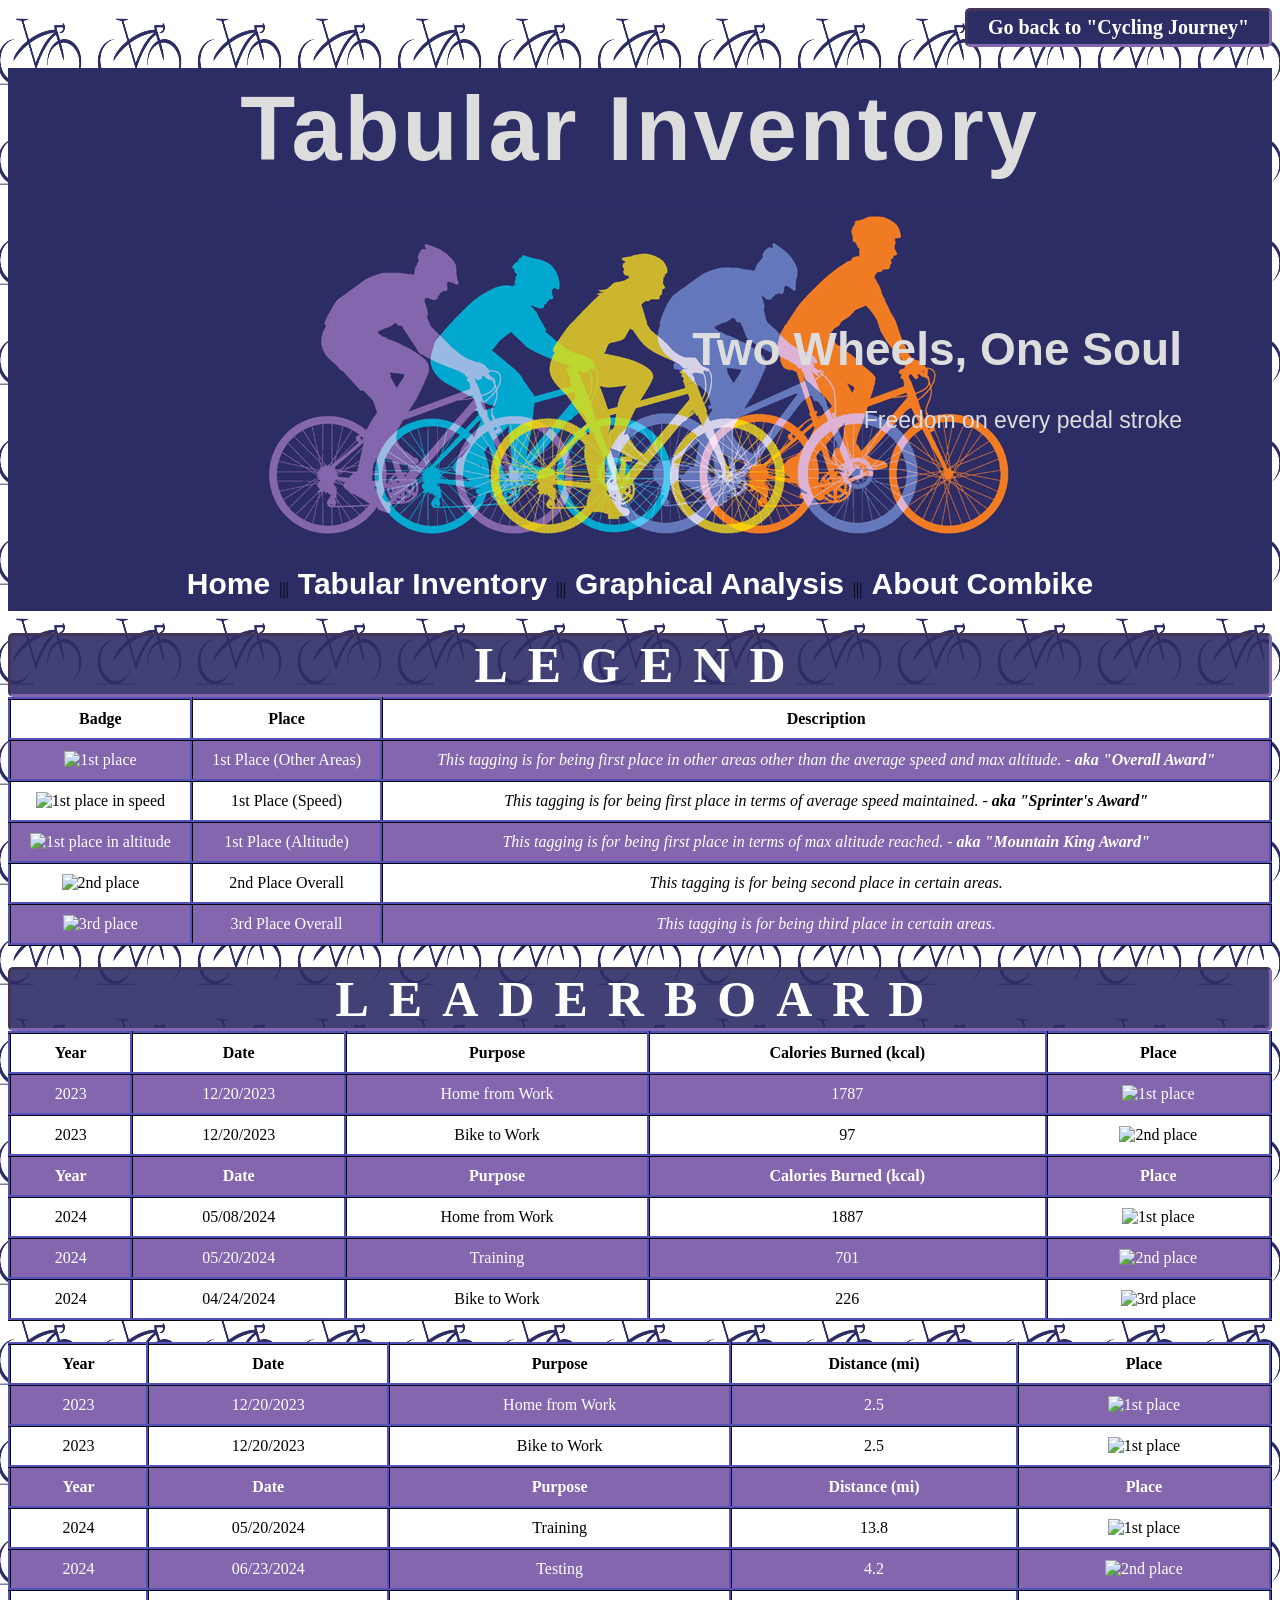
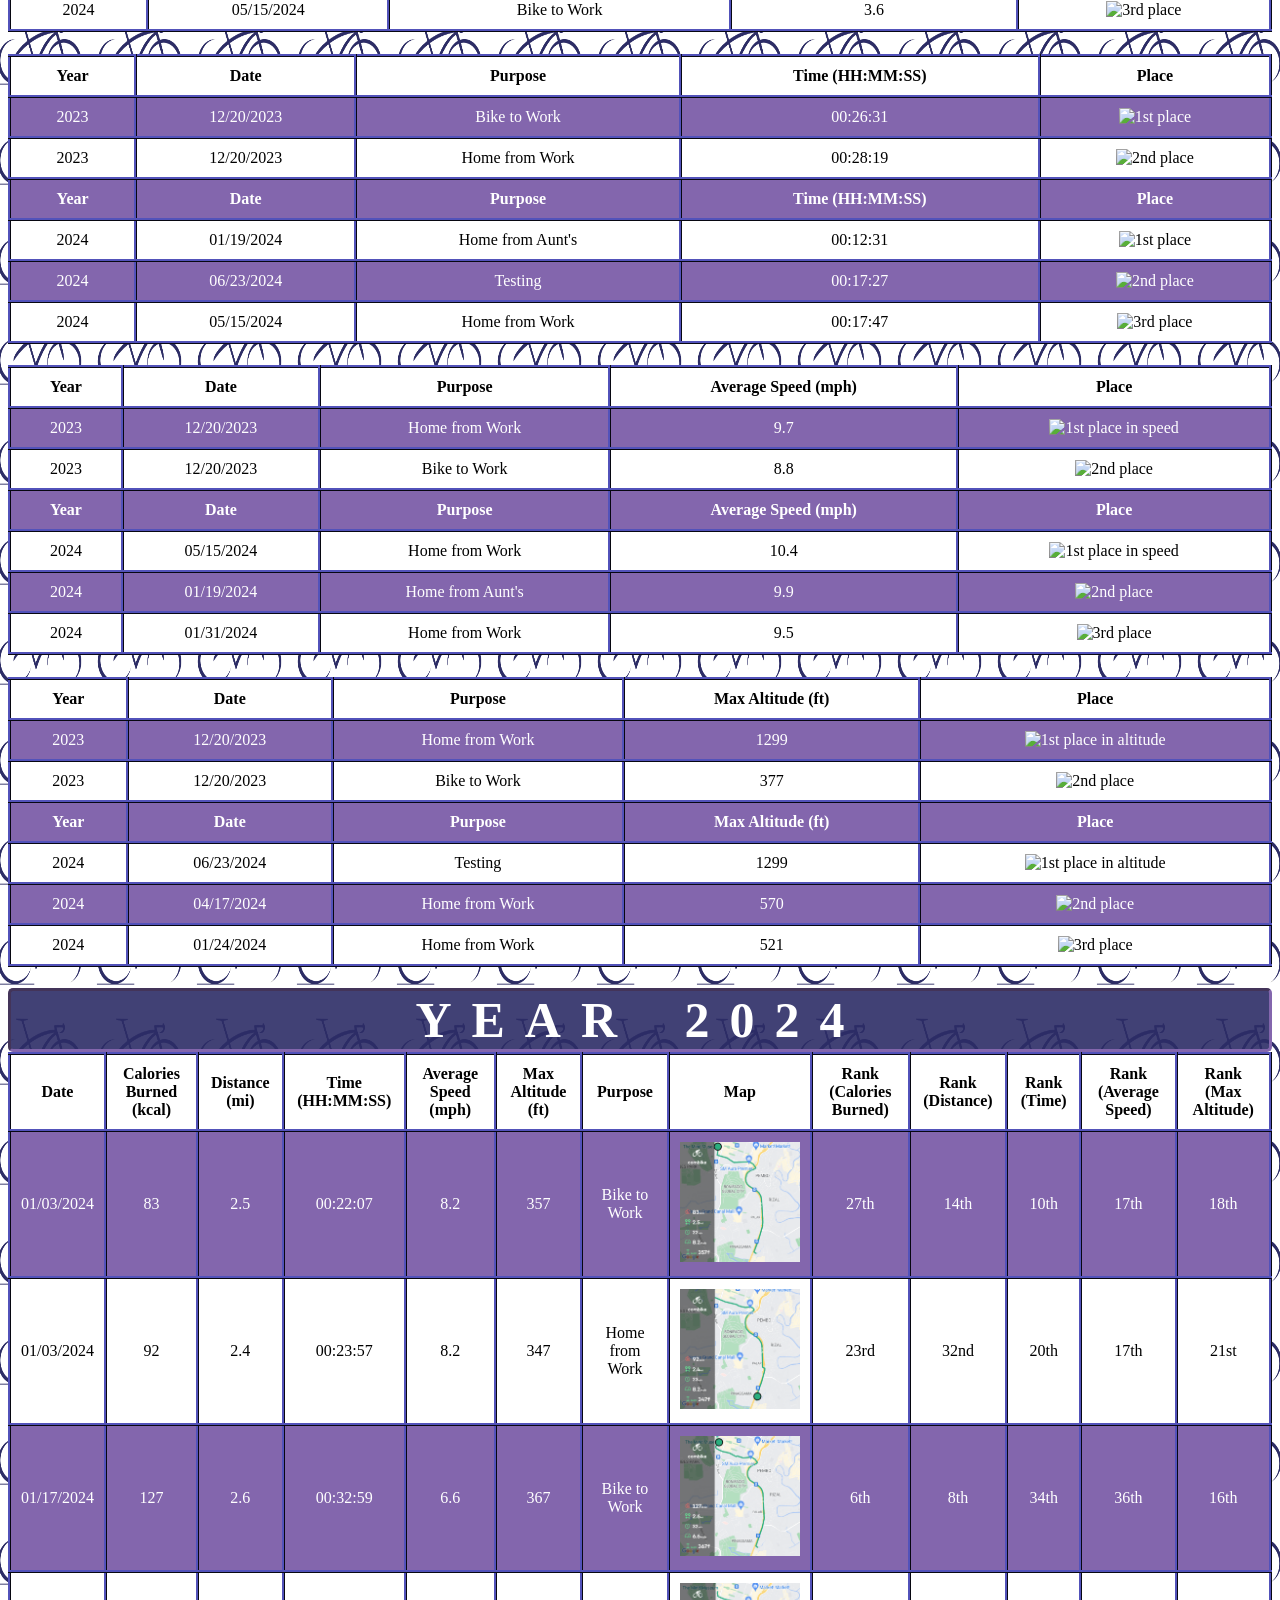
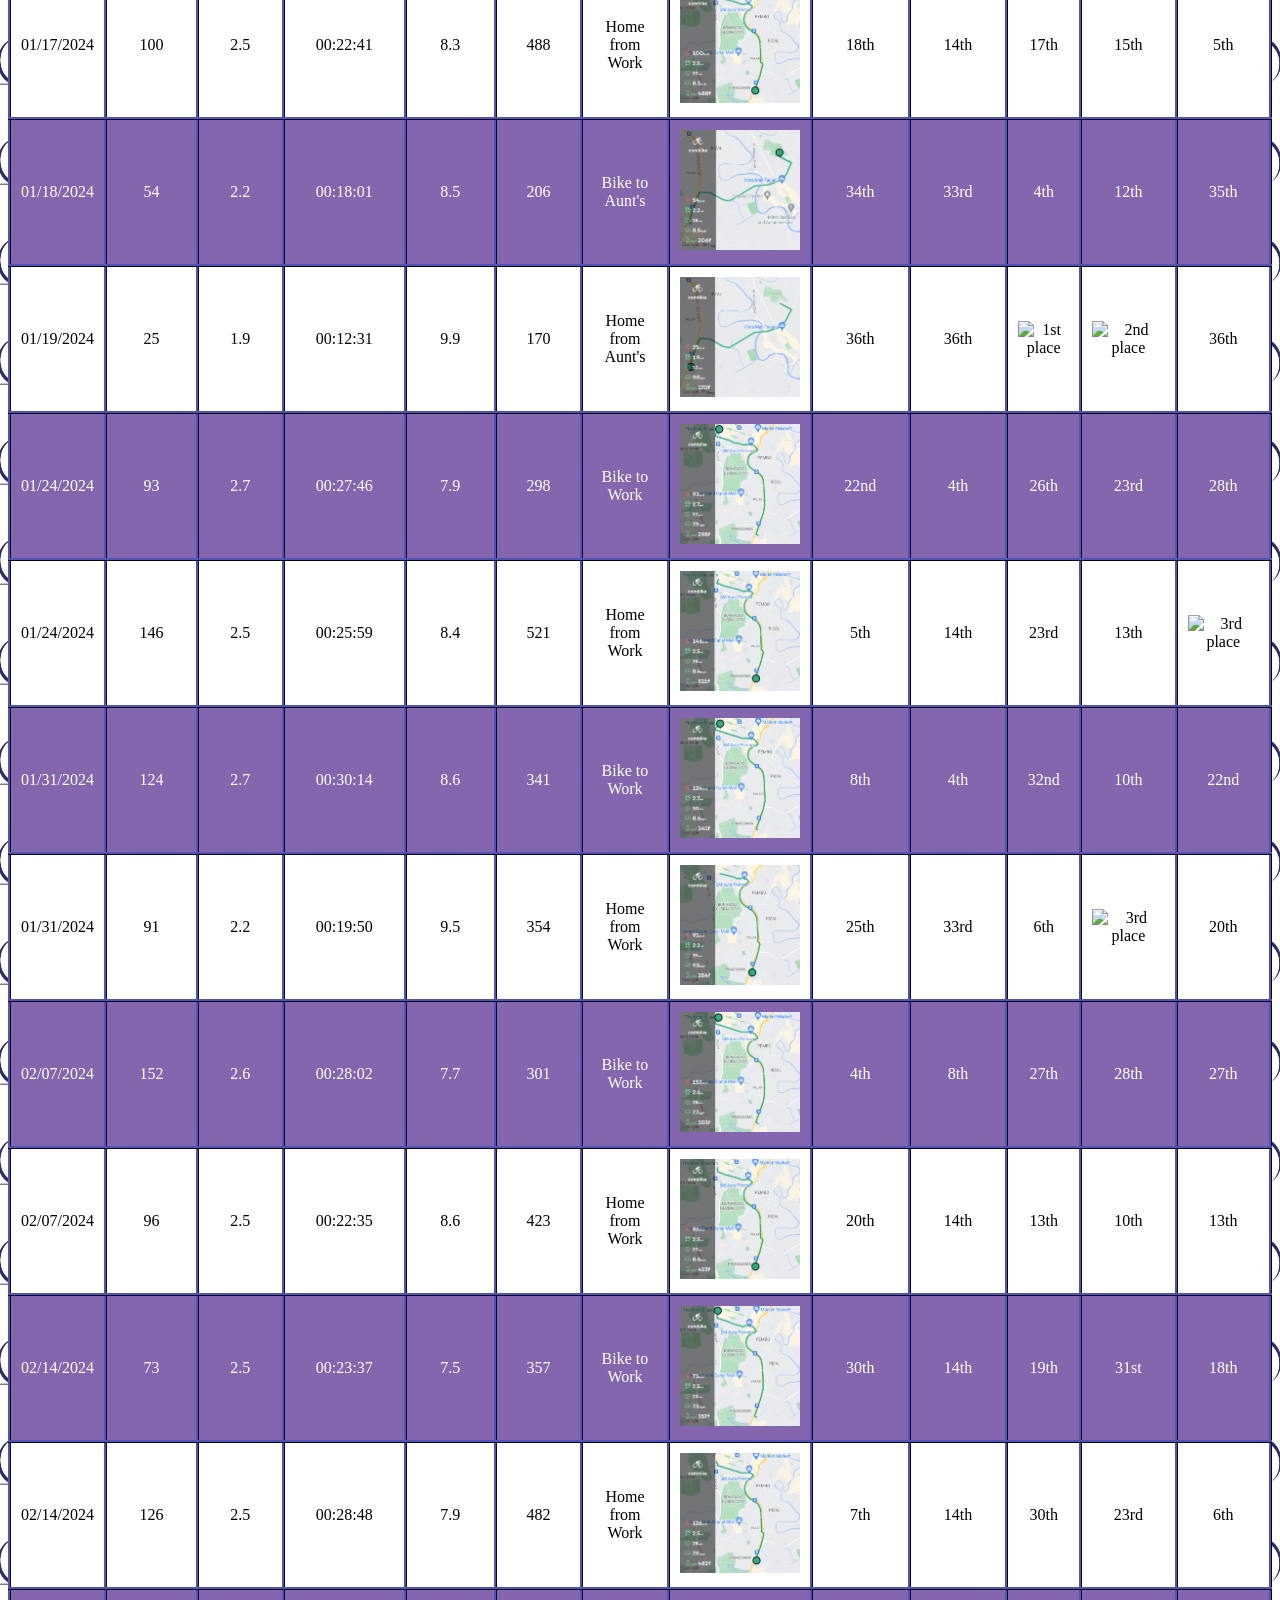
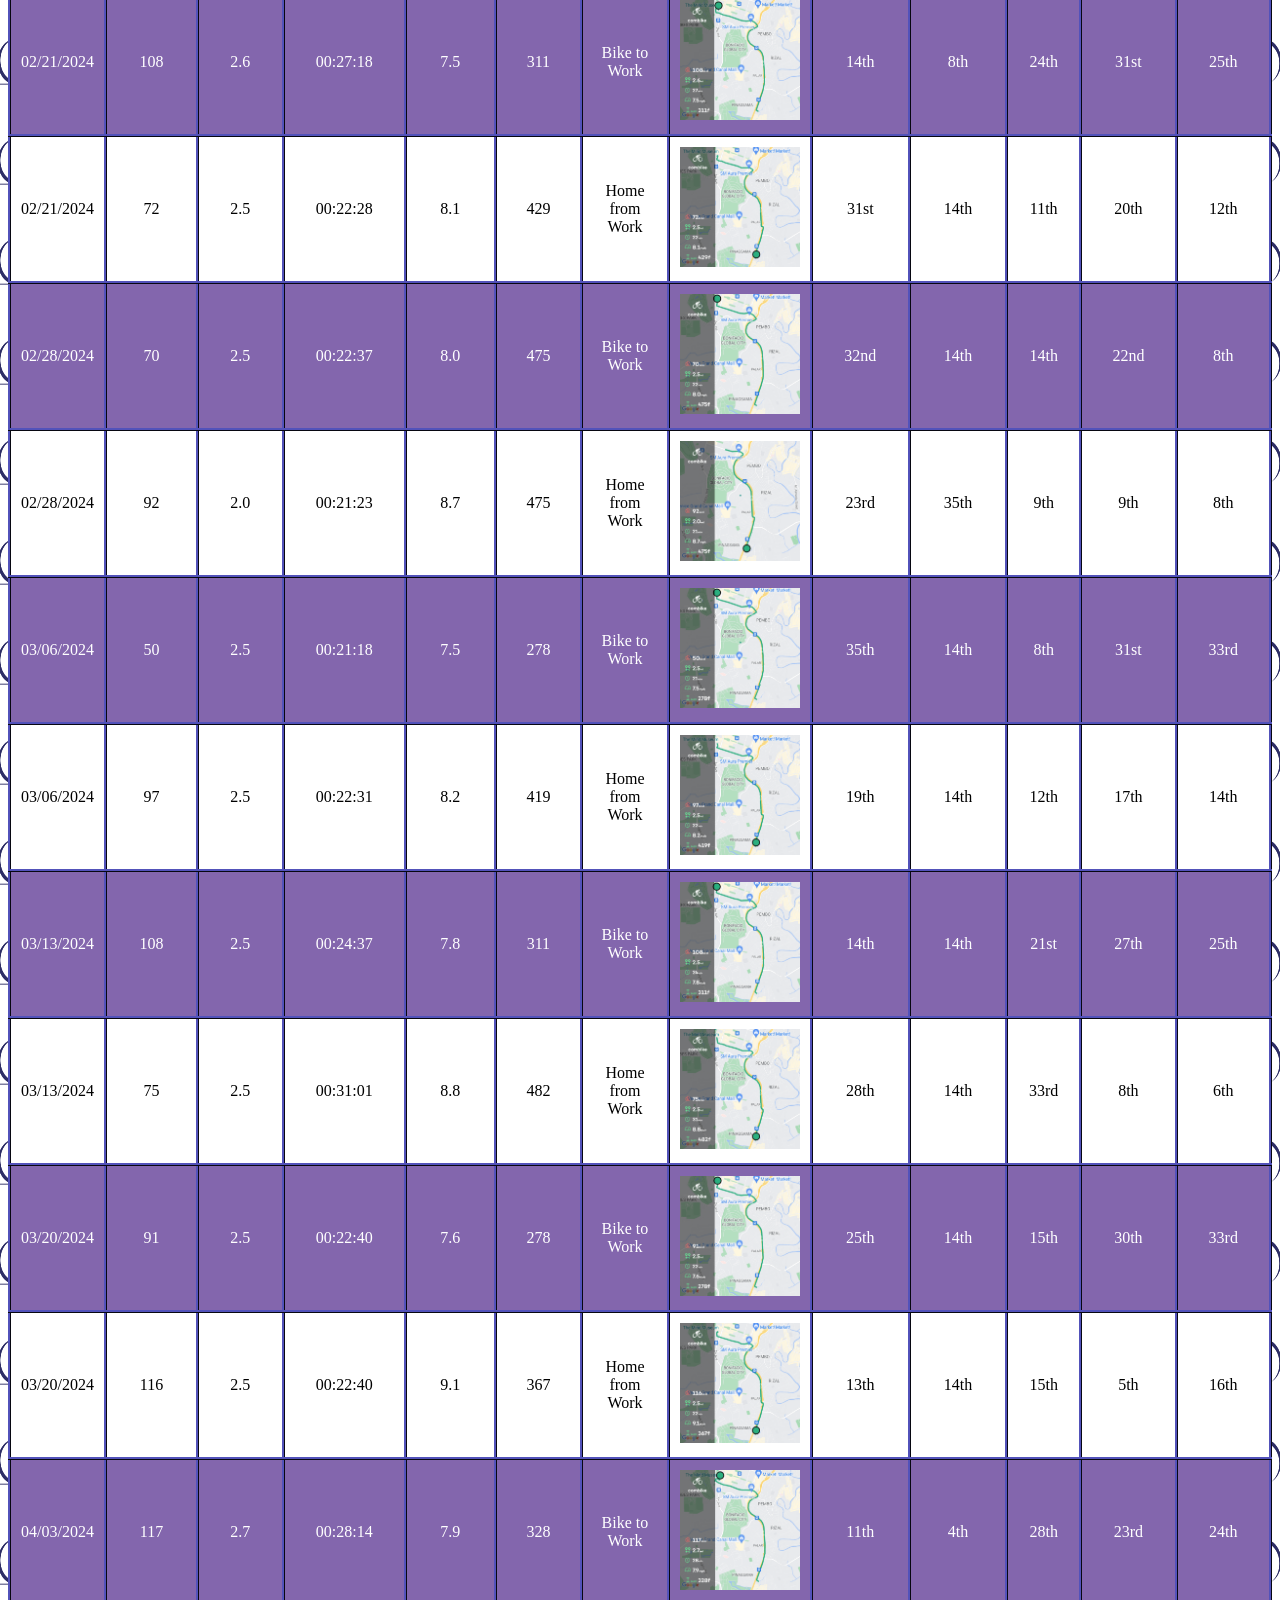
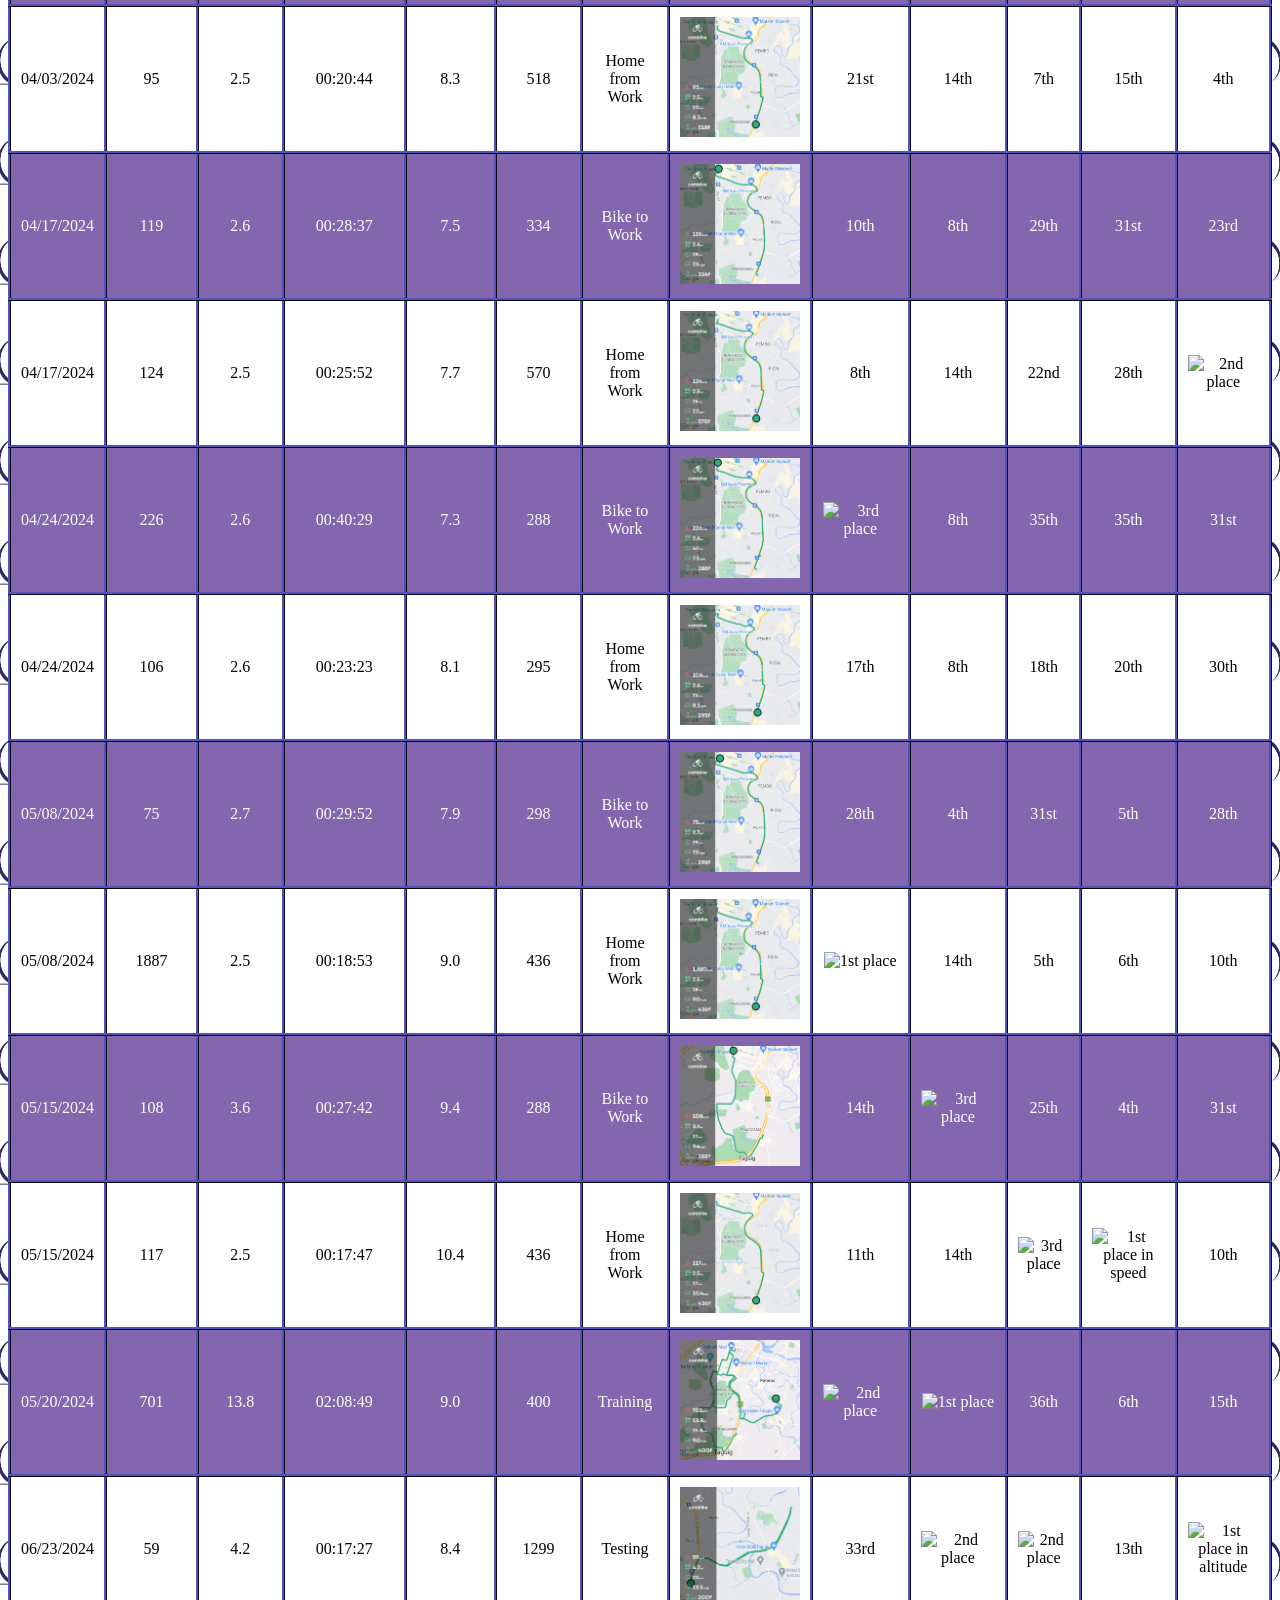
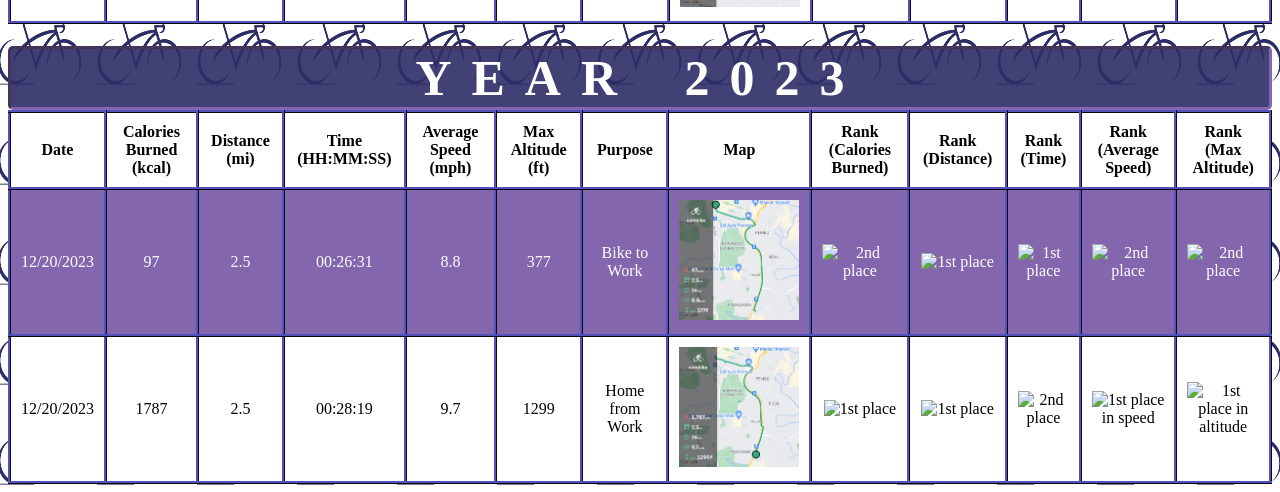
==== index.html @ fabde348 "Update index.html" ====
<!-- Author: Michael John Montano -->
<!-- 1st Sprint Update: N/A-->
<!-- 2nd Sprint Update: N/A-->
<!-- 3rd Sprint Update: N/A-->
<!-- 4th Sprint Update: N/A-->
<!-- 5th Sprint Update: N/A-->
<!-- 6th Sprint Update: N/A-->
<!-- 7th Sprint Update: 06/30/2024 (Deadline: 07/07/2024)-->
  <!-- 07/01/2024 Update: Added columns - Rank (Calories Burned), Rank (Distance), Rank (Time), Rank (Average Speed), Rank (Max Altitude)-->
    <!-- Addition of Legends & Leaderboard Tables-->

<!DOCTYPE html>
<html lang="en">
<head>
    <meta charset="UTF-8">
    <meta name="viewport" content="width=device-width, initial-scale=1.0">
    <title>Records > Combike</title>
    <link rel="stylesheet" type="text/css" href="styles.css">
    <link rel="icon" href="symbol.png" type="image/x-icon">
    <link rel="shortcut icon" href="symbol.png" type="image/x-icon">
    <link rel="stylesheet" href="styles_gallery.css"> <!-- Link your CSS file -->
</head>
<body>
<div class="center-container">
  <a href="https://mjamontano.github.io/Cycling_Journey/" class="home-button">Go back to "Cycling Journey"</a>
</div>
<h1></h1>
<header>
  <div class="banner">
    Tabular Inventory
  </div>
  <div class="content">
    <h1>Two Wheels, One Soul</h1>
    <p>Freedom on every pedal stroke</p>
  </div>
</header>
<div class="full-img" id="fullImgBox">
  <img src="01032024 P1.png" id="fullImg">
  <span onclick="closeFullImg()">Close</span>
</div>
<nav class="menu">
  <ul>
    <li><a href="https://mjamontano.github.io/Combike_Home/">Home</a></li>
    <li>|||</li>
    <li><a href="https://mjamontano.github.io/Combike_Tabular-Inventory/">Tabular Inventory</a></li>
    <li>|||</li>
    <li><a href="#">Graphical Analysis</a></li>
    <li>|||</li>
    <li><a href="https://combike.de/">About Combike</a></li>
  </ul>
</nav>
<h1></h1>
<div class="logo">Legend</div>
<table id="table1">
  <tr>
    <th>Badge</th>
    <th>Place</th>
    <th>Description</th>
  </tr>
  <tr>
    <td><img src="1st.png" alt="1st place"></td>
    <td>1st Place (Other Areas)</td>
    <td style="font-style: italic">This tagging is for being first place in other areas other than the average speed and max altitude. - <b>aka "Overall Award"</b></td>
  </tr>
  <tr>
    <td><img src="1stspeed.png" alt="1st place in speed"></td>
    <td>1st Place (Speed)</td>
    <td style="font-style: italic">This tagging is for being first place in terms of average speed maintained. - <b>aka "Sprinter's Award"</b></td>
  </tr>
  <tr>
    <td><img src="1stalt.png" alt="1st place in altitude"></td>
    <td>1st Place (Altitude)</td>
    <td style="font-style: italic">This tagging is for being first place in terms of max altitude reached. - <b>aka "Mountain King Award"</b></td>
  </tr>
  <tr>
    <td><img src="2nd.png" alt="2nd place"></td>
    <td>2nd Place Overall</td>
    <td style="font-style: italic">This tagging is for being second place in certain areas.</td>
  </tr>
  <tr>
    <td><img src="3rd.png" alt="3rd place"></td>
    <td>3rd Place Overall</td>
    <td style="font-style: italic">This tagging is for being third place in certain areas.</td>
    </tr>
</table>
<h1></h1>
<div class="logo">Leaderboard</div>
<table id="table2">
  <tr>
    <th>Year</th>
    <th>Date</th>
    <th>Purpose</th>
    <th>Calories Burned (kcal)</th>
    <th>Place</th>
  </tr>
  <tr>
    <td>2023</td>
    <td>12/20/2023</td>
    <td>Home from Work</td>
    <td>1787</td>
    <td><img src="1st.png" alt="1st place"></td>
  </tr>
  <tr>
    <td>2023</td>
    <td>12/20/2023</td>
    <td>Bike to Work</td>
    <td>97</td>
    <td><img src="2nd.png" alt="2nd place"></td>
  </tr>
  <tr>
    <th>Year</th>
    <th>Date</th>
    <th>Purpose</th>
    <th>Calories Burned (kcal)</th>
    <th>Place</th>
  <tr>
    <td>2024</td>
    <td>05/08/2024</td>
    <td>Home from Work</td>
    <td>1887</td>
    <td><img src="1st.png" alt="1st place"></td>
  </tr>
  <tr>
    <td>2024</td>
    <td>05/20/2024</td>
    <td>Training</td>
    <td>701</td>
    <td><img src="2nd.png" alt="2nd place"></td>
  </tr>
  <tr>
    <td>2024</td>
    <td>04/24/2024</td>
    <td>Bike to Work</td>
    <td>226</td>
    <td><img src="3rd.png" alt="3rd place"></td>
  </tr>
</table>
<h1></h1>
<table id="table3">
  <tr>
    <th>Year</th>
    <th>Date</th>
    <th>Purpose</th>
    <th>Distance (mi)</th>
    <th>Place</th>
  </tr>
  <tr>
    <td>2023</td>
    <td>12/20/2023</td>
    <td>Home from Work</td>
    <td>2.5</td>
    <td><img src="1st.png" alt="1st place"></td>
  </tr>
  <tr>
    <td>2023</td>
    <td>12/20/2023</td>
    <td>Bike to Work</td>
    <td>2.5</td>
    <td><img src="1st.png" alt="1st place"></td>
  </tr>
  <tr>
    <th>Year</th>
    <th>Date</th>
    <th>Purpose</th>
    <th>Distance (mi)</th>
    <th>Place</th>
  </tr>
  <tr>
    <td>2024</td>
    <td>05/20/2024</td>
    <td>Training</td>
    <td>13.8</td>
    <td><img src="1st.png" alt="1st place"></td>
  </tr>
  <tr>
    <td>2024</td>
    <td>06/23/2024</td>
    <td>Testing</td>
    <td>4.2</td>
    <td><img src="2nd.png" alt="2nd place"></td>
  </tr>
  <tr>
    <td>2024</td>
    <td>05/15/2024</td>
    <td>Bike to Work</td>
    <td>3.6</td>
    <td><img src="3rd.png" alt="3rd place"></td>
  </tr>
</table>
<h1></h1>
<table id="table4">
  <tr>
    <th>Year</th>
    <th>Date</th>
    <th>Purpose</th>
    <th>Time (HH:MM:SS)</th>
    <th>Place</th>
  </tr>
  <tr>
    <td>2023</td>
    <td>12/20/2023</td>
    <td>Bike to Work</td>
    <td>00:26:31</td>
    <td><img src="1st.png" alt="1st place"></td>
  </tr>
  <tr>
    <td>2023</td>
    <td>12/20/2023</td>
    <td>Home from Work</td>
    <td>00:28:19</td>
    <td><img src="2nd.png" alt="2nd place"></td>
  </tr>
  <tr>
    <th>Year</th>
    <th>Date</th>
    <th>Purpose</th>
    <th>Time (HH:MM:SS)</th>
    <th>Place</th>
  </tr>
  <tr>
    <td>2024</td>
    <td>01/19/2024</td>
    <td>Home from Aunt's</td>
    <td>00:12:31</td>
    <td><img src="1st.png" alt="1st place"></td>
  </tr>
  <tr>
    <td>2024</td>
    <td>06/23/2024</td>
    <td>Testing</td>
    <td>00:17:27</td>
    <td><img src="2nd.png" alt="2nd place"></td>
  </tr>
  <tr>
    <td>2024</td>
    <td>05/15/2024</td>
    <td>Home from Work</td>
    <td>00:17:47</td>
    <td><img src="3rd.png" alt="3rd place"></td>
  </tr>
</table>
<h1></h1>
<table id="table5">
  <tr>
    <th>Year</th>
    <th>Date</th>
    <th>Purpose</th>
    <th>Average Speed (mph)</th>
    <th>Place</th>
  </tr>
  <tr>
    <td>2023</td>
    <td>12/20/2023</td>
    <td>Home from Work</td>
    <td>9.7</td>
    <td><img src="1stspeed.png" alt="1st place in speed"></td>
  </tr>
  <tr>
    <td>2023</td>
    <td>12/20/2023</td>
    <td>Bike to Work</td>
    <td>8.8</td>
    <td><img src="2nd.png" alt="2nd place"></td>
  </tr>
  <tr>
    <th>Year</th>
    <th>Date</th>
    <th>Purpose</th>
    <th>Average Speed (mph)</th>
    <th>Place</th>
  </tr>
  <tr>
    <td>2024</td>
    <td>05/15/2024</td>
    <td>Home from Work</td>
    <td>10.4</td>
    <td><img src="1stspeed.png" alt="1st place in speed"></td>
  </tr>
  <tr>
    <td>2024</td>
    <td>01/19/2024</td>
    <td>Home from Aunt's</td>
    <td>9.9</td>
    <td><img src="2nd.png" alt="2nd place"></td>
  </tr>
  <tr>
    <td>2024</td>
    <td>01/31/2024</td>
    <td>Home from Work</td>
    <td>9.5</td>
    <td><img src="3rd.png" alt="3rd place"></td>
  </tr>
</table>
<h1></h1>
<table id="table6">
  <tr>
    <th>Year</th>
    <th>Date</th>
    <th>Purpose</th>
    <th>Max Altitude (ft)</th>
    <th>Place</th>
  </tr>
  <tr>
    <td>2023</td>
    <td>12/20/2023</td>
    <td>Home from Work</td>
    <td>1299</td>
    <td><img src="1stalt.png" alt="1st place in altitude"></td>
  </tr>
  <tr>
    <td>2023</td>
    <td>12/20/2023</td>
    <td>Bike to Work</td>
    <td>377</td>
    <td><img src="2nd.png" alt="2nd place"></td>
  </tr> 
  <tr>
    <th>Year</th>
    <th>Date</th>
    <th>Purpose</th>
    <th>Max Altitude (ft)</th>
    <th>Place</th>
  </tr>
  <tr>
    <td>2024</td>
    <td>06/23/2024</td>
    <td>Testing</td>
    <td>1299</td>
    <td><img src="1stalt.png" alt="1st place in altitude"></td>
  </tr>
  <tr>
    <td>2024</td>
    <td>04/17/2024</td>
    <td>Home from Work</td>
    <td>570</td>
    <td><img src="2nd.png" alt="2nd place"></td>
  </tr>
  <tr>
    <td>2024</td>
    <td>01/24/2024</td>
    <td>Home from Work</td>
    <td>521</td>
    <td><img src="3rd.png" alt="3rd place"></td>
  </tr>
</table>
<h1></h1>
<div class="logo">Year 2024</div>
<table id="table7">
  <tr>
      <th>Date</th>
      <th>Calories Burned (kcal)</th>
      <th>Distance (mi)</th>
      <th>Time (HH:MM:SS)</th>
      <th>Average Speed (mph)</th>
      <th>Max Altitude (ft)</th>
      <th>Purpose</th>
      <th>Map</th>
      <th>Rank (Calories Burned)</th>
      <th>Rank (Distance)</th>
      <th>Rank (Time)</th>
      <th>Rank (Average Speed)</th>
      <th>Rank (Max Altitude)</th>
  </tr>
  <tr>
      <td>01/03/2024</td>
      <td>83</td>
      <td>2.5</td>
      <td>00:22:07</td>
      <td>8.2</td>
      <td>357</td>
      <td>Bike to Work</td>
      <td><div class="gallery"><img src="01032024 P1.png" onclick="openFullImg(this.src)" alt="01032024 P1"></div></td>
      <td>27th</td>
      <td>14th</td>
      <td>10th</td>
      <td>17th</td>
      <td>18th</td>
  </tr>
  <tr>
    <td>01/03/2024</td>
    <td>92</td>
    <td>2.4</td>
    <td>00:23:57</td>
    <td>8.2</td>
    <td>347</td>
    <td>Home from Work</td>
    <td><div class="gallery"><img src="01032024 P2.png" onclick="openFullImg(this.src)" alt="01032024 P2"></div></td>
    <td>23rd</td>
    <td>32nd</td>
    <td>20th</td>
    <td>17th</td>
    <td>21st</td>
  </tr>
<tr>
  <td>01/17/2024</td>
  <td>127</td>
  <td>2.6</td>
  <td>00:32:59</td>
  <td>6.6</td>
  <td>367</td>
  <td>Bike to Work</td>
  <td><div class="gallery"><img src="01172024 P1.png" onclick="openFullImg(this.src)" alt="01172024 P1"></div></td>
  <td>6th</td>
  <td>8th</td>
  <td>34th</td>
  <td>36th</td>
  <td>16th</td>
</tr>
<tr>
  <td>01/17/2024</td>
  <td>100</td>
  <td>2.5</td>
  <td>00:22:41</td>
  <td>8.3</td>
  <td>488</td>
  <td>Home from Work</td>
  <td><div class="gallery"><img src="01172024 P2.png" onclick="openFullImg(this.src)" alt="01172024 P2"></div></td>
  <td>18th</td>
  <td>14th</td>
  <td>17th</td>
  <td>15th</td>
  <td>5th</td>
</tr>
<tr>
  <td>01/18/2024</td>
  <td>54</td>
  <td>2.2</td>
  <td>00:18:01</td>
  <td>8.5</td>
  <td>206</td>
  <td>Bike to Aunt's</td>
  <td><div class="gallery"><img src="01182024.png" onclick="openFullImg(this.src)" alt="01182024"></div></td>
  <td>34th</td>
  <td>33rd</td>
  <td>4th</td>
  <td>12th</td>
  <td>35th</td>
</tr>
<tr>
  <td>01/19/2024</td>
  <td>25</td>
  <td>1.9</td>
  <td>00:12:31</td>
  <td>9.9</td>
  <td>170</td>
  <td>Home from Aunt's</td>
  <td><div class="gallery"><img src="01192024.png" onclick="openFullImg(this.src)" alt="01192024"></div></td>
  <td>36th</td>
  <td>36th</td>
  <td><img src="1st.png" alt="1st place"></td>
  <td><img src="2nd.png" alt="2nd place"></td>
  <td>36th</td>
</tr>
<tr>
  <td>01/24/2024</td>
  <td>93</td>
  <td>2.7</td>
  <td>00:27:46</td>
  <td>7.9</td>
  <td>298</td>
  <td>Bike to Work</td>
  <td><div class="gallery"><img src="01242024 P1.png" onclick="openFullImg(this.src)" alt="01242024 P1"></div></td>
  <td>22nd</td>
  <td>4th</td>
  <td>26th</td>
  <td>23rd</td>
  <td>28th</td>
</tr>
<tr>
  <td>01/24/2024</td>
  <td>146</td>
  <td>2.5</td>
  <td>00:25:59</td>
  <td>8.4</td>
  <td>521</td>
  <td>Home from Work</td>
  <td><div class="gallery"><img src="01242024 P2.png" onclick="openFullImg(this.src)" alt="01242024 P2"></div></td>
  <td>5th</td>
  <td>14th</td>
  <td>23rd</td>
  <td>13th</td>
  <td><img src="3rd.png" alt="3rd place"></td>
</tr>
<tr>
  <td>01/31/2024</td>
  <td>124</td>
  <td>2.7</td>
  <td>00:30:14</td>
  <td>8.6</td>
  <td>341</td>
  <td>Bike to Work</td>
  <td><div class="gallery"><img src="01312024 P1.png" onclick="openFullImg(this.src)" alt="01312024 P1"></div></td>
  <td>8th</td>
  <td>4th</td>
  <td>32nd</td>
  <td>10th</td>
  <td>22nd</td>
</tr>
<tr>
  <td>01/31/2024</td>
  <td>91</td>
  <td>2.2</td>
  <td>00:19:50</td>
  <td>9.5</td>
  <td>354</td>
  <td>Home from Work</td>
  <td><div class="gallery"><img src="01312024 P2.png" onclick="openFullImg(this.src)" alt="01312024 P2"></div></td>
  <td>25th</td>
  <td>33rd</td>
  <td>6th</td>
  <td><img src="3rd.png" alt="3rd place"></td>
  <td>20th</td>
</tr>
<tr>
  <td>02/07/2024</td>
  <td>152</td>
  <td>2.6</td>
  <td>00:28:02</td>
  <td>7.7</td>
  <td>301</td>
  <td>Bike to Work</td>
  <td><div class="gallery"><img src="02072024 P1.png" onclick="openFullImg(this.src)" alt="02072024 P1"></div></td>
  <td>4th</td>
  <td>8th</td>
  <td>27th</td>
  <td>28th</td>
  <td>27th</td>
</tr>
<tr>
  <td>02/07/2024</td>
  <td>96</td>
  <td>2.5</td>
  <td>00:22:35</td>
  <td>8.6</td>
  <td>423</td>
  <td>Home from Work</td>
  <td><div class="gallery"><img src="02072024 P2.png" onclick="openFullImg(this.src)" alt="02072024 P2"></div></td>
  <td>20th</td>
  <td>14th</td>
  <td>13th</td>
  <td>10th</td>
  <td>13th</td>
</tr>
<tr>
  <td>02/14/2024</td>
  <td>73</td>
  <td>2.5</td>
  <td>00:23:37</td>
  <td>7.5</td>
  <td>357</td>
  <td>Bike to Work</td>
  <td><div class="gallery"><img src="02142024 P1.png" onclick="openFullImg(this.src)" alt="02142024 P1"></div></td>
  <td>30th</td>
  <td>14th</td>
  <td>19th</td>
  <td>31st</td>
  <td>18th</td>
</tr>
<tr>
  <td>02/14/2024</td>
  <td>126</td>
  <td>2.5</td>
  <td>00:28:48</td>
  <td>7.9</td>
  <td>482</td>
  <td>Home from Work</td>
  <td><div class="gallery"><img src="02142024 P2.png" onclick="openFullImg(this.src)" alt="02142024 P2"></div></td>
  <td>7th</td>
  <td>14th</td>
  <td>30th</td>
  <td>23rd</td>
  <td>6th</td>
</tr>
<tr>
  <td>02/21/2024</td>
  <td>108</td>
  <td>2.6</td>
  <td>00:27:18</td>
  <td>7.5</td>
  <td>311</td>
  <td>Bike to Work</td>
  <td><div class="gallery"><img src="02212024 P1.png" onclick="openFullImg(this.src)" alt="02212024 P1"></div></td>
  <td>14th</td>
  <td>8th</td>
  <td>24th</td>
  <td>31st</td>
  <td>25th</td>
</tr>
<tr>
  <td>02/21/2024</td>
  <td>72</td>
  <td>2.5</td>
  <td>00:22:28</td>
  <td>8.1</td>
  <td>429</td>
  <td>Home from Work</td>
  <td><div class="gallery"><img src="02212024 P2.png" onclick="openFullImg(this.src)" alt="02212024 P2"></div></td>
  <td>31st</td>
  <td>14th</td>
  <td>11th</td>
  <td>20th</td>
  <td>12th</td>
</tr>
<tr>
  <td>02/28/2024</td>
  <td>70</td>
  <td>2.5</td>
  <td>00:22:37</td>
  <td>8.0</td>
  <td>475</td>
  <td>Bike to Work</td>
  <td><div class="gallery"><img src="02282024 P1.png" onclick="openFullImg(this.src)" alt="02282024 P1"></div></td>
  <td>32nd</td>
  <td>14th</td>
  <td>14th</td>
  <td>22nd</td>
  <td>8th</td>
</tr>
<tr>
  <td>02/28/2024</td>
  <td>92</td>
  <td>2.0</td>
  <td>00:21:23</td>
  <td>8.7</td>
  <td>475</td>
  <td>Home from Work</td>
  <td><div class="gallery"><img src="02282024 P2.png" onclick="openFullImg(this.src)" alt="02282024 P2"></div></td>
  <td>23rd</td>
  <td>35th</td>
  <td>9th</td>
  <td>9th</td>
  <td>8th</td>
</tr>
<tr>
  <td>03/06/2024</td>
  <td>50</td>
  <td>2.5</td>
  <td>00:21:18</td>
  <td>7.5</td>
  <td>278</td>
  <td>Bike to Work</td>
  <td><div class="gallery"><img src="03062024 P1.png" onclick="openFullImg(this.src)" alt="03062024 P1"></div></td>
  <td>35th</td>
  <td>14th</td>
  <td>8th</td>
  <td>31st</td>
  <td>33rd</td>
</tr>
<tr>
  <td>03/06/2024</td>
  <td>97</td>
  <td>2.5</td>
  <td>00:22:31</td>
  <td>8.2</td>
  <td>419</td>
  <td>Home from Work</td>
  <td><div class="gallery"><img src="03062024 P2.png" onclick="openFullImg(this.src)" alt="03062024 P2"></div></td>
  <td>19th</td>
  <td>14th</td>
  <td>12th</td>
  <td>17th</td>
  <td>14th</td>
</tr>
<tr>
  <td>03/13/2024</td>
  <td>108</td>
  <td>2.5</td>
  <td>00:24:37</td>
  <td>7.8</td>
  <td>311</td>
  <td>Bike to Work</td>
  <td><div class="gallery"><img src="03132024 P1.png" onclick="openFullImg(this.src)" alt="03132024 P1"></div></td>
  <td>14th</td>
  <td>14th</td>
  <td>21st</td>
  <td>27th</td>
  <td>25th</td>
</tr>
<tr>
  <td>03/13/2024</td>
  <td>75</td>
  <td>2.5</td>
  <td>00:31:01</td>
  <td>8.8</td>
  <td>482</td>
  <td>Home from Work</td>
  <td><div class="gallery"><img src="03132024 P2.png" onclick="openFullImg(this.src)" alt="03132024 P2"></div></td>
  <td>28th</td>
  <td>14th</td>
  <td>33rd</td>
  <td>8th</td>
  <td>6th</td>
</tr>
<tr>
  <td>03/20/2024</td>
  <td>91</td>
  <td>2.5</td>
  <td>00:22:40</td>
  <td>7.6</td>
  <td>278</td>
  <td>Bike to Work</td>
  <td><div class="gallery"><img src="03202024 P1.png" onclick="openFullImg(this.src)" alt="03202024 P1"></div></td>
  <td>25th</td>
  <td>14th</td>
  <td>15th</td>
  <td>30th</td>
  <td>33rd</td>
</tr>
<tr>
  <td>03/20/2024</td>
  <td>116</td>
  <td>2.5</td>
  <td>00:22:40</td>
  <td>9.1</td>
  <td>367</td>
  <td>Home from Work</td>
  <td><div class="gallery"><img src="03202024 P2.png" onclick="openFullImg(this.src)" alt="03202024 P2"></div></td>
  <td>13th</td>
  <td>14th</td>
  <td>15th</td>
  <td>5th</td>
  <td>16th</td>
</tr>
<tr>
  <td>04/03/2024</td>
  <td>117</td>
  <td>2.7</td>
  <td>00:28:14</td>
  <td>7.9</td>
  <td>328</td>
  <td>Bike to Work</td>
  <td><div class="gallery"><img src="04032024 P1.png" onclick="openFullImg(this.src)" alt="04032024 P1"></div></td>
  <td>11th</td>
  <td>4th</td>
  <td>28th</td>
  <td>23rd</td>
  <td>24th</td>
</tr>
<tr>
  <td>04/03/2024</td>
  <td>95</td>
  <td>2.5</td>
  <td>00:20:44</td>
  <td>8.3</td>
  <td>518</td>
  <td>Home from Work</td>
  <td><div class="gallery"><img src="04032024 P2.png" onclick="openFullImg(this.src)" alt="04032024 P2"></div></td>
  <td>21st</td>
  <td>14th</td>
  <td>7th</td>
  <td>15th</td>
  <td>4th</td>
</tr>
<tr>
  <td>04/17/2024</td>
  <td>119</td>
  <td>2.6</td>
  <td>00:28:37</td>
  <td>7.5</td>
  <td>334</td>
  <td>Bike to Work</td>
  <td><div class="gallery"><img src="04172024 P1.png" onclick="openFullImg(this.src)" alt="04172024 P1"></div></td>
  <td>10th</td>
  <td>8th</td>
  <td>29th</td>
  <td>31st</td>
  <td>23rd</td>
</tr>
<tr>
  <td>04/17/2024</td>
  <td>124</td>
  <td>2.5</td>
  <td>00:25:52</td>
  <td>7.7</td>
  <td>570</td>
  <td>Home from Work</td>
  <td><div class="gallery"><img src="04172024 P2.png" onclick="openFullImg(this.src)" alt="04172024 P2"></div></td>
  <td>8th</td>
  <td>14th</td>
  <td>22nd</td>
  <td>28th</td>
  <td><img src="2nd.png" alt="2nd place"></td>
</tr>
<tr>
  <td>04/24/2024</td>
  <td>226</td>
  <td>2.6</td>
  <td>00:40:29</td>
  <td>7.3</td>
  <td>288</td>
  <td>Bike to Work</td>
  <td><div class="gallery"><img src="04242024 P1.png" onclick="openFullImg(this.src)" alt="04242024 P1"></div></td>
  <td><img src="3rd.png" alt="3rd place"></td>
  <td>8th</td>
  <td>35th</td>
  <td>35th</td>
  <td>31st</td>
</tr>
<tr>
  <td>04/24/2024</td>
  <td>106</td>
  <td>2.6</td>
  <td>00:23:23</td>
  <td>8.1</td>
  <td>295</td>
  <td>Home from Work</td>
  <td><div class="gallery"><img src="04242024 P2.png" onclick="openFullImg(this.src)" alt="04242024 P2"></div></td>
  <td>17th</td>
  <td>8th</td>
  <td>18th</td>
  <td>20th</td>
  <td>30th</td>
</tr>
<tr>
  <td>05/08/2024</td>
  <td>75</td>
  <td>2.7</td>
  <td>00:29:52</td>
  <td>7.9</td>
  <td>298</td>
  <td>Bike to Work</td>
  <td><div class="gallery"><img src="05082024 P1.png" onclick="openFullImg(this.src)" alt="05082024 P1"></div></td>
  <td>28th</td>
  <td>4th</td>
  <td>31st</td>
  <td>5th</td>
  <td>28th</td>
</tr>
<tr>
  <td>05/08/2024</td>
  <td>1887</td>
  <td>2.5</td>
  <td>00:18:53</td>
  <td>9.0</td>
  <td>436</td>
  <td>Home from Work</td>
  <td><div class="gallery"><img src="05082024 P2.png" onclick="openFullImg(this.src)" alt="05082024 P2"></div></td>
  <td><img src="1st.png" alt="1st place"></td>
  <td>14th</td>
  <td>5th</td>
  <td>6th</td>
  <td>10th</td>
</tr>
<tr>
  <td>05/15/2024</td>
  <td>108</td>
  <td>3.6</td>
  <td>00:27:42</td>
  <td>9.4</td>
  <td>288</td>
  <td>Bike to Work</td>
  <td><div class="gallery"><img src="05152024 P1.png" onclick="openFullImg(this.src)" alt="05152024 P1"></div></td>
  <td>14th</td>
  <td><img src="3rd.png" alt="3rd place"></td>
  <td>25th</td>
  <td>4th</td>
  <td>31st</td>
</tr>
<tr>
  <td>05/15/2024</td>
  <td>117</td>
  <td>2.5</td>
  <td>00:17:47</td>
  <td>10.4</td>
  <td>436</td>
  <td>Home from Work</td>
  <td><div class="gallery"><img src="05152024 P2.png" onclick="openFullImg(this.src)" alt="05152024 P2"></div></td>
  <td>11th</td>
  <td>14th</td>
  <td><img src="3rd.png" alt="3rd place"></td>
  <td><img src="1stspeed.png" alt="1st place in speed"></td>
  <td>10th</td>
</tr>
<tr>
  <td>05/20/2024</td>
  <td>701</td>
  <td>13.8</td>
  <td>02:08:49</td>
  <td>9.0</td>
  <td>400</td>
  <td>Training</td>
  <td><div class="gallery"><img src="05202024.png" onclick="openFullImg(this.src)" alt="05202024"></div></td>
  <td><img src="2nd.png" alt="2nd place"></td>
  <td><img src="1st.png" alt="1st place"></td>
  <td>36th</td>
  <td>6th</td>
  <td>15th</td>
</tr>
<tr>
  <td>06/23/2024</td>
  <td>59</td>
  <td>4.2</td>
  <td>00:17:27</td>
  <td>8.4</td>
  <td>1299</td>
  <td>Testing</td>
  <td><div class="gallery"><img src="06232024.png" onclick="openFullImg(this.src)" alt="06232024"></div></td>
  <td>33rd</td>
  <td><img src="2nd.png" alt="2nd place"></td>
  <td><img src="2nd.png" alt="2nd place"></td>
  <td>13th</td>
  <td><img src="1stalt.png" alt="1st place in altitude"></td>
</tr>
</table>

<h1></h1>
<div class="logo">
  Year 2023
</div>
<table id="table8">
  <tr>
      <th>Date</th>
      <th>Calories Burned (kcal)</th>
      <th>Distance (mi)</th>
      <th>Time (HH:MM:SS)</th>
      <th>Average Speed (mph)</th>
      <th>Max Altitude (ft)</th>
      <th>Purpose</th>
      <th>Map</th>
      <th>Rank (Calories Burned)</th>
      <th>Rank (Distance)</th>
      <th>Rank (Time)</th>
      <th>Rank (Average Speed)</th>
      <th>Rank (Max Altitude)</th>
  </tr>
  <tr>
      <td>12/20/2023</td>
      <td>97</td>
      <td>2.5</td>
      <td>00:26:31</td>
      <td>8.8</td>
      <td>377</td>
      <td>Bike to Work</td>
      <td><div class="gallery"><img src="12202023 P1.png" onclick="openFullImg(this.src)" alt="12202023 P1"></div></td>
      <td><img src="2nd.png" alt="2nd place"></td>
      <td><img src="1st.png" alt="1st place"></td>
      <td><img src="1st.png" alt="1st place"></td>
      <td><img src="2nd.png" alt="2nd place"></td>
      <td><img src="2nd.png" alt="2nd place"></td>
  </tr>
  <tr>
    <td>12/20/2023</td>
    <td>1787</td>
    <td>2.5</td>
    <td>00:28:19</td>
    <td>9.7</td>
    <td>1299</td>
    <td>Home from Work</td>
    <td><div class="gallery"><img src="12202023 P2.png" onclick="openFullImg(this.src)" alt="12202023 P2"></div></td>
    <td><img src="1st.png" alt="1st place"></td>
    <td><img src="1st.png" alt="1st place"></td>
    <td><img src="2nd.png" alt="2nd place"></td>
    <td><img src="1stspeed.png" alt="1st place in speed"></td>
    <td><img src="1stalt.png" alt="1st place in altitude"></td>
</tr>
</table>

<script>
  var fullImgBox = document.getElementById("fullImgBox");
  var fullImg = document.getElementById("fullImg");
  
  function openFullImg(pic){
    fullImgBox.style.display = "flex";
    fullImg.src = pic;
  }

  function closeFullImg(){
    fullImgBox.style.display = "none";
  }
</script>
</body>
</html>
---- styles.css ----
<style>
  /* Basic CSS Reset */
  * {
    margin: 0;
    padding: 0;
    box-sizing: border-box;
  }

    /* Header styles */
  header {
    background-color: #2d2d66;
    color: #ddd;
    padding: 10px 0;
    text-align: center;
  }

  .banner {
    font-family: Arial, Helvetica, sans-serif;
    font-size: 90px;
    font-weight: bold;
    letter-spacing: 3px;
    margin-bottom: 20px;
  }

    /* Logo styling */
  .logo {
    background-color: rgba(45, 45, 102, 0.90); /* Background color of the logo */
    border: inset #8366ad; /* Border color */
    border-radius: 5px; /* Rounded corners */
    color: #fff; /* Change the color as needed */
    font-size: 50px;
    font-weight: bold;
    letter-spacing: 20px;
    text-align: center;
    text-transform: uppercase;
    word-spacing: 15px;
  }


  /* Body styles */
  body {
    background-image: url('logo.png');
    background-repeat: repeat;
    background-size: 100px 100px;
    background-position: center;
  }

  /* Content styles */
  .content {
    background-image: url('banner.png');
    background-repeat: no-repeat;
    background-position: center;
    font-size: 23px;
    padding: 90px;
    text-align: right;
    color: #ddd; /* Set text color for better readability */
    font-family: Arial, Helvetica, sans-serif; /* Set your preferred font stack */
    background-color: #2d2d66;
}

  /* Responsive styles */
  @media (max-width: 768px) {
    .banner {
      font-size: 20px;
    }
  }

/* Style for the gallery container */
.gallery {
  height: auto; /* Maintain the aspect ratio */
  width: 120px; /* Set the desired width */
}

.gallery img {
  width: 100%; /* Make sure the image fills its container */
  cursor: pointer;
}

.gallery img:hover{
  transform: scale(0.8) rotate(-15deg);
  border-radius: 20px;
  box-shadow: 0 32px 75px rgba(68,77,136,0.2);
  border-color: #2d2d66;
  border-width: 5px;
}

.gallery:hover .overlay {
  opacity: 1; /* Show overlay on hover */
}

.full-img{
  width: 100%;
  height: 100%;
  background: rgba(131, 102, 173, 0.25);
  position: fixed;
  top: 0;
  left: 0;
  display: none;
  align-items: center;
  justify-content: center;
  z-index: 100;
}

.full-img img{
  width: 100%;
  max-width: 500px;
  border: solid 5px;
  border-color:#8366ad;
}

.full-img span{
  font-family: Arial, Helvetica, sans-serif;
  position: absolute;
  top: 5%;
  right: 5%;
  font-size: 30px;
  font-weight: bold;
  color: white;
  cursor: pointer;
  border-radius: 15px; 
  background-color: #2d2d66;
  border: solid 5px;
  border-color:#8366ad;
}

/* Style for the home button */
.home-button {
  display: inline-block;
  background-color: #2d2d66;
  color: white;
  text-decoration: none;
  padding: 5px 20px;
  border-radius: 5px;
  font-size: 20px;
  font-weight: bold;
  border: solid;
  cursor: pointer;
  transition: background-color 0.3s ease;
  border: inset #8366ad;
}

.home-button:hover {
  background-color: #2d2d66; /* Darker shade of the primary color on hover */
}

.center-container {
  text-align: right;
}

table {
  border-collapse: collapse;
  width: 100%;
}
  
table1, table2, table3, th, td {
  border: inset #2d2d66;
}

th, td, h2, h3 {
  text-align: center;
  padding: 10px;
}

tr:nth-child(even) {
  background-color: #8366ad;
  color: white;
}

tr:nth-child(odd) {
  background-color: white;
}

.menu {
  background-color: #2d2d66;
}

.menu ul {
  list-style-type: square;
  padding: 5px;
  margin-top: 0;
  margin-bottom: 0;
  text-align: center;
}

.menu ul li {
  display: inline-block;
}

.menu ul li a {
  display: block;
  padding: 5px 5px;
  color: #fff;
  text-decoration: none;
  font-family: Arial, Helvetica, sans-serif;
  font-size: 30px;
  font-weight: bold;
}

.menu ul li a:hover {
  background-color: #8366ad;
}

</style>
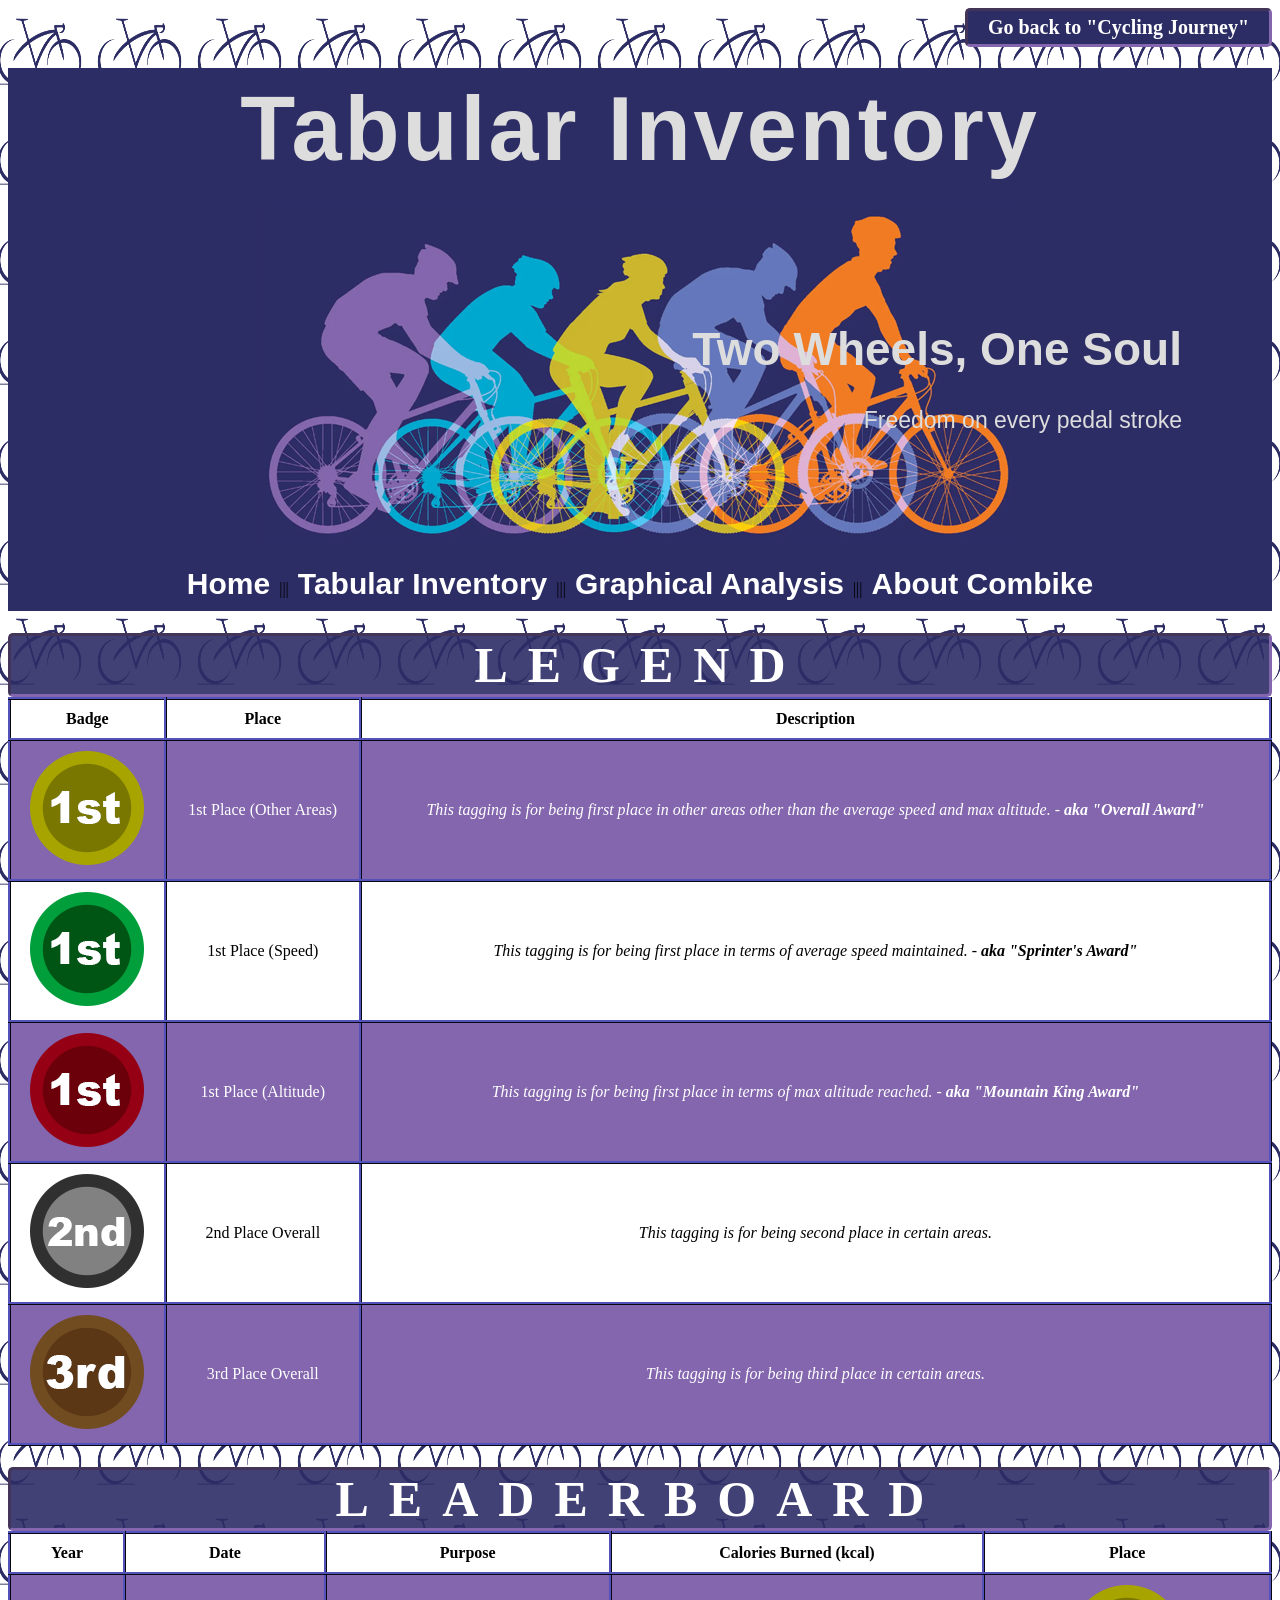
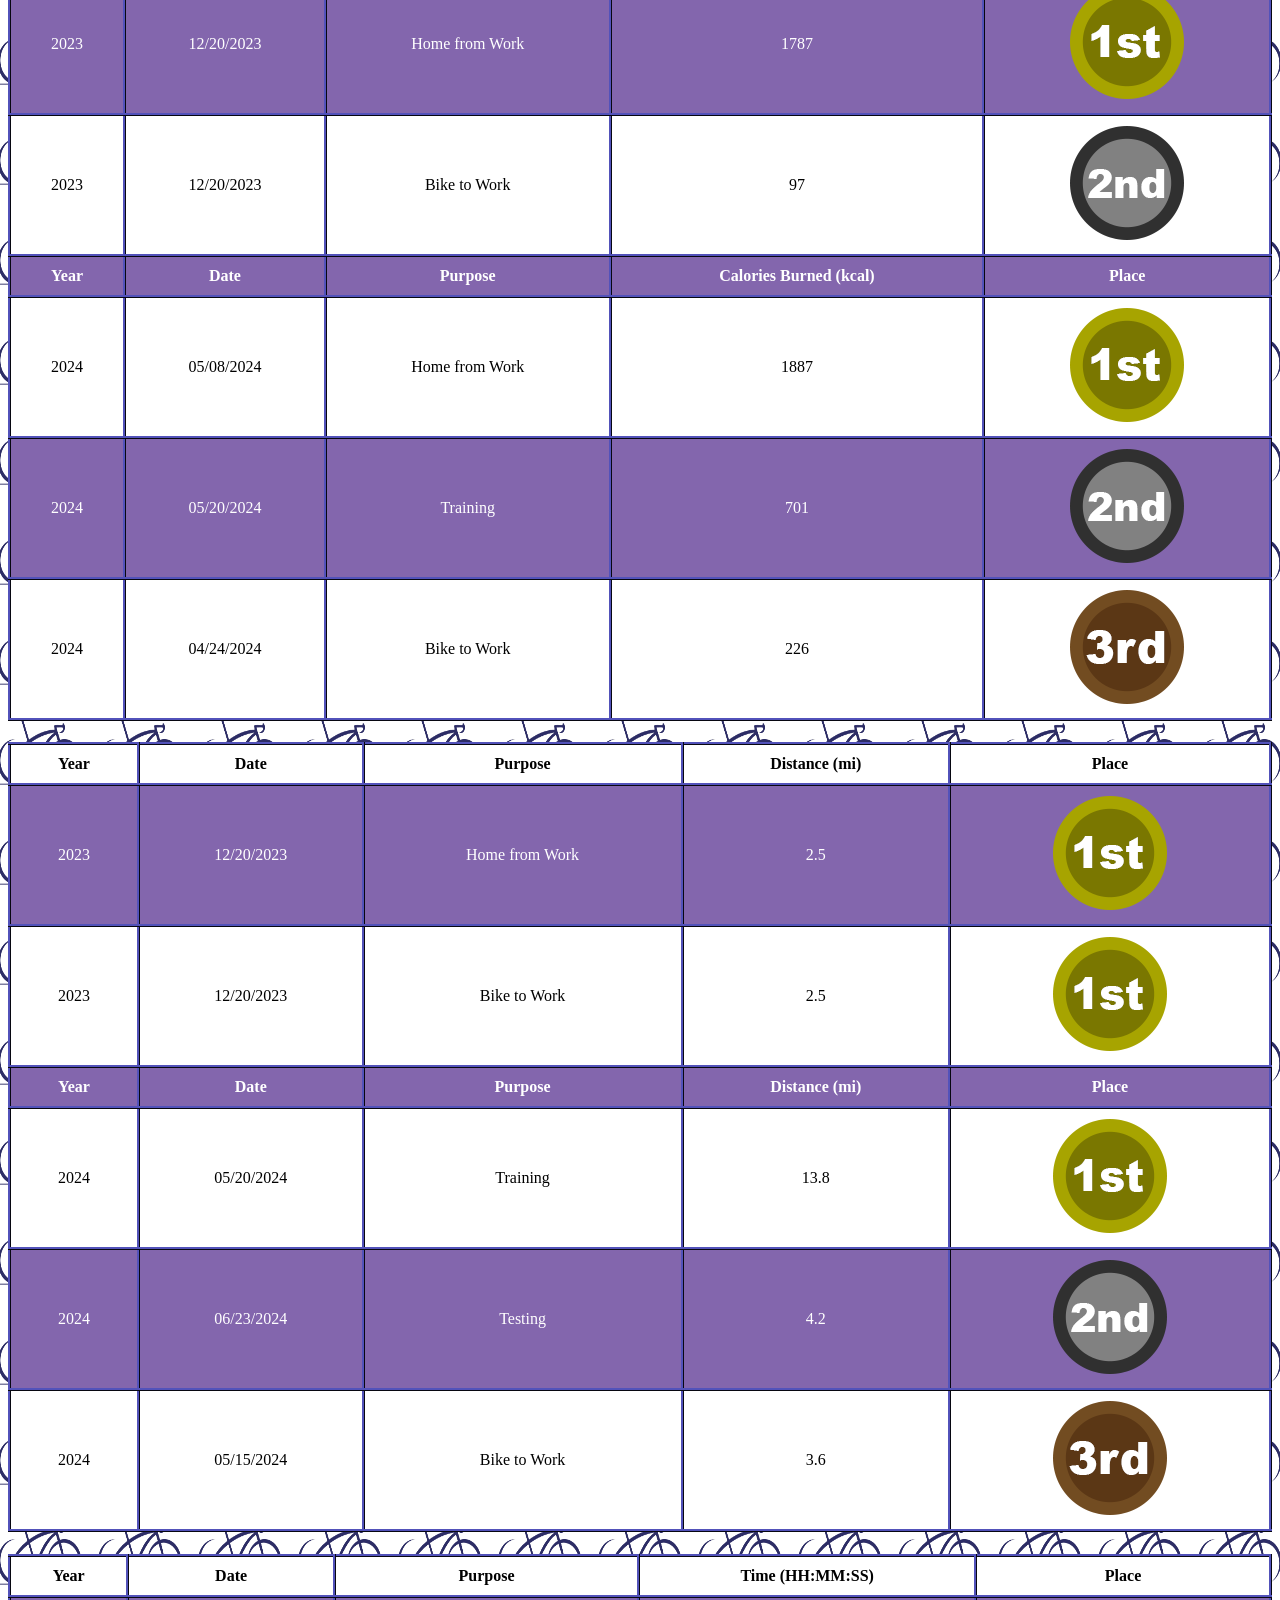
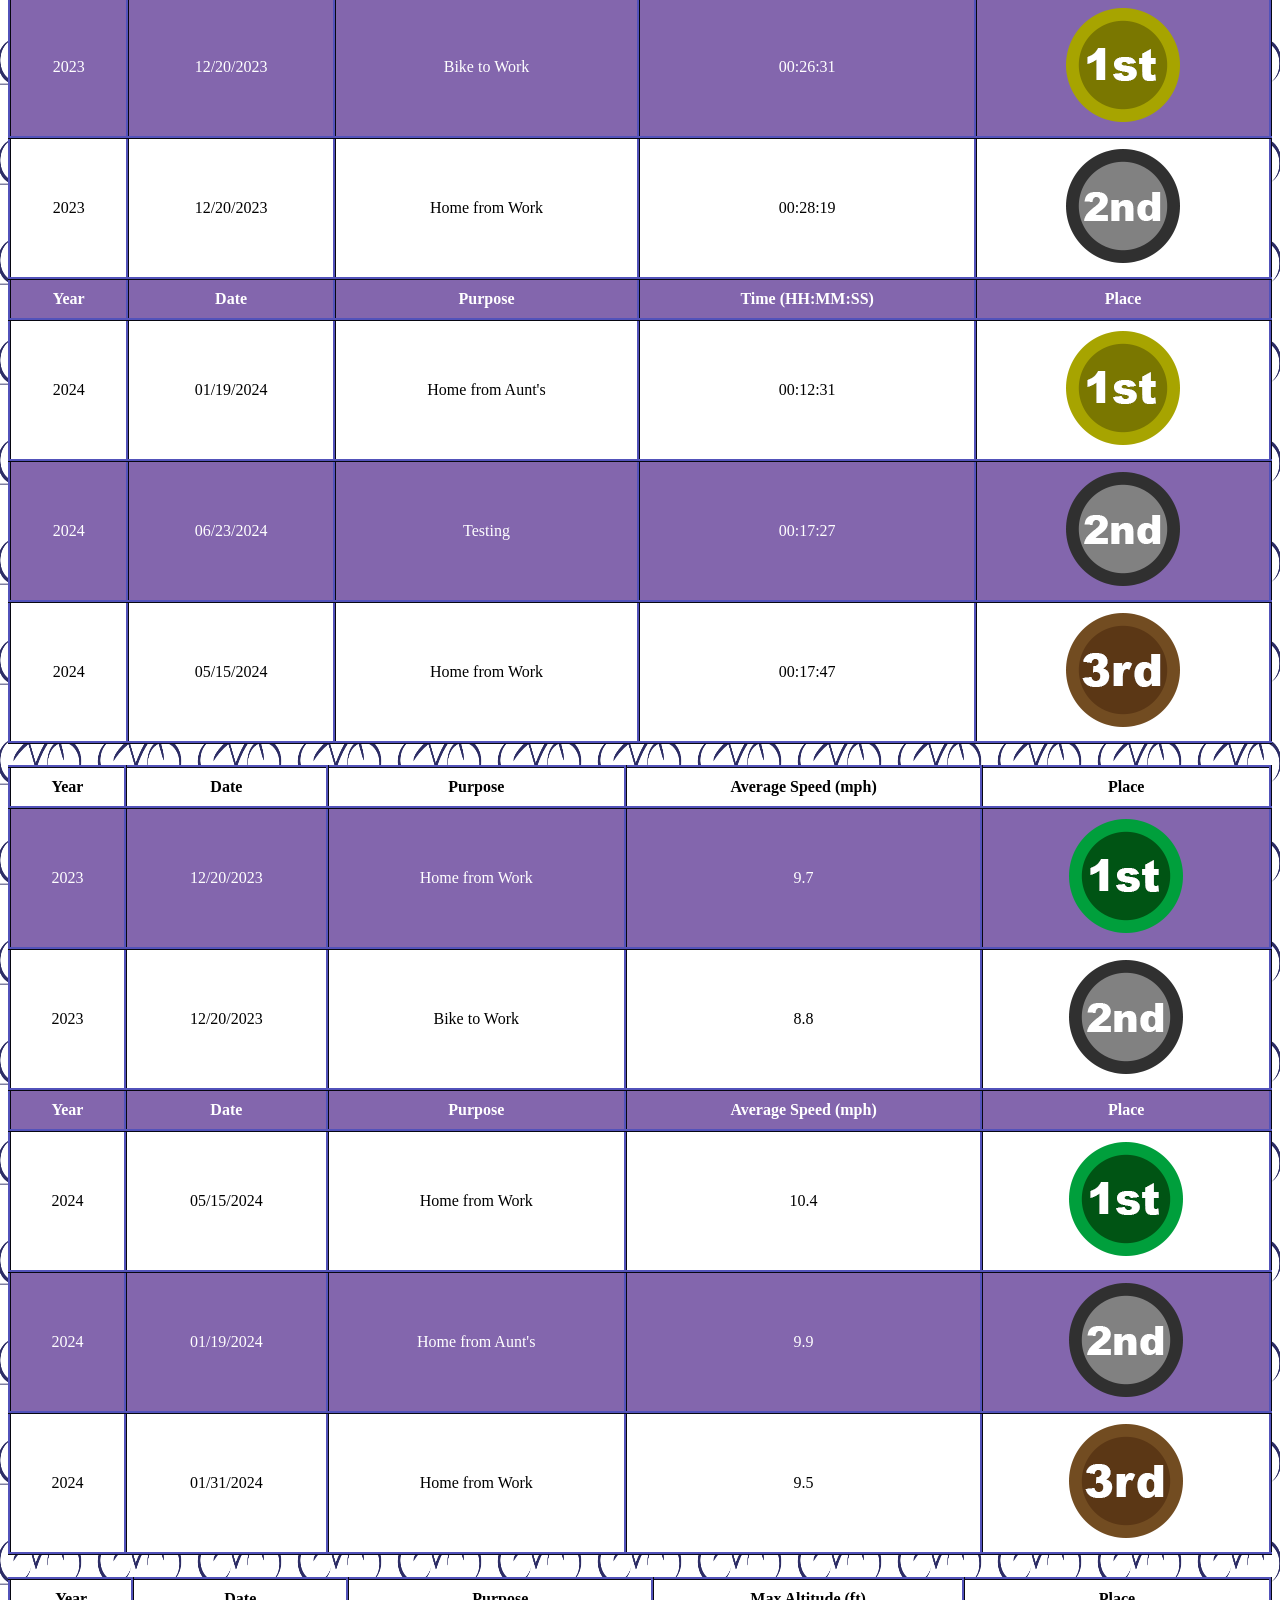
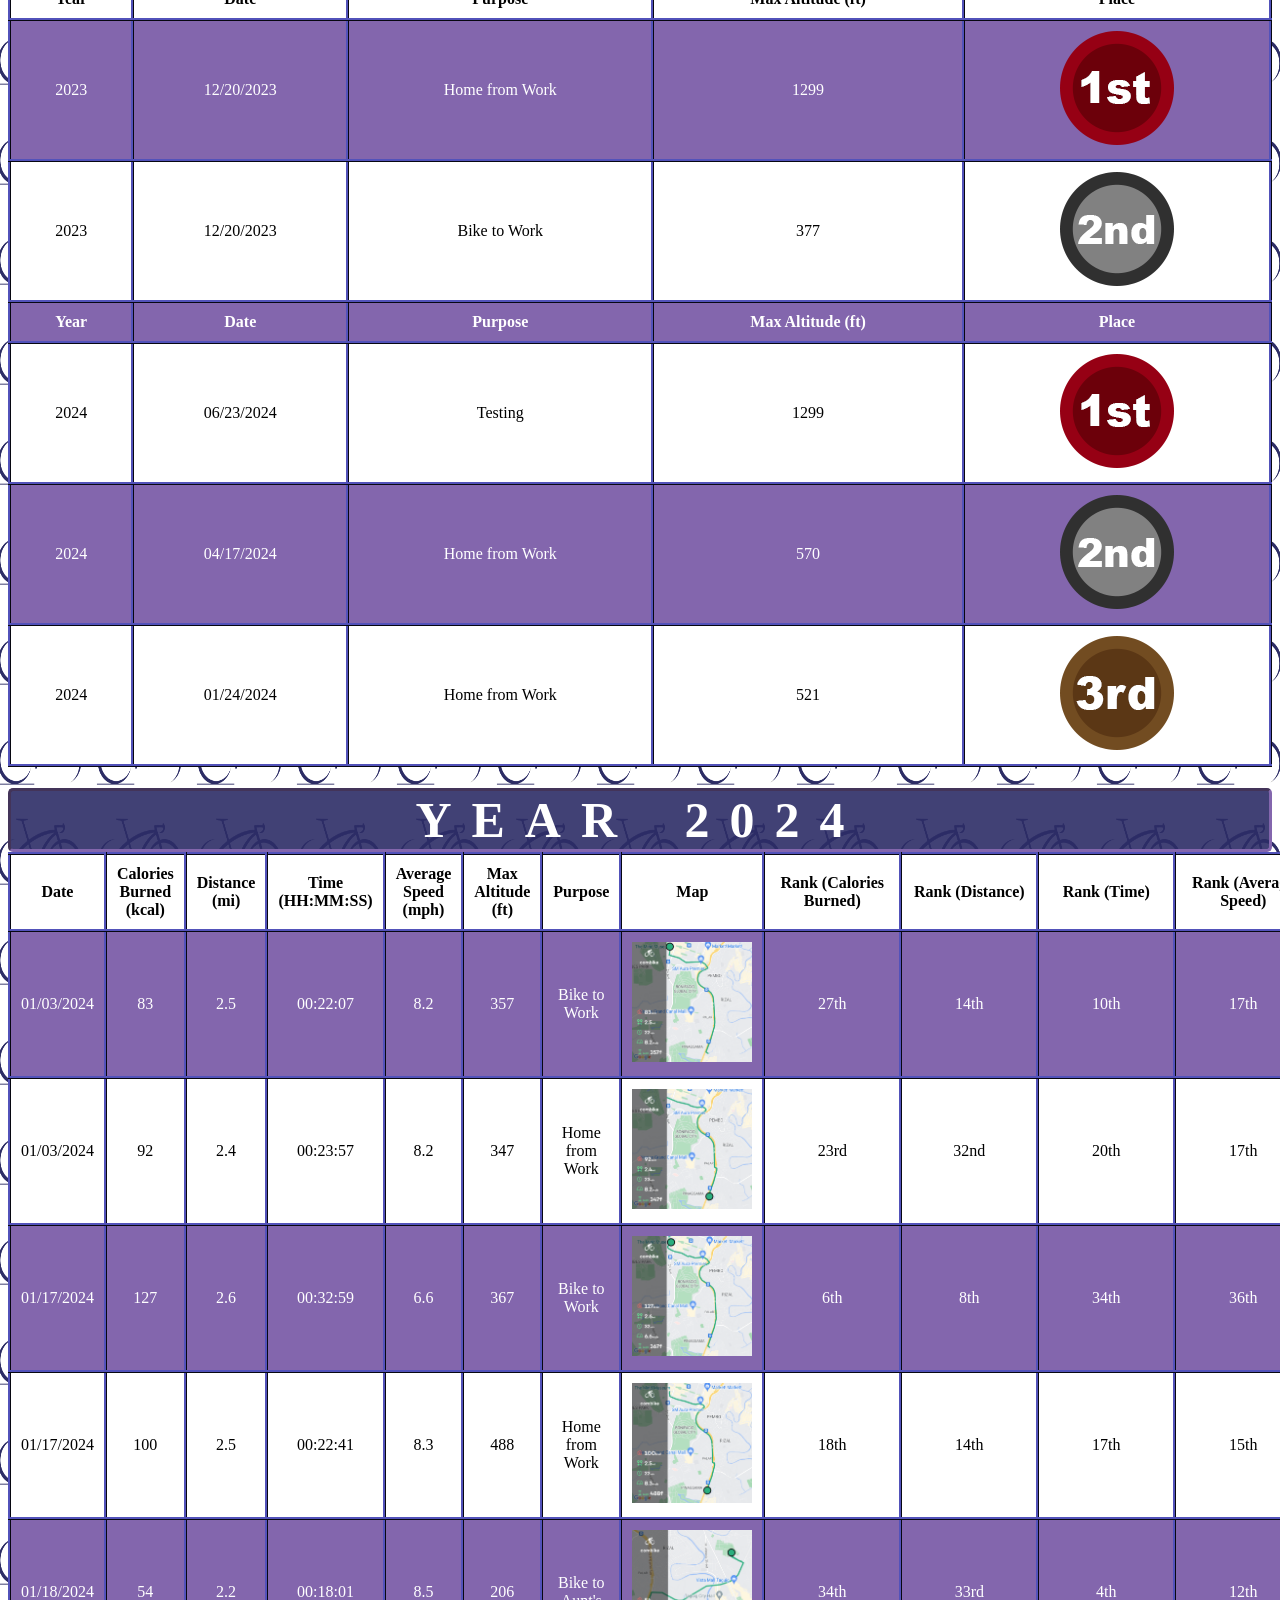
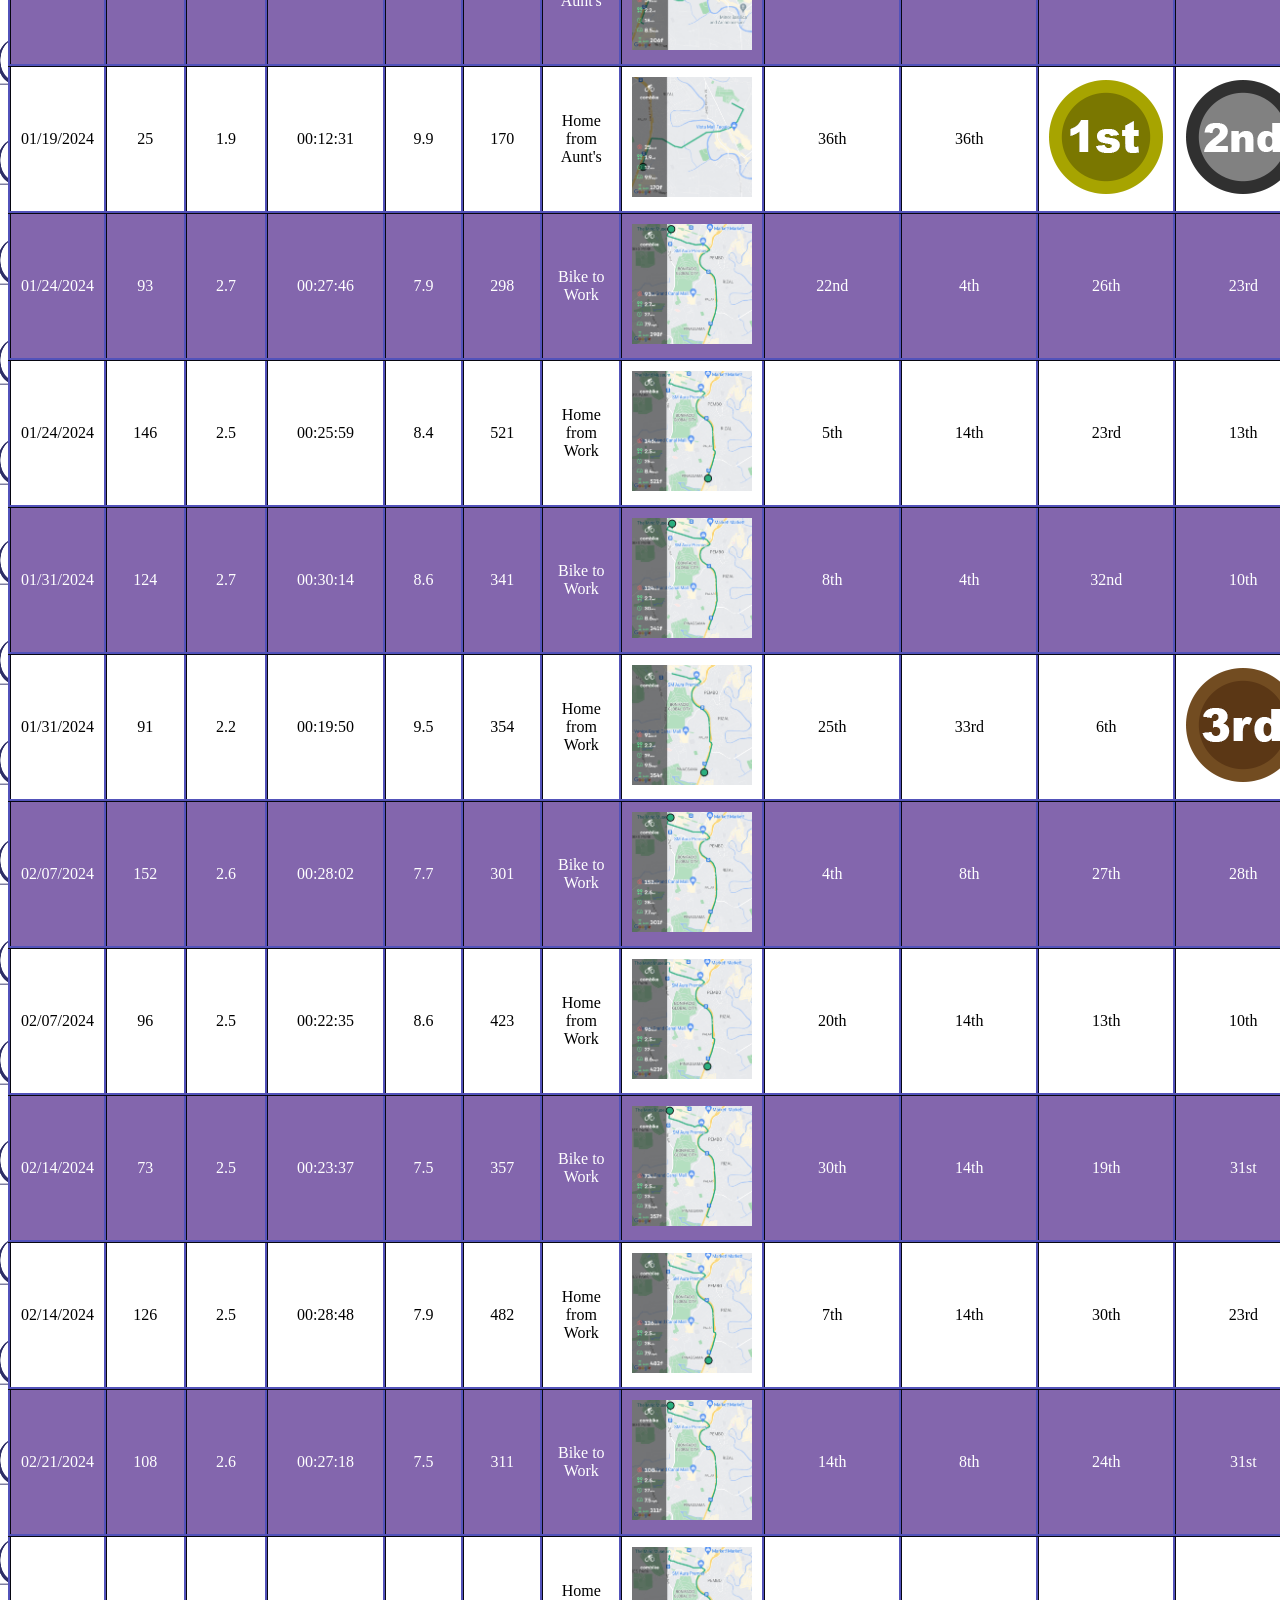
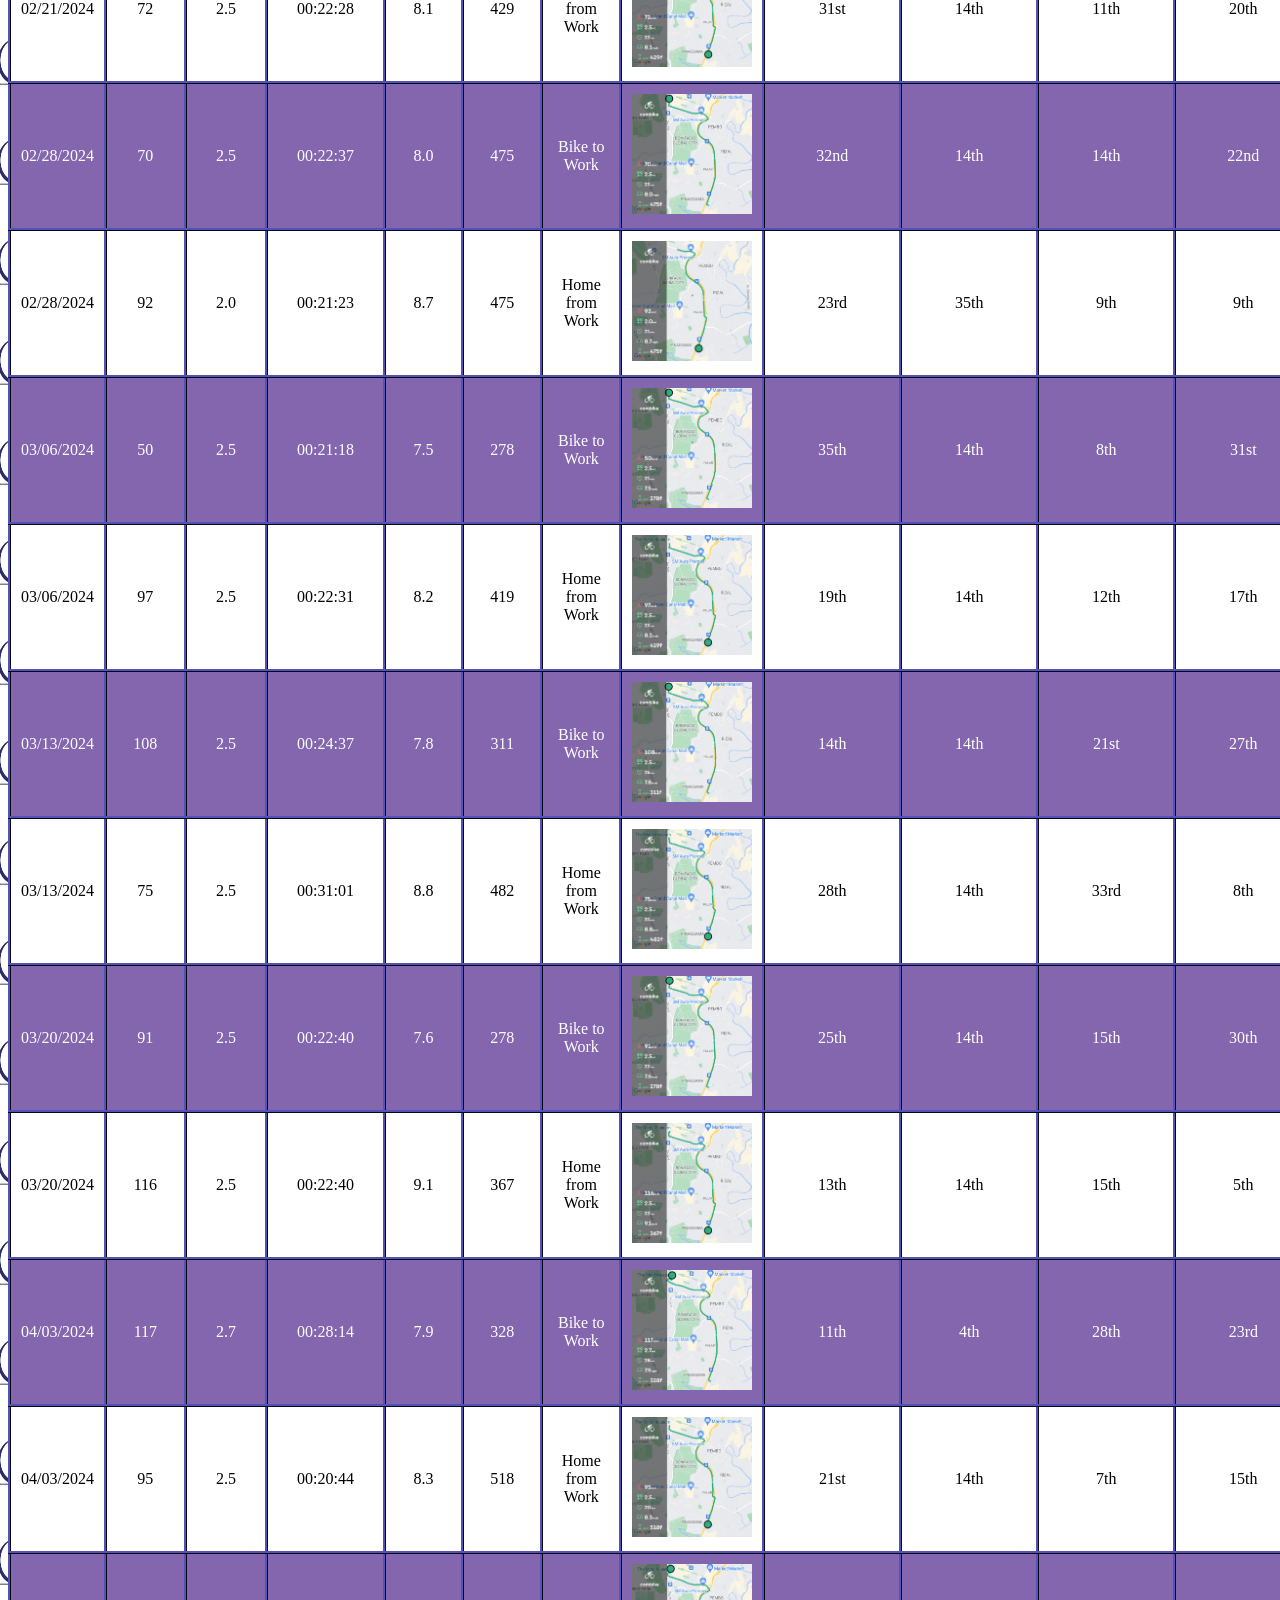
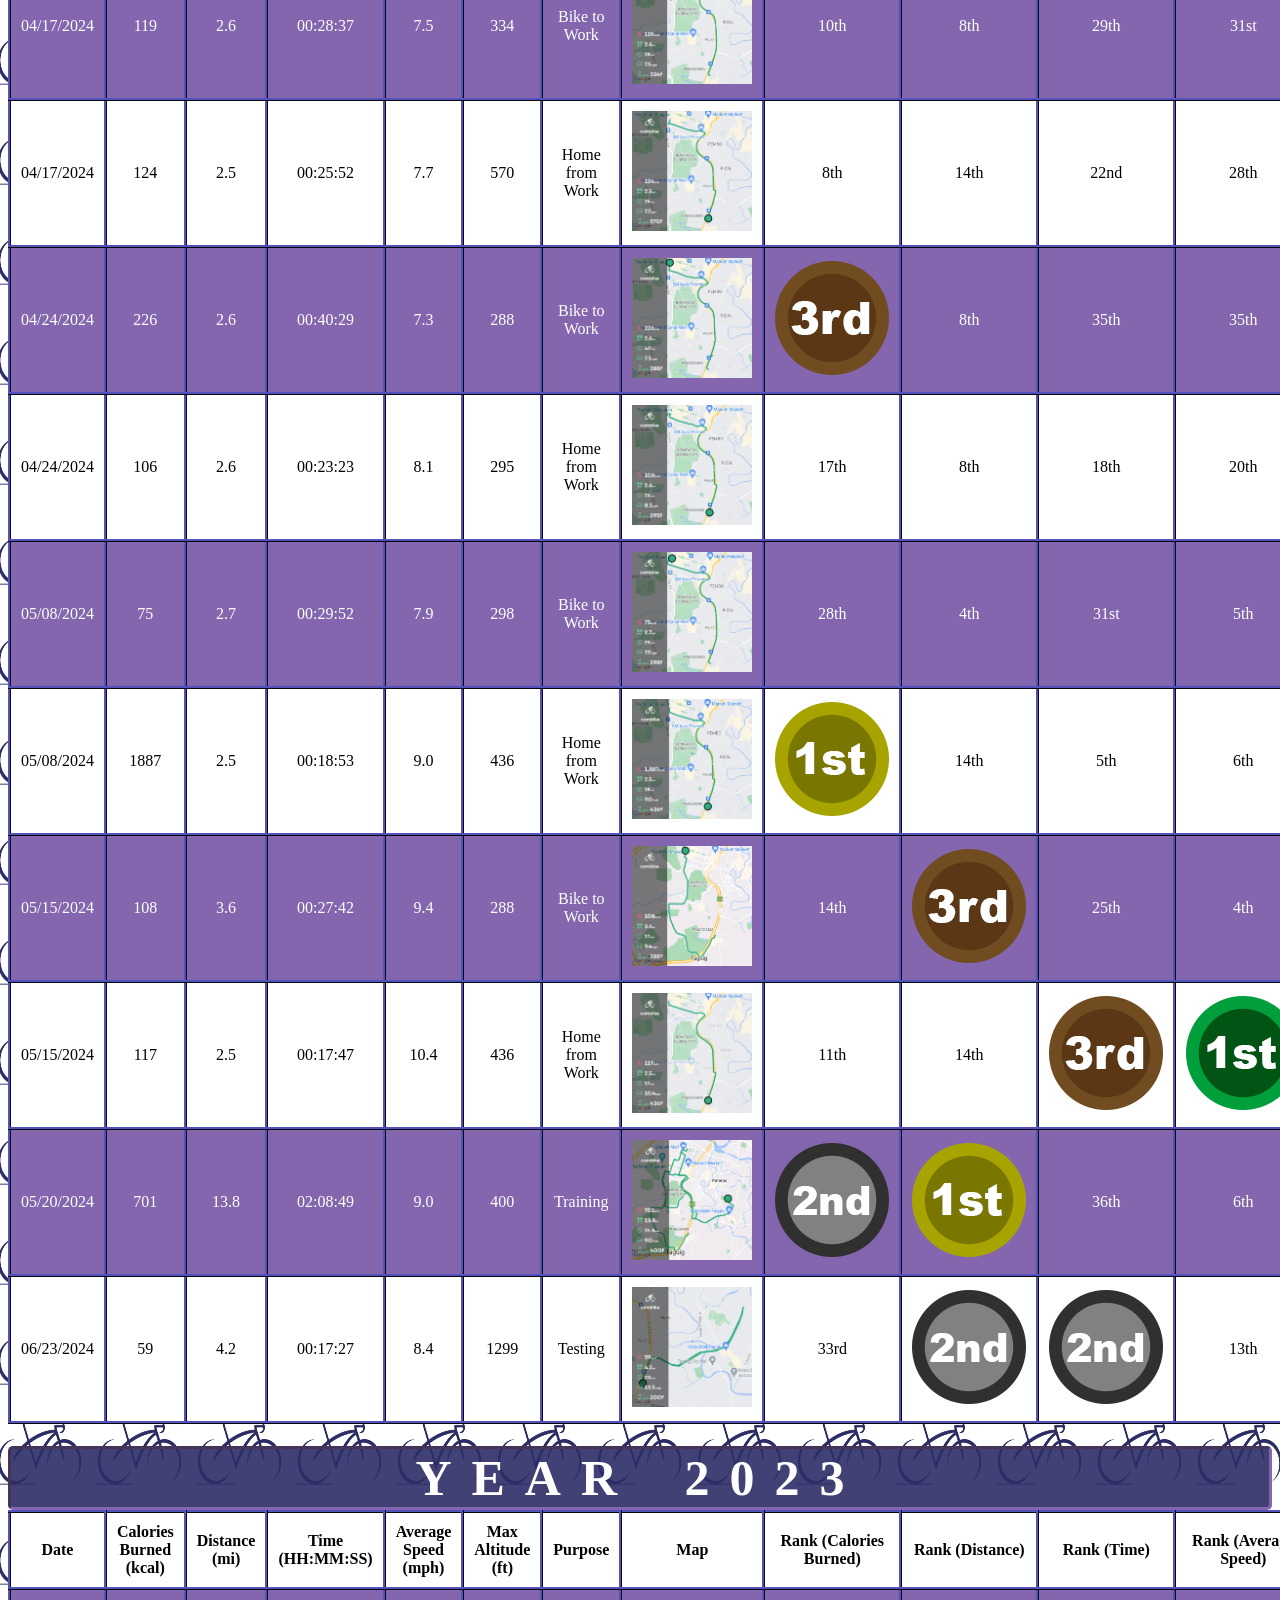
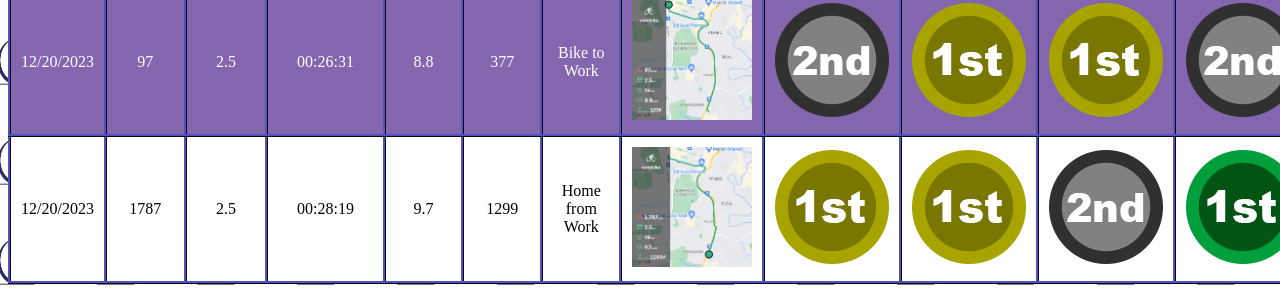
==== commit a29e5c4c: "Update index.html" ====
--- a/index.html
+++ b/index.html
@@ -8,6 +8,7 @@
 <!-- 7th Sprint Update: 06/30/2024 (Deadline: 07/07/2024)-->
   <!-- 07/01/2024 Update: Added columns - Rank (Calories Burned), Rank (Distance), Rank (Time), Rank (Average Speed), Rank (Max Altitude)-->
     <!-- Addition of Legends & Leaderboard Tables-->
+    <!-- Adding href to Graphical Analysis menu-->
 
 <!DOCTYPE html>
 <html lang="en">
@@ -44,7 +45,7 @@
     <li>|||</li>
     <li><a href="https://mjamontano.github.io/Combike_Tabular-Inventory/">Tabular Inventory</a></li>
     <li>|||</li>
-    <li><a href="#">Graphical Analysis</a></li>
+    <li><a href="https://mjamontano.github.io/Combike_Graphical-Analysis/">Graphical Analysis</a></li>
     <li>|||</li>
     <li><a href="https://combike.de/">About Combike</a></li>
   </ul>
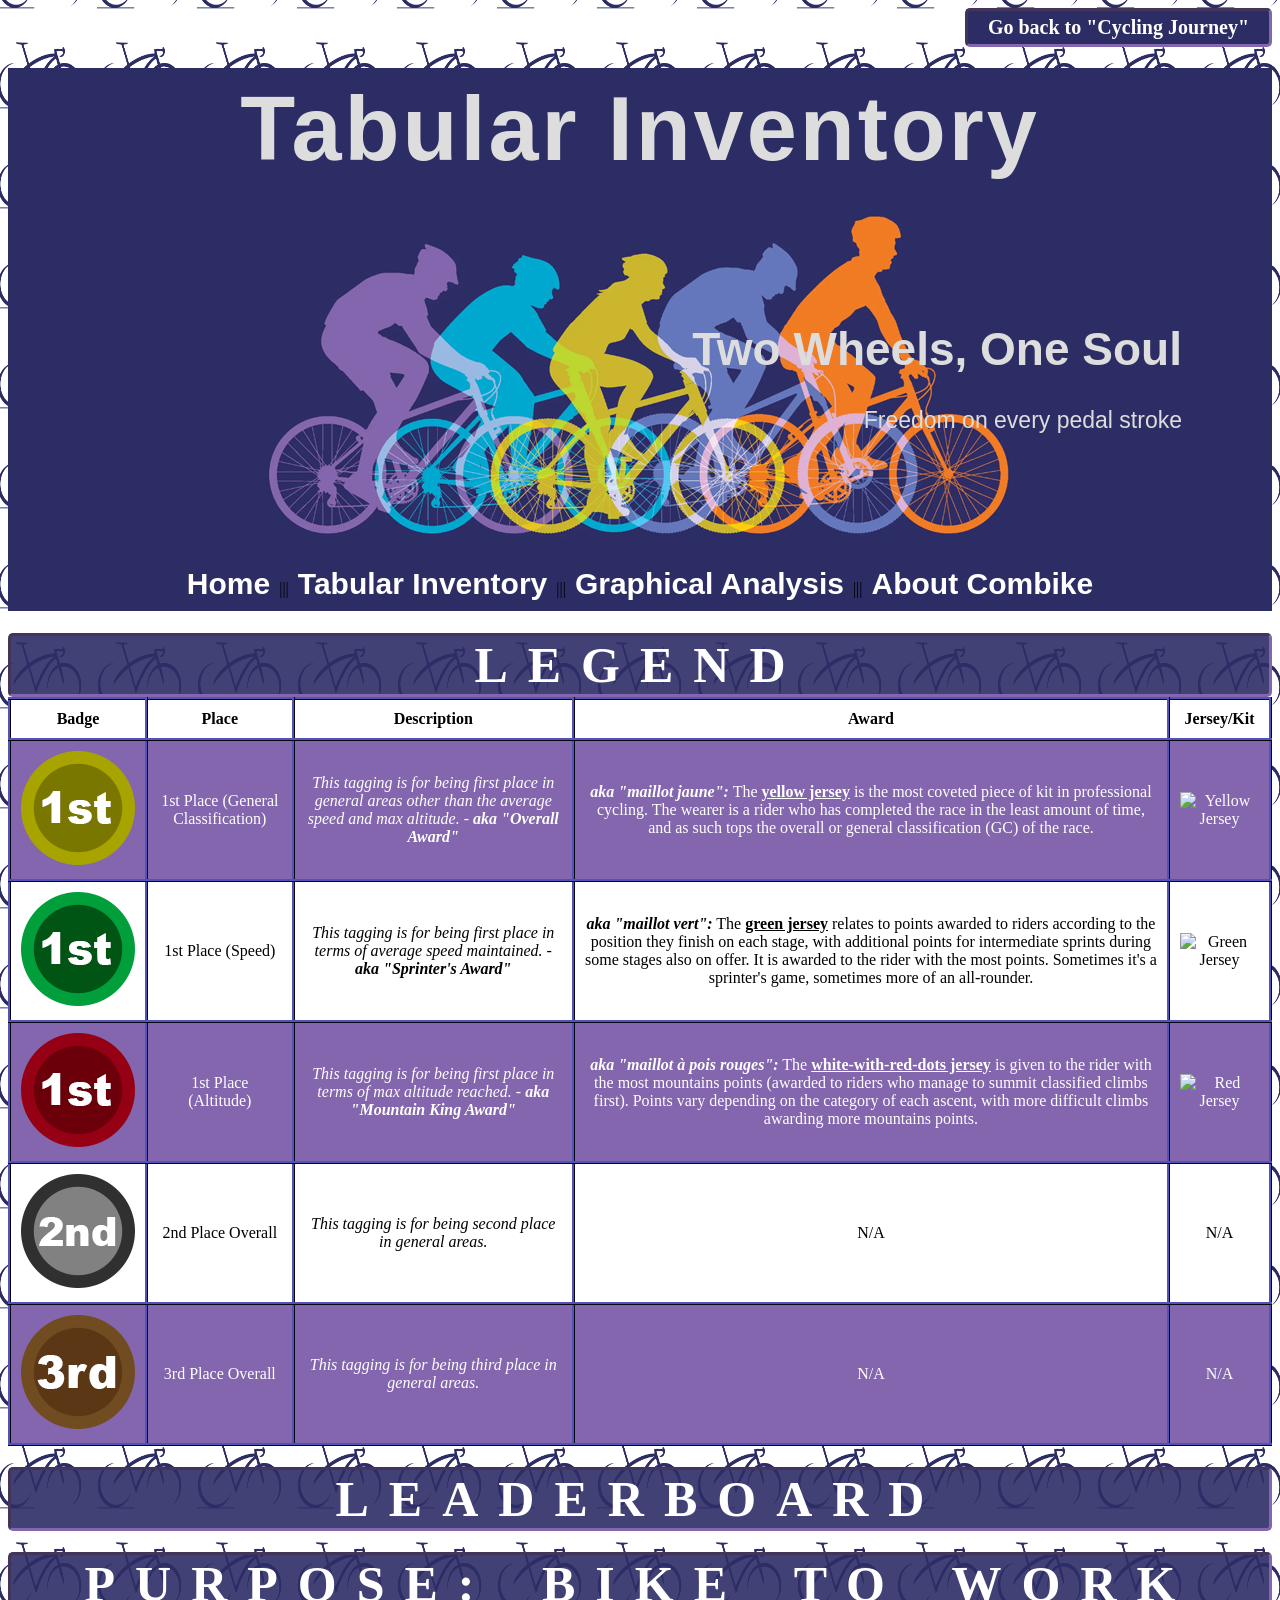
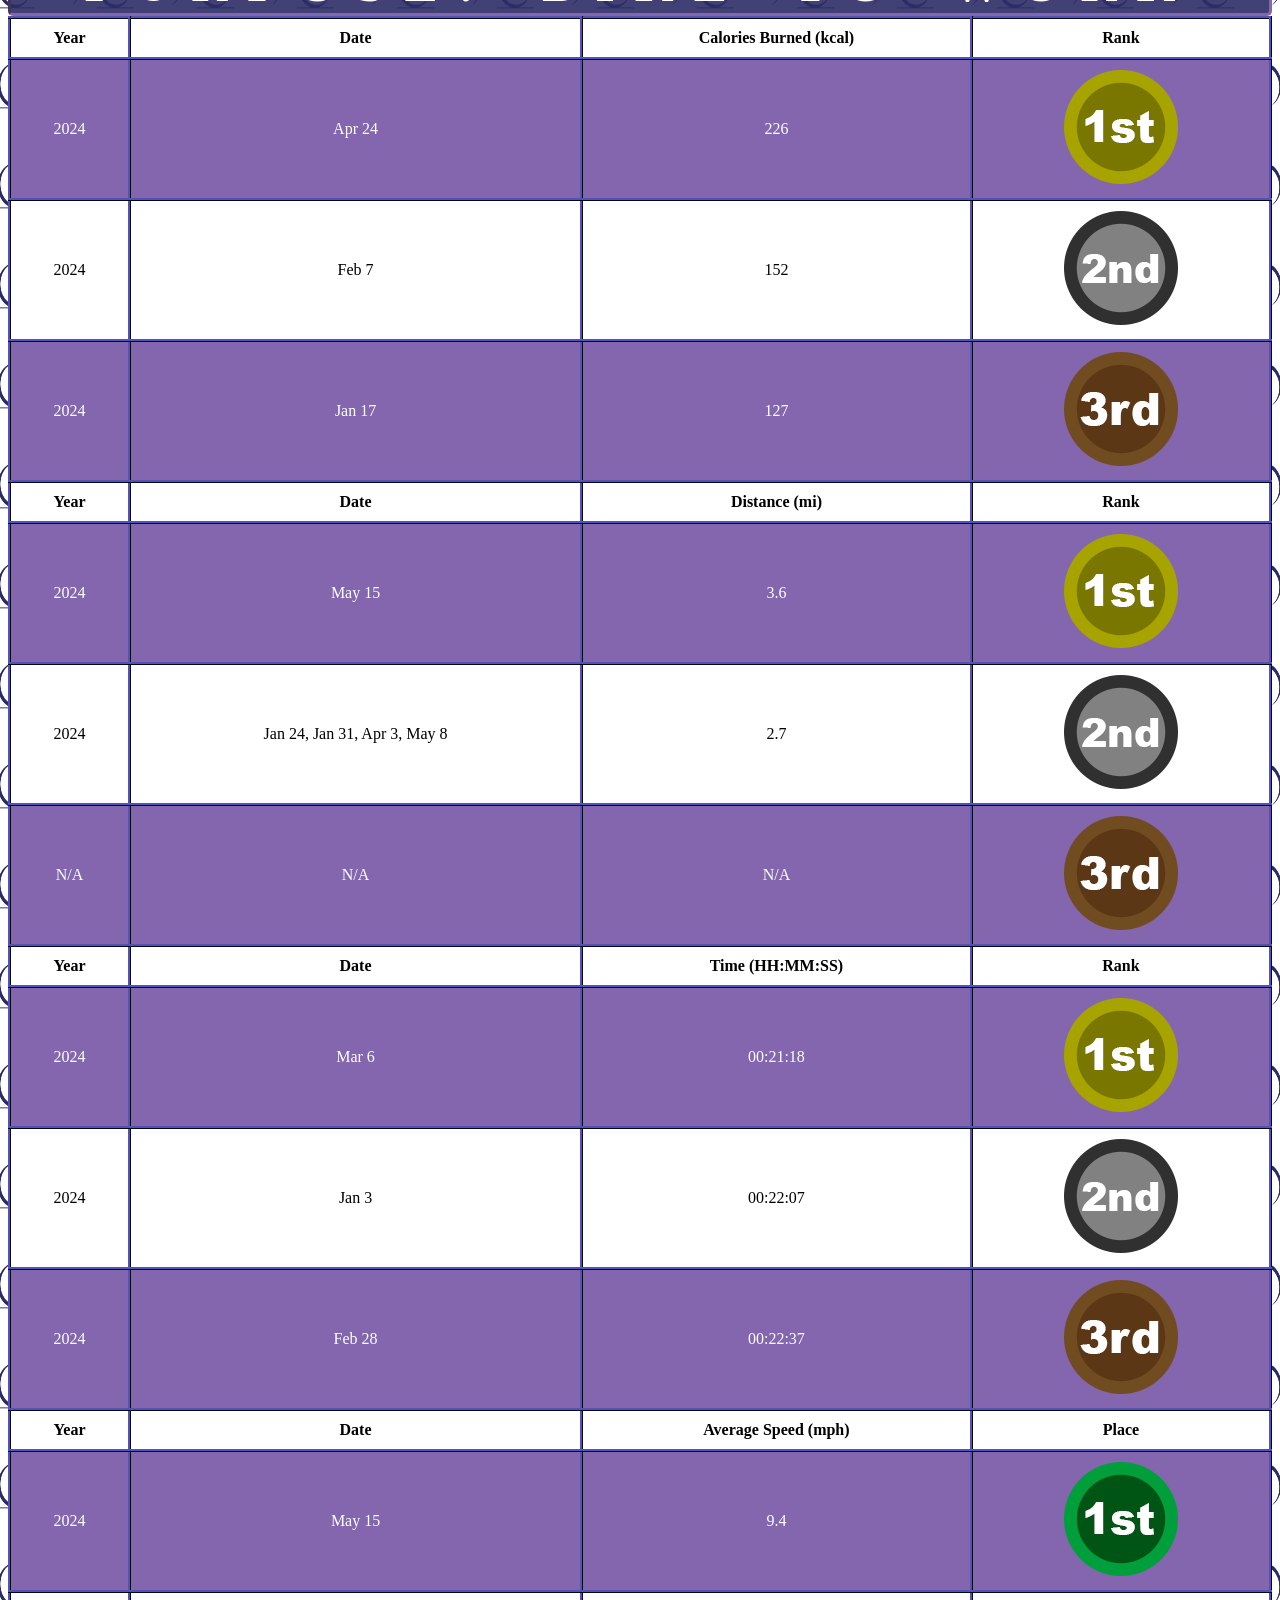
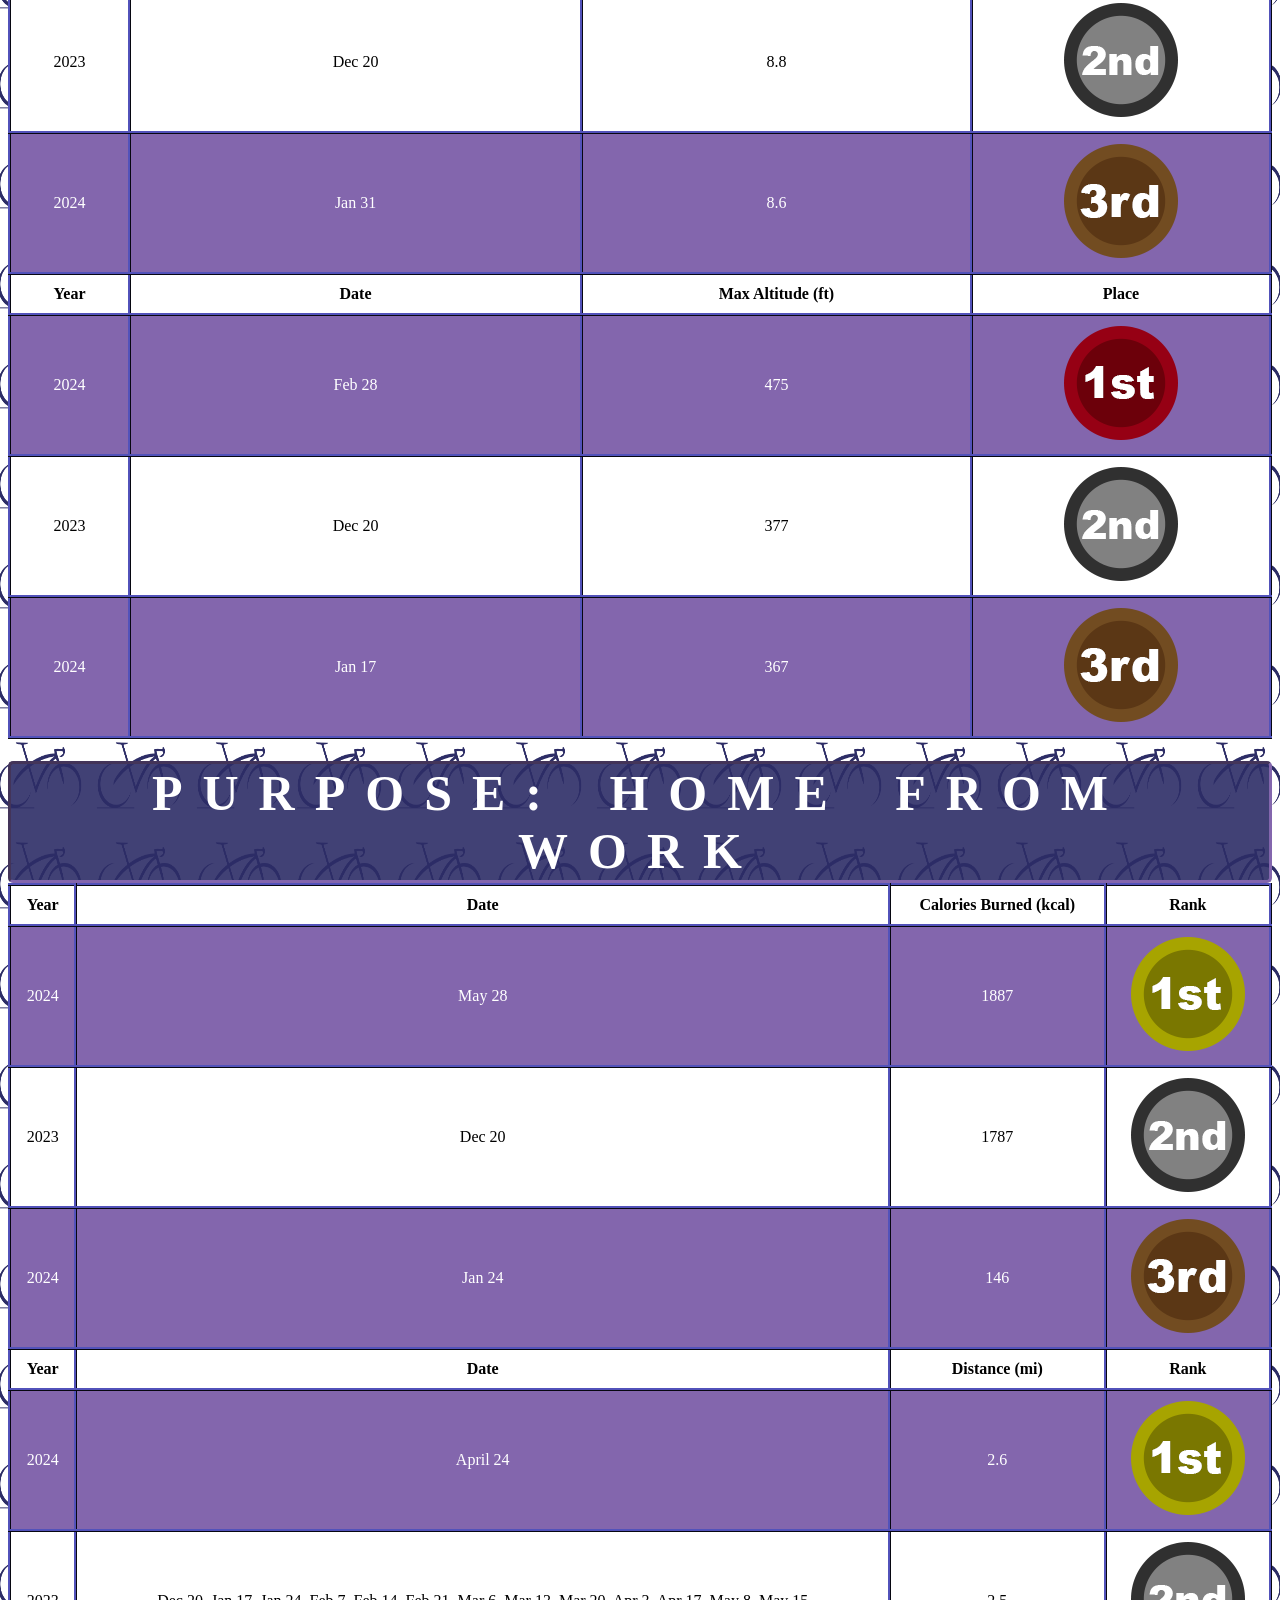
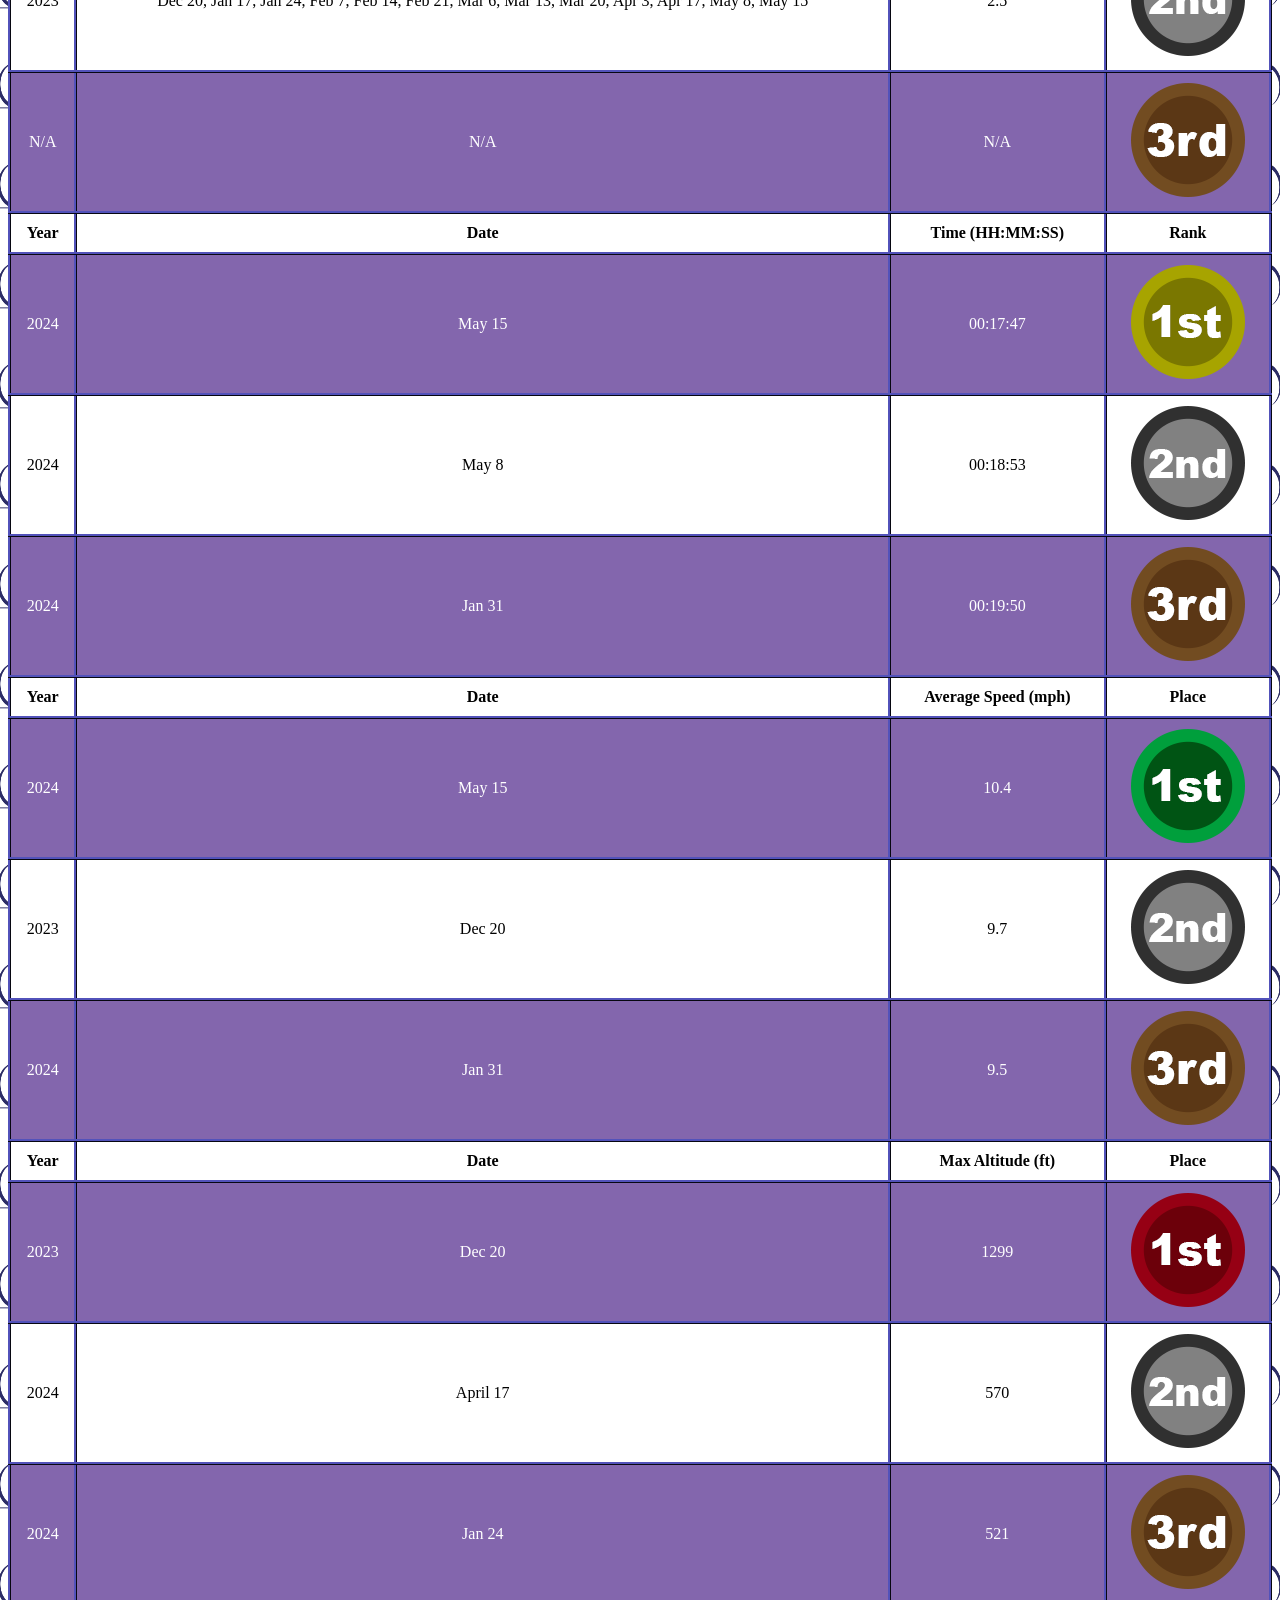
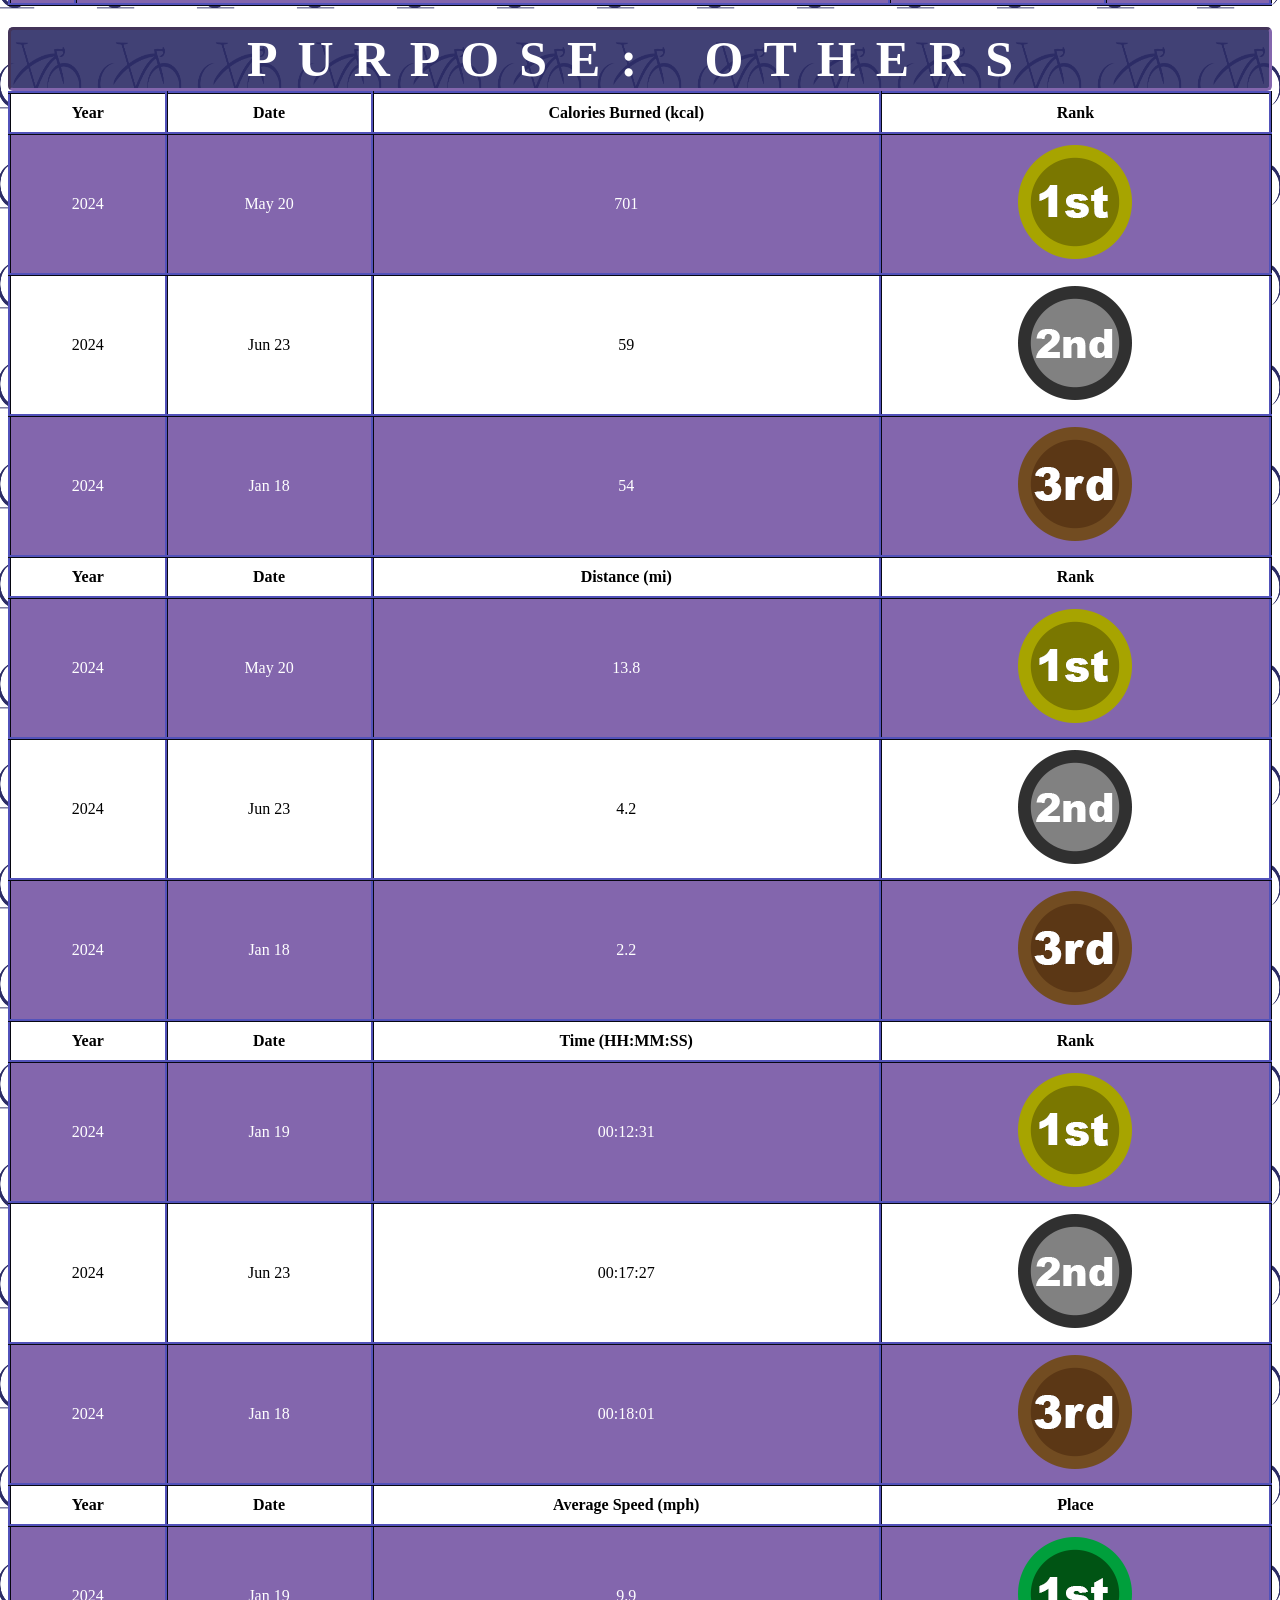
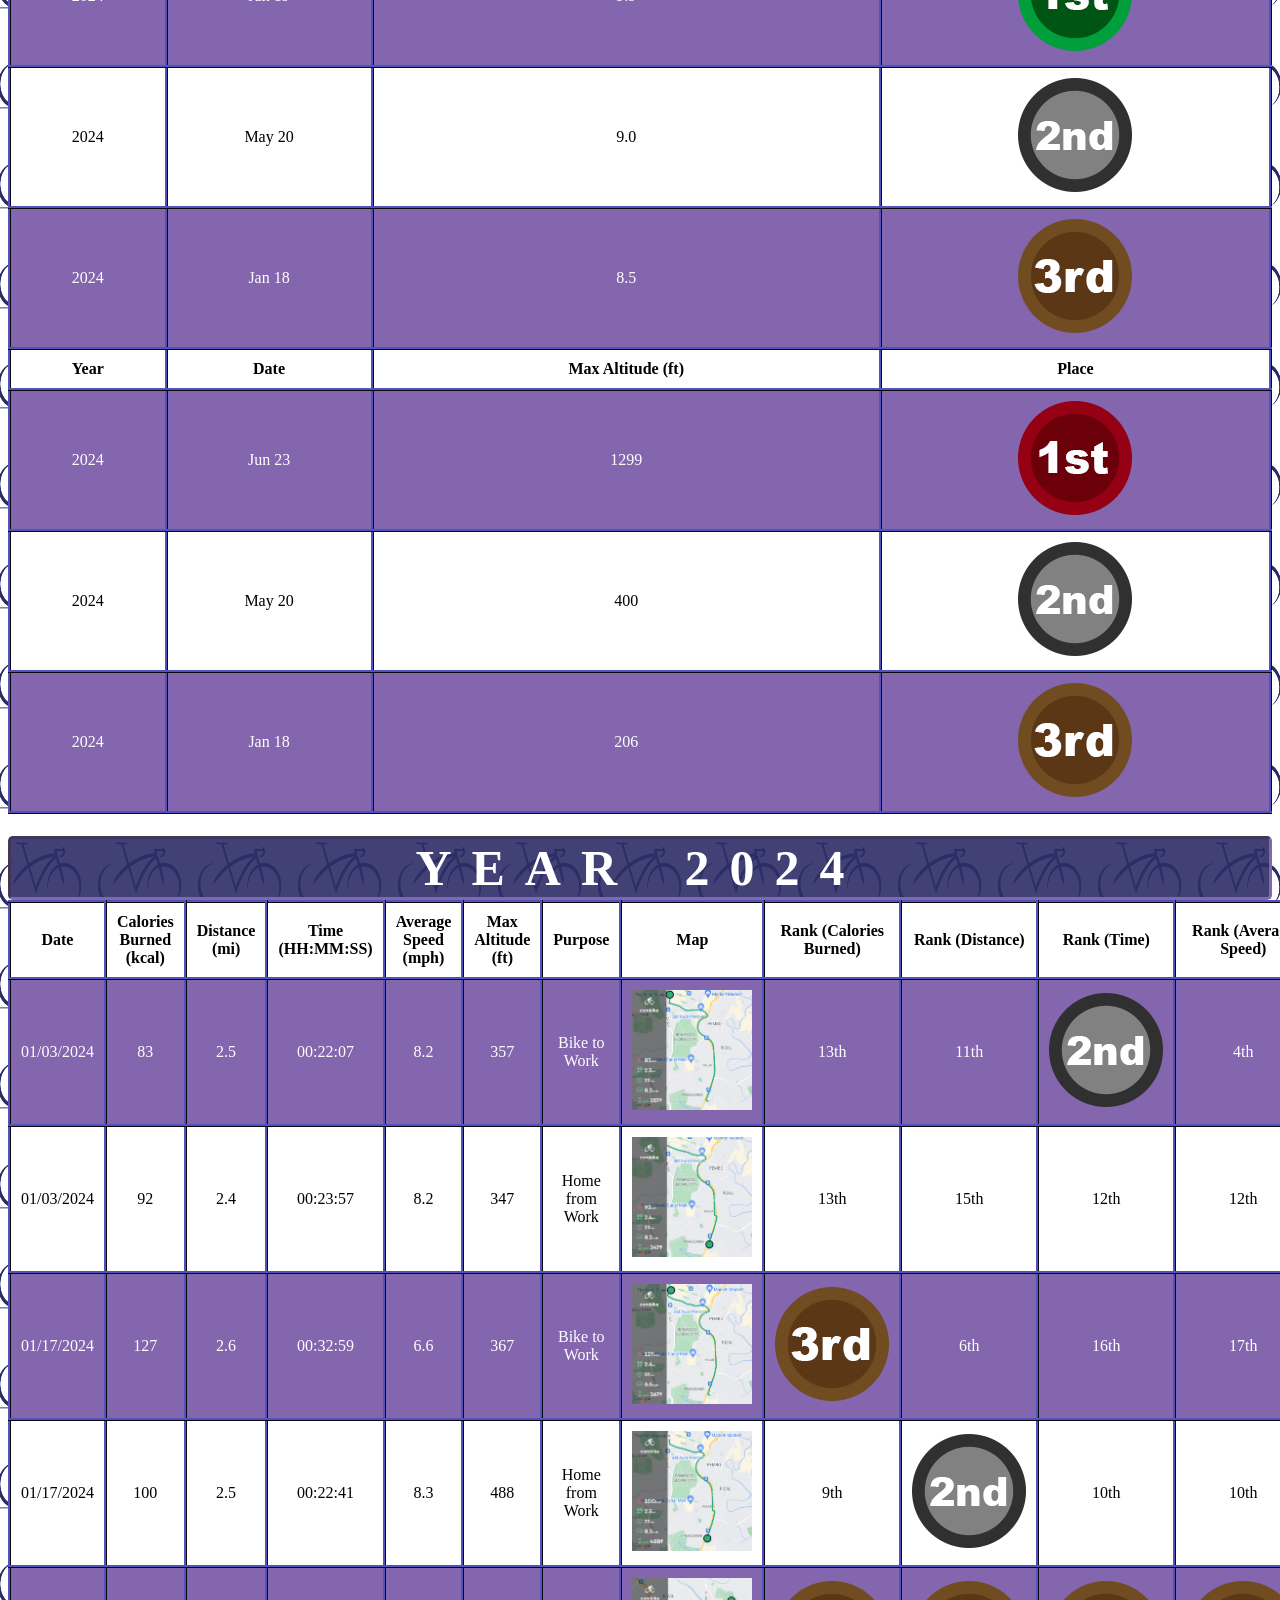
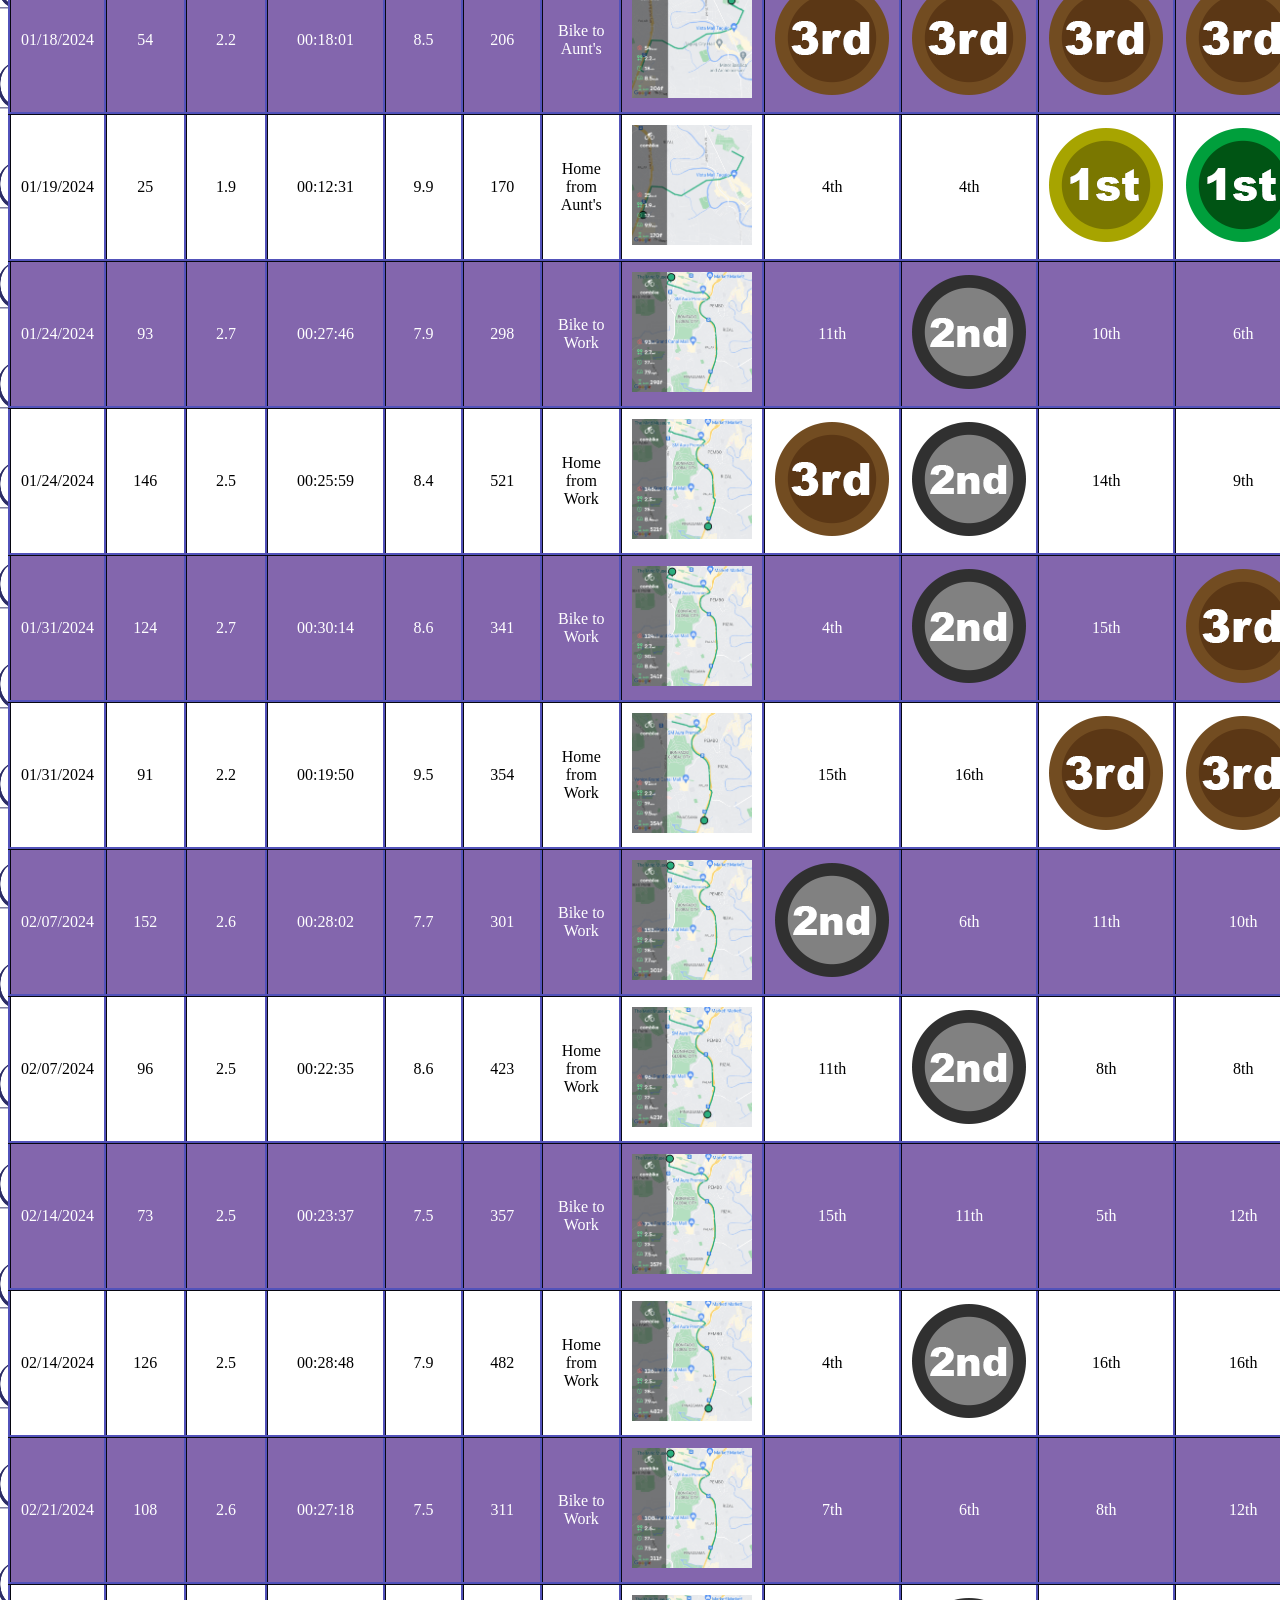
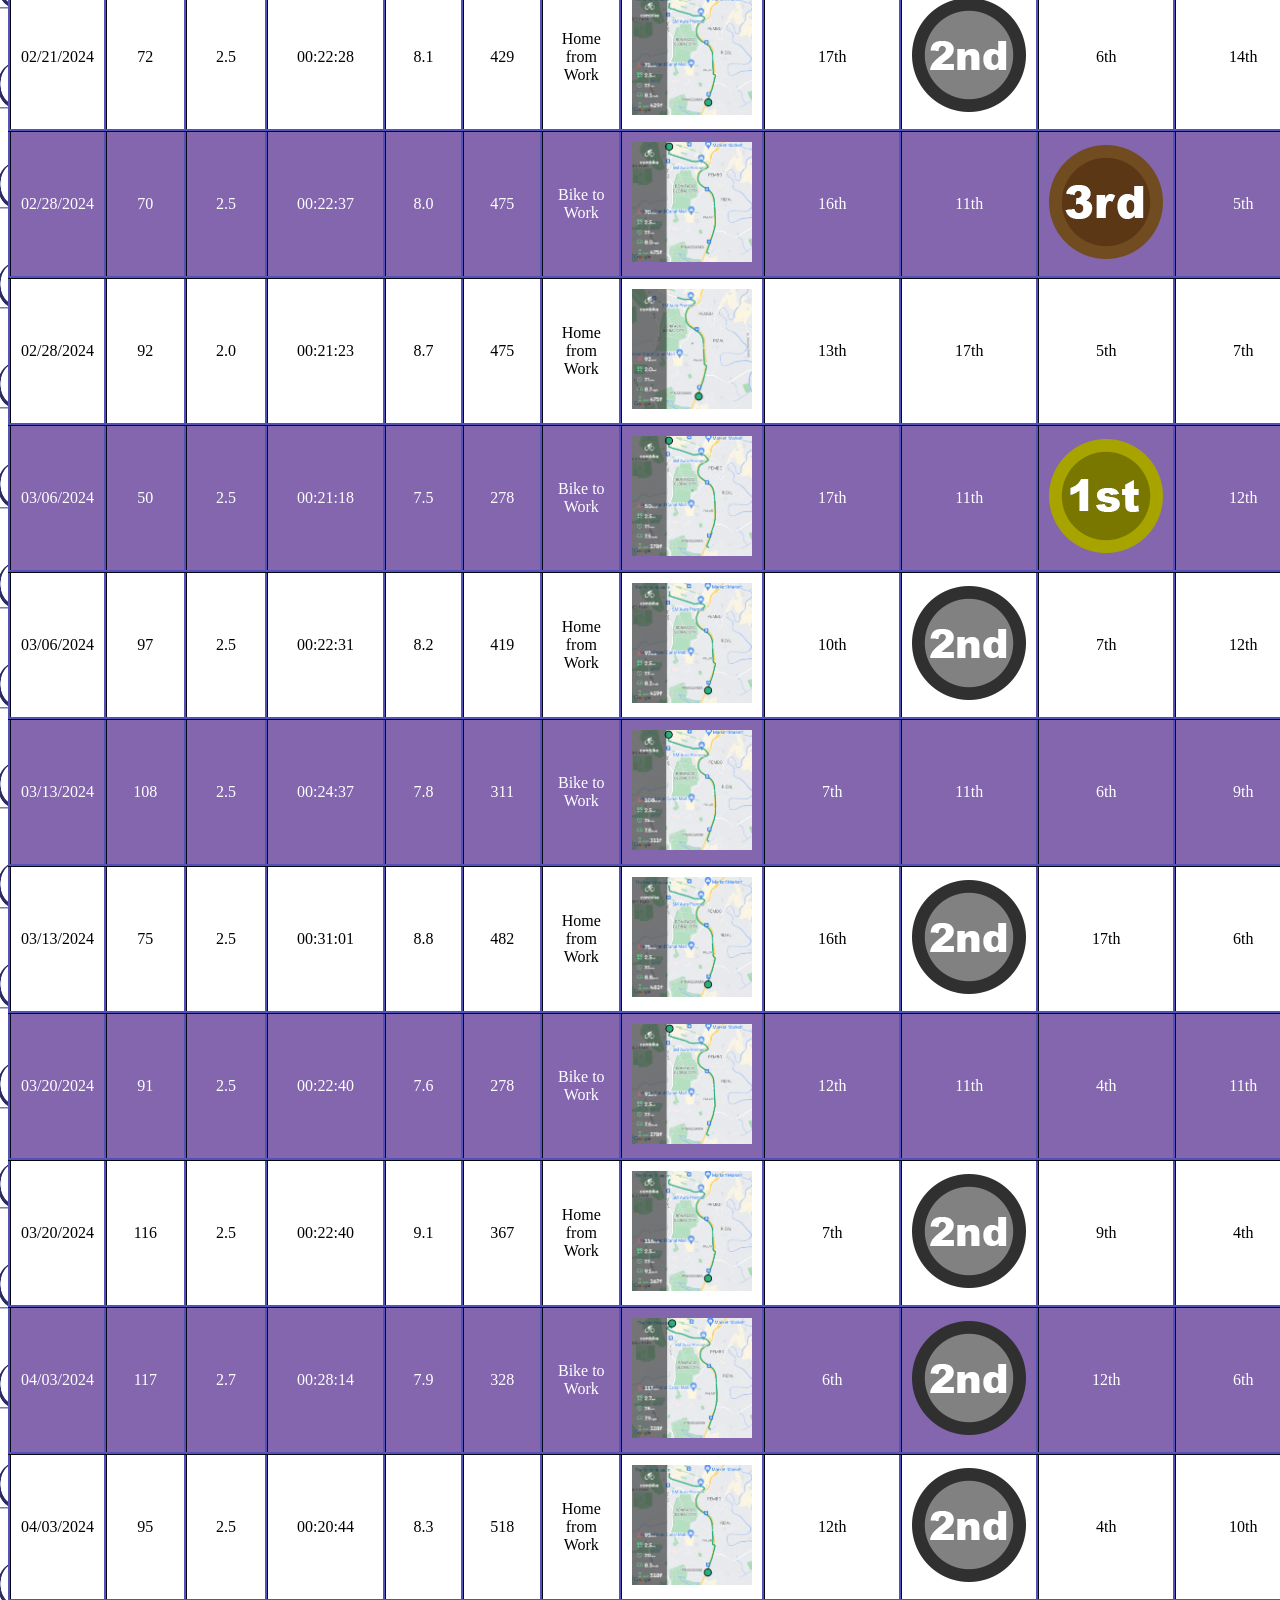
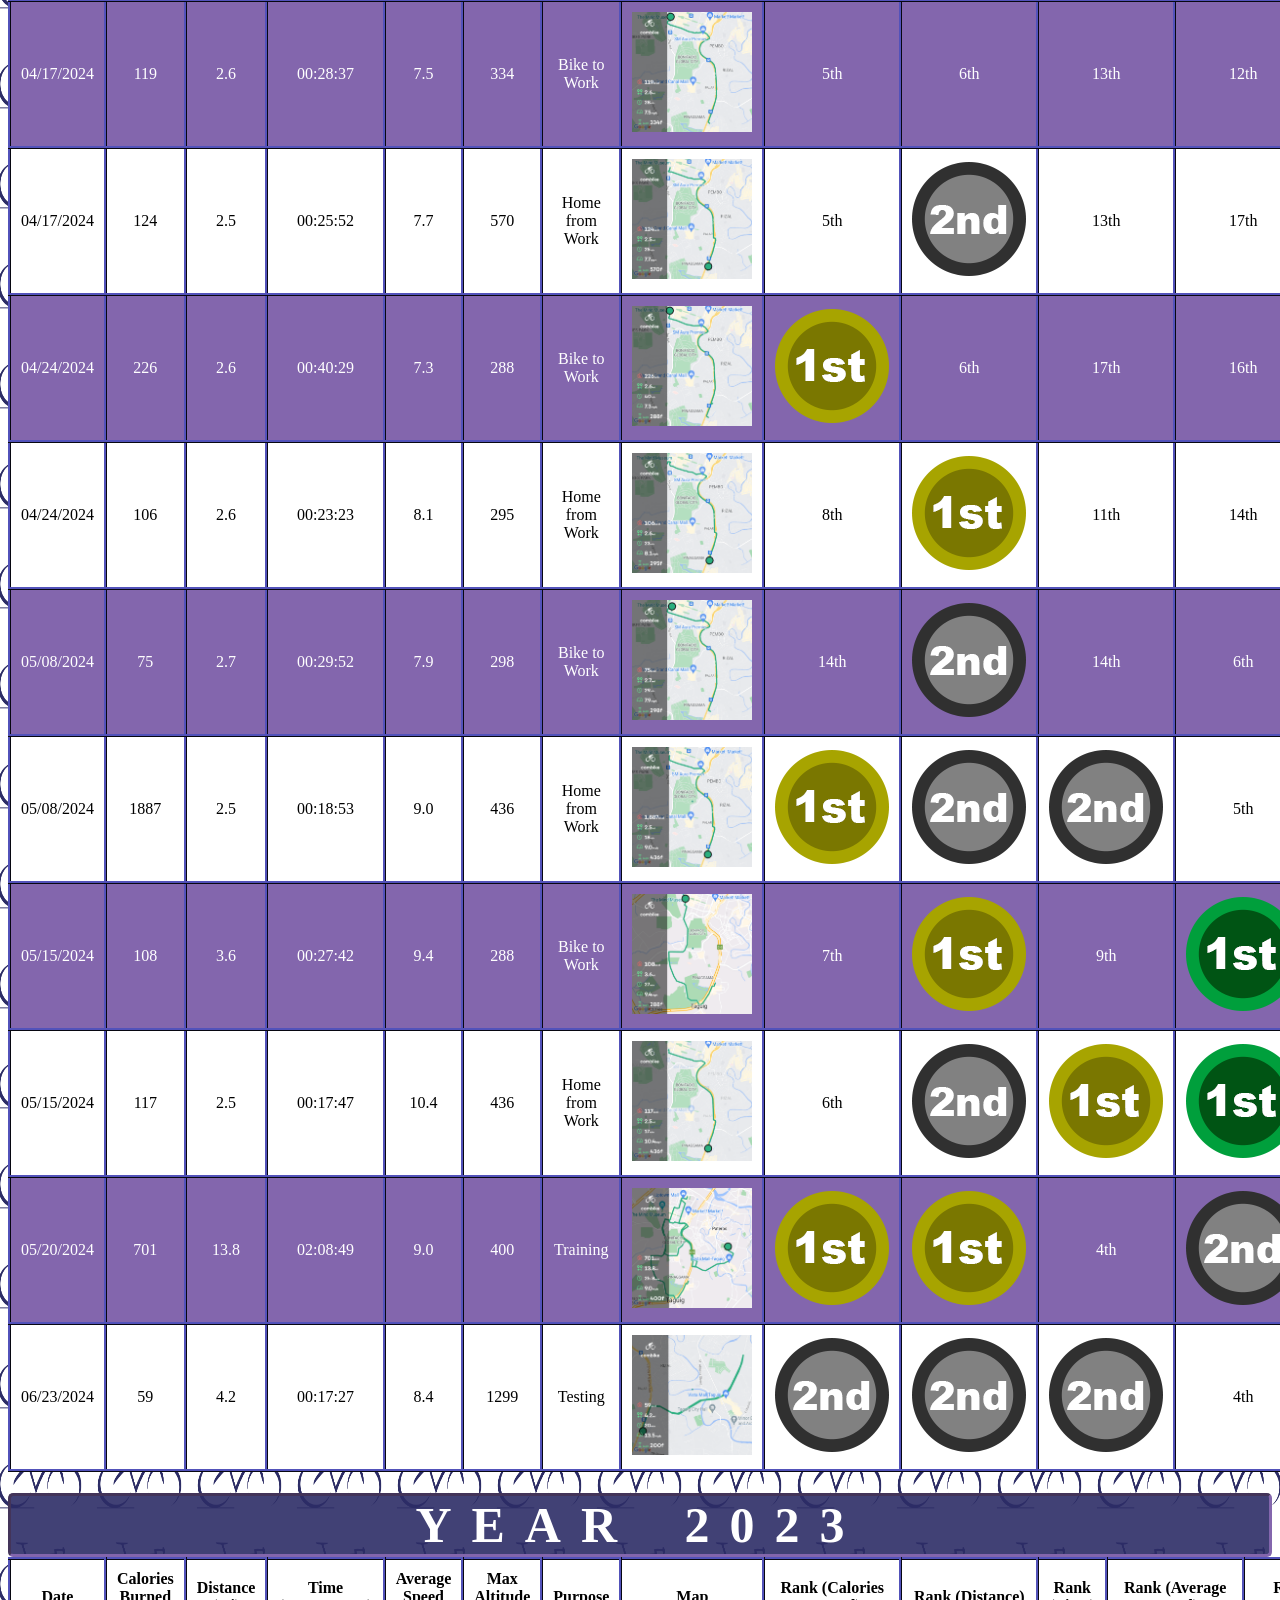
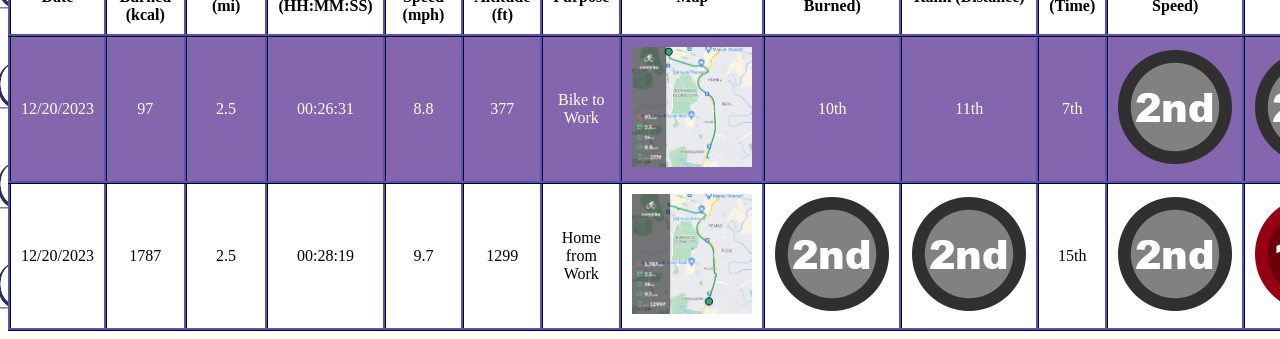
==== commit 3b48503b: "Update index.html" ====
--- a/index.html
+++ b/index.html
@@ -9,6 +9,9 @@
   <!-- 07/01/2024 Update: Added columns - Rank (Calories Burned), Rank (Distance), Rank (Time), Rank (Average Speed), Rank (Max Altitude)-->
     <!-- Addition of Legends & Leaderboard Tables-->
     <!-- Adding href to Graphical Analysis menu-->
+<!-- 8th Sprint Update: 07/09/2024 (Deadline: 07/21/2024)-->
+  <!-- Editing the Leaderboard and Rankings, separating by purpose.-->
+  <!-- Adding Jersey/Kit in Legend-->
 
 <!DOCTYPE html>
 <html lang="en">
@@ -57,296 +60,422 @@
     <th>Badge</th>
     <th>Place</th>
     <th>Description</th>
+    <th>Award</th>
+    <th>Jersey/Kit</th>
   </tr>
   <tr>
     <td><img src="1st.png" alt="1st place"></td>
-    <td>1st Place (Other Areas)</td>
-    <td style="font-style: italic">This tagging is for being first place in other areas other than the average speed and max altitude. - <b>aka "Overall Award"</b></td>
+    <td>1st Place (General Classification)</td>
+    <td style="font-style: italic">This tagging is for being first place in general areas other than the average speed and max altitude. - <b>aka "Overall Award"</b></td>
+    <td><b style="font-style: italic">aka "maillot jaune":</b> The <b style="text-decoration: underline">yellow jersey</b> is the most coveted piece of kit in professional cycling. The wearer is a rider who has completed the race in the least amount of time, and as such tops the overall or general classification (GC) of the race.</td>
+    <td><img src="yellow_jersey.png" alt="Yellow Jersey"></td>
   </tr>
   <tr>
     <td><img src="1stspeed.png" alt="1st place in speed"></td>
     <td>1st Place (Speed)</td>
     <td style="font-style: italic">This tagging is for being first place in terms of average speed maintained. - <b>aka "Sprinter's Award"</b></td>
+    <td><b style="font-style: italic">aka "maillot vert":</b> The <b style="text-decoration: underline">green jersey</b> relates to points awarded to riders according to the position they finish on each stage, with additional points for intermediate sprints during some stages also on offer. It is awarded to the rider with the most points. Sometimes it's a sprinter's game, sometimes more of an all-rounder.</td>
+    <td><img src="green_jersey.png" alt="Green Jersey"></td>
   </tr>
   <tr>
     <td><img src="1stalt.png" alt="1st place in altitude"></td>
     <td>1st Place (Altitude)</td>
     <td style="font-style: italic">This tagging is for being first place in terms of max altitude reached. - <b>aka "Mountain King Award"</b></td>
+    <td><b style="font-style: italic">aka "maillot à pois rouges":</b> The <b style="text-decoration: underline">white-with-red-dots jersey</b> is given to the rider with the most mountains points (awarded to riders who manage to summit classified climbs first). Points vary depending on the category of each ascent, with more difficult climbs awarding more mountains points.</td>
+    <td><img src="red_jersey.png" alt="Red Jersey"></td>
   </tr>
   <tr>
     <td><img src="2nd.png" alt="2nd place"></td>
     <td>2nd Place Overall</td>
-    <td style="font-style: italic">This tagging is for being second place in certain areas.</td>
+    <td style="font-style: italic">This tagging is for being second place in general areas.</td>
+    <td>N/A</td>
+    <td>N/A</td>
   </tr>
   <tr>
     <td><img src="3rd.png" alt="3rd place"></td>
     <td>3rd Place Overall</td>
-    <td style="font-style: italic">This tagging is for being third place in certain areas.</td>
+    <td style="font-style: italic">This tagging is for being third place in general areas.</td>
+    <td>N/A</td>
+    <td>N/A</td>
     </tr>
 </table>
 <h1></h1>
 <div class="logo">Leaderboard</div>
+<h1></h1>
+<div class="logo">Purpose: Bike to Work</div>
 <table id="table2">
   <tr>
     <th>Year</th>
     <th>Date</th>
-    <th>Purpose</th>
     <th>Calories Burned (kcal)</th>
+    <th>Rank</th>
+  </tr>
+  <tr>
+    <td>2024</td>
+    <td>Apr 24</td>
+    <td>226</td>
+    <td><img src="1st.png" alt="1st place"></td>
+  </tr>
+  <tr>
+    <td>2024</td>
+    <td>Feb 7</td>
+    <td>152</td>
+    <td><img src="2nd.png" alt="2nd place"></td>
+  </tr>
+  <tr>
+    <td>2024</td>
+    <td>Jan 17</td>
+    <td>127</td>
+    <td><img src="3rd.png" alt="3rd place"></td>
+  </tr>
+  <tr>
+    <th>Year</th>
+    <th>Date</th>
+    <th>Distance (mi)</th>
+    <th>Rank</th>
+  </tr>
+  <tr>
+    <td>2024</td>
+    <td>May 15</td>
+    <td>3.6</td>
+    <td><img src="1st.png" alt="1st place"></td>
+  </tr>
+  <tr>
+    <td>2024</td>
+    <td>Jan 24, Jan 31, Apr 3, May 8</td>
+    <td>2.7</td>
+    <td><img src="2nd.png" alt="2nd place"></td>
+  </tr>
+  <tr>
+    <td>N/A</td>
+    <td>N/A</td>
+    <td>N/A</td>
+    <td><img src="3rd.png" alt="3rd place"></td>
+  </tr>
+  <tr>
+    <th>Year</th>
+    <th>Date</th>
+    <th>Time (HH:MM:SS)</th>
+    <th>Rank</th>
+  </tr>
+  <tr>
+    <td>2024</td>
+    <td>Mar 6</td>
+    <td>00:21:18</td>
+    <td><img src="1st.png" alt="1st place"></td>
+  </tr>
+  <tr>
+    <td>2024</td>
+    <td>Jan 3</td>
+    <td>00:22:07</td>
+    <td><img src="2nd.png" alt="2nd place"></td>
+  </tr>
+  <tr>
+    <td>2024</td>
+    <td>Feb 28</td>
+    <td>00:22:37</td>
+    <td><img src="3rd.png" alt="3rd place"></td>
+  </tr>
+  <tr>
+    <th>Year</th>
+    <th>Date</th>
+    <th>Average Speed (mph)</th>
     <th>Place</th>
   </tr>
   <tr>
+    <td>2024</td>
+    <td>May 15</td>
+    <td>9.4</td>
+    <td><img src="1stspeed.png" alt="1st place in speed"></td>
+  </tr>
+  <tr>
     <td>2023</td>
-    <td>12/20/2023</td>
-    <td>Home from Work</td>
-    <td>1787</td>
-    <td><img src="1st.png" alt="1st place"></td>
+    <td>Dec 20</td>
+    <td>8.8</td>
+    <td><img src="2nd.png" alt="2nd place"></td>
+  </tr>
+  <tr>
+    <td>2024</td>
+    <td>Jan 31</td>
+    <td>8.6</td>
+    <td><img src="3rd.png" alt="3rd place"></td>
+  </tr>
+  <tr>
+    <th>Year</th>
+    <th>Date</th>
+    <th>Max Altitude (ft)</th>
+    <th>Place</th>
+  </tr>
+  <tr>
+    <td>2024</td>
+    <td>Feb 28</td>
+    <td>475</td>
+    <td><img src="1stalt.png" alt="1st place in altitude"></td>
   </tr>
   <tr>
     <td>2023</td>
-    <td>12/20/2023</td>
-    <td>Bike to Work</td>
-    <td>97</td>
-    <td><img src="2nd.png" alt="2nd place"></td>
-  </tr>
-  <tr>
-    <th>Year</th>
-    <th>Date</th>
-    <th>Purpose</th>
+    <td>Dec 20</td>
+    <td>377</td>
+    <td><img src="2nd.png" alt="2nd place"></td>
+  </tr> 
+  <tr>
+    <td>2024</td>
+    <td>Jan 17</td>
+    <td>367</td>
+    <td><img src="3rd.png" alt="3rd place"></td>
+  </tr> 
+</table>
+<h1></h1>
+<div class="logo">Purpose: Home from Work</div>
+<table id="table3">
+  <tr>
+    <th>Year</th>
+    <th>Date</th>
     <th>Calories Burned (kcal)</th>
-    <th>Place</th>
-  <tr>
-    <td>2024</td>
-    <td>05/08/2024</td>
-    <td>Home from Work</td>
+    <th>Rank</th>
+  </tr>
+  <tr>
+    <td>2024</td>
+    <td>May 28</td>
     <td>1887</td>
     <td><img src="1st.png" alt="1st place"></td>
   </tr>
   <tr>
-    <td>2024</td>
-    <td>05/20/2024</td>
-    <td>Training</td>
-    <td>701</td>
-    <td><img src="2nd.png" alt="2nd place"></td>
-  </tr>
-  <tr>
-    <td>2024</td>
-    <td>04/24/2024</td>
-    <td>Bike to Work</td>
-    <td>226</td>
-    <td><img src="3rd.png" alt="3rd place"></td>
-  </tr>
+    <td>2023</td>
+    <td>Dec 20</td>
+    <td>1787</td>
+    <td><img src="2nd.png" alt="2nd place"></td>
+  </tr>
+  <tr>
+    <td>2024</td>
+    <td>Jan 24</td>
+    <td>146</td>
+    <td><img src="3rd.png" alt="3rd place"></td>
+  </tr>
+  <tr>
+    <th>Year</th>
+    <th>Date</th>
+    <th>Distance (mi)</th>
+    <th>Rank</th>
+  </tr>
+  <tr>
+    <td>2024</td>
+    <td>April 24</td>
+    <td>2.6</td>
+    <td><img src="1st.png" alt="1st place"></td>
+  </tr>
+  <tr>
+    <td>2023</td>
+    <td>Dec 20, Jan 17, Jan 24, Feb 7, Feb 14, Feb 21, Mar 6, Mar 13, Mar 20, Apr 3, Apr 17, May 8, May 15</td>
+    <td>2.5</td>
+    <td><img src="2nd.png" alt="2nd place"></td>
+  </tr>
+  <tr>
+    <td>N/A</td>
+    <td>N/A</td>
+    <td>N/A</td>
+    <td><img src="3rd.png" alt="3rd place"></td>
+  </tr>
+  <tr>
+    <th>Year</th>
+    <th>Date</th>
+    <th>Time (HH:MM:SS)</th>
+    <th>Rank</th>
+  </tr>
+  <tr>
+    <td>2024</td>
+    <td>May 15</td>
+    <td>00:17:47</td>
+    <td><img src="1st.png" alt="1st place"></td>
+  </tr>
+  <tr>
+    <td>2024</td>
+    <td>May 8</td>
+    <td>00:18:53</td>
+    <td><img src="2nd.png" alt="2nd place"></td>
+  </tr>
+  <tr>
+    <td>2024</td>
+    <td>Jan 31</td>
+    <td>00:19:50</td>
+    <td><img src="3rd.png" alt="3rd place"></td>
+  </tr>
+  <tr>
+    <th>Year</th>
+    <th>Date</th>
+    <th>Average Speed (mph)</th>
+    <th>Place</th>
+  </tr>
+  <tr>
+    <td>2024</td>
+    <td>May 15</td>
+    <td>10.4</td>
+    <td><img src="1stspeed.png" alt="1st place in speed"></td>
+  </tr>
+  <tr>
+    <td>2023</td>
+    <td>Dec 20</td>
+    <td>9.7</td>
+    <td><img src="2nd.png" alt="2nd place"></td>
+  </tr>
+  <tr>
+    <td>2024</td>
+    <td>Jan 31</td>
+    <td>9.5</td>
+    <td><img src="3rd.png" alt="3rd place"></td>
+  </tr>
+  <tr>
+    <th>Year</th>
+    <th>Date</th>
+    <th>Max Altitude (ft)</th>
+    <th>Place</th>
+  </tr>
+  <tr>
+    <td>2023</td>
+    <td>Dec 20</td>
+    <td>1299</td>
+    <td><img src="1stalt.png" alt="1st place in altitude"></td>
+  </tr>
+  <tr>
+    <td>2024</td>
+    <td>April 17</td>
+    <td>570</td>
+    <td><img src="2nd.png" alt="2nd place"></td>
+  </tr> 
+  <tr>
+    <td>2024</td>
+    <td>Jan 24</td>
+    <td>521</td>
+    <td><img src="3rd.png" alt="3rd place"></td>
+  </tr> 
 </table>
 <h1></h1>
-<table id="table3">
-  <tr>
-    <th>Year</th>
-    <th>Date</th>
-    <th>Purpose</th>
+<div class="logo">Purpose: Others</div>
+<table id="table4">
+  <tr>
+    <th>Year</th>
+    <th>Date</th>
+    <th>Calories Burned (kcal)</th>
+    <th>Rank</th>
+  </tr>
+  <tr>
+    <td>2024</td>
+    <td>May 20</td>
+    <td>701</td>
+    <td><img src="1st.png" alt="1st place"></td>
+  </tr>
+  <tr>
+    <td>2024</td>
+    <td>Jun 23</td>
+    <td>59</td>
+    <td><img src="2nd.png" alt="2nd place"></td>
+  </tr>
+  <tr>
+    <td>2024</td>
+    <td>Jan 18</td>
+    <td>54</td>
+    <td><img src="3rd.png" alt="3rd place"></td>
+  </tr>
+  <tr>
+    <th>Year</th>
+    <th>Date</th>
     <th>Distance (mi)</th>
-    <th>Place</th>
-  </tr>
-  <tr>
-    <td>2023</td>
-    <td>12/20/2023</td>
-    <td>Home from Work</td>
-    <td>2.5</td>
-    <td><img src="1st.png" alt="1st place"></td>
-  </tr>
-  <tr>
-    <td>2023</td>
-    <td>12/20/2023</td>
-    <td>Bike to Work</td>
-    <td>2.5</td>
-    <td><img src="1st.png" alt="1st place"></td>
-  </tr>
-  <tr>
-    <th>Year</th>
-    <th>Date</th>
-    <th>Purpose</th>
-    <th>Distance (mi)</th>
-    <th>Place</th>
-  </tr>
-  <tr>
-    <td>2024</td>
-    <td>05/20/2024</td>
-    <td>Training</td>
+    <th>Rank</th>
+  </tr>
+  <tr>
+    <td>2024</td>
+    <td>May 20</td>
     <td>13.8</td>
     <td><img src="1st.png" alt="1st place"></td>
   </tr>
   <tr>
     <td>2024</td>
-    <td>06/23/2024</td>
-    <td>Testing</td>
+    <td>Jun 23</td>
     <td>4.2</td>
     <td><img src="2nd.png" alt="2nd place"></td>
   </tr>
   <tr>
     <td>2024</td>
-    <td>05/15/2024</td>
-    <td>Bike to Work</td>
-    <td>3.6</td>
-    <td><img src="3rd.png" alt="3rd place"></td>
-  </tr>
-</table>
-<h1></h1>
-<table id="table4">
-  <tr>
-    <th>Year</th>
-    <th>Date</th>
-    <th>Purpose</th>
+    <td>Jan 18</td>
+    <td>2.2</td>
+    <td><img src="3rd.png" alt="3rd place"></td>
+  </tr>
+  <tr>
+    <th>Year</th>
+    <th>Date</th>
     <th>Time (HH:MM:SS)</th>
-    <th>Place</th>
-  </tr>
-  <tr>
-    <td>2023</td>
-    <td>12/20/2023</td>
-    <td>Bike to Work</td>
-    <td>00:26:31</td>
-    <td><img src="1st.png" alt="1st place"></td>
-  </tr>
-  <tr>
-    <td>2023</td>
-    <td>12/20/2023</td>
-    <td>Home from Work</td>
-    <td>00:28:19</td>
-    <td><img src="2nd.png" alt="2nd place"></td>
-  </tr>
-  <tr>
-    <th>Year</th>
-    <th>Date</th>
-    <th>Purpose</th>
-    <th>Time (HH:MM:SS)</th>
-    <th>Place</th>
-  </tr>
-  <tr>
-    <td>2024</td>
-    <td>01/19/2024</td>
-    <td>Home from Aunt's</td>
+    <th>Rank</th>
+  </tr>
+  <tr>
+    <td>2024</td>
+    <td>Jan 19</td>
     <td>00:12:31</td>
     <td><img src="1st.png" alt="1st place"></td>
   </tr>
   <tr>
     <td>2024</td>
-    <td>06/23/2024</td>
-    <td>Testing</td>
+    <td>Jun 23</td>
     <td>00:17:27</td>
     <td><img src="2nd.png" alt="2nd place"></td>
   </tr>
   <tr>
     <td>2024</td>
-    <td>05/15/2024</td>
-    <td>Home from Work</td>
-    <td>00:17:47</td>
-    <td><img src="3rd.png" alt="3rd place"></td>
-  </tr>
-</table>
-<h1></h1>
-<table id="table5">
-  <tr>
-    <th>Year</th>
-    <th>Date</th>
-    <th>Purpose</th>
+    <td>Jan 18</td>
+    <td>00:18:01</td>
+    <td><img src="3rd.png" alt="3rd place"></td>
+  </tr>
+  <tr>
+    <th>Year</th>
+    <th>Date</th>
     <th>Average Speed (mph)</th>
     <th>Place</th>
   </tr>
   <tr>
-    <td>2023</td>
-    <td>12/20/2023</td>
-    <td>Home from Work</td>
-    <td>9.7</td>
+    <td>2024</td>
+    <td>Jan 19</td>
+    <td>9.9</td>
     <td><img src="1stspeed.png" alt="1st place in speed"></td>
   </tr>
   <tr>
-    <td>2023</td>
-    <td>12/20/2023</td>
-    <td>Bike to Work</td>
-    <td>8.8</td>
-    <td><img src="2nd.png" alt="2nd place"></td>
-  </tr>
-  <tr>
-    <th>Year</th>
-    <th>Date</th>
-    <th>Purpose</th>
-    <th>Average Speed (mph)</th>
-    <th>Place</th>
-  </tr>
-  <tr>
-    <td>2024</td>
-    <td>05/15/2024</td>
-    <td>Home from Work</td>
-    <td>10.4</td>
-    <td><img src="1stspeed.png" alt="1st place in speed"></td>
-  </tr>
-  <tr>
-    <td>2024</td>
-    <td>01/19/2024</td>
-    <td>Home from Aunt's</td>
-    <td>9.9</td>
-    <td><img src="2nd.png" alt="2nd place"></td>
-  </tr>
-  <tr>
-    <td>2024</td>
-    <td>01/31/2024</td>
-    <td>Home from Work</td>
-    <td>9.5</td>
-    <td><img src="3rd.png" alt="3rd place"></td>
-  </tr>
-</table>
-<h1></h1>
-<table id="table6">
-  <tr>
-    <th>Year</th>
-    <th>Date</th>
-    <th>Purpose</th>
+    <td>2024</td>
+    <td>May 20</td>
+    <td>9.0</td>
+    <td><img src="2nd.png" alt="2nd place"></td>
+  </tr>
+  <tr>
+    <td>2024</td>
+    <td>Jan 18</td>
+    <td>8.5</td>
+    <td><img src="3rd.png" alt="3rd place"></td>
+  </tr>
+  <tr>
+    <th>Year</th>
+    <th>Date</th>
     <th>Max Altitude (ft)</th>
     <th>Place</th>
   </tr>
   <tr>
-    <td>2023</td>
-    <td>12/20/2023</td>
-    <td>Home from Work</td>
+    <td>2024</td>
+    <td>Jun 23</td>
     <td>1299</td>
     <td><img src="1stalt.png" alt="1st place in altitude"></td>
   </tr>
   <tr>
-    <td>2023</td>
-    <td>12/20/2023</td>
-    <td>Bike to Work</td>
-    <td>377</td>
+    <td>2024</td>
+    <td>May 20</td>
+    <td>400</td>
     <td><img src="2nd.png" alt="2nd place"></td>
   </tr> 
   <tr>
-    <th>Year</th>
-    <th>Date</th>
-    <th>Purpose</th>
-    <th>Max Altitude (ft)</th>
-    <th>Place</th>
-  </tr>
-  <tr>
-    <td>2024</td>
-    <td>06/23/2024</td>
-    <td>Testing</td>
-    <td>1299</td>
-    <td><img src="1stalt.png" alt="1st place in altitude"></td>
-  </tr>
-  <tr>
-    <td>2024</td>
-    <td>04/17/2024</td>
-    <td>Home from Work</td>
-    <td>570</td>
-    <td><img src="2nd.png" alt="2nd place"></td>
-  </tr>
-  <tr>
-    <td>2024</td>
-    <td>01/24/2024</td>
-    <td>Home from Work</td>
-    <td>521</td>
-    <td><img src="3rd.png" alt="3rd place"></td>
-  </tr>
+    <td>2024</td>
+    <td>Jan 18</td>
+    <td>206</td>
+    <td><img src="3rd.png" alt="3rd place"></td>
+  </tr> 
 </table>
 <h1></h1>
 <div class="logo">Year 2024</div>
-<table id="table7">
+<table id="table5">
   <tr>
       <th>Date</th>
       <th>Calories Burned (kcal)</th>
@@ -371,11 +500,11 @@
       <td>357</td>
       <td>Bike to Work</td>
       <td><div class="gallery"><img src="01032024 P1.png" onclick="openFullImg(this.src)" alt="01032024 P1"></div></td>
-      <td>27th</td>
-      <td>14th</td>
-      <td>10th</td>
-      <td>17th</td>
-      <td>18th</td>
+      <td>13th</td>
+      <td>11th</td>
+      <td><img src="2nd.png" alt="2nd place"></td>
+      <td>4th</td>
+      <td>4th</td>
   </tr>
   <tr>
     <td>01/03/2024</td>
@@ -386,11 +515,11 @@
     <td>347</td>
     <td>Home from Work</td>
     <td><div class="gallery"><img src="01032024 P2.png" onclick="openFullImg(this.src)" alt="01032024 P2"></div></td>
-    <td>23rd</td>
-    <td>32nd</td>
-    <td>20th</td>
-    <td>17th</td>
-    <td>21st</td>
+    <td>13th</td>
+    <td>15th</td>
+    <td>12th</td>
+    <td>12th</td>
+    <td>16th</td>
   </tr>
 <tr>
   <td>01/17/2024</td>
@@ -401,11 +530,11 @@
   <td>367</td>
   <td>Bike to Work</td>
   <td><div class="gallery"><img src="01172024 P1.png" onclick="openFullImg(this.src)" alt="01172024 P1"></div></td>
-  <td>6th</td>
-  <td>8th</td>
-  <td>34th</td>
-  <td>36th</td>
+  <td><img src="3rd.png" alt="3rd place"></td>
+  <td>6th</td>
   <td>16th</td>
+  <td>17th</td>
+  <td><img src="3rd.png" alt="3rd place"></td>
 </tr>
 <tr>
   <td>01/17/2024</td>
@@ -416,10 +545,10 @@
   <td>488</td>
   <td>Home from Work</td>
   <td><div class="gallery"><img src="01172024 P2.png" onclick="openFullImg(this.src)" alt="01172024 P2"></div></td>
-  <td>18th</td>
-  <td>14th</td>
-  <td>17th</td>
-  <td>15th</td>
+  <td>9th</td>
+  <td><img src="2nd.png" alt="2nd place"></td>
+  <td>10th</td>
+  <td>10th</td>
   <td>5th</td>
 </tr>
 <tr>
@@ -431,11 +560,11 @@
   <td>206</td>
   <td>Bike to Aunt's</td>
   <td><div class="gallery"><img src="01182024.png" onclick="openFullImg(this.src)" alt="01182024"></div></td>
-  <td>34th</td>
-  <td>33rd</td>
-  <td>4th</td>
-  <td>12th</td>
-  <td>35th</td>
+  <td><img src="3rd.png" alt="3rd place"></td>
+  <td><img src="3rd.png" alt="3rd place"></td>
+  <td><img src="3rd.png" alt="3rd place"></td>
+  <td><img src="3rd.png" alt="3rd place"></td>
+  <td><img src="3rd.png" alt="3rd place"></td>
 </tr>
 <tr>
   <td>01/19/2024</td>
@@ -446,11 +575,11 @@
   <td>170</td>
   <td>Home from Aunt's</td>
   <td><div class="gallery"><img src="01192024.png" onclick="openFullImg(this.src)" alt="01192024"></div></td>
-  <td>36th</td>
-  <td>36th</td>
+  <td>4th</td>
+  <td>4th</td>
   <td><img src="1st.png" alt="1st place"></td>
-  <td><img src="2nd.png" alt="2nd place"></td>
-  <td>36th</td>
+  <td><img src="1stspeed.png" alt="1st place in speed"></td>
+  <td>4th</td>
 </tr>
 <tr>
   <td>01/24/2024</td>
@@ -461,11 +590,11 @@
   <td>298</td>
   <td>Bike to Work</td>
   <td><div class="gallery"><img src="01242024 P1.png" onclick="openFullImg(this.src)" alt="01242024 P1"></div></td>
-  <td>22nd</td>
-  <td>4th</td>
-  <td>26th</td>
-  <td>23rd</td>
-  <td>28th</td>
+  <td>11th</td>
+  <td><img src="2nd.png" alt="2nd place"></td>
+  <td>10th</td>
+  <td>6th</td>
+  <td>12th</td>
 </tr>
 <tr>
   <td>01/24/2024</td>
@@ -476,10 +605,10 @@
   <td>521</td>
   <td>Home from Work</td>
   <td><div class="gallery"><img src="01242024 P2.png" onclick="openFullImg(this.src)" alt="01242024 P2"></div></td>
-  <td>5th</td>
+  <td><img src="3rd.png" alt="3rd place"></td>
+  <td><img src="2nd.png" alt="2nd place"></td>
   <td>14th</td>
-  <td>23rd</td>
-  <td>13th</td>
+  <td>9th</td>
   <td><img src="3rd.png" alt="3rd place"></td>
 </tr>
 <tr>
@@ -491,11 +620,11 @@
   <td>341</td>
   <td>Bike to Work</td>
   <td><div class="gallery"><img src="01312024 P1.png" onclick="openFullImg(this.src)" alt="01312024 P1"></div></td>
-  <td>8th</td>
   <td>4th</td>
-  <td>32nd</td>
-  <td>10th</td>
-  <td>22nd</td>
+  <td><img src="2nd.png" alt="2nd place"></td>
+  <td>15th</td>
+  <td><img src="3rd.png" alt="3rd place"></td>
+  <td>6th</td>
 </tr>
 <tr>
   <td>01/31/2024</td>
@@ -506,11 +635,11 @@
   <td>354</td>
   <td>Home from Work</td>
   <td><div class="gallery"><img src="01312024 P2.png" onclick="openFullImg(this.src)" alt="01312024 P2"></div></td>
-  <td>25th</td>
-  <td>33rd</td>
-  <td>6th</td>
-  <td><img src="3rd.png" alt="3rd place"></td>
-  <td>20th</td>
+  <td>15th</td>
+  <td>16th</td>
+  <td><img src="3rd.png" alt="3rd place"></td>
+  <td><img src="3rd.png" alt="3rd place"></td>
+  <td>15th</td>
 </tr>
 <tr>
   <td>02/07/2024</td>
@@ -521,11 +650,11 @@
   <td>301</td>
   <td>Bike to Work</td>
   <td><div class="gallery"><img src="02072024 P1.png" onclick="openFullImg(this.src)" alt="02072024 P1"></div></td>
-  <td>4th</td>
-  <td>8th</td>
-  <td>27th</td>
-  <td>28th</td>
-  <td>27th</td>
+  <td><img src="2nd.png" alt="2nd place"></td>
+  <td>6th</td>
+  <td>11th</td>
+  <td>10th</td>
+  <td>11th</td>
 </tr>
 <tr>
   <td>02/07/2024</td>
@@ -536,11 +665,11 @@
   <td>423</td>
   <td>Home from Work</td>
   <td><div class="gallery"><img src="02072024 P2.png" onclick="openFullImg(this.src)" alt="02072024 P2"></div></td>
-  <td>20th</td>
-  <td>14th</td>
-  <td>13th</td>
-  <td>10th</td>
-  <td>13th</td>
+  <td>11th</td>
+  <td><img src="2nd.png" alt="2nd place"></td>
+  <td>8th</td>
+  <td>8th</td>
+  <td>12th</td>
 </tr>
 <tr>
   <td>02/14/2024</td>
@@ -551,11 +680,11 @@
   <td>357</td>
   <td>Bike to Work</td>
   <td><div class="gallery"><img src="02142024 P1.png" onclick="openFullImg(this.src)" alt="02142024 P1"></div></td>
-  <td>30th</td>
-  <td>14th</td>
-  <td>19th</td>
-  <td>31st</td>
-  <td>18th</td>
+  <td>15th</td>
+  <td>11th</td>
+  <td>5th</td>
+  <td>12th</td>
+  <td>4th</td>
 </tr>
 <tr>
   <td>02/14/2024</td>
@@ -566,10 +695,10 @@
   <td>482</td>
   <td>Home from Work</td>
   <td><div class="gallery"><img src="02142024 P2.png" onclick="openFullImg(this.src)" alt="02142024 P2"></div></td>
-  <td>7th</td>
-  <td>14th</td>
-  <td>30th</td>
-  <td>23rd</td>
+  <td>4th</td>
+  <td><img src="2nd.png" alt="2nd place"></td>
+  <td>16th</td>
+  <td>16th</td>
   <td>6th</td>
 </tr>
 <tr>
@@ -581,11 +710,11 @@
   <td>311</td>
   <td>Bike to Work</td>
   <td><div class="gallery"><img src="02212024 P1.png" onclick="openFullImg(this.src)" alt="02212024 P1"></div></td>
-  <td>14th</td>
+  <td>7th</td>
+  <td>6th</td>
   <td>8th</td>
-  <td>24th</td>
-  <td>31st</td>
-  <td>25th</td>
+  <td>12th</td>
+  <td>9th</td>
 </tr>
 <tr>
   <td>02/21/2024</td>
@@ -596,11 +725,11 @@
   <td>429</td>
   <td>Home from Work</td>
   <td><div class="gallery"><img src="02212024 P2.png" onclick="openFullImg(this.src)" alt="02212024 P2"></div></td>
-  <td>31st</td>
+  <td>17th</td>
+  <td><img src="2nd.png" alt="2nd place"></td>
+  <td>6th</td>
   <td>14th</td>
   <td>11th</td>
-  <td>20th</td>
-  <td>12th</td>
 </tr>
 <tr>
   <td>02/28/2024</td>
@@ -611,11 +740,11 @@
   <td>475</td>
   <td>Bike to Work</td>
   <td><div class="gallery"><img src="02282024 P1.png" onclick="openFullImg(this.src)" alt="02282024 P1"></div></td>
-  <td>32nd</td>
-  <td>14th</td>
-  <td>14th</td>
-  <td>22nd</td>
-  <td>8th</td>
+  <td>16th</td>
+  <td>11th</td>
+  <td><img src="3rd.png" alt="3rd place"></td>
+  <td>5th</td>
+  <td><img src="1stalt.png" alt="1st place in altitude"></td>
 </tr>
 <tr>
   <td>02/28/2024</td>
@@ -626,10 +755,10 @@
   <td>475</td>
   <td>Home from Work</td>
   <td><div class="gallery"><img src="02282024 P2.png" onclick="openFullImg(this.src)" alt="02282024 P2"></div></td>
-  <td>23rd</td>
-  <td>35th</td>
-  <td>9th</td>
-  <td>9th</td>
+  <td>13th</td>
+  <td>17th</td>
+  <td>5th</td>
+  <td>7th</td>
   <td>8th</td>
 </tr>
 <tr>
@@ -641,11 +770,11 @@
   <td>278</td>
   <td>Bike to Work</td>
   <td><div class="gallery"><img src="03062024 P1.png" onclick="openFullImg(this.src)" alt="03062024 P1"></div></td>
-  <td>35th</td>
-  <td>14th</td>
-  <td>8th</td>
-  <td>31st</td>
-  <td>33rd</td>
+  <td>17th</td>
+  <td>11th</td>
+  <td><img src="1st.png" alt="1st place"></td>
+  <td>12th</td>
+  <td>16th</td>
 </tr>
 <tr>
   <td>03/06/2024</td>
@@ -656,11 +785,11 @@
   <td>419</td>
   <td>Home from Work</td>
   <td><div class="gallery"><img src="03062024 P2.png" onclick="openFullImg(this.src)" alt="03062024 P2"></div></td>
-  <td>19th</td>
-  <td>14th</td>
+  <td>10th</td>
+  <td><img src="2nd.png" alt="2nd place"></td>
+  <td>7th</td>
   <td>12th</td>
-  <td>17th</td>
-  <td>14th</td>
+  <td>13th</td>
 </tr>
 <tr>
   <td>03/13/2024</td>
@@ -671,11 +800,11 @@
   <td>311</td>
   <td>Bike to Work</td>
   <td><div class="gallery"><img src="03132024 P1.png" onclick="openFullImg(this.src)" alt="03132024 P1"></div></td>
-  <td>14th</td>
-  <td>14th</td>
-  <td>21st</td>
-  <td>27th</td>
-  <td>25th</td>
+  <td>7th</td>
+  <td>11th</td>
+  <td>6th</td>
+  <td>9th</td>
+  <td>9th</td>
 </tr>
 <tr>
   <td>03/13/2024</td>
@@ -686,10 +815,10 @@
   <td>482</td>
   <td>Home from Work</td>
   <td><div class="gallery"><img src="03132024 P2.png" onclick="openFullImg(this.src)" alt="03132024 P2"></div></td>
-  <td>28th</td>
-  <td>14th</td>
-  <td>33rd</td>
-  <td>8th</td>
+  <td>16th</td>
+  <td><img src="2nd.png" alt="2nd place"></td>
+  <td>17th</td>
+  <td>6th</td>
   <td>6th</td>
 </tr>
 <tr>
@@ -701,11 +830,11 @@
   <td>278</td>
   <td>Bike to Work</td>
   <td><div class="gallery"><img src="03202024 P1.png" onclick="openFullImg(this.src)" alt="03202024 P1"></div></td>
-  <td>25th</td>
-  <td>14th</td>
-  <td>15th</td>
-  <td>30th</td>
-  <td>33rd</td>
+  <td>12th</td>
+  <td>11th</td>
+  <td>4th</td>
+  <td>11th</td>
+  <td>16th</td>
 </tr>
 <tr>
   <td>03/20/2024</td>
@@ -716,11 +845,11 @@
   <td>367</td>
   <td>Home from Work</td>
   <td><div class="gallery"><img src="03202024 P2.png" onclick="openFullImg(this.src)" alt="03202024 P2"></div></td>
-  <td>13th</td>
+  <td>7th</td>
+  <td><img src="2nd.png" alt="2nd place"></td>
+  <td>9th</td>
+  <td>4th</td>
   <td>14th</td>
-  <td>15th</td>
-  <td>5th</td>
-  <td>16th</td>
 </tr>
 <tr>
   <td>04/03/2024</td>
@@ -731,11 +860,11 @@
   <td>328</td>
   <td>Bike to Work</td>
   <td><div class="gallery"><img src="04032024 P1.png" onclick="openFullImg(this.src)" alt="04032024 P1"></div></td>
-  <td>11th</td>
-  <td>4th</td>
-  <td>28th</td>
-  <td>23rd</td>
-  <td>24th</td>
+  <td>6th</td>
+  <td><img src="2nd.png" alt="2nd place"></td>
+  <td>12th</td>
+  <td>6th</td>
+  <td>8th</td>
 </tr>
 <tr>
   <td>04/03/2024</td>
@@ -746,10 +875,10 @@
   <td>518</td>
   <td>Home from Work</td>
   <td><div class="gallery"><img src="04032024 P2.png" onclick="openFullImg(this.src)" alt="04032024 P2"></div></td>
-  <td>21st</td>
-  <td>14th</td>
-  <td>7th</td>
-  <td>15th</td>
+  <td>12th</td>
+  <td><img src="2nd.png" alt="2nd place"></td>
+  <td>4th</td>
+  <td>10th</td>
   <td>4th</td>
 </tr>
 <tr>
@@ -761,11 +890,11 @@
   <td>334</td>
   <td>Bike to Work</td>
   <td><div class="gallery"><img src="04172024 P1.png" onclick="openFullImg(this.src)" alt="04172024 P1"></div></td>
-  <td>10th</td>
-  <td>8th</td>
-  <td>29th</td>
-  <td>31st</td>
-  <td>23rd</td>
+  <td>5th</td>
+  <td>6th</td>
+  <td>13th</td>
+  <td>12th</td>
+  <td>7th</td>
 </tr>
 <tr>
   <td>04/17/2024</td>
@@ -776,10 +905,10 @@
   <td>570</td>
   <td>Home from Work</td>
   <td><div class="gallery"><img src="04172024 P2.png" onclick="openFullImg(this.src)" alt="04172024 P2"></div></td>
-  <td>8th</td>
-  <td>14th</td>
-  <td>22nd</td>
-  <td>28th</td>
+  <td>5th</td>
+  <td><img src="2nd.png" alt="2nd place"></td>
+  <td>13th</td>
+  <td>17th</td>
   <td><img src="2nd.png" alt="2nd place"></td>
 </tr>
 <tr>
@@ -791,11 +920,11 @@
   <td>288</td>
   <td>Bike to Work</td>
   <td><div class="gallery"><img src="04242024 P1.png" onclick="openFullImg(this.src)" alt="04242024 P1"></div></td>
-  <td><img src="3rd.png" alt="3rd place"></td>
-  <td>8th</td>
-  <td>35th</td>
-  <td>35th</td>
-  <td>31st</td>
+  <td><img src="1st.png" alt="1st place"></td>
+  <td>6th</td>
+  <td>17th</td>
+  <td>16th</td>
+  <td>14th</td>
 </tr>
 <tr>
   <td>04/24/2024</td>
@@ -806,11 +935,11 @@
   <td>295</td>
   <td>Home from Work</td>
   <td><div class="gallery"><img src="04242024 P2.png" onclick="openFullImg(this.src)" alt="04242024 P2"></div></td>
+  <td>8th</td>
+  <td><img src="1st.png" alt="1st place"></td>
+  <td>11th</td>
+  <td>14th</td>
   <td>17th</td>
-  <td>8th</td>
-  <td>18th</td>
-  <td>20th</td>
-  <td>30th</td>
 </tr>
 <tr>
   <td>05/08/2024</td>
@@ -821,11 +950,11 @@
   <td>298</td>
   <td>Bike to Work</td>
   <td><div class="gallery"><img src="05082024 P1.png" onclick="openFullImg(this.src)" alt="05082024 P1"></div></td>
-  <td>28th</td>
-  <td>4th</td>
-  <td>31st</td>
-  <td>5th</td>
-  <td>28th</td>
+  <td>14th</td>
+  <td><img src="2nd.png" alt="2nd place"></td>
+  <td>14th</td>
+  <td>6th</td>
+  <td>12th</td>
 </tr>
 <tr>
   <td>05/08/2024</td>
@@ -837,10 +966,10 @@
   <td>Home from Work</td>
   <td><div class="gallery"><img src="05082024 P2.png" onclick="openFullImg(this.src)" alt="05082024 P2"></div></td>
   <td><img src="1st.png" alt="1st place"></td>
-  <td>14th</td>
+  <td><img src="2nd.png" alt="2nd place"></td>
+  <td><img src="2nd.png" alt="2nd place"></td>
   <td>5th</td>
-  <td>6th</td>
-  <td>10th</td>
+  <td>9th</td>
 </tr>
 <tr>
   <td>05/15/2024</td>
@@ -851,11 +980,11 @@
   <td>288</td>
   <td>Bike to Work</td>
   <td><div class="gallery"><img src="05152024 P1.png" onclick="openFullImg(this.src)" alt="05152024 P1"></div></td>
+  <td>7th</td>
+  <td><img src="1st.png" alt="1st place"></td>
+  <td>9th</td>
+  <td><img src="1stspeed.png" alt="1st place in speed"></td>
   <td>14th</td>
-  <td><img src="3rd.png" alt="3rd place"></td>
-  <td>25th</td>
-  <td>4th</td>
-  <td>31st</td>
 </tr>
 <tr>
   <td>05/15/2024</td>
@@ -866,11 +995,11 @@
   <td>436</td>
   <td>Home from Work</td>
   <td><div class="gallery"><img src="05152024 P2.png" onclick="openFullImg(this.src)" alt="05152024 P2"></div></td>
-  <td>11th</td>
-  <td>14th</td>
-  <td><img src="3rd.png" alt="3rd place"></td>
+  <td>6th</td>
+  <td><img src="2nd.png" alt="2nd place"></td>
+  <td><img src="1st.png" alt="1st place"></td>
   <td><img src="1stspeed.png" alt="1st place in speed"></td>
-  <td>10th</td>
+  <td>9th</td>
 </tr>
 <tr>
   <td>05/20/2024</td>
@@ -881,11 +1010,11 @@
   <td>400</td>
   <td>Training</td>
   <td><div class="gallery"><img src="05202024.png" onclick="openFullImg(this.src)" alt="05202024"></div></td>
-  <td><img src="2nd.png" alt="2nd place"></td>
   <td><img src="1st.png" alt="1st place"></td>
-  <td>36th</td>
-  <td>6th</td>
-  <td>15th</td>
+  <td><img src="1st.png" alt="1st place"></td>
+  <td>4th</td>
+  <td><img src="2nd.png" alt="2nd place"></td>
+  <td><img src="2nd.png" alt="2nd place"></td>
 </tr>
 <tr>
   <td>06/23/2024</td>
@@ -896,10 +1025,10 @@
   <td>1299</td>
   <td>Testing</td>
   <td><div class="gallery"><img src="06232024.png" onclick="openFullImg(this.src)" alt="06232024"></div></td>
-  <td>33rd</td>
-  <td><img src="2nd.png" alt="2nd place"></td>
-  <td><img src="2nd.png" alt="2nd place"></td>
-  <td>13th</td>
+  <td><img src="2nd.png" alt="2nd place"></td>
+  <td><img src="2nd.png" alt="2nd place"></td>
+  <td><img src="2nd.png" alt="2nd place"></td>
+  <td>4th</td>
   <td><img src="1stalt.png" alt="1st place in altitude"></td>
 </tr>
 </table>
@@ -908,7 +1037,7 @@
 <div class="logo">
   Year 2023
 </div>
-<table id="table8">
+<table id="table6">
   <tr>
       <th>Date</th>
       <th>Calories Burned (kcal)</th>
@@ -933,9 +1062,9 @@
       <td>377</td>
       <td>Bike to Work</td>
       <td><div class="gallery"><img src="12202023 P1.png" onclick="openFullImg(this.src)" alt="12202023 P1"></div></td>
-      <td><img src="2nd.png" alt="2nd place"></td>
-      <td><img src="1st.png" alt="1st place"></td>
-      <td><img src="1st.png" alt="1st place"></td>
+      <td>10th</td>
+      <td>11th</td>
+      <td>7th</td>
       <td><img src="2nd.png" alt="2nd place"></td>
       <td><img src="2nd.png" alt="2nd place"></td>
   </tr>
@@ -948,10 +1077,10 @@
     <td>1299</td>
     <td>Home from Work</td>
     <td><div class="gallery"><img src="12202023 P2.png" onclick="openFullImg(this.src)" alt="12202023 P2"></div></td>
-    <td><img src="1st.png" alt="1st place"></td>
-    <td><img src="1st.png" alt="1st place"></td>
-    <td><img src="2nd.png" alt="2nd place"></td>
-    <td><img src="1stspeed.png" alt="1st place in speed"></td>
+    <td><img src="2nd.png" alt="2nd place"></td>
+    <td><img src="2nd.png" alt="2nd place"></td>
+    <td>15th</td>
+    <td><img src="2nd.png" alt="2nd place"></td>
     <td><img src="1stalt.png" alt="1st place in altitude"></td>
 </tr>
 </table>
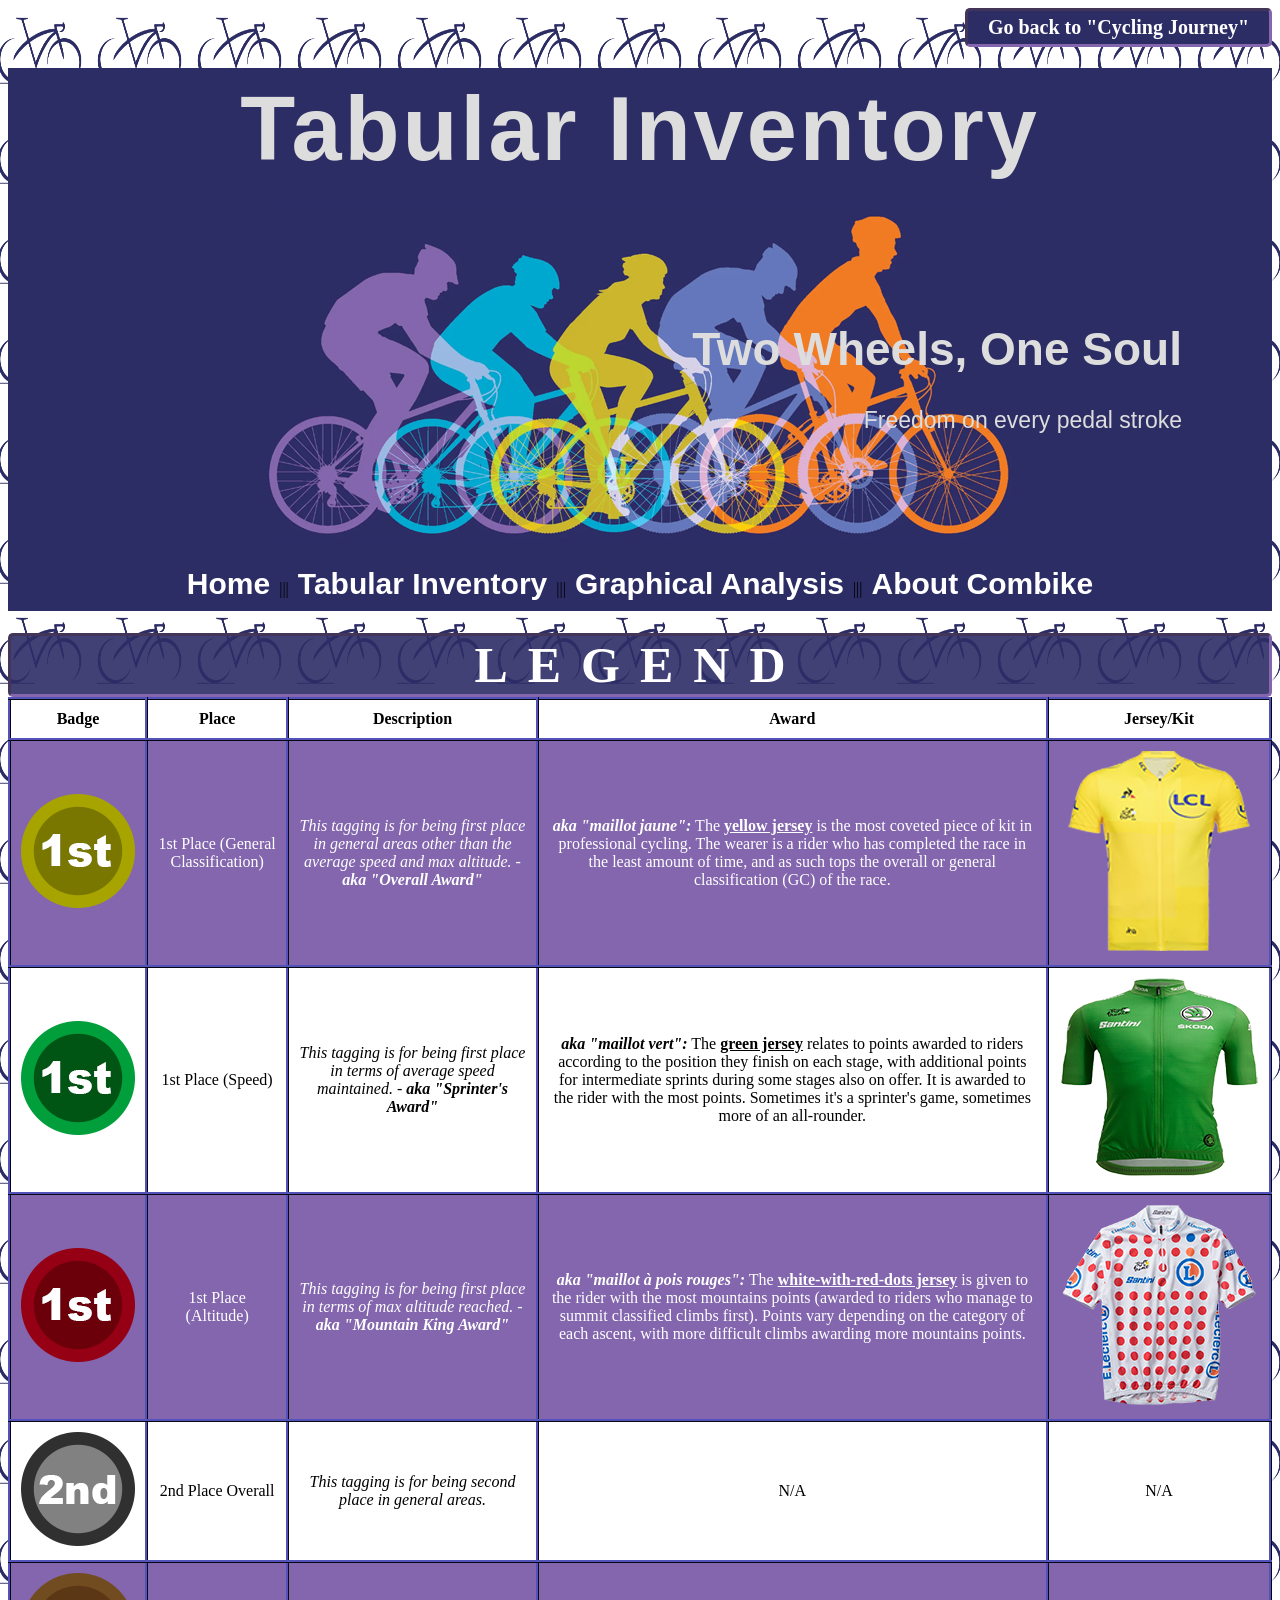
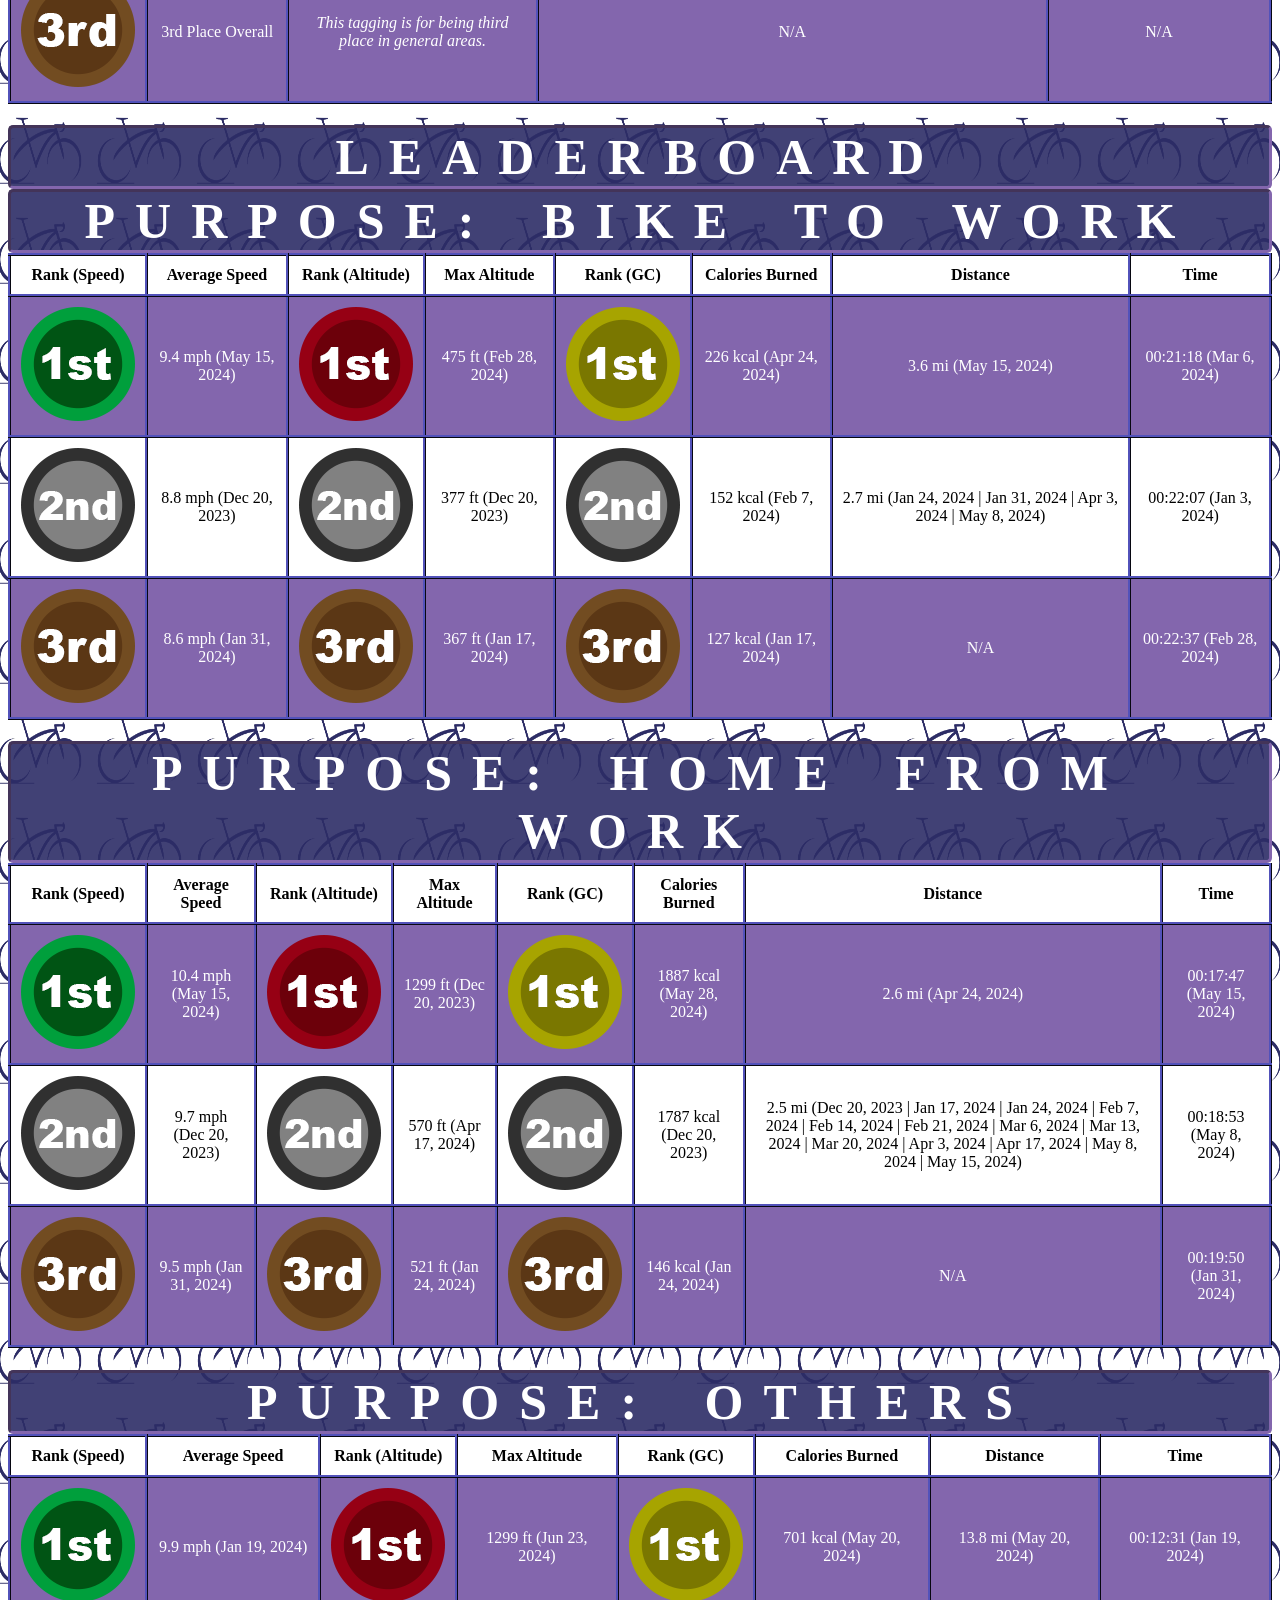
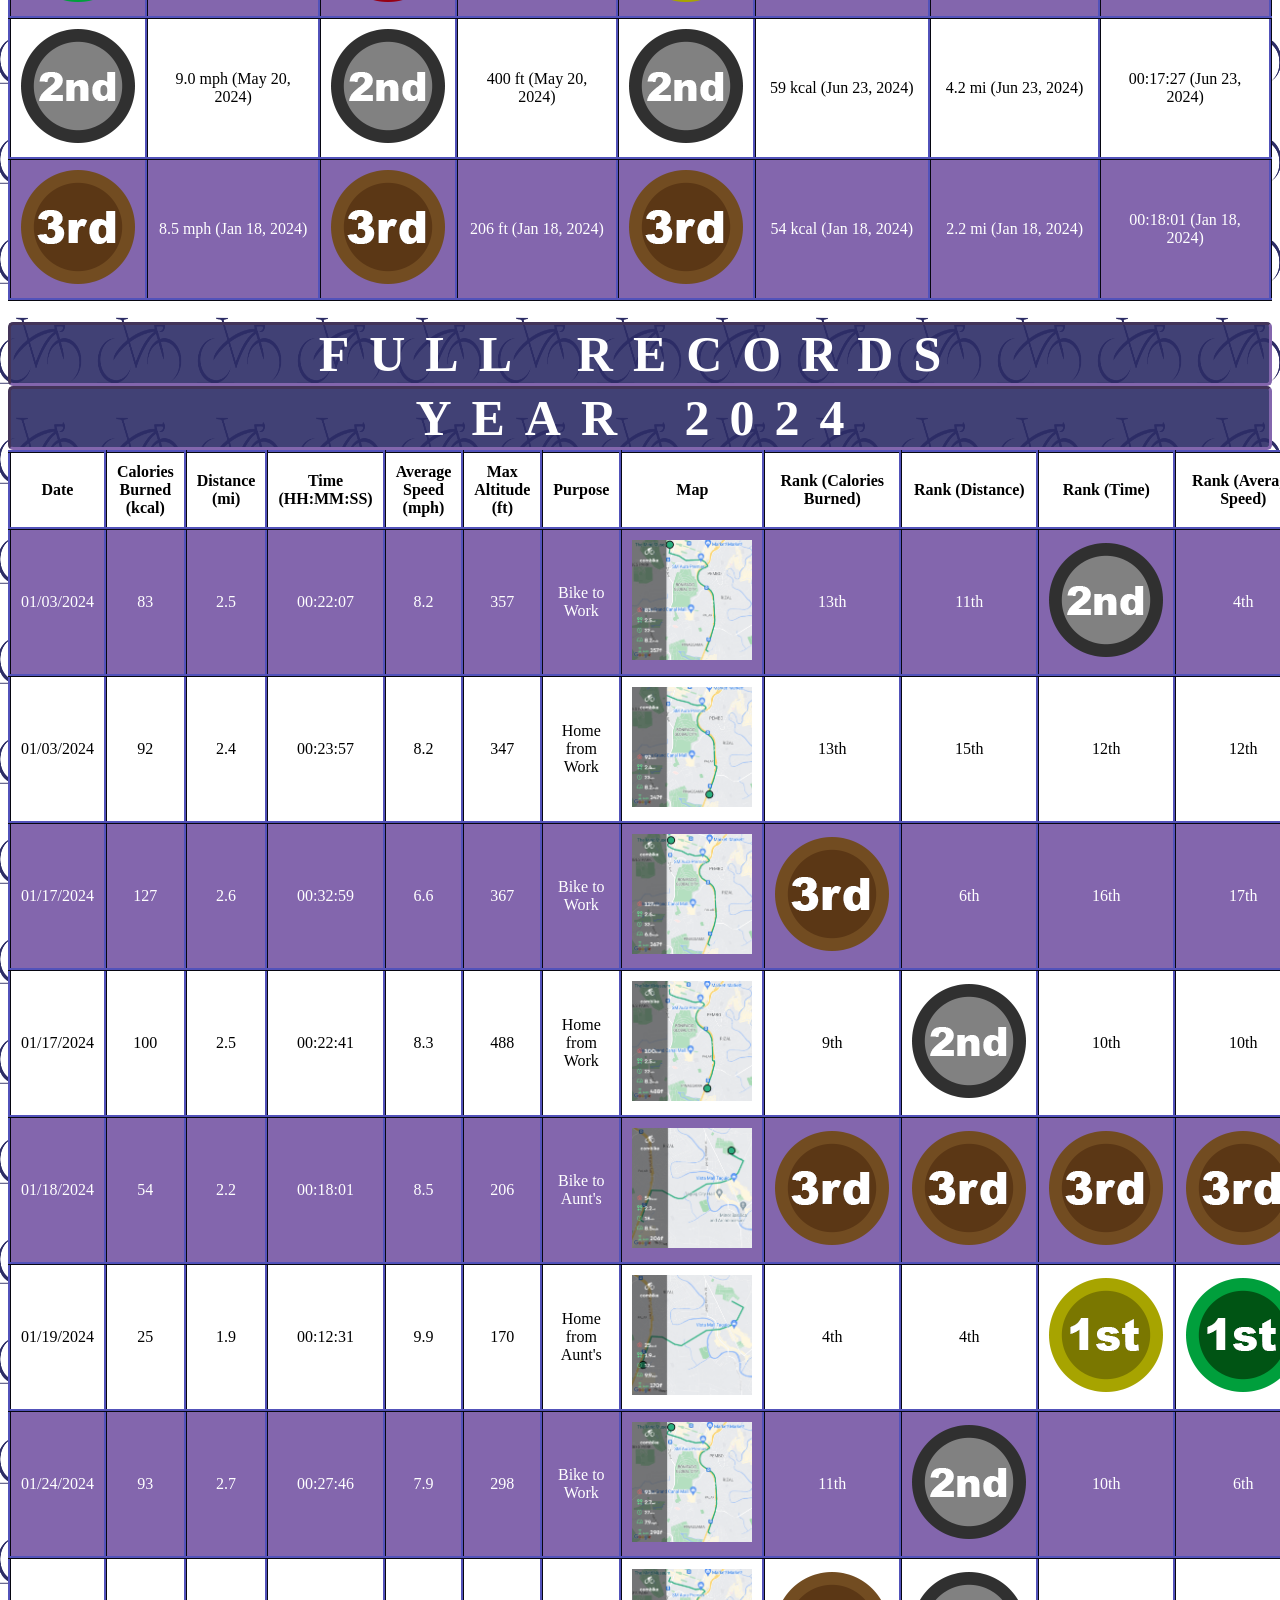
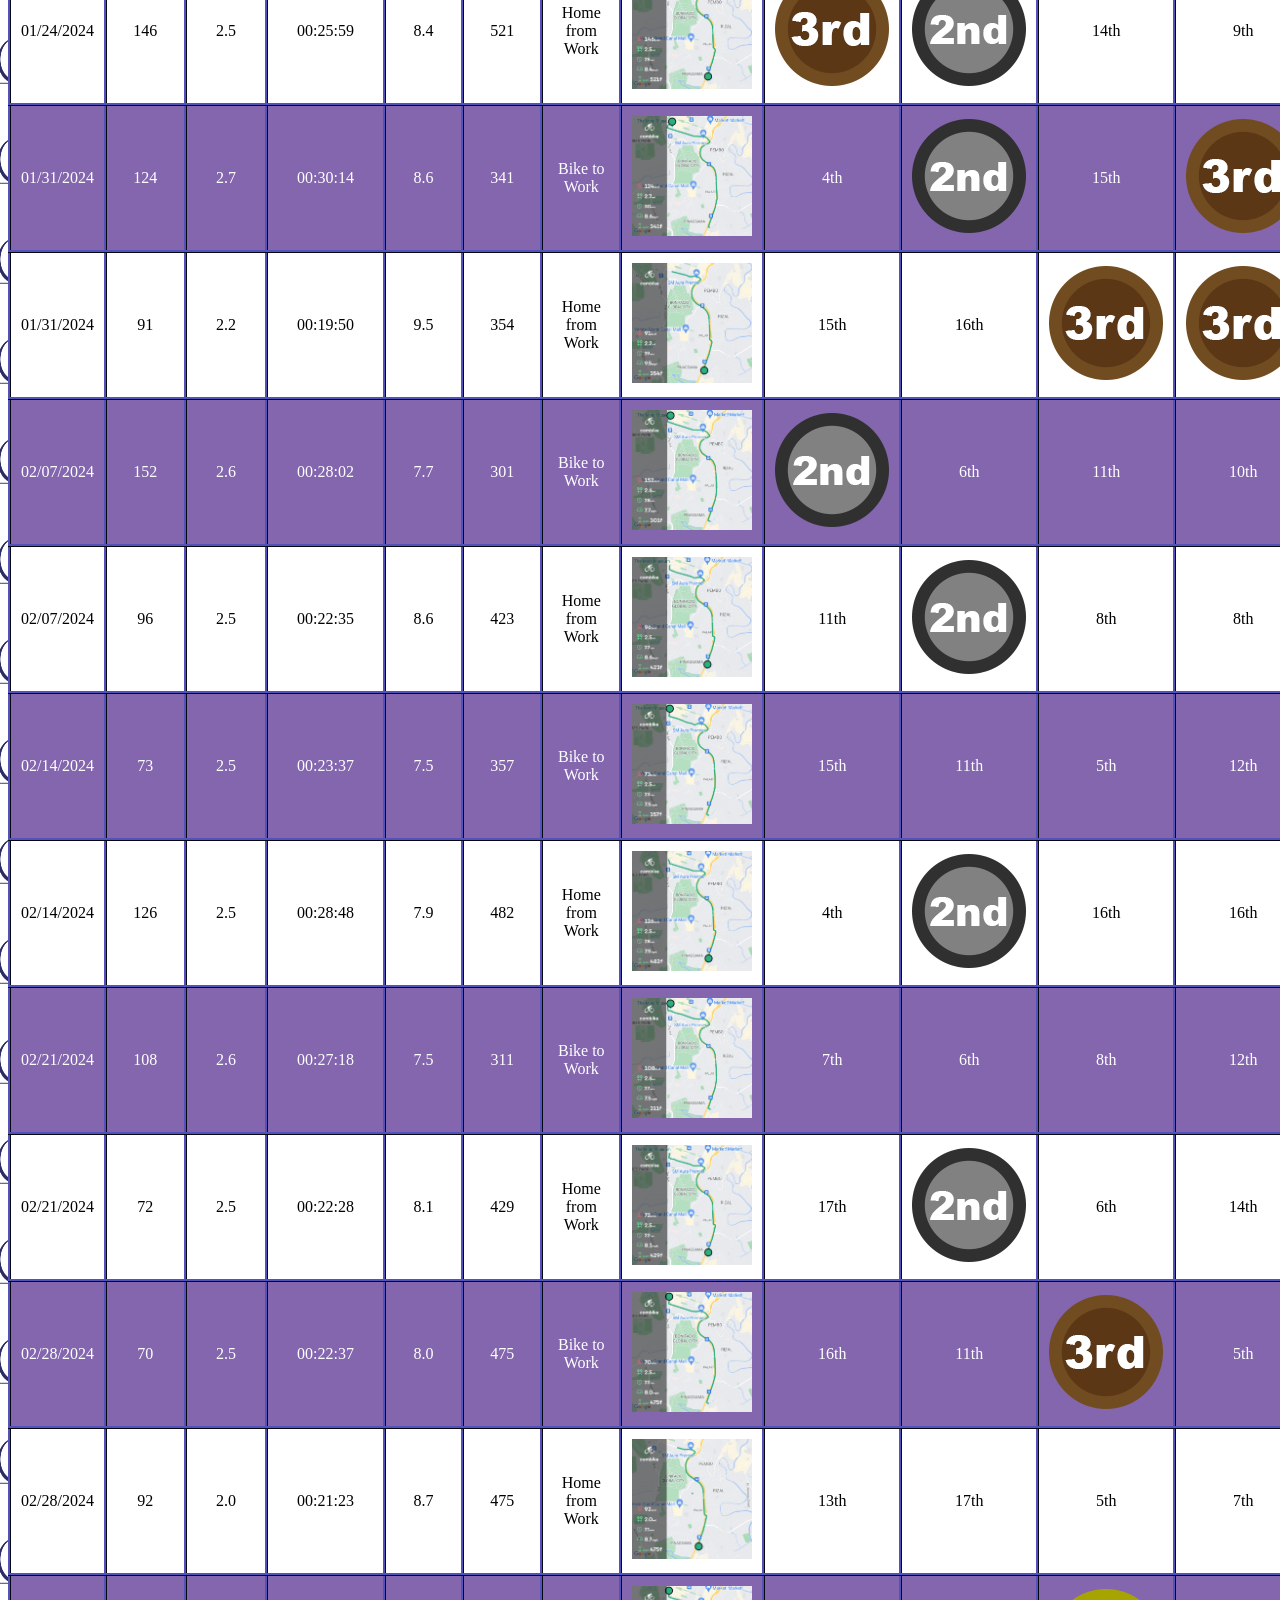
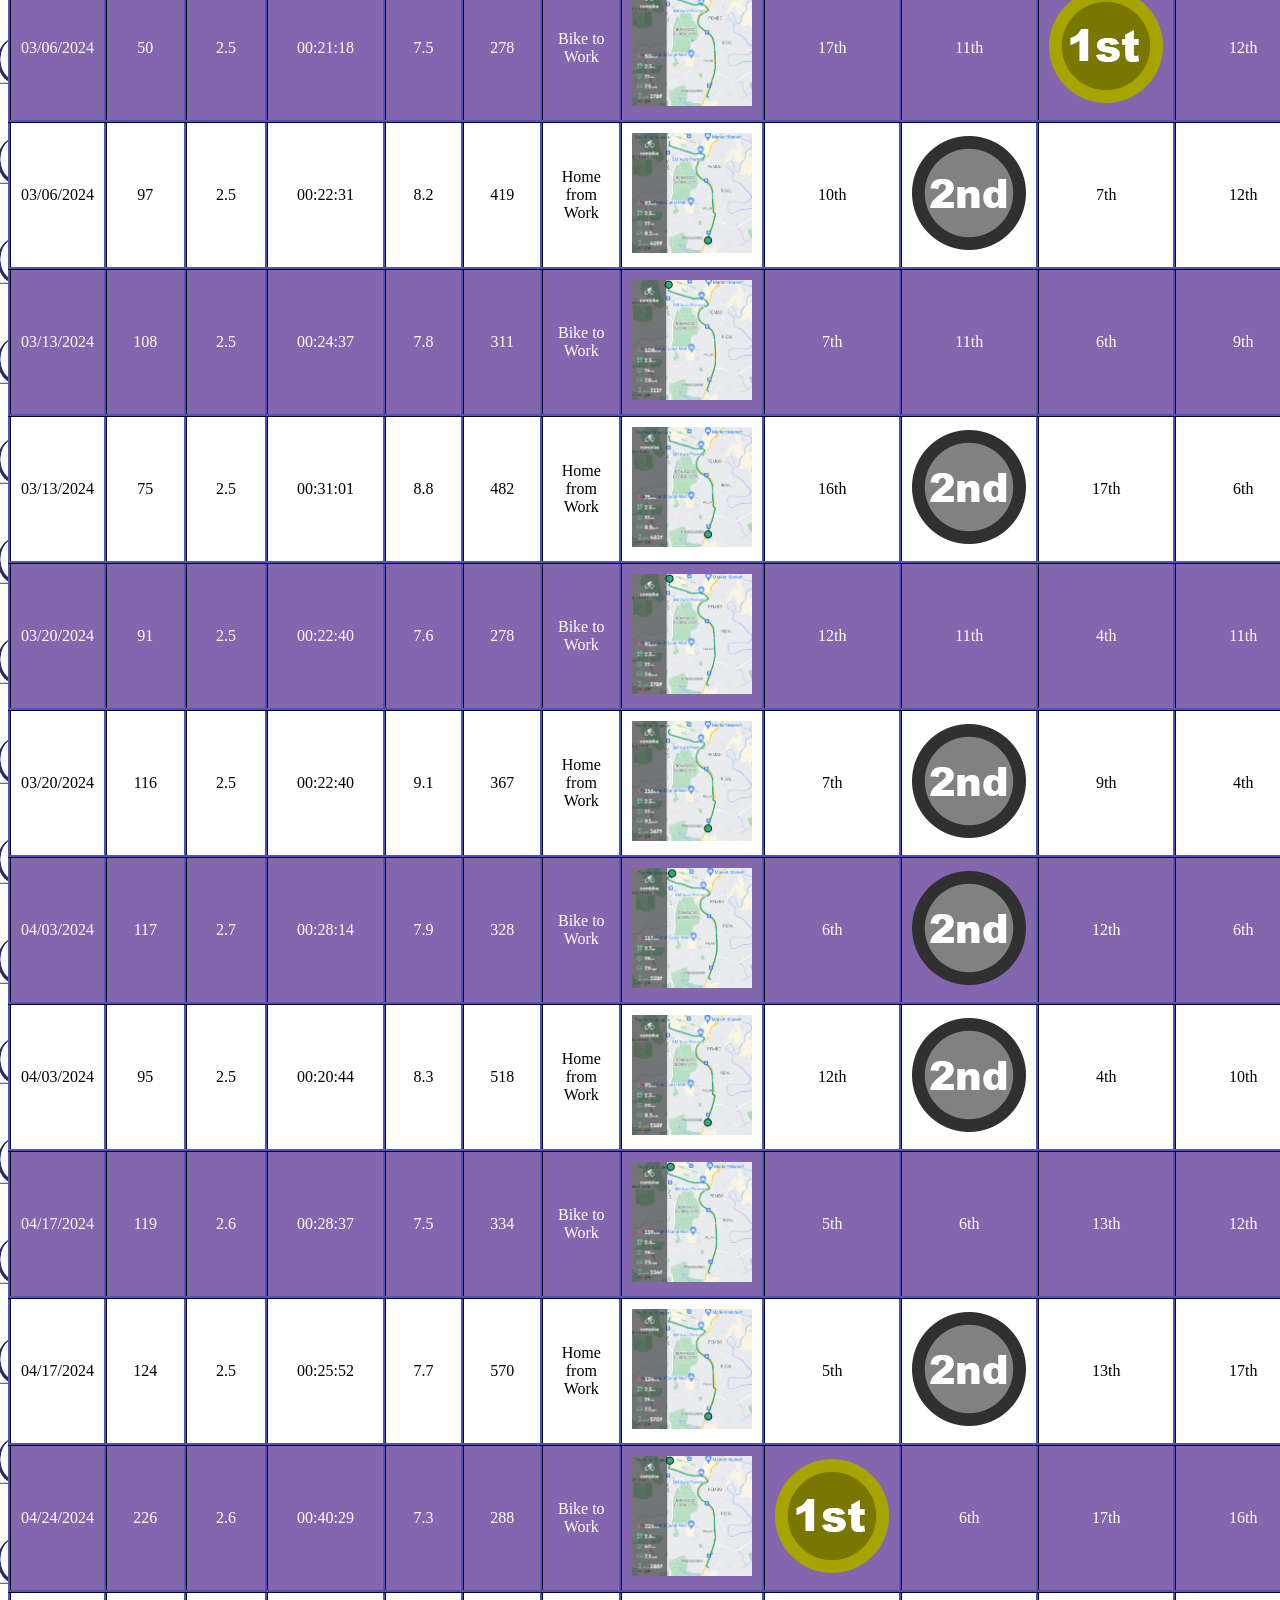
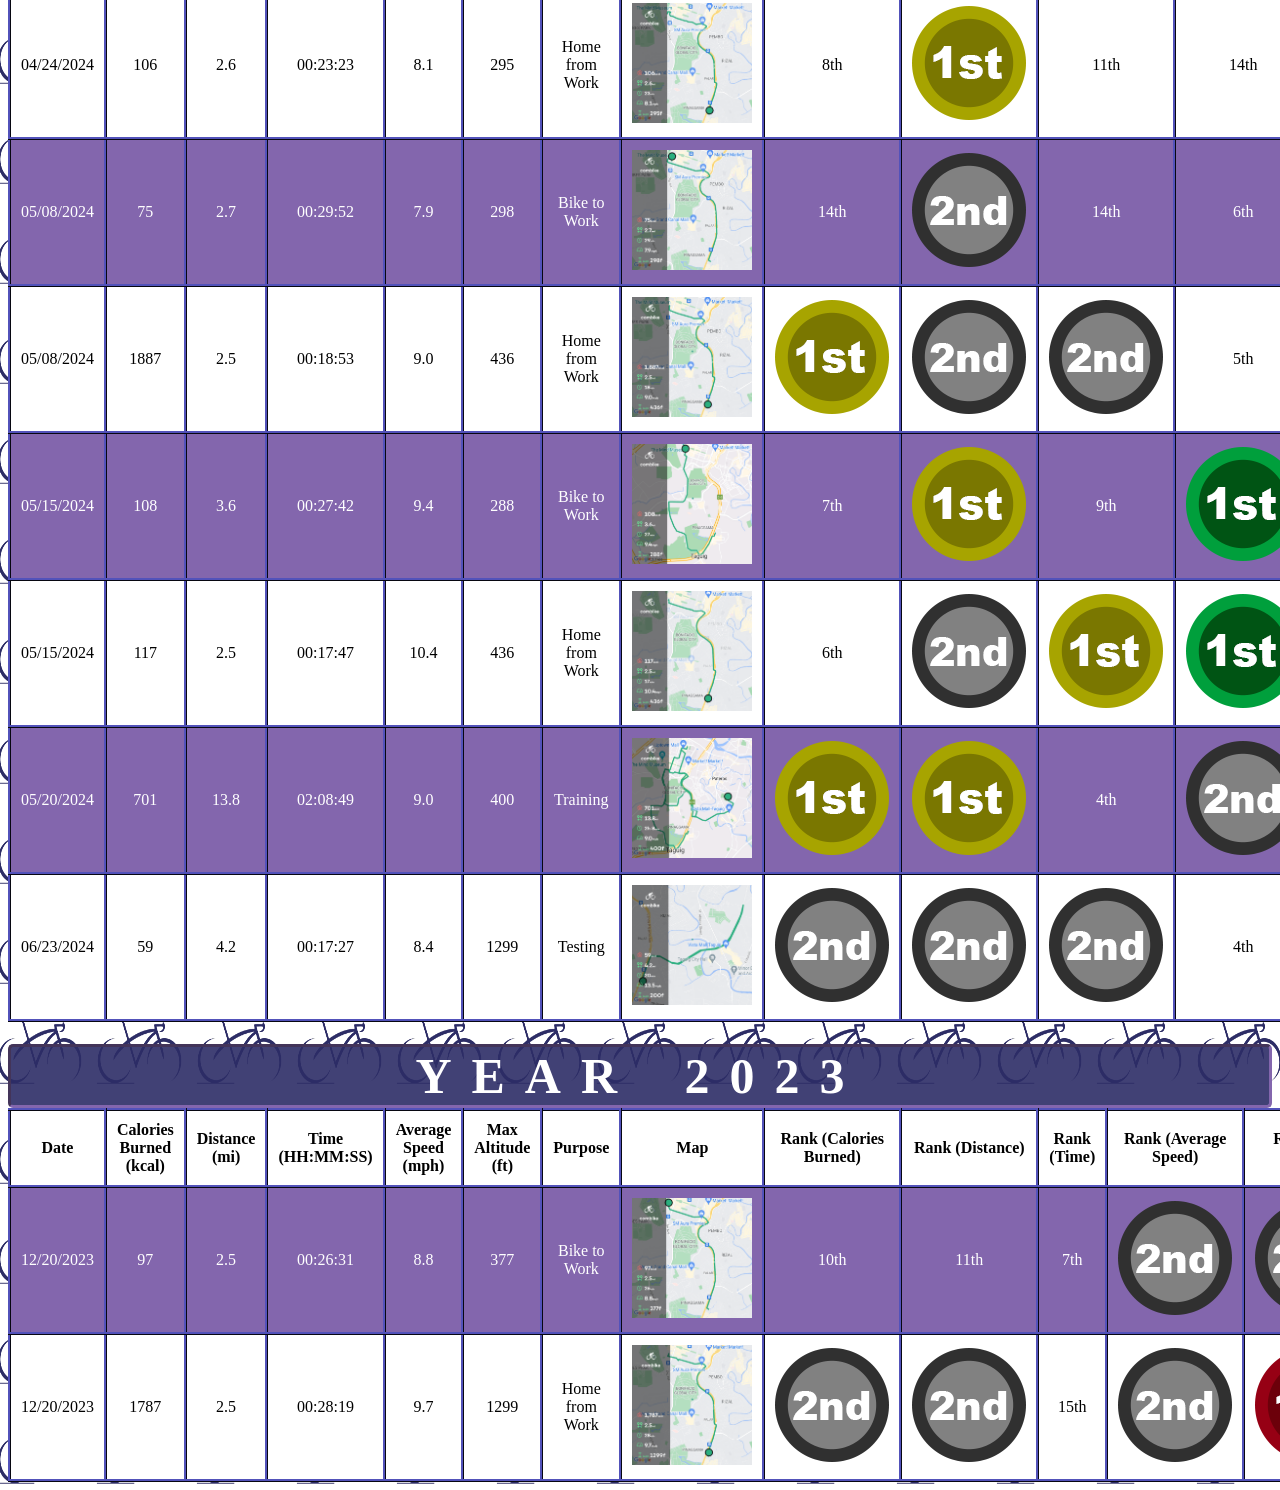
==== commit 898fadbe: "Update index.html" ====
--- a/index.html
+++ b/index.html
@@ -12,6 +12,7 @@
 <!-- 8th Sprint Update: 07/09/2024 (Deadline: 07/21/2024)-->
   <!-- Editing the Leaderboard and Rankings, separating by purpose.-->
   <!-- Adding Jersey/Kit in Legend-->
+  <!-- 07/11/2024 Update: styles.css - Lines 162, 165-166, 170-171; Arranged Leaderboard-->
 
 <!DOCTYPE html>
 <html lang="en">
@@ -101,379 +102,136 @@
 </table>
 <h1></h1>
 <div class="logo">Leaderboard</div>
-<h1></h1>
 <div class="logo">Purpose: Bike to Work</div>
 <table id="table2">
   <tr>
-    <th>Year</th>
-    <th>Date</th>
-    <th>Calories Burned (kcal)</th>
-    <th>Rank</th>
-  </tr>
-  <tr>
-    <td>2024</td>
-    <td>Apr 24</td>
-    <td>226</td>
+    <th>Rank (Speed)</th>
+    <th>Average Speed</th>
+    <th>Rank (Altitude)</th>
+    <th>Max Altitude</th>
+    <th>Rank (GC)</th>
+    <th>Calories Burned</th>
+    <th>Distance</th>
+    <th>Time</th>
+  </tr>
+  <tr>
+    <td><img src="1stspeed.png" alt="1st place in speed"></td>
+    <td>9.4 mph (May 15, 2024)</td>
+    <td><img src="1stalt.png" alt="1st place in altitude"></td>
+    <td>475 ft (Feb 28, 2024)</td>
     <td><img src="1st.png" alt="1st place"></td>
-  </tr>
-  <tr>
-    <td>2024</td>
-    <td>Feb 7</td>
-    <td>152</td>
-    <td><img src="2nd.png" alt="2nd place"></td>
-  </tr>
-  <tr>
-    <td>2024</td>
-    <td>Jan 17</td>
-    <td>127</td>
-    <td><img src="3rd.png" alt="3rd place"></td>
-  </tr>
-  <tr>
-    <th>Year</th>
-    <th>Date</th>
-    <th>Distance (mi)</th>
-    <th>Rank</th>
-  </tr>
-  <tr>
-    <td>2024</td>
-    <td>May 15</td>
-    <td>3.6</td>
-    <td><img src="1st.png" alt="1st place"></td>
-  </tr>
-  <tr>
-    <td>2024</td>
-    <td>Jan 24, Jan 31, Apr 3, May 8</td>
-    <td>2.7</td>
-    <td><img src="2nd.png" alt="2nd place"></td>
-  </tr>
-  <tr>
+    <td>226 kcal (Apr 24, 2024)</td>
+    <td>3.6 mi (May 15, 2024)</td>
+    <td>00:21:18 (Mar 6, 2024)</td>
+  </tr>
+  <tr>
+    <td><img src="2nd.png" alt="2nd place"></td>
+    <td>8.8 mph (Dec 20, 2023)</td>
+    <td><img src="2nd.png" alt="2nd place"></td>
+    <td>377 ft (Dec 20, 2023)</td>
+    <td><img src="2nd.png" alt="2nd place"></td>
+    <td>152 kcal (Feb 7, 2024)</td>
+    <td>2.7 mi (Jan 24, 2024 | Jan 31, 2024 | Apr 3, 2024 | May 8, 2024)</td>
+    <td>00:22:07 (Jan 3, 2024)</td>
+  </tr>
+  <tr>
+    <td><img src="3rd.png" alt="3rd place"></td>
+    <td>8.6 mph (Jan 31, 2024)</td>
+    <td><img src="3rd.png" alt="3rd place"></td>
+    <td>367 ft (Jan 17, 2024)</td>
+    <td><img src="3rd.png" alt="3rd place"></td>
+    <td>127 kcal (Jan 17, 2024)</td>
     <td>N/A</td>
-    <td>N/A</td>
-    <td>N/A</td>
-    <td><img src="3rd.png" alt="3rd place"></td>
-  </tr>
-  <tr>
-    <th>Year</th>
-    <th>Date</th>
-    <th>Time (HH:MM:SS)</th>
-    <th>Rank</th>
-  </tr>
-  <tr>
-    <td>2024</td>
-    <td>Mar 6</td>
-    <td>00:21:18</td>
-    <td><img src="1st.png" alt="1st place"></td>
-  </tr>
-  <tr>
-    <td>2024</td>
-    <td>Jan 3</td>
-    <td>00:22:07</td>
-    <td><img src="2nd.png" alt="2nd place"></td>
-  </tr>
-  <tr>
-    <td>2024</td>
-    <td>Feb 28</td>
-    <td>00:22:37</td>
-    <td><img src="3rd.png" alt="3rd place"></td>
-  </tr>
-  <tr>
-    <th>Year</th>
-    <th>Date</th>
-    <th>Average Speed (mph)</th>
-    <th>Place</th>
-  </tr>
-  <tr>
-    <td>2024</td>
-    <td>May 15</td>
-    <td>9.4</td>
-    <td><img src="1stspeed.png" alt="1st place in speed"></td>
-  </tr>
-  <tr>
-    <td>2023</td>
-    <td>Dec 20</td>
-    <td>8.8</td>
-    <td><img src="2nd.png" alt="2nd place"></td>
-  </tr>
-  <tr>
-    <td>2024</td>
-    <td>Jan 31</td>
-    <td>8.6</td>
-    <td><img src="3rd.png" alt="3rd place"></td>
-  </tr>
-  <tr>
-    <th>Year</th>
-    <th>Date</th>
-    <th>Max Altitude (ft)</th>
-    <th>Place</th>
-  </tr>
-  <tr>
-    <td>2024</td>
-    <td>Feb 28</td>
-    <td>475</td>
-    <td><img src="1stalt.png" alt="1st place in altitude"></td>
-  </tr>
-  <tr>
-    <td>2023</td>
-    <td>Dec 20</td>
-    <td>377</td>
-    <td><img src="2nd.png" alt="2nd place"></td>
-  </tr> 
-  <tr>
-    <td>2024</td>
-    <td>Jan 17</td>
-    <td>367</td>
-    <td><img src="3rd.png" alt="3rd place"></td>
-  </tr> 
+    <td>00:22:37 (Feb 28, 2024)</td>
 </table>
 <h1></h1>
 <div class="logo">Purpose: Home from Work</div>
 <table id="table3">
   <tr>
-    <th>Year</th>
-    <th>Date</th>
-    <th>Calories Burned (kcal)</th>
-    <th>Rank</th>
-  </tr>
-  <tr>
-    <td>2024</td>
-    <td>May 28</td>
-    <td>1887</td>
+    <th>Rank (Speed)</th>
+    <th>Average Speed</th>
+    <th>Rank (Altitude)</th>
+    <th>Max Altitude</th>
+    <th>Rank (GC)</th>
+    <th>Calories Burned</th>
+    <th>Distance</th>
+    <th>Time</th>
+  </tr>
+  <tr>
+    <td><img src="1stspeed.png" alt="1st place in speed"></td>
+    <td>10.4 mph (May 15, 2024)</td>
+    <td><img src="1stalt.png" alt="1st place in altitude"></td>
+    <td>1299 ft (Dec 20, 2023)</td>
     <td><img src="1st.png" alt="1st place"></td>
-  </tr>
-  <tr>
-    <td>2023</td>
-    <td>Dec 20</td>
-    <td>1787</td>
-    <td><img src="2nd.png" alt="2nd place"></td>
-  </tr>
-  <tr>
-    <td>2024</td>
-    <td>Jan 24</td>
-    <td>146</td>
-    <td><img src="3rd.png" alt="3rd place"></td>
-  </tr>
-  <tr>
-    <th>Year</th>
-    <th>Date</th>
-    <th>Distance (mi)</th>
-    <th>Rank</th>
-  </tr>
-  <tr>
-    <td>2024</td>
-    <td>April 24</td>
-    <td>2.6</td>
-    <td><img src="1st.png" alt="1st place"></td>
-  </tr>
-  <tr>
-    <td>2023</td>
-    <td>Dec 20, Jan 17, Jan 24, Feb 7, Feb 14, Feb 21, Mar 6, Mar 13, Mar 20, Apr 3, Apr 17, May 8, May 15</td>
-    <td>2.5</td>
-    <td><img src="2nd.png" alt="2nd place"></td>
-  </tr>
-  <tr>
+    <td>1887 kcal (May 28, 2024)</td>
+    <td>2.6 mi (Apr 24, 2024)</td>
+    <td>00:17:47 (May 15, 2024)</td>
+  </tr>
+  <tr>
+    <td><img src="2nd.png" alt="2nd place"></td>
+    <td>9.7 mph (Dec 20, 2023)</td>
+    <td><img src="2nd.png" alt="2nd place"></td>
+    <td>570 ft (Apr 17, 2024)</td>
+    <td><img src="2nd.png" alt="2nd place"></td>
+    <td>1787 kcal (Dec 20, 2023)</td>
+    <td>2.5 mi (Dec 20, 2023 | Jan 17, 2024 | Jan 24, 2024 | Feb 7, 2024 | Feb 14, 2024 | Feb 21, 2024 | Mar 6, 2024 | Mar 13, 2024 | Mar 20, 2024 | Apr 3, 2024 | Apr 17, 2024 | May 8, 2024 | May 15, 2024)</td>
+    <td>00:18:53 (May 8, 2024)</td>
+  </tr>
+  <tr>
+    <td><img src="3rd.png" alt="3rd place"></td>
+    <td>9.5 mph (Jan 31, 2024)</td>
+    <td><img src="3rd.png" alt="3rd place"></td>
+    <td>521 ft (Jan 24, 2024)</td>
+    <td><img src="3rd.png" alt="3rd place"></td>
+    <td>146 kcal (Jan 24, 2024)</td>
     <td>N/A</td>
-    <td>N/A</td>
-    <td>N/A</td>
-    <td><img src="3rd.png" alt="3rd place"></td>
-  </tr>
-  <tr>
-    <th>Year</th>
-    <th>Date</th>
-    <th>Time (HH:MM:SS)</th>
-    <th>Rank</th>
-  </tr>
-  <tr>
-    <td>2024</td>
-    <td>May 15</td>
-    <td>00:17:47</td>
-    <td><img src="1st.png" alt="1st place"></td>
-  </tr>
-  <tr>
-    <td>2024</td>
-    <td>May 8</td>
-    <td>00:18:53</td>
-    <td><img src="2nd.png" alt="2nd place"></td>
-  </tr>
-  <tr>
-    <td>2024</td>
-    <td>Jan 31</td>
-    <td>00:19:50</td>
-    <td><img src="3rd.png" alt="3rd place"></td>
-  </tr>
-  <tr>
-    <th>Year</th>
-    <th>Date</th>
-    <th>Average Speed (mph)</th>
-    <th>Place</th>
-  </tr>
-  <tr>
-    <td>2024</td>
-    <td>May 15</td>
-    <td>10.4</td>
-    <td><img src="1stspeed.png" alt="1st place in speed"></td>
-  </tr>
-  <tr>
-    <td>2023</td>
-    <td>Dec 20</td>
-    <td>9.7</td>
-    <td><img src="2nd.png" alt="2nd place"></td>
-  </tr>
-  <tr>
-    <td>2024</td>
-    <td>Jan 31</td>
-    <td>9.5</td>
-    <td><img src="3rd.png" alt="3rd place"></td>
-  </tr>
-  <tr>
-    <th>Year</th>
-    <th>Date</th>
-    <th>Max Altitude (ft)</th>
-    <th>Place</th>
-  </tr>
-  <tr>
-    <td>2023</td>
-    <td>Dec 20</td>
-    <td>1299</td>
-    <td><img src="1stalt.png" alt="1st place in altitude"></td>
-  </tr>
-  <tr>
-    <td>2024</td>
-    <td>April 17</td>
-    <td>570</td>
-    <td><img src="2nd.png" alt="2nd place"></td>
-  </tr> 
-  <tr>
-    <td>2024</td>
-    <td>Jan 24</td>
-    <td>521</td>
-    <td><img src="3rd.png" alt="3rd place"></td>
-  </tr> 
+    <td>00:19:50 (Jan 31, 2024)</td>
 </table>
 <h1></h1>
 <div class="logo">Purpose: Others</div>
 <table id="table4">
   <tr>
-    <th>Year</th>
-    <th>Date</th>
-    <th>Calories Burned (kcal)</th>
-    <th>Rank</th>
-  </tr>
-  <tr>
-    <td>2024</td>
-    <td>May 20</td>
-    <td>701</td>
+    <th>Rank (Speed)</th>
+    <th>Average Speed</th>
+    <th>Rank (Altitude)</th>
+    <th>Max Altitude</th>
+    <th>Rank (GC)</th>
+    <th>Calories Burned</th>
+    <th>Distance</th>
+    <th>Time</th>
+  </tr>
+  <tr>
+    <td><img src="1stspeed.png" alt="1st place in speed"></td>
+    <td>9.9 mph (Jan 19, 2024)</td>
+    <td><img src="1stalt.png" alt="1st place in altitude"></td>
+    <td>1299 ft (Jun 23, 2024)</td>
     <td><img src="1st.png" alt="1st place"></td>
-  </tr>
-  <tr>
-    <td>2024</td>
-    <td>Jun 23</td>
-    <td>59</td>
-    <td><img src="2nd.png" alt="2nd place"></td>
-  </tr>
-  <tr>
-    <td>2024</td>
-    <td>Jan 18</td>
-    <td>54</td>
-    <td><img src="3rd.png" alt="3rd place"></td>
-  </tr>
-  <tr>
-    <th>Year</th>
-    <th>Date</th>
-    <th>Distance (mi)</th>
-    <th>Rank</th>
-  </tr>
-  <tr>
-    <td>2024</td>
-    <td>May 20</td>
-    <td>13.8</td>
-    <td><img src="1st.png" alt="1st place"></td>
-  </tr>
-  <tr>
-    <td>2024</td>
-    <td>Jun 23</td>
-    <td>4.2</td>
-    <td><img src="2nd.png" alt="2nd place"></td>
-  </tr>
-  <tr>
-    <td>2024</td>
-    <td>Jan 18</td>
-    <td>2.2</td>
-    <td><img src="3rd.png" alt="3rd place"></td>
-  </tr>
-  <tr>
-    <th>Year</th>
-    <th>Date</th>
-    <th>Time (HH:MM:SS)</th>
-    <th>Rank</th>
-  </tr>
-  <tr>
-    <td>2024</td>
-    <td>Jan 19</td>
-    <td>00:12:31</td>
-    <td><img src="1st.png" alt="1st place"></td>
-  </tr>
-  <tr>
-    <td>2024</td>
-    <td>Jun 23</td>
-    <td>00:17:27</td>
-    <td><img src="2nd.png" alt="2nd place"></td>
-  </tr>
-  <tr>
-    <td>2024</td>
-    <td>Jan 18</td>
-    <td>00:18:01</td>
-    <td><img src="3rd.png" alt="3rd place"></td>
-  </tr>
-  <tr>
-    <th>Year</th>
-    <th>Date</th>
-    <th>Average Speed (mph)</th>
-    <th>Place</th>
-  </tr>
-  <tr>
-    <td>2024</td>
-    <td>Jan 19</td>
-    <td>9.9</td>
-    <td><img src="1stspeed.png" alt="1st place in speed"></td>
-  </tr>
-  <tr>
-    <td>2024</td>
-    <td>May 20</td>
-    <td>9.0</td>
-    <td><img src="2nd.png" alt="2nd place"></td>
-  </tr>
-  <tr>
-    <td>2024</td>
-    <td>Jan 18</td>
-    <td>8.5</td>
-    <td><img src="3rd.png" alt="3rd place"></td>
-  </tr>
-  <tr>
-    <th>Year</th>
-    <th>Date</th>
-    <th>Max Altitude (ft)</th>
-    <th>Place</th>
-  </tr>
-  <tr>
-    <td>2024</td>
-    <td>Jun 23</td>
-    <td>1299</td>
-    <td><img src="1stalt.png" alt="1st place in altitude"></td>
-  </tr>
-  <tr>
-    <td>2024</td>
-    <td>May 20</td>
-    <td>400</td>
-    <td><img src="2nd.png" alt="2nd place"></td>
-  </tr> 
-  <tr>
-    <td>2024</td>
-    <td>Jan 18</td>
-    <td>206</td>
-    <td><img src="3rd.png" alt="3rd place"></td>
-  </tr> 
+    <td>701 kcal (May 20, 2024)</td>
+    <td>13.8 mi (May 20, 2024)</td>
+    <td>00:12:31 (Jan 19, 2024)</td>
+  </tr>
+  <tr>
+    <td><img src="2nd.png" alt="2nd place"></td>
+    <td>9.0 mph (May 20, 2024)</td>
+    <td><img src="2nd.png" alt="2nd place"></td>
+    <td>400 ft (May 20, 2024)</td>
+    <td><img src="2nd.png" alt="2nd place"></td>
+    <td>59 kcal (Jun 23, 2024)</td>
+    <td>4.2 mi (Jun 23, 2024)</td>
+    <td>00:17:27 (Jun 23, 2024)</td>
+  </tr>
+  <tr>
+    <td><img src="3rd.png" alt="3rd place"></td>
+    <td>8.5 mph (Jan 18, 2024)</td>
+    <td><img src="3rd.png" alt="3rd place"></td>
+    <td>206 ft (Jan 18, 2024)</td>
+    <td><img src="3rd.png" alt="3rd place"></td>
+    <td>54 kcal (Jan 18, 2024)</td>
+    <td>2.2 mi (Jan 18, 2024)</td>
+    <td>00:18:01 (Jan 18, 2024)</td>
 </table>
 <h1></h1>
+<div class="logo">Full Records</div>
 <div class="logo">Year 2024</div>
 <table id="table5">
   <tr>
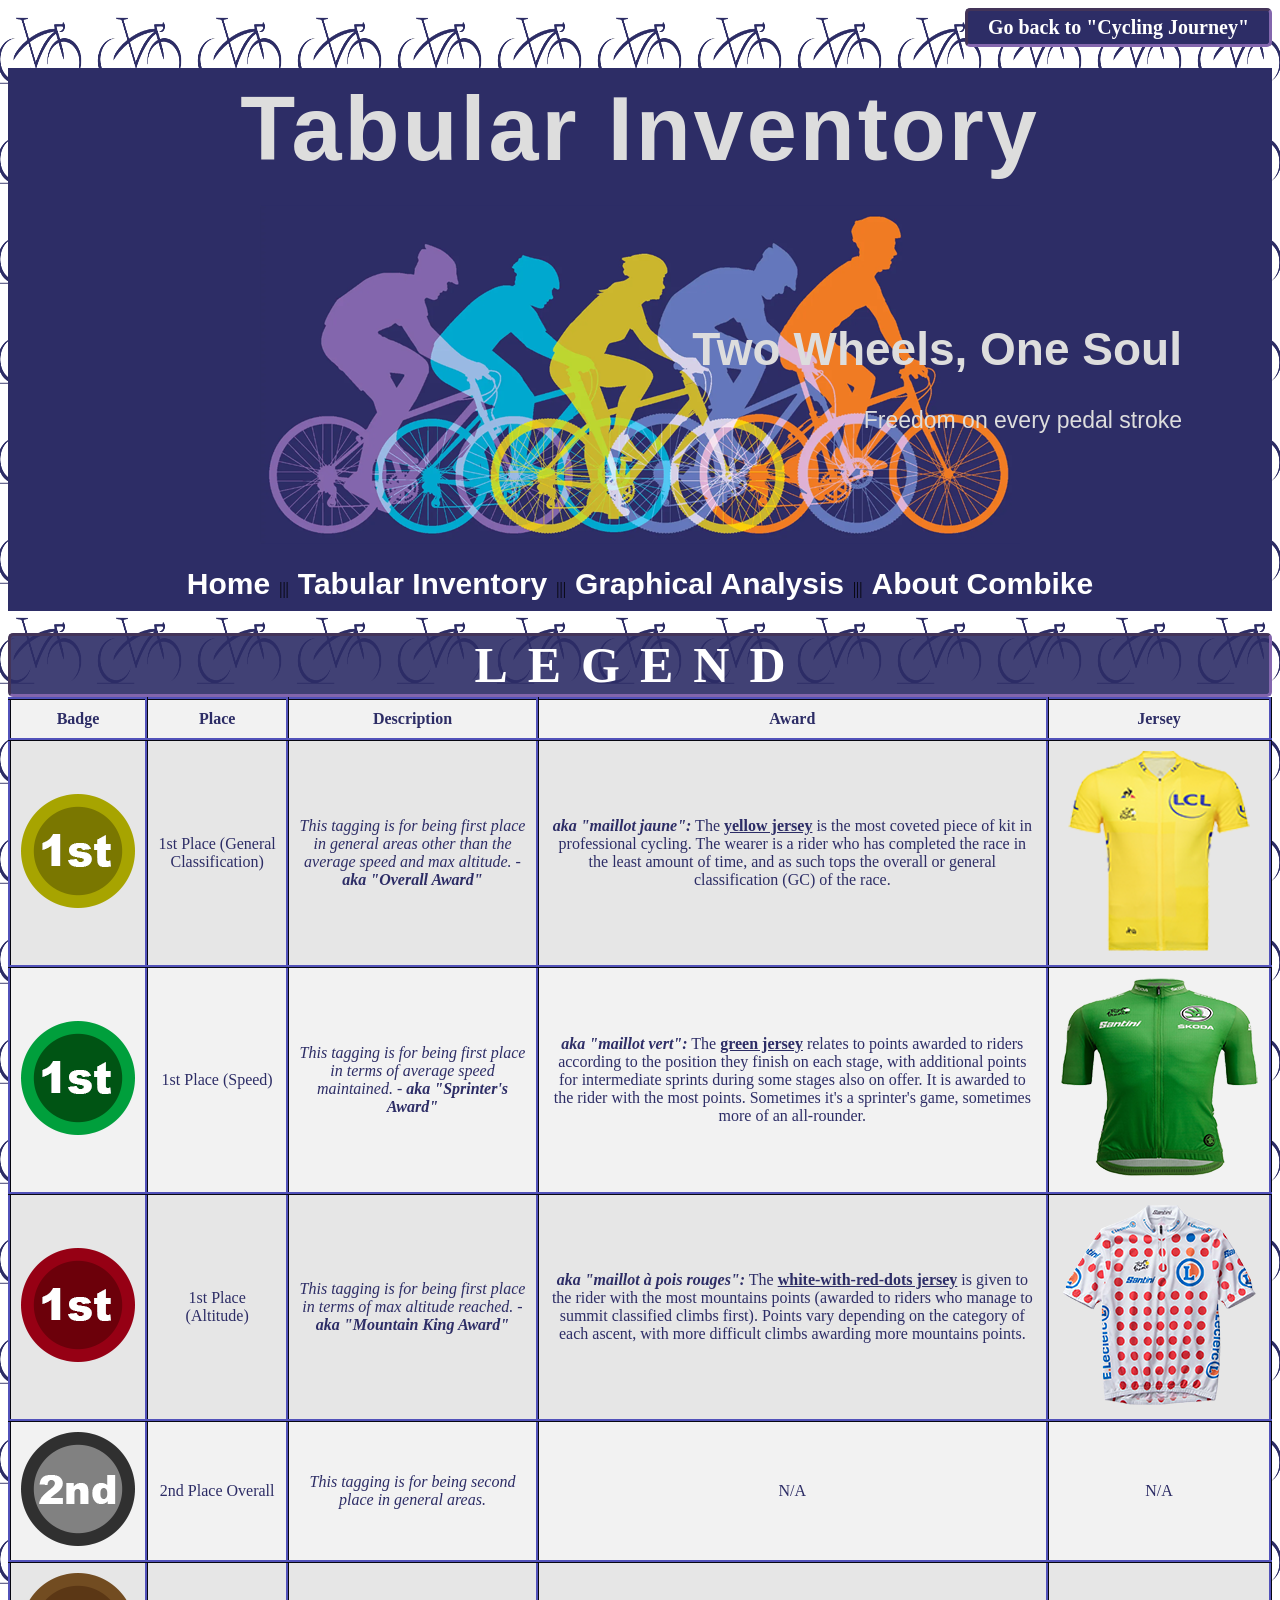
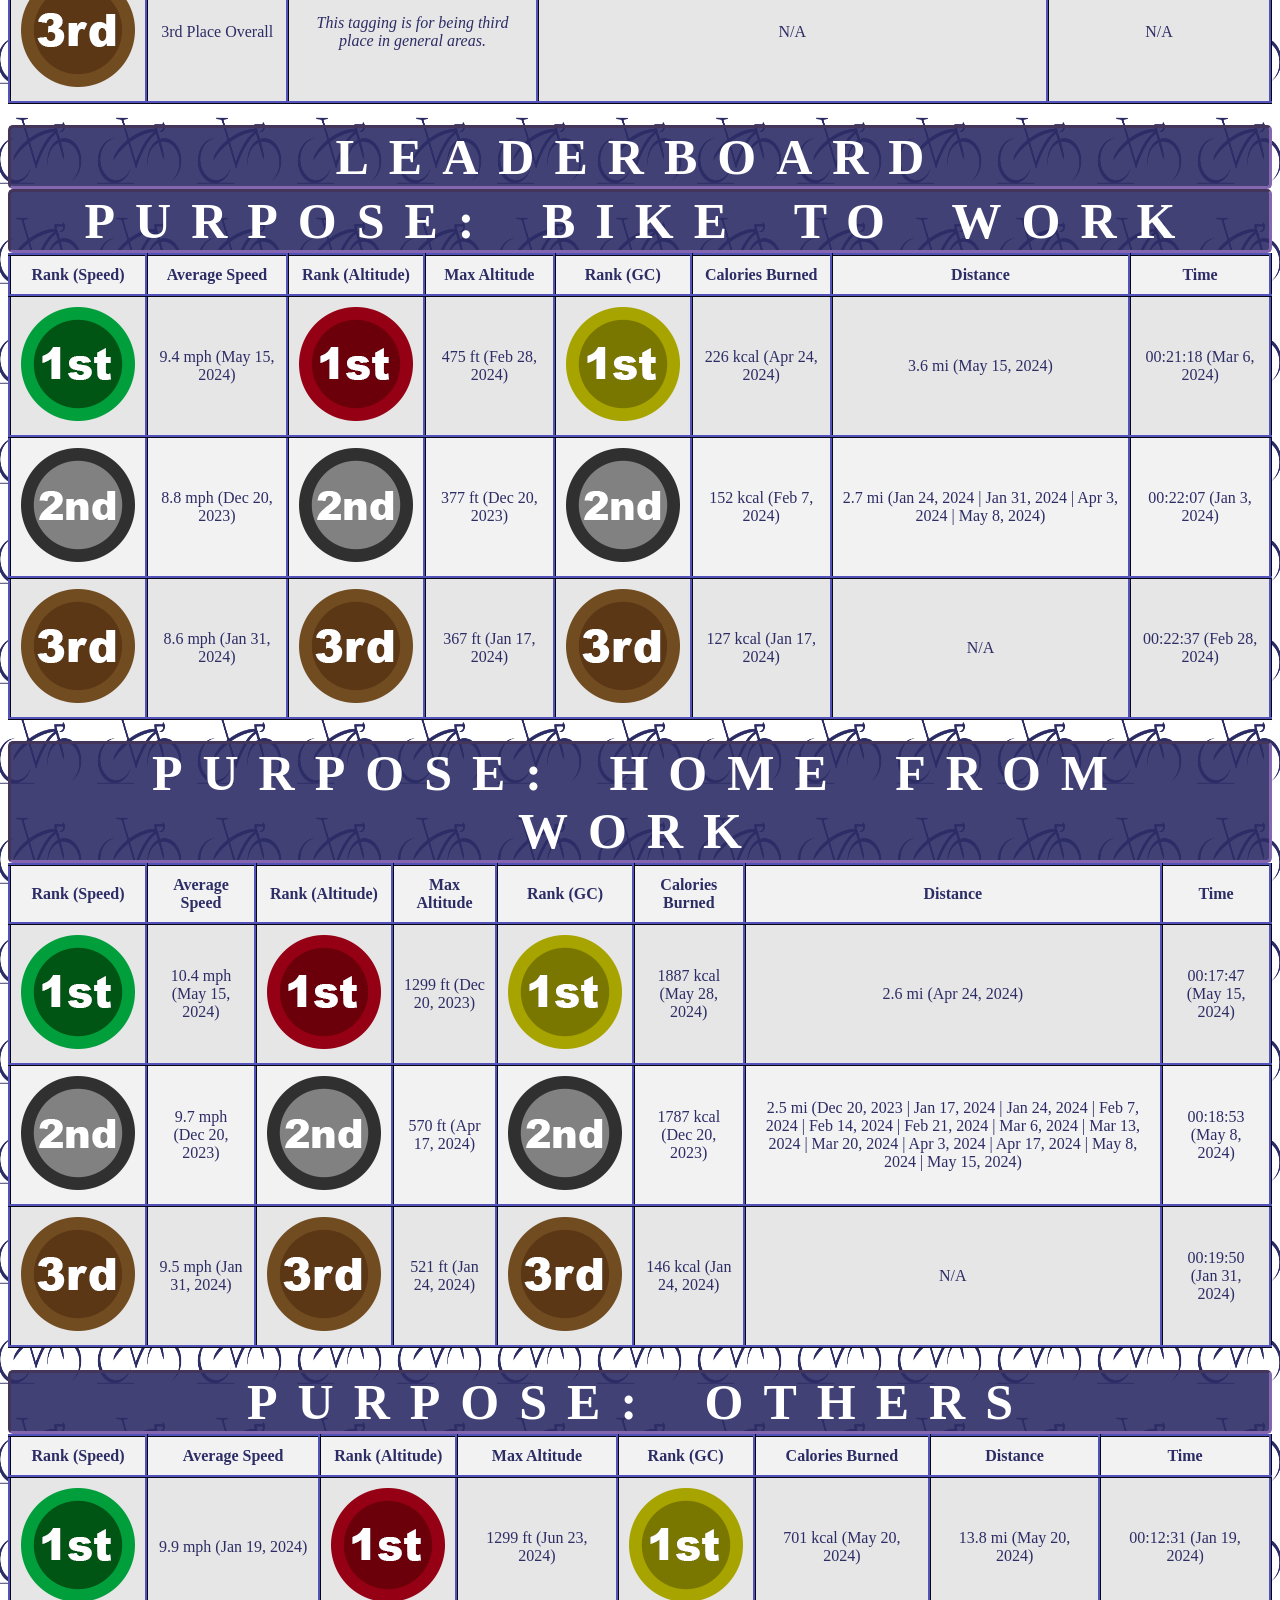
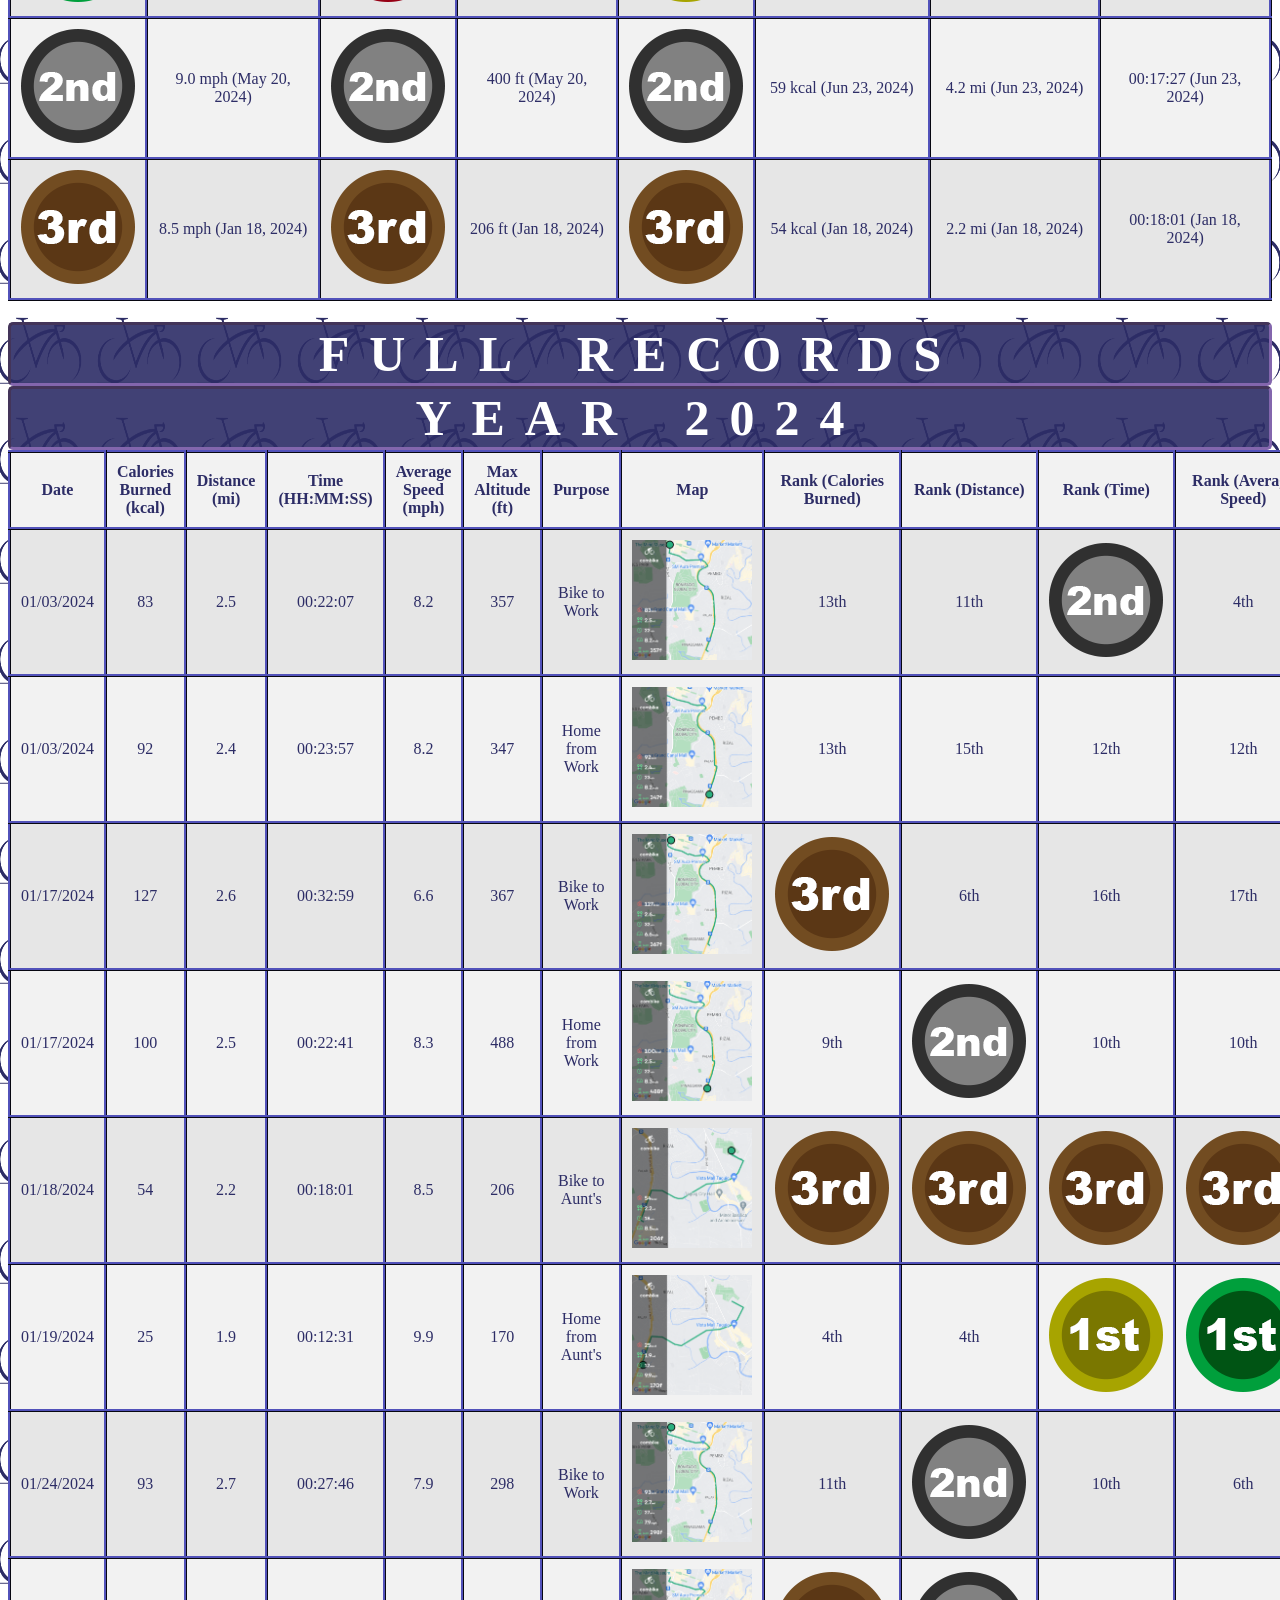
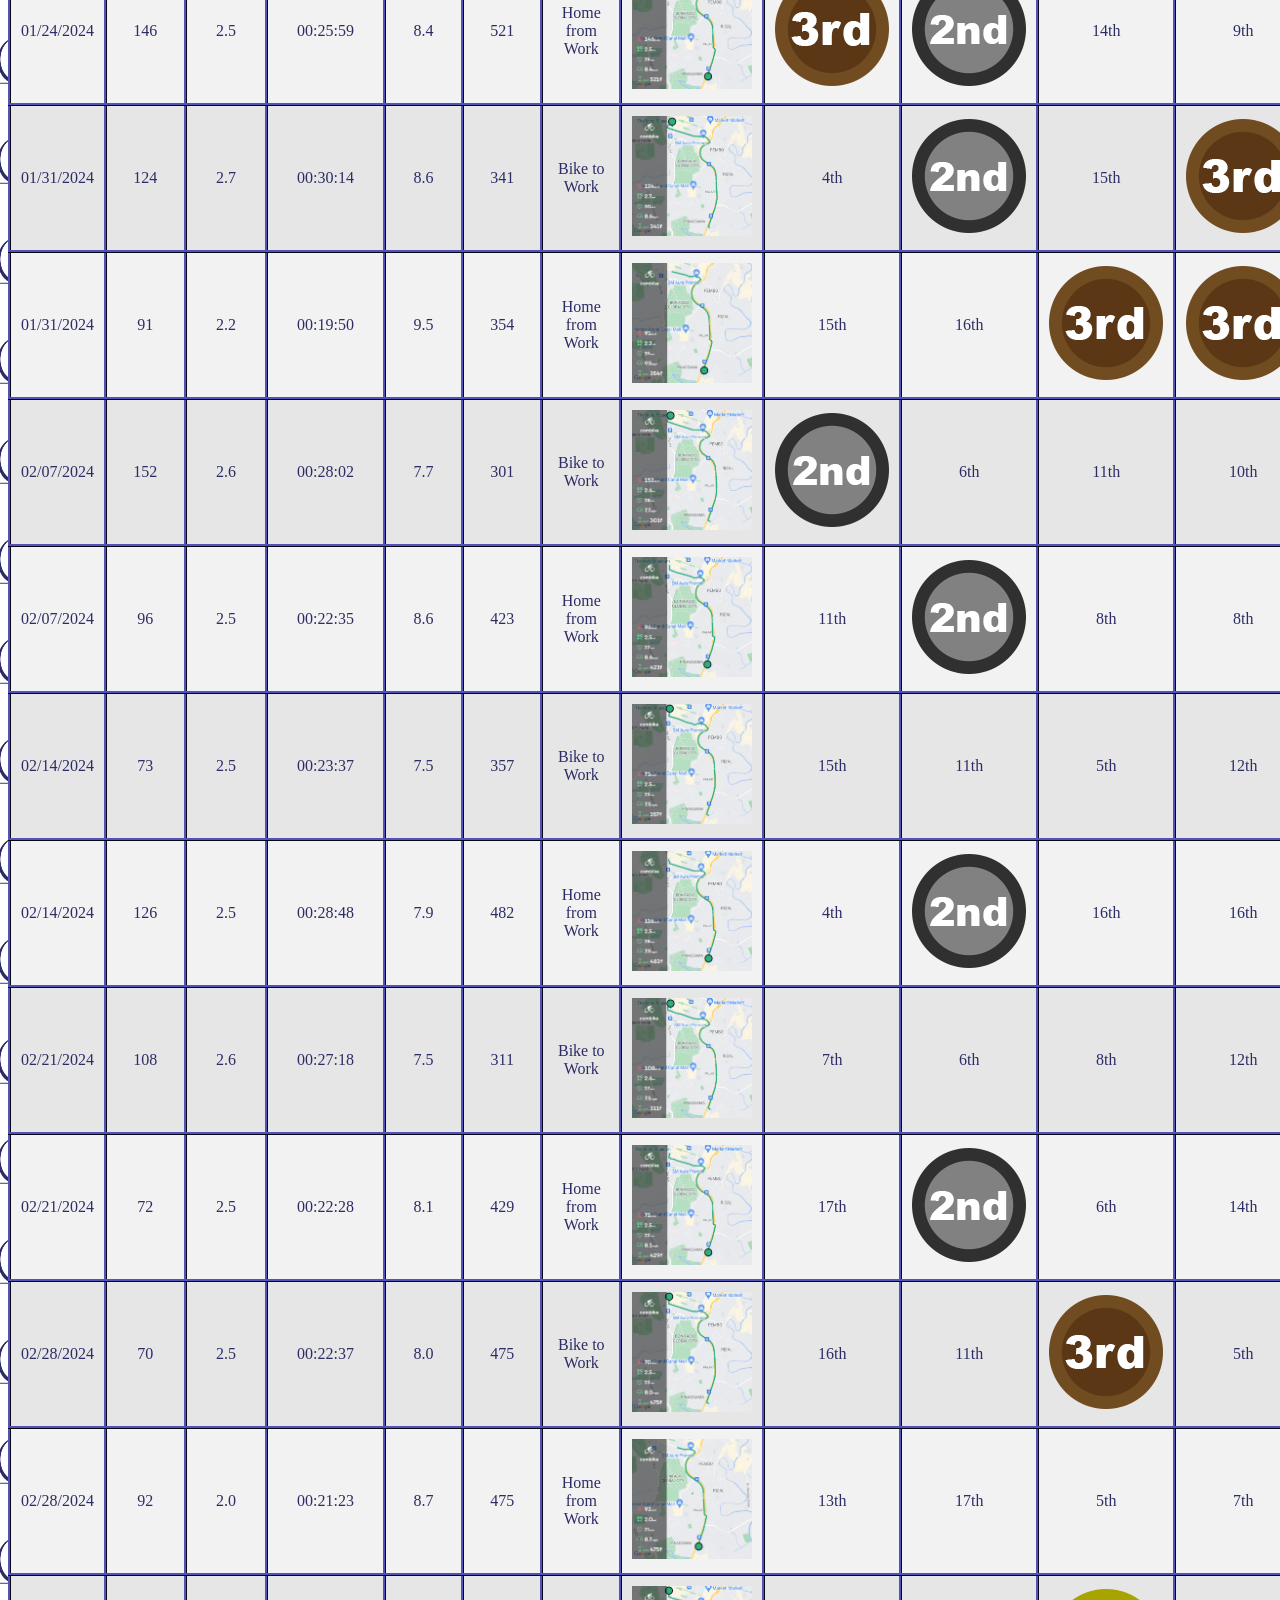
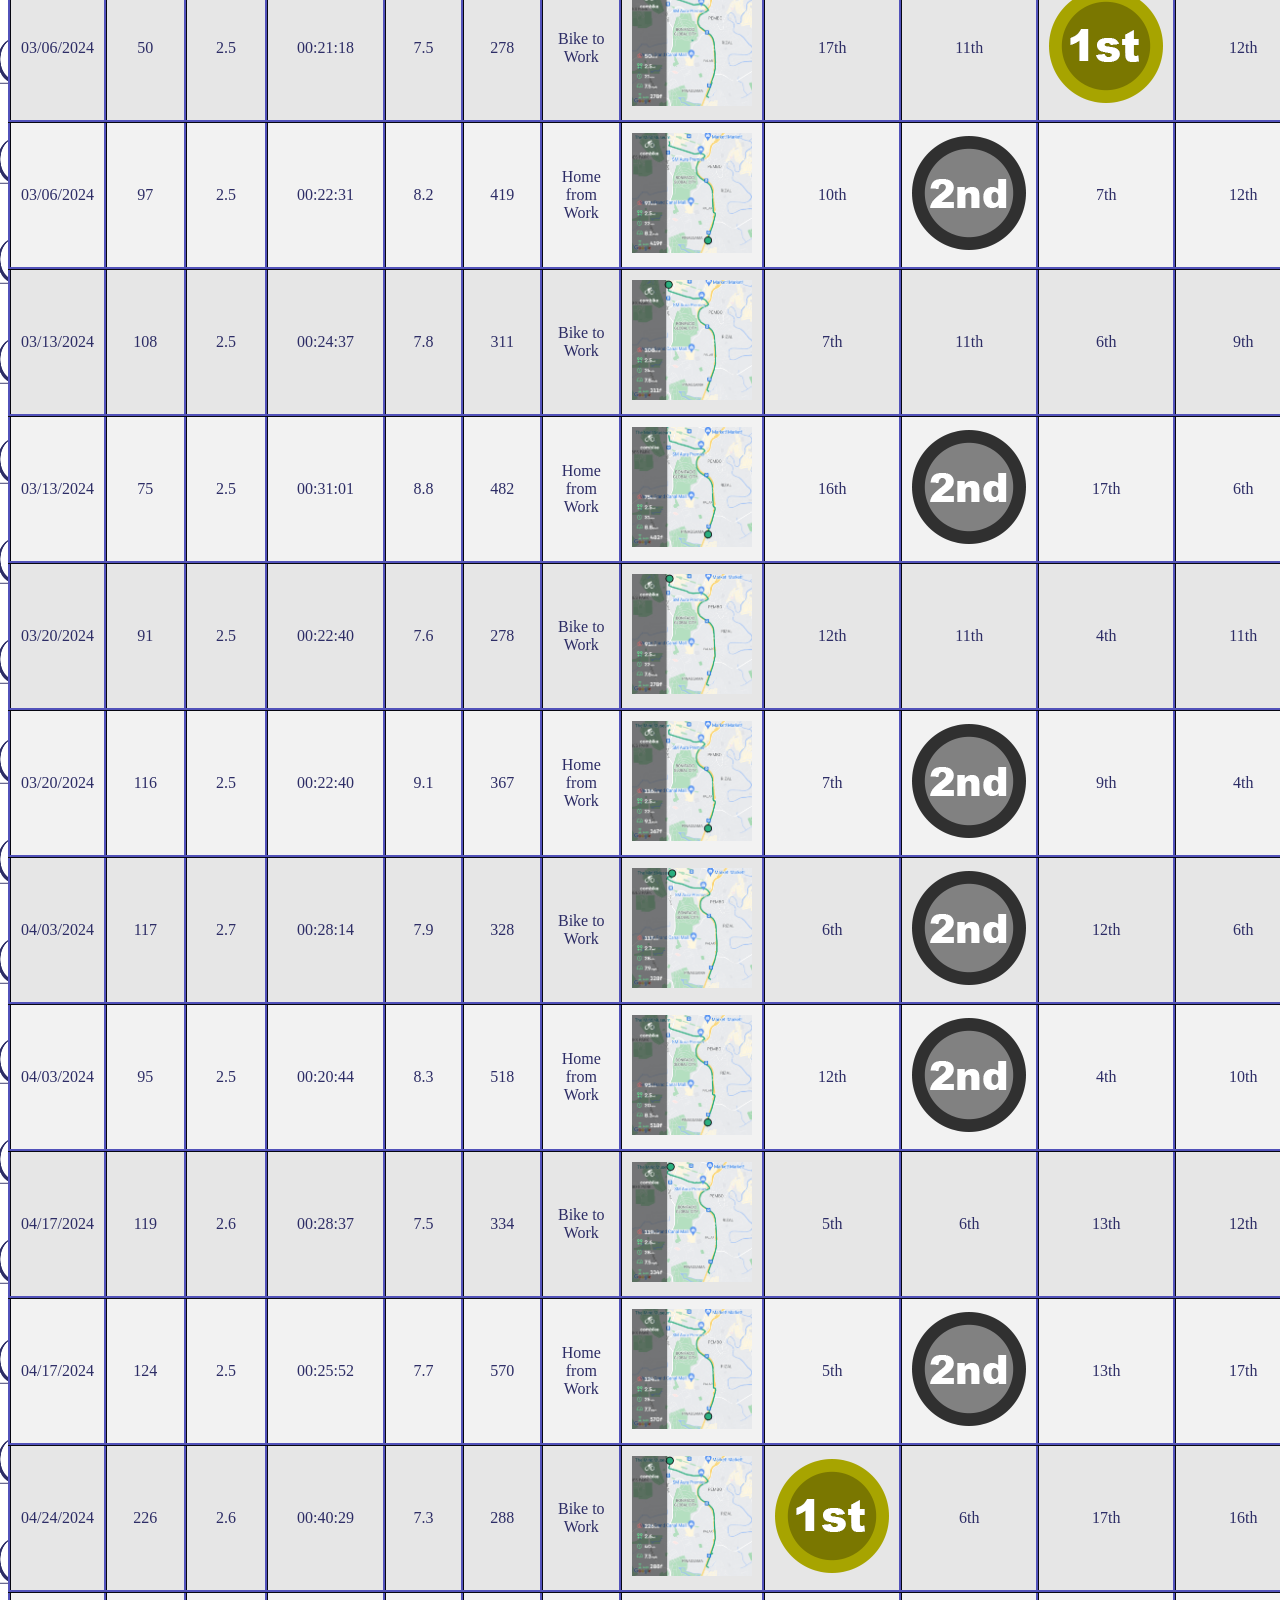
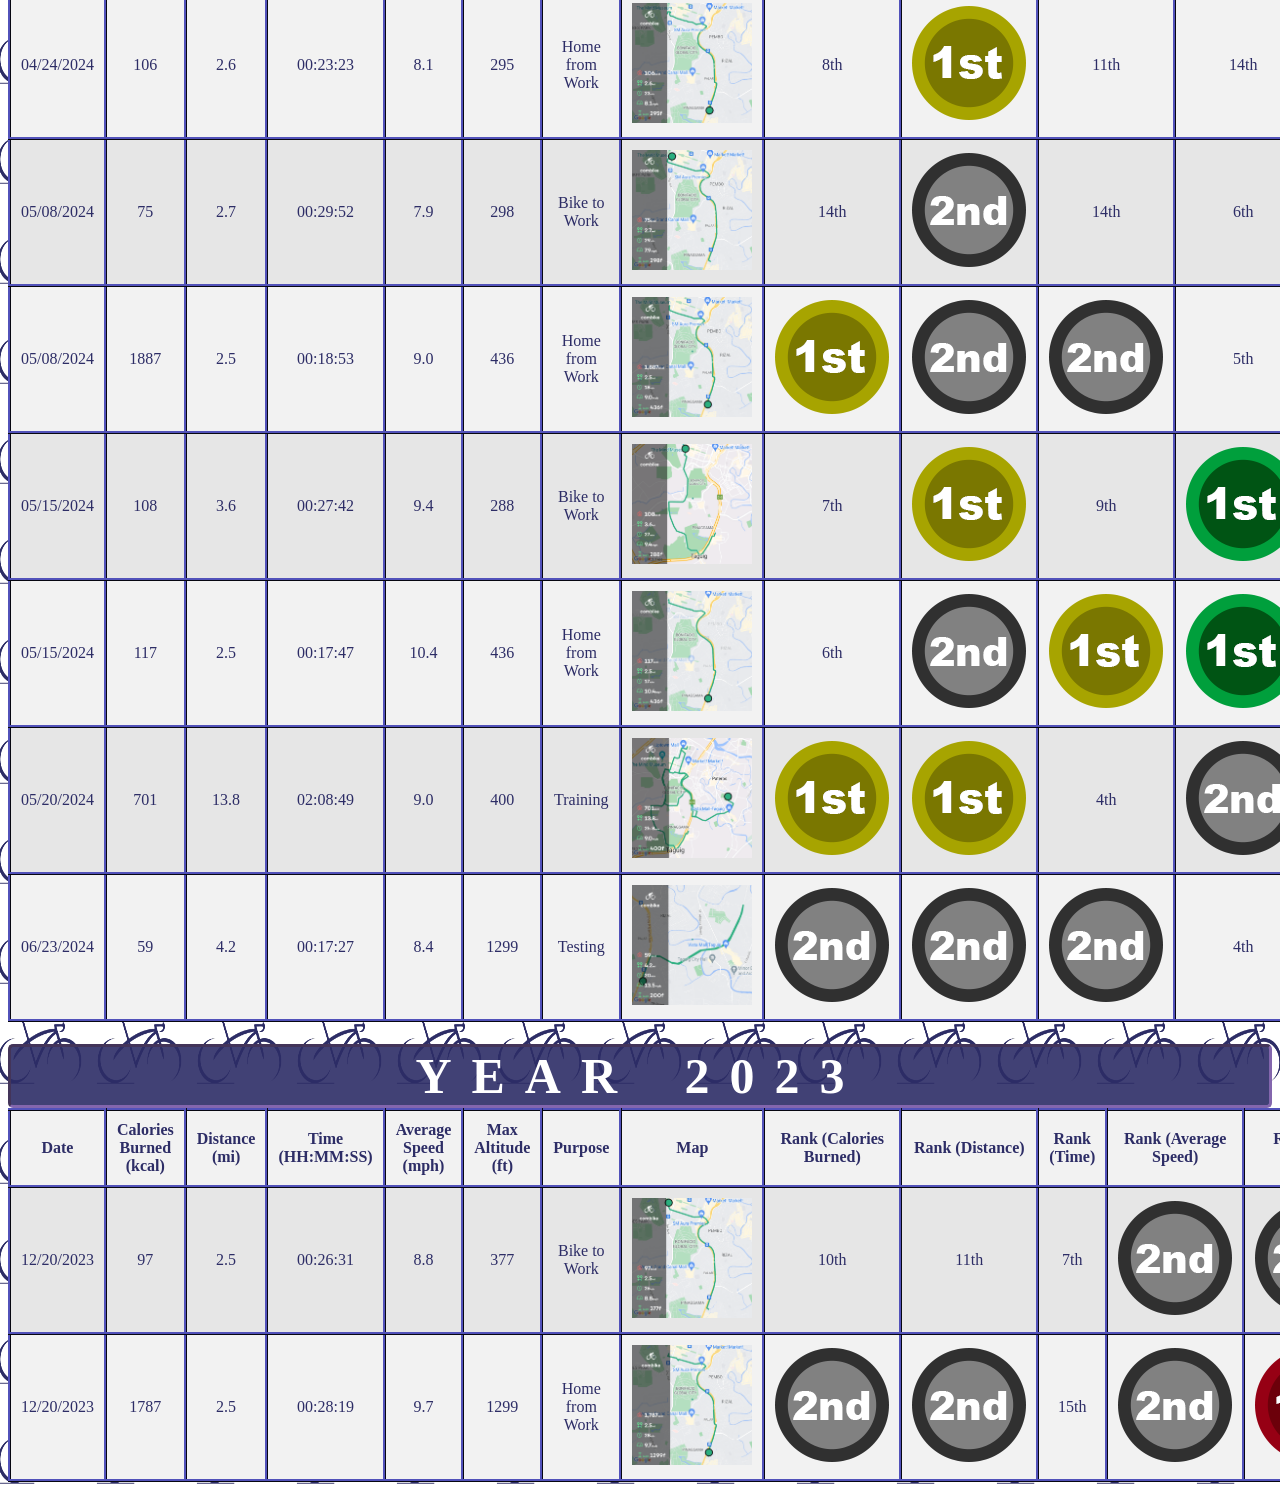
==== commit 39fd0393: "Update index.html" ====
--- a/index.html
+++ b/index.html
@@ -13,6 +13,7 @@
   <!-- Editing the Leaderboard and Rankings, separating by purpose.-->
   <!-- Adding Jersey/Kit in Legend-->
   <!-- 07/11/2024 Update: styles.css - Lines 162, 165-166, 170-171; Arranged Leaderboard-->
+  <!-- 07/18/2024 Update: Fixed the table width columns in styles.css-->
 
 <!DOCTYPE html>
 <html lang="en">
@@ -62,7 +63,7 @@
     <th>Place</th>
     <th>Description</th>
     <th>Award</th>
-    <th>Jersey/Kit</th>
+    <th>Jersey</th>
   </tr>
   <tr>
     <td><img src="1st.png" alt="1st place"></td>
--- a/styles.css
+++ b/styles.css
@@ -159,15 +159,17 @@
 th, td, h2, h3 {
   text-align: center;
   padding: 10px;
+  color: #2d2d66;
 }
 
 tr:nth-child(even) {
-  background-color: #8366ad;
-  color: white;
+  background-color: #e6e6e6;
+  color: #2d2d66;
 }
 
 tr:nth-child(odd) {
-  background-color: white;
+  background-color: #f2f2f2;
+  color: #2d2d66;
 }
 
 .menu {
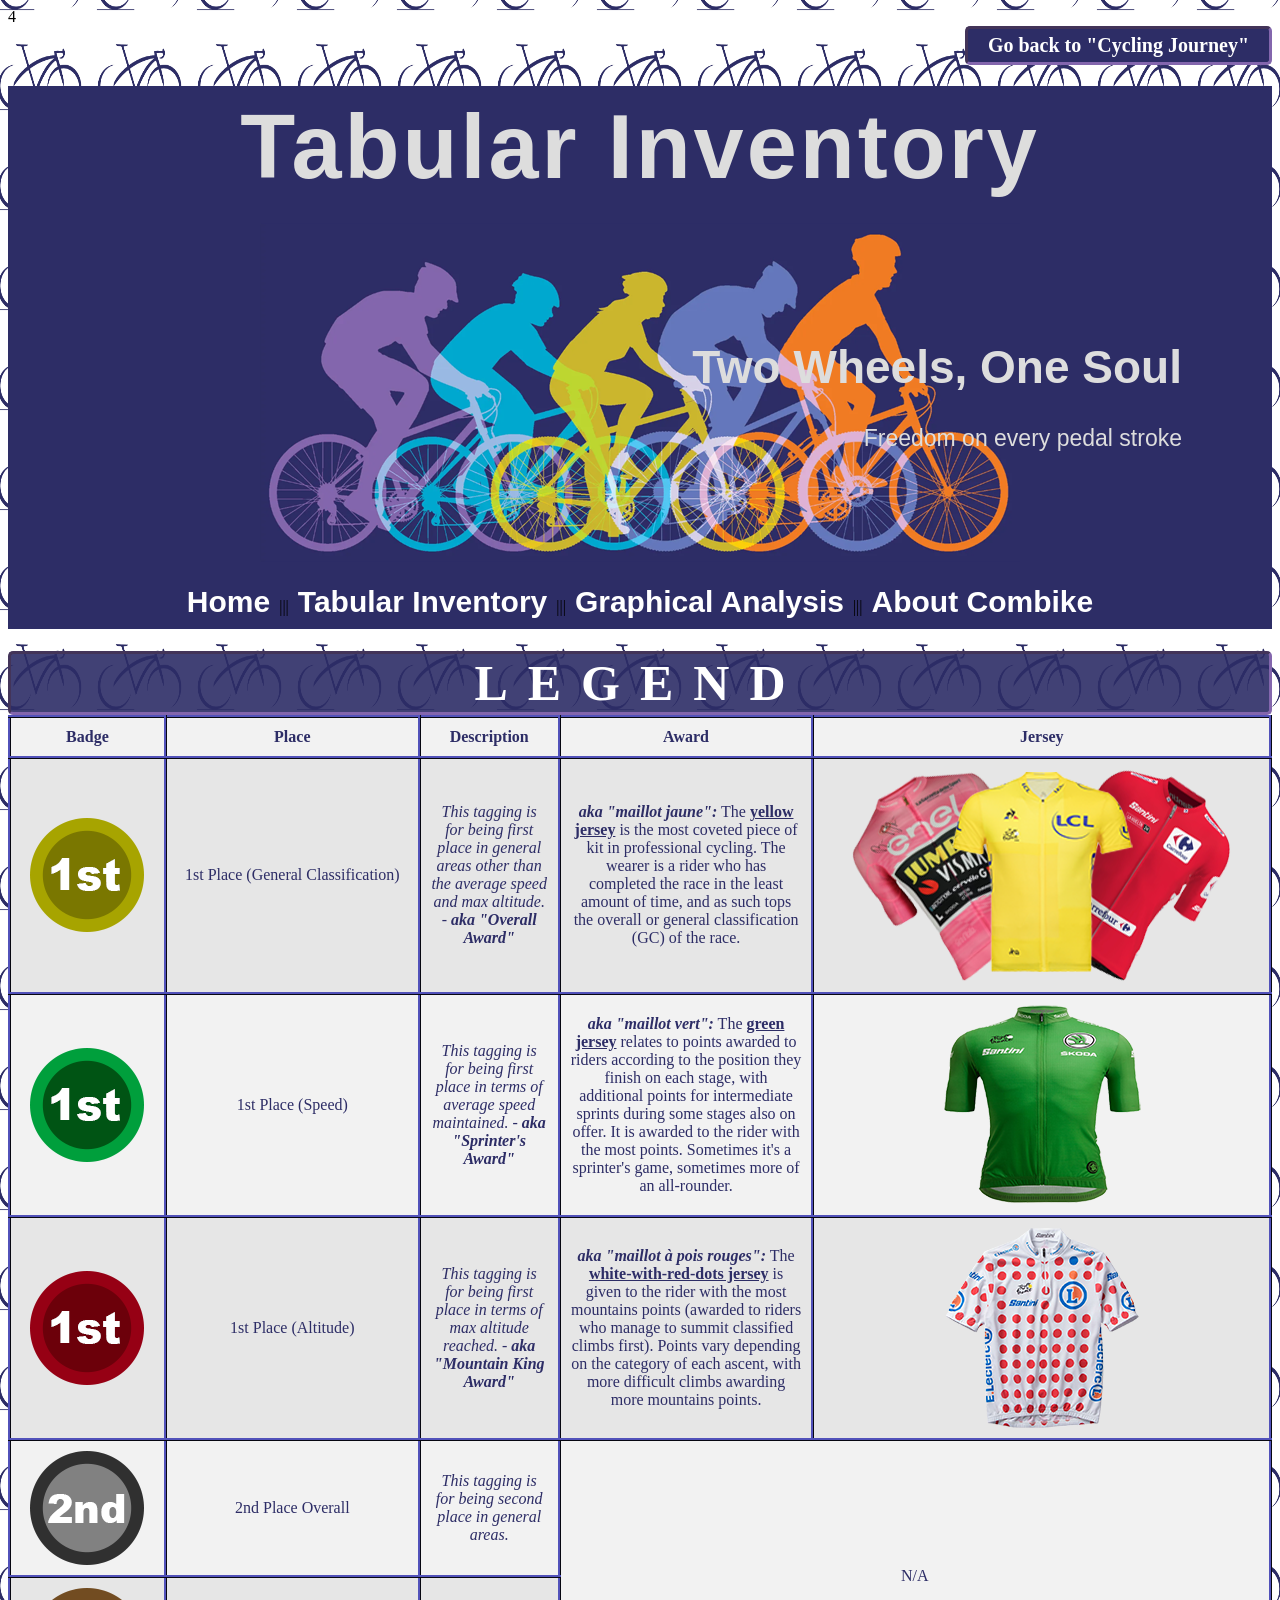
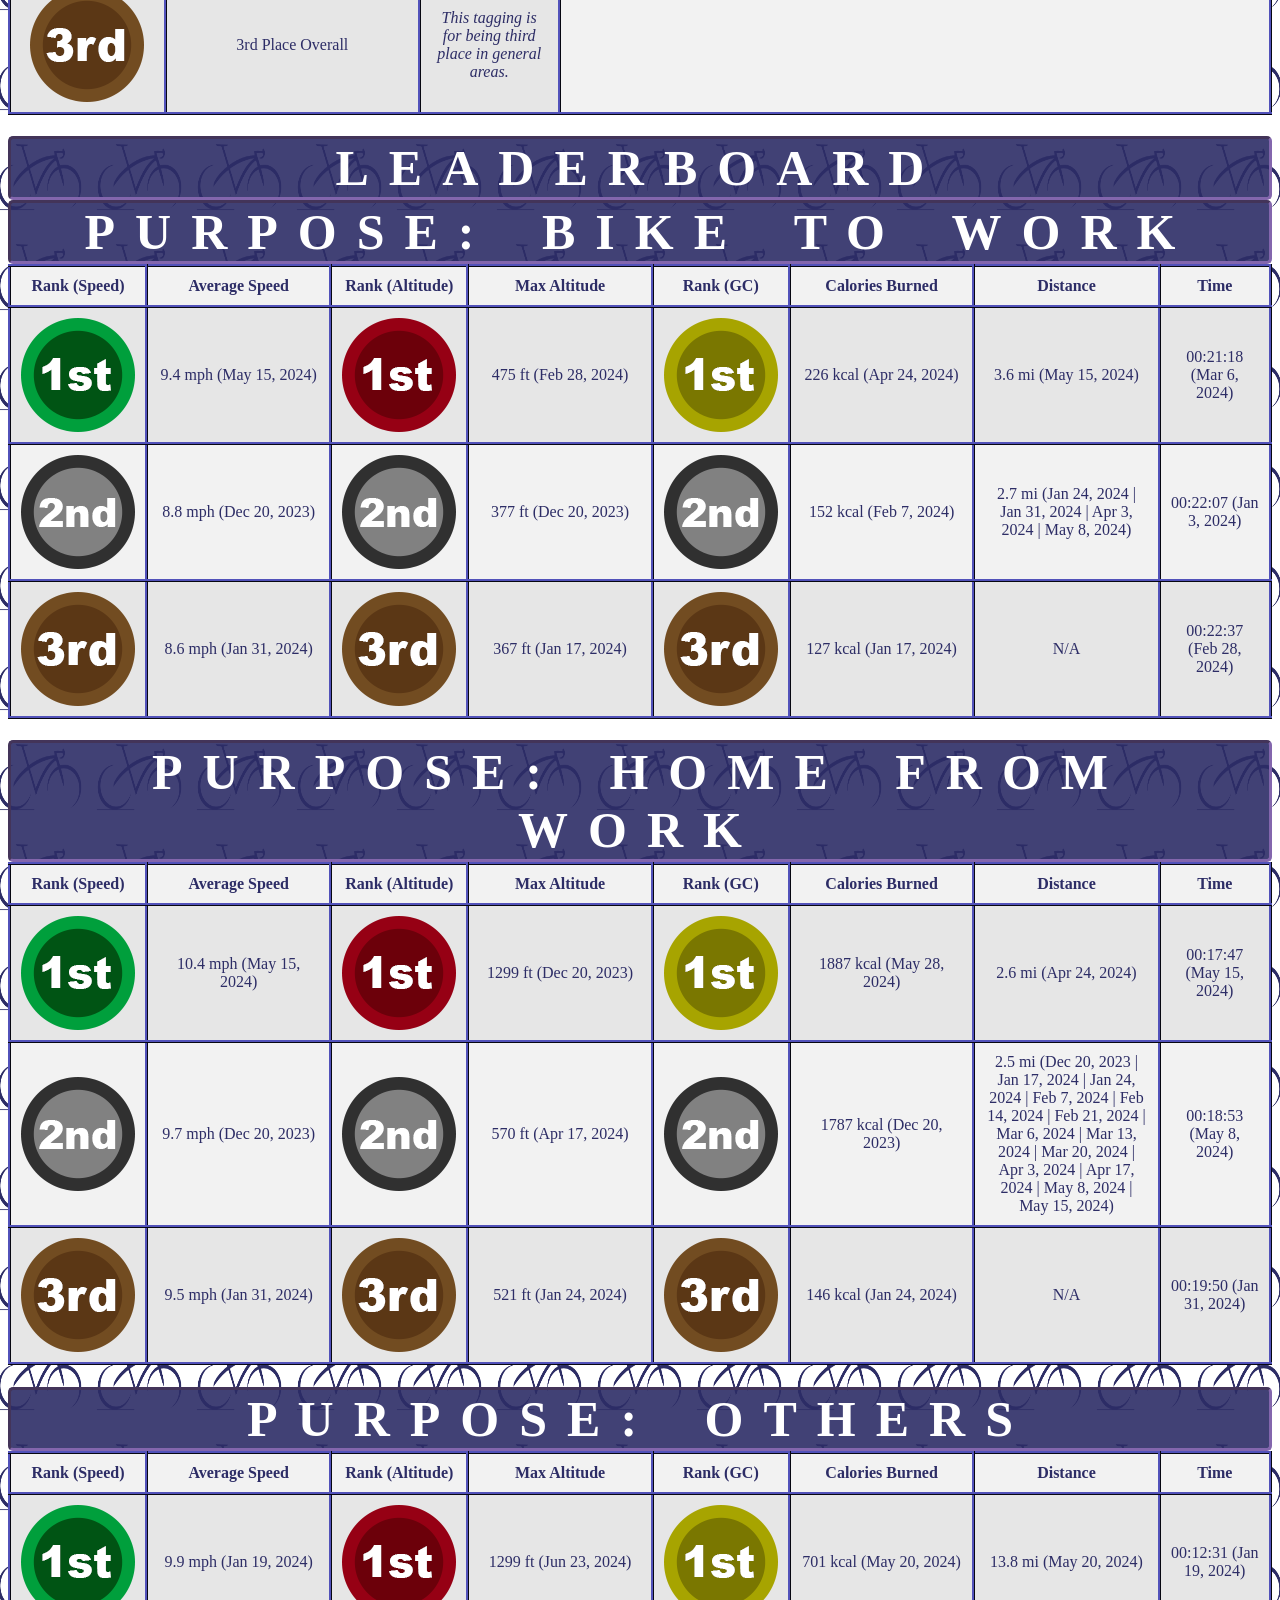
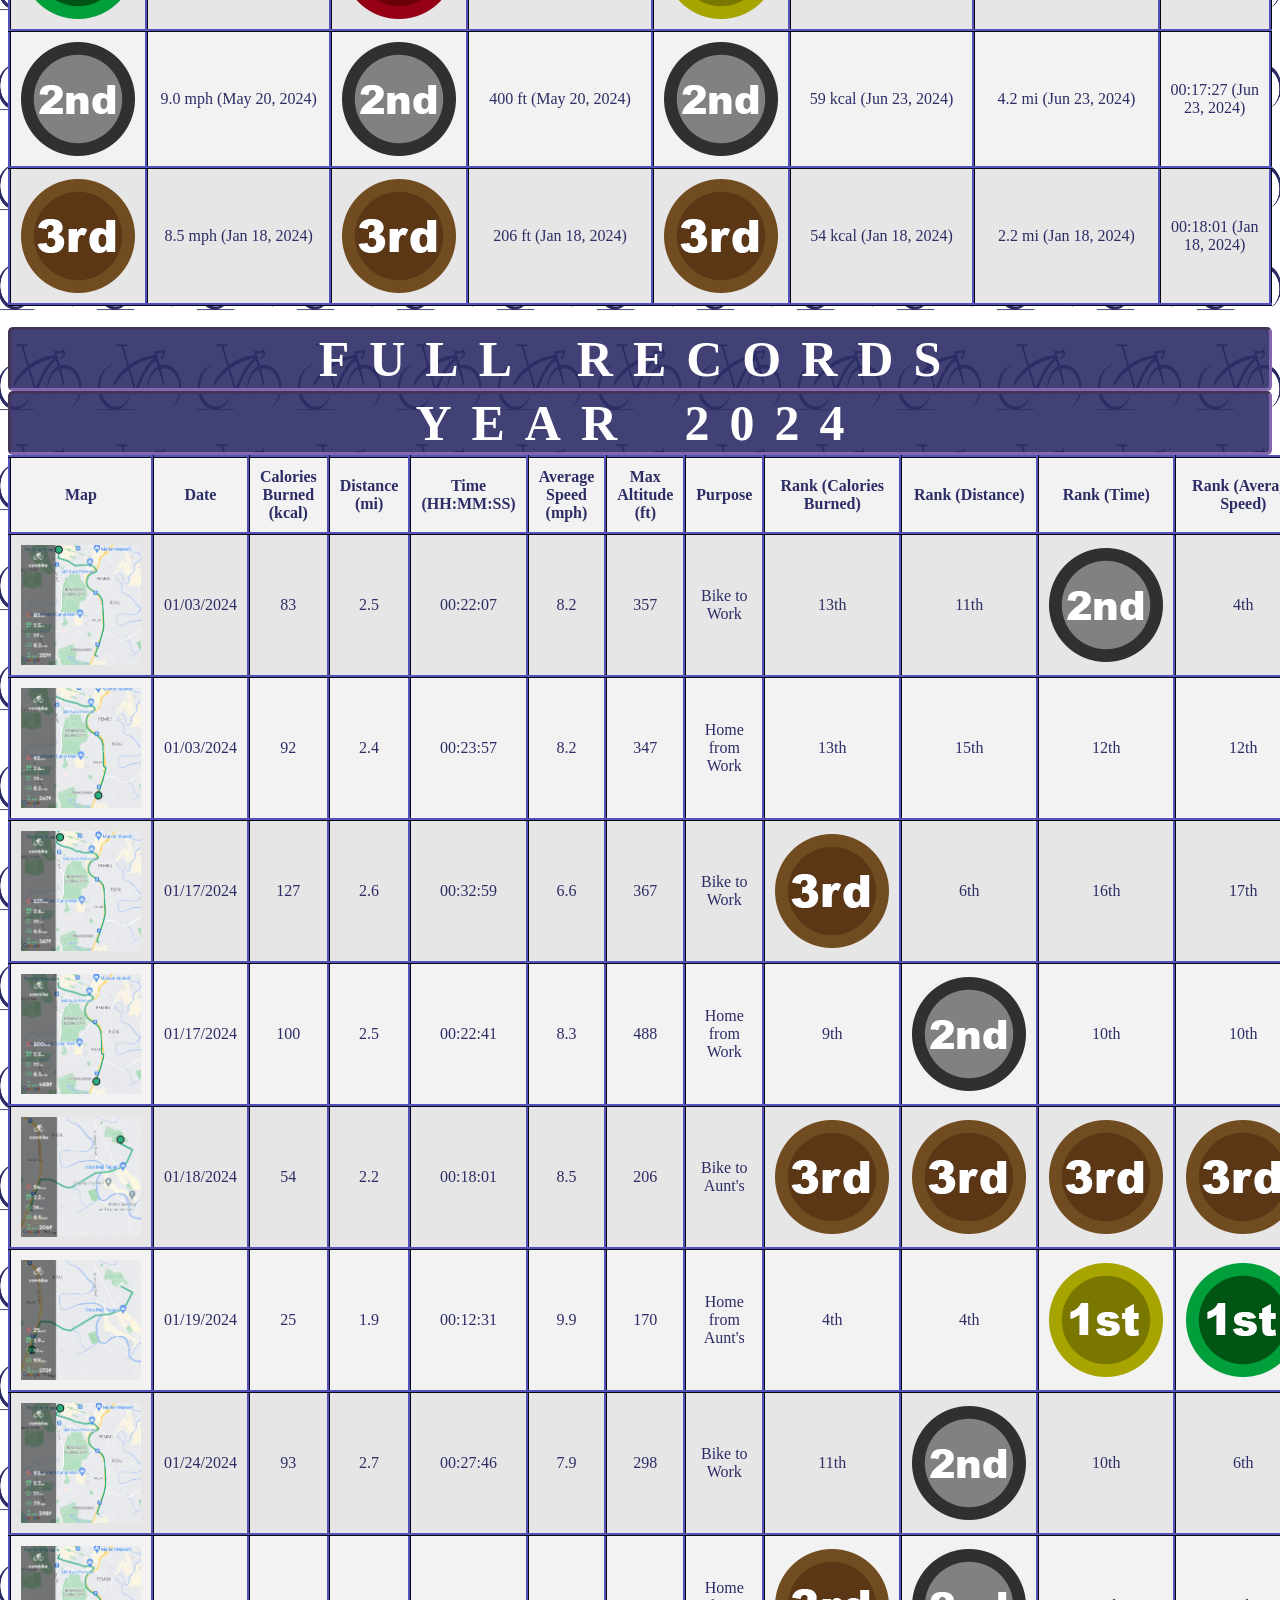
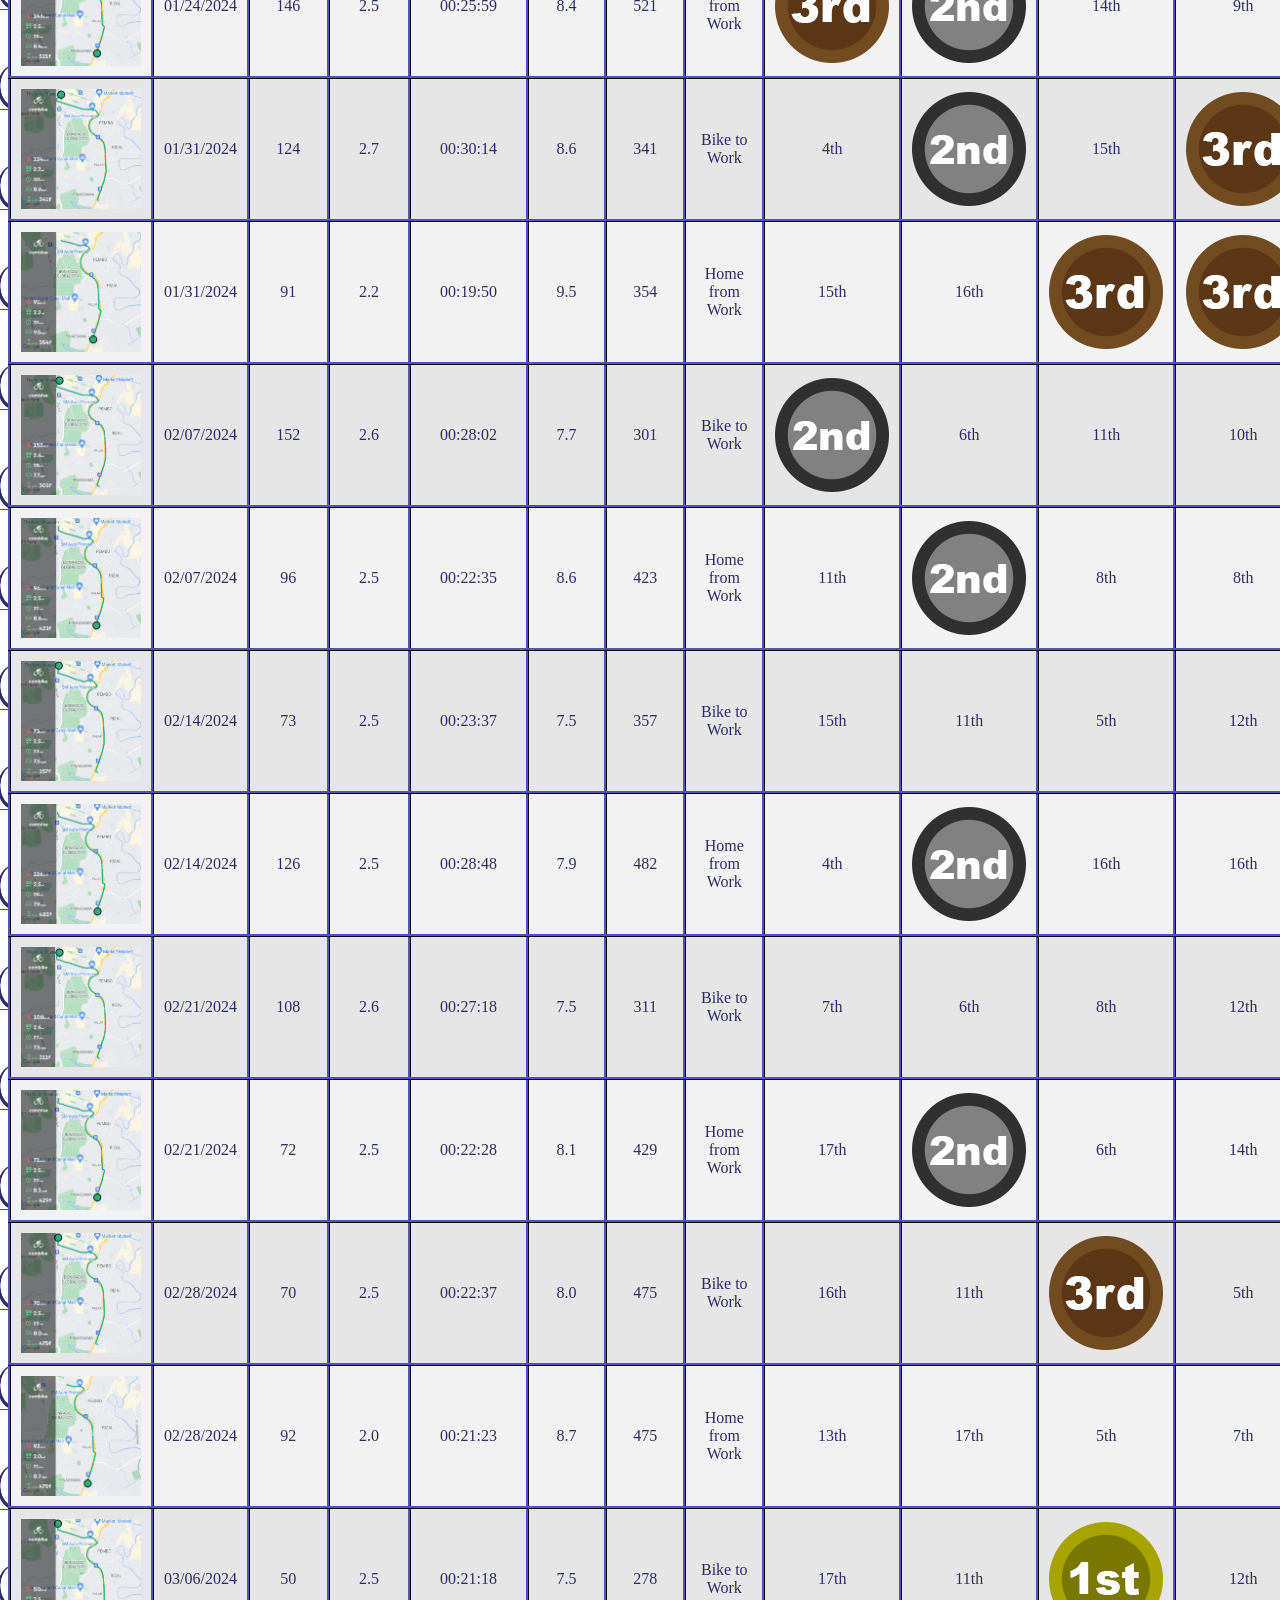
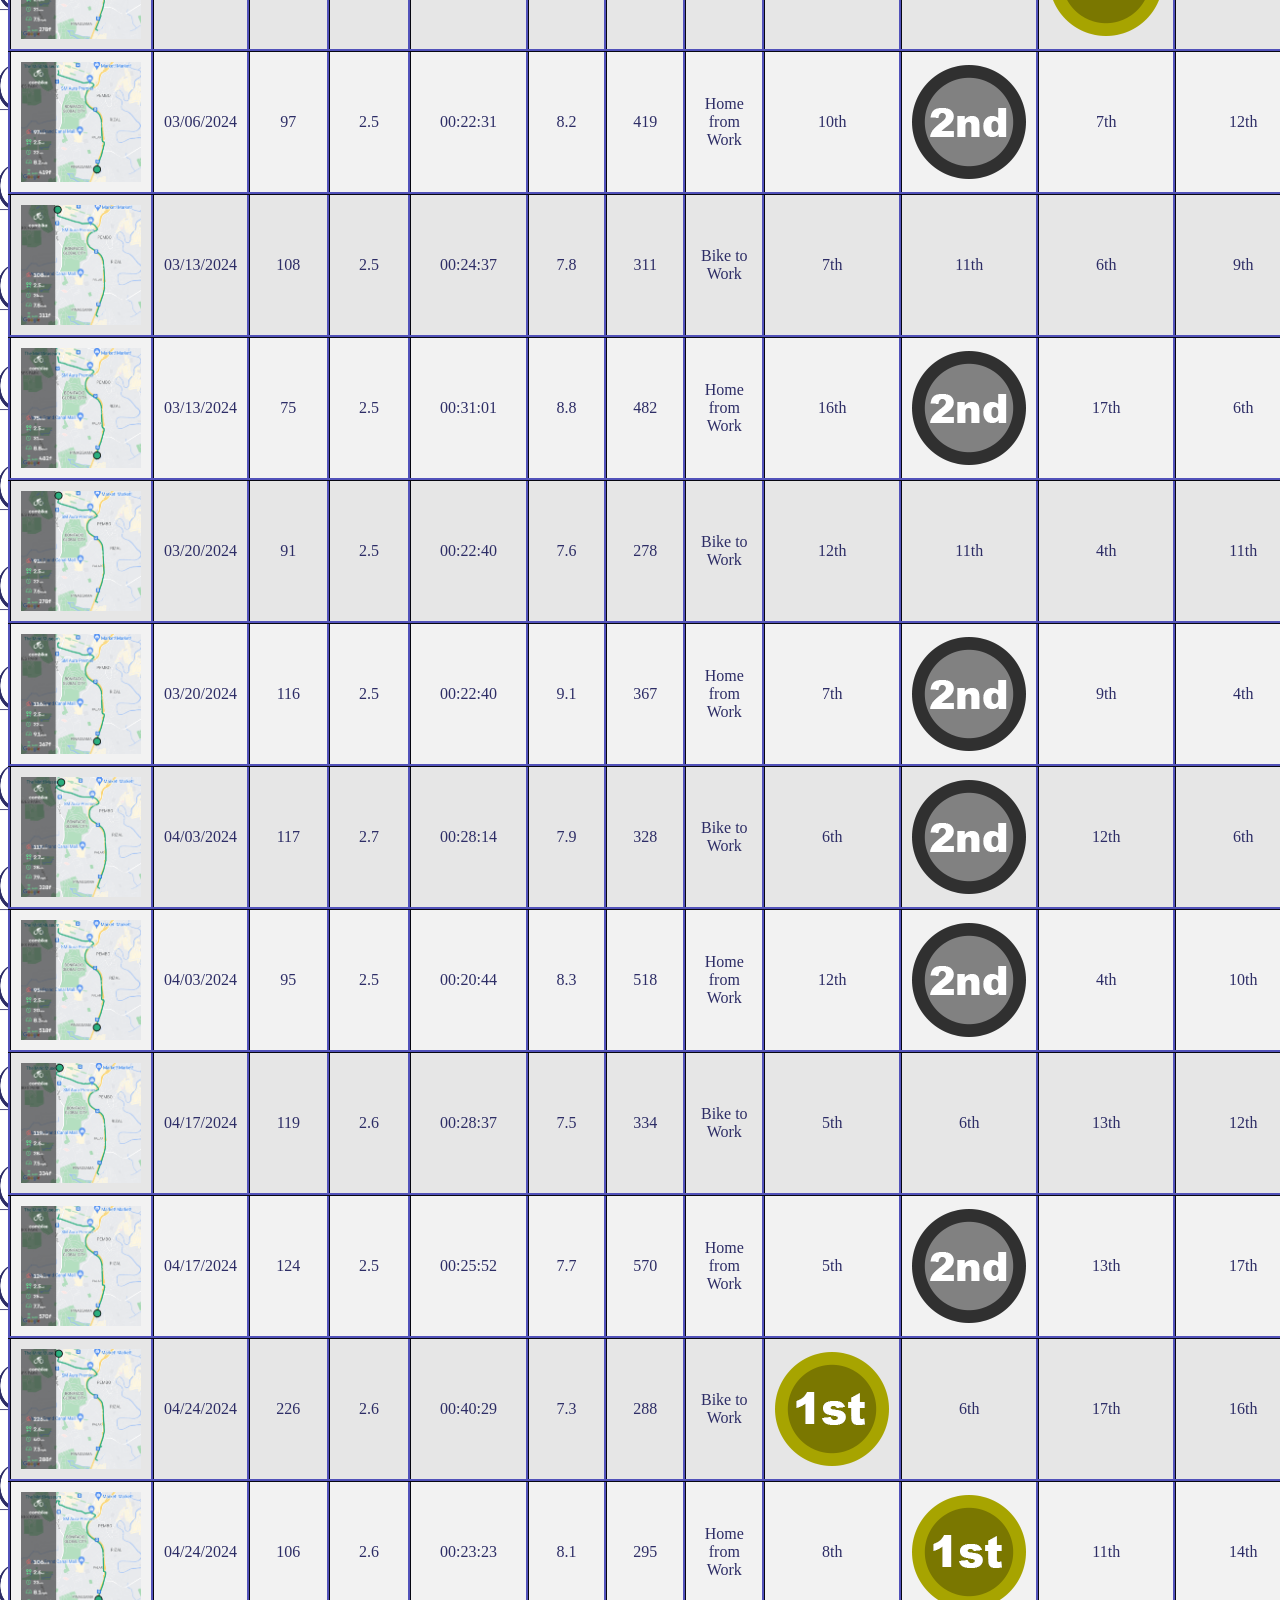
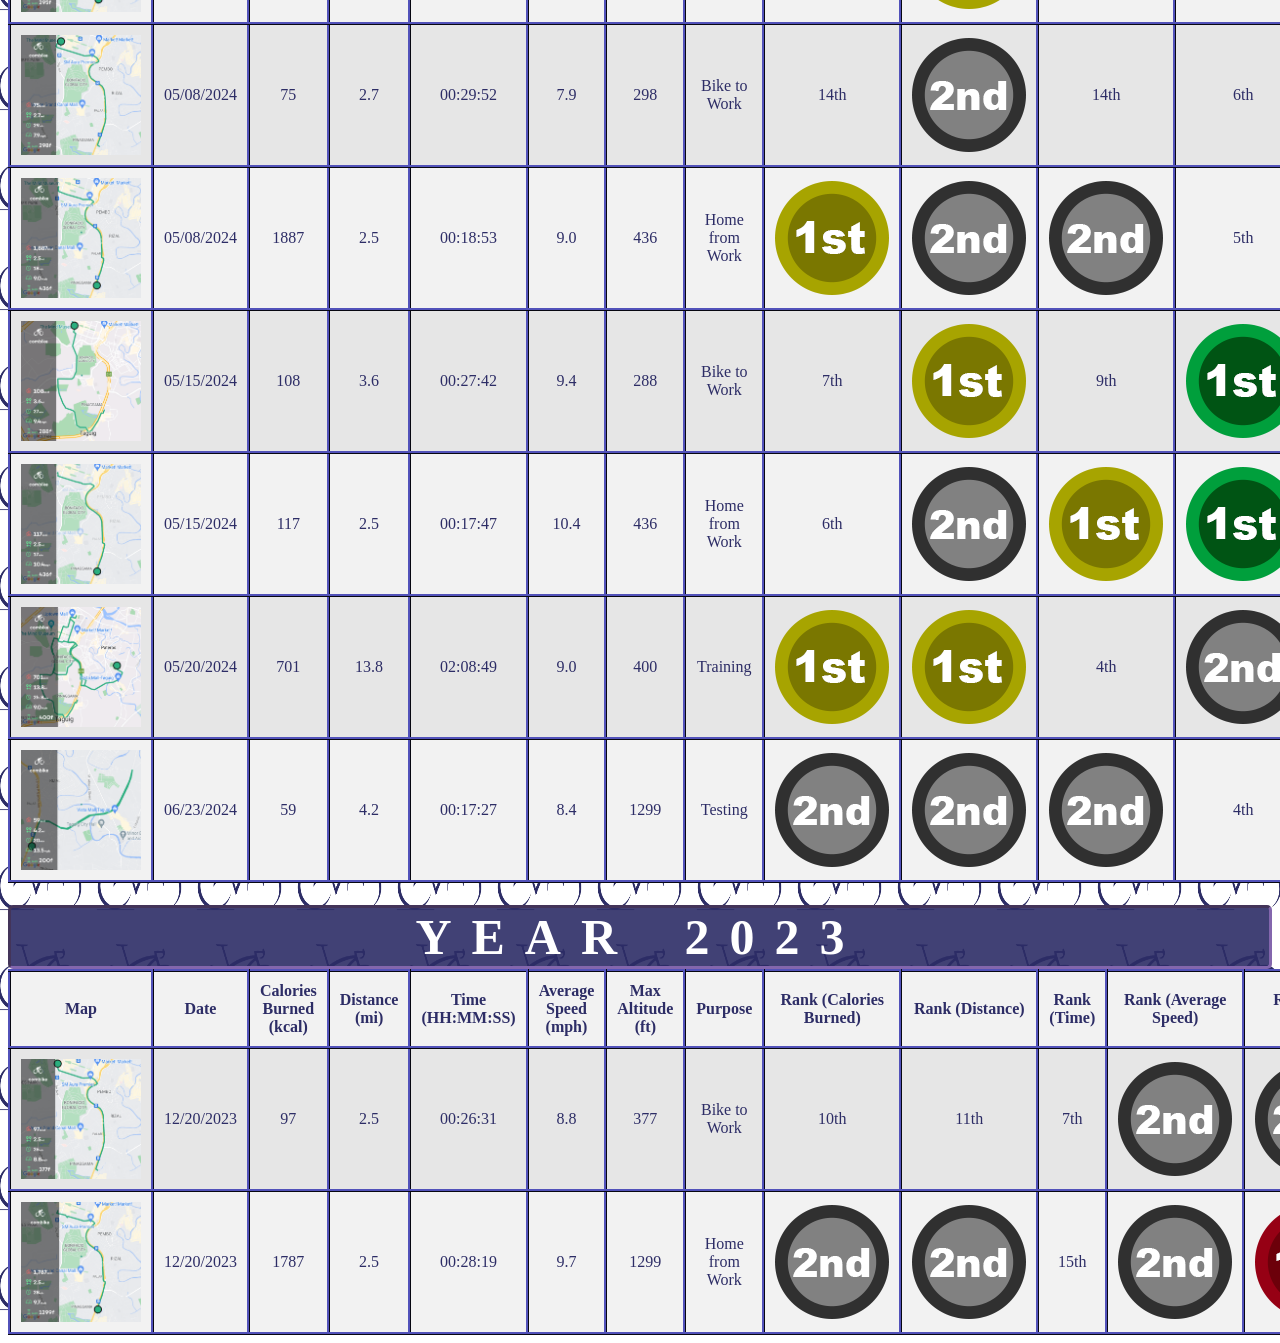
==== commit 283f1204: "Update index.html" ====
--- a/index.html
+++ b/index.html
@@ -13,7 +13,13 @@
   <!-- Editing the Leaderboard and Rankings, separating by purpose.-->
   <!-- Adding Jersey/Kit in Legend-->
   <!-- 07/11/2024 Update: styles.css - Lines 162, 165-166, 170-171; Arranged Leaderboard-->
-  <!-- 07/18/2024 Update: Fixed the table width columns in styles.css-->
+  <!-- 07/18/2024 Update: Fixed the table width columns in styles.css-->4
+<!-- 9th Sprint Update: N/A-->
+<!-- 10th Sprint Update: N/A-->
+<!-- 11th Sprint Update: 08/20/2024 (Deadline: 09/01/2024)-->
+  <!-- Merged N/A values to Legend table using rowspan="2" & colspan="2"-->
+  <!-- Edited the Jersey for Top 1 adding Giro d'Italia (pink jersey) and La Vuelta Espana (red jersey)-->
+  <!-- Edited the orientation of inventory moving "Map" columns before "Date"-->
 
 <!DOCTYPE html>
 <html lang="en">
@@ -90,15 +96,12 @@
     <td><img src="2nd.png" alt="2nd place"></td>
     <td>2nd Place Overall</td>
     <td style="font-style: italic">This tagging is for being second place in general areas.</td>
-    <td>N/A</td>
-    <td>N/A</td>
+    <td rowspan="2" colspan="2">N/A</td>
   </tr>
   <tr>
     <td><img src="3rd.png" alt="3rd place"></td>
     <td>3rd Place Overall</td>
     <td style="font-style: italic">This tagging is for being third place in general areas.</td>
-    <td>N/A</td>
-    <td>N/A</td>
     </tr>
 </table>
 <h1></h1>
@@ -236,6 +239,7 @@
 <div class="logo">Year 2024</div>
 <table id="table5">
   <tr>
+      <th>Map</th>
       <th>Date</th>
       <th>Calories Burned (kcal)</th>
       <th>Distance (mi)</th>
@@ -243,7 +247,6 @@
       <th>Average Speed (mph)</th>
       <th>Max Altitude (ft)</th>
       <th>Purpose</th>
-      <th>Map</th>
       <th>Rank (Calories Burned)</th>
       <th>Rank (Distance)</th>
       <th>Rank (Time)</th>
@@ -251,6 +254,7 @@
       <th>Rank (Max Altitude)</th>
   </tr>
   <tr>
+      <td><div class="gallery"><img src="01032024 P1.png" onclick="openFullImg(this.src)" alt="01032024 P1"></div></td>
       <td>01/03/2024</td>
       <td>83</td>
       <td>2.5</td>
@@ -258,7 +262,6 @@
       <td>8.2</td>
       <td>357</td>
       <td>Bike to Work</td>
-      <td><div class="gallery"><img src="01032024 P1.png" onclick="openFullImg(this.src)" alt="01032024 P1"></div></td>
       <td>13th</td>
       <td>11th</td>
       <td><img src="2nd.png" alt="2nd place"></td>
@@ -266,6 +269,7 @@
       <td>4th</td>
   </tr>
   <tr>
+    <td><div class="gallery"><img src="01032024 P2.png" onclick="openFullImg(this.src)" alt="01032024 P2"></div></td>
     <td>01/03/2024</td>
     <td>92</td>
     <td>2.4</td>
@@ -273,7 +277,6 @@
     <td>8.2</td>
     <td>347</td>
     <td>Home from Work</td>
-    <td><div class="gallery"><img src="01032024 P2.png" onclick="openFullImg(this.src)" alt="01032024 P2"></div></td>
     <td>13th</td>
     <td>15th</td>
     <td>12th</td>
@@ -281,6 +284,7 @@
     <td>16th</td>
   </tr>
 <tr>
+  <td><div class="gallery"><img src="01172024 P1.png" onclick="openFullImg(this.src)" alt="01172024 P1"></div></td>
   <td>01/17/2024</td>
   <td>127</td>
   <td>2.6</td>
@@ -288,7 +292,6 @@
   <td>6.6</td>
   <td>367</td>
   <td>Bike to Work</td>
-  <td><div class="gallery"><img src="01172024 P1.png" onclick="openFullImg(this.src)" alt="01172024 P1"></div></td>
   <td><img src="3rd.png" alt="3rd place"></td>
   <td>6th</td>
   <td>16th</td>
@@ -296,6 +299,7 @@
   <td><img src="3rd.png" alt="3rd place"></td>
 </tr>
 <tr>
+  <td><div class="gallery"><img src="01172024 P2.png" onclick="openFullImg(this.src)" alt="01172024 P2"></div></td>
   <td>01/17/2024</td>
   <td>100</td>
   <td>2.5</td>
@@ -303,7 +307,6 @@
   <td>8.3</td>
   <td>488</td>
   <td>Home from Work</td>
-  <td><div class="gallery"><img src="01172024 P2.png" onclick="openFullImg(this.src)" alt="01172024 P2"></div></td>
   <td>9th</td>
   <td><img src="2nd.png" alt="2nd place"></td>
   <td>10th</td>
@@ -311,6 +314,7 @@
   <td>5th</td>
 </tr>
 <tr>
+  <td><div class="gallery"><img src="01182024.png" onclick="openFullImg(this.src)" alt="01182024"></div></td>
   <td>01/18/2024</td>
   <td>54</td>
   <td>2.2</td>
@@ -318,14 +322,14 @@
   <td>8.5</td>
   <td>206</td>
   <td>Bike to Aunt's</td>
-  <td><div class="gallery"><img src="01182024.png" onclick="openFullImg(this.src)" alt="01182024"></div></td>
-  <td><img src="3rd.png" alt="3rd place"></td>
-  <td><img src="3rd.png" alt="3rd place"></td>
-  <td><img src="3rd.png" alt="3rd place"></td>
-  <td><img src="3rd.png" alt="3rd place"></td>
-  <td><img src="3rd.png" alt="3rd place"></td>
-</tr>
-<tr>
+  <td><img src="3rd.png" alt="3rd place"></td>
+  <td><img src="3rd.png" alt="3rd place"></td>
+  <td><img src="3rd.png" alt="3rd place"></td>
+  <td><img src="3rd.png" alt="3rd place"></td>
+  <td><img src="3rd.png" alt="3rd place"></td>
+</tr>
+<tr>
+  <td><div class="gallery"><img src="01192024.png" onclick="openFullImg(this.src)" alt="01192024"></div></td>
   <td>01/19/2024</td>
   <td>25</td>
   <td>1.9</td>
@@ -333,7 +337,6 @@
   <td>9.9</td>
   <td>170</td>
   <td>Home from Aunt's</td>
-  <td><div class="gallery"><img src="01192024.png" onclick="openFullImg(this.src)" alt="01192024"></div></td>
   <td>4th</td>
   <td>4th</td>
   <td><img src="1st.png" alt="1st place"></td>
@@ -341,6 +344,7 @@
   <td>4th</td>
 </tr>
 <tr>
+  <td><div class="gallery"><img src="01242024 P1.png" onclick="openFullImg(this.src)" alt="01242024 P1"></div></td>
   <td>01/24/2024</td>
   <td>93</td>
   <td>2.7</td>
@@ -348,7 +352,6 @@
   <td>7.9</td>
   <td>298</td>
   <td>Bike to Work</td>
-  <td><div class="gallery"><img src="01242024 P1.png" onclick="openFullImg(this.src)" alt="01242024 P1"></div></td>
   <td>11th</td>
   <td><img src="2nd.png" alt="2nd place"></td>
   <td>10th</td>
@@ -356,6 +359,7 @@
   <td>12th</td>
 </tr>
 <tr>
+  <td><div class="gallery"><img src="01242024 P2.png" onclick="openFullImg(this.src)" alt="01242024 P2"></div></td>
   <td>01/24/2024</td>
   <td>146</td>
   <td>2.5</td>
@@ -363,7 +367,6 @@
   <td>8.4</td>
   <td>521</td>
   <td>Home from Work</td>
-  <td><div class="gallery"><img src="01242024 P2.png" onclick="openFullImg(this.src)" alt="01242024 P2"></div></td>
   <td><img src="3rd.png" alt="3rd place"></td>
   <td><img src="2nd.png" alt="2nd place"></td>
   <td>14th</td>
@@ -371,6 +374,7 @@
   <td><img src="3rd.png" alt="3rd place"></td>
 </tr>
 <tr>
+  <td><div class="gallery"><img src="01312024 P1.png" onclick="openFullImg(this.src)" alt="01312024 P1"></div></td>
   <td>01/31/2024</td>
   <td>124</td>
   <td>2.7</td>
@@ -378,7 +382,6 @@
   <td>8.6</td>
   <td>341</td>
   <td>Bike to Work</td>
-  <td><div class="gallery"><img src="01312024 P1.png" onclick="openFullImg(this.src)" alt="01312024 P1"></div></td>
   <td>4th</td>
   <td><img src="2nd.png" alt="2nd place"></td>
   <td>15th</td>
@@ -386,6 +389,7 @@
   <td>6th</td>
 </tr>
 <tr>
+  <td><div class="gallery"><img src="01312024 P2.png" onclick="openFullImg(this.src)" alt="01312024 P2"></div></td>
   <td>01/31/2024</td>
   <td>91</td>
   <td>2.2</td>
@@ -393,7 +397,6 @@
   <td>9.5</td>
   <td>354</td>
   <td>Home from Work</td>
-  <td><div class="gallery"><img src="01312024 P2.png" onclick="openFullImg(this.src)" alt="01312024 P2"></div></td>
   <td>15th</td>
   <td>16th</td>
   <td><img src="3rd.png" alt="3rd place"></td>
@@ -401,6 +404,7 @@
   <td>15th</td>
 </tr>
 <tr>
+  <td><div class="gallery"><img src="02072024 P1.png" onclick="openFullImg(this.src)" alt="02072024 P1"></div></td>
   <td>02/07/2024</td>
   <td>152</td>
   <td>2.6</td>
@@ -408,7 +412,6 @@
   <td>7.7</td>
   <td>301</td>
   <td>Bike to Work</td>
-  <td><div class="gallery"><img src="02072024 P1.png" onclick="openFullImg(this.src)" alt="02072024 P1"></div></td>
   <td><img src="2nd.png" alt="2nd place"></td>
   <td>6th</td>
   <td>11th</td>
@@ -416,6 +419,7 @@
   <td>11th</td>
 </tr>
 <tr>
+  <td><div class="gallery"><img src="02072024 P2.png" onclick="openFullImg(this.src)" alt="02072024 P2"></div></td>
   <td>02/07/2024</td>
   <td>96</td>
   <td>2.5</td>
@@ -423,7 +427,6 @@
   <td>8.6</td>
   <td>423</td>
   <td>Home from Work</td>
-  <td><div class="gallery"><img src="02072024 P2.png" onclick="openFullImg(this.src)" alt="02072024 P2"></div></td>
   <td>11th</td>
   <td><img src="2nd.png" alt="2nd place"></td>
   <td>8th</td>
@@ -431,6 +434,7 @@
   <td>12th</td>
 </tr>
 <tr>
+  <td><div class="gallery"><img src="02142024 P1.png" onclick="openFullImg(this.src)" alt="02142024 P1"></div></td>
   <td>02/14/2024</td>
   <td>73</td>
   <td>2.5</td>
@@ -438,7 +442,6 @@
   <td>7.5</td>
   <td>357</td>
   <td>Bike to Work</td>
-  <td><div class="gallery"><img src="02142024 P1.png" onclick="openFullImg(this.src)" alt="02142024 P1"></div></td>
   <td>15th</td>
   <td>11th</td>
   <td>5th</td>
@@ -446,6 +449,7 @@
   <td>4th</td>
 </tr>
 <tr>
+  <td><div class="gallery"><img src="02142024 P2.png" onclick="openFullImg(this.src)" alt="02142024 P2"></div></td>
   <td>02/14/2024</td>
   <td>126</td>
   <td>2.5</td>
@@ -453,7 +457,6 @@
   <td>7.9</td>
   <td>482</td>
   <td>Home from Work</td>
-  <td><div class="gallery"><img src="02142024 P2.png" onclick="openFullImg(this.src)" alt="02142024 P2"></div></td>
   <td>4th</td>
   <td><img src="2nd.png" alt="2nd place"></td>
   <td>16th</td>
@@ -461,6 +464,7 @@
   <td>6th</td>
 </tr>
 <tr>
+  <td><div class="gallery"><img src="02212024 P1.png" onclick="openFullImg(this.src)" alt="02212024 P1"></div></td>
   <td>02/21/2024</td>
   <td>108</td>
   <td>2.6</td>
@@ -468,7 +472,6 @@
   <td>7.5</td>
   <td>311</td>
   <td>Bike to Work</td>
-  <td><div class="gallery"><img src="02212024 P1.png" onclick="openFullImg(this.src)" alt="02212024 P1"></div></td>
   <td>7th</td>
   <td>6th</td>
   <td>8th</td>
@@ -476,6 +479,7 @@
   <td>9th</td>
 </tr>
 <tr>
+  <td><div class="gallery"><img src="02212024 P2.png" onclick="openFullImg(this.src)" alt="02212024 P2"></div></td>
   <td>02/21/2024</td>
   <td>72</td>
   <td>2.5</td>
@@ -483,7 +487,6 @@
   <td>8.1</td>
   <td>429</td>
   <td>Home from Work</td>
-  <td><div class="gallery"><img src="02212024 P2.png" onclick="openFullImg(this.src)" alt="02212024 P2"></div></td>
   <td>17th</td>
   <td><img src="2nd.png" alt="2nd place"></td>
   <td>6th</td>
@@ -491,6 +494,7 @@
   <td>11th</td>
 </tr>
 <tr>
+  <td><div class="gallery"><img src="02282024 P1.png" onclick="openFullImg(this.src)" alt="02282024 P1"></div></td>
   <td>02/28/2024</td>
   <td>70</td>
   <td>2.5</td>
@@ -498,7 +502,6 @@
   <td>8.0</td>
   <td>475</td>
   <td>Bike to Work</td>
-  <td><div class="gallery"><img src="02282024 P1.png" onclick="openFullImg(this.src)" alt="02282024 P1"></div></td>
   <td>16th</td>
   <td>11th</td>
   <td><img src="3rd.png" alt="3rd place"></td>
@@ -506,6 +509,7 @@
   <td><img src="1stalt.png" alt="1st place in altitude"></td>
 </tr>
 <tr>
+  <td><div class="gallery"><img src="02282024 P2.png" onclick="openFullImg(this.src)" alt="02282024 P2"></div></td>
   <td>02/28/2024</td>
   <td>92</td>
   <td>2.0</td>
@@ -513,7 +517,6 @@
   <td>8.7</td>
   <td>475</td>
   <td>Home from Work</td>
-  <td><div class="gallery"><img src="02282024 P2.png" onclick="openFullImg(this.src)" alt="02282024 P2"></div></td>
   <td>13th</td>
   <td>17th</td>
   <td>5th</td>
@@ -521,6 +524,7 @@
   <td>8th</td>
 </tr>
 <tr>
+  <td><div class="gallery"><img src="03062024 P1.png" onclick="openFullImg(this.src)" alt="03062024 P1"></div></td>
   <td>03/06/2024</td>
   <td>50</td>
   <td>2.5</td>
@@ -528,7 +532,6 @@
   <td>7.5</td>
   <td>278</td>
   <td>Bike to Work</td>
-  <td><div class="gallery"><img src="03062024 P1.png" onclick="openFullImg(this.src)" alt="03062024 P1"></div></td>
   <td>17th</td>
   <td>11th</td>
   <td><img src="1st.png" alt="1st place"></td>
@@ -536,6 +539,7 @@
   <td>16th</td>
 </tr>
 <tr>
+  <td><div class="gallery"><img src="03062024 P2.png" onclick="openFullImg(this.src)" alt="03062024 P2"></div></td>
   <td>03/06/2024</td>
   <td>97</td>
   <td>2.5</td>
@@ -543,7 +547,6 @@
   <td>8.2</td>
   <td>419</td>
   <td>Home from Work</td>
-  <td><div class="gallery"><img src="03062024 P2.png" onclick="openFullImg(this.src)" alt="03062024 P2"></div></td>
   <td>10th</td>
   <td><img src="2nd.png" alt="2nd place"></td>
   <td>7th</td>
@@ -551,6 +554,7 @@
   <td>13th</td>
 </tr>
 <tr>
+  <td><div class="gallery"><img src="03132024 P1.png" onclick="openFullImg(this.src)" alt="03132024 P1"></div></td>
   <td>03/13/2024</td>
   <td>108</td>
   <td>2.5</td>
@@ -558,7 +562,6 @@
   <td>7.8</td>
   <td>311</td>
   <td>Bike to Work</td>
-  <td><div class="gallery"><img src="03132024 P1.png" onclick="openFullImg(this.src)" alt="03132024 P1"></div></td>
   <td>7th</td>
   <td>11th</td>
   <td>6th</td>
@@ -566,6 +569,7 @@
   <td>9th</td>
 </tr>
 <tr>
+  <td><div class="gallery"><img src="03132024 P2.png" onclick="openFullImg(this.src)" alt="03132024 P2"></div></td>
   <td>03/13/2024</td>
   <td>75</td>
   <td>2.5</td>
@@ -573,7 +577,6 @@
   <td>8.8</td>
   <td>482</td>
   <td>Home from Work</td>
-  <td><div class="gallery"><img src="03132024 P2.png" onclick="openFullImg(this.src)" alt="03132024 P2"></div></td>
   <td>16th</td>
   <td><img src="2nd.png" alt="2nd place"></td>
   <td>17th</td>
@@ -581,6 +584,7 @@
   <td>6th</td>
 </tr>
 <tr>
+  <td><div class="gallery"><img src="03202024 P1.png" onclick="openFullImg(this.src)" alt="03202024 P1"></div></td>
   <td>03/20/2024</td>
   <td>91</td>
   <td>2.5</td>
@@ -588,7 +592,6 @@
   <td>7.6</td>
   <td>278</td>
   <td>Bike to Work</td>
-  <td><div class="gallery"><img src="03202024 P1.png" onclick="openFullImg(this.src)" alt="03202024 P1"></div></td>
   <td>12th</td>
   <td>11th</td>
   <td>4th</td>
@@ -596,6 +599,7 @@
   <td>16th</td>
 </tr>
 <tr>
+  <td><div class="gallery"><img src="03202024 P2.png" onclick="openFullImg(this.src)" alt="03202024 P2"></div></td>
   <td>03/20/2024</td>
   <td>116</td>
   <td>2.5</td>
@@ -603,7 +607,6 @@
   <td>9.1</td>
   <td>367</td>
   <td>Home from Work</td>
-  <td><div class="gallery"><img src="03202024 P2.png" onclick="openFullImg(this.src)" alt="03202024 P2"></div></td>
   <td>7th</td>
   <td><img src="2nd.png" alt="2nd place"></td>
   <td>9th</td>
@@ -611,6 +614,7 @@
   <td>14th</td>
 </tr>
 <tr>
+  <td><div class="gallery"><img src="04032024 P1.png" onclick="openFullImg(this.src)" alt="04032024 P1"></div></td>
   <td>04/03/2024</td>
   <td>117</td>
   <td>2.7</td>
@@ -618,7 +622,6 @@
   <td>7.9</td>
   <td>328</td>
   <td>Bike to Work</td>
-  <td><div class="gallery"><img src="04032024 P1.png" onclick="openFullImg(this.src)" alt="04032024 P1"></div></td>
   <td>6th</td>
   <td><img src="2nd.png" alt="2nd place"></td>
   <td>12th</td>
@@ -626,6 +629,7 @@
   <td>8th</td>
 </tr>
 <tr>
+  <td><div class="gallery"><img src="04032024 P2.png" onclick="openFullImg(this.src)" alt="04032024 P2"></div></td>
   <td>04/03/2024</td>
   <td>95</td>
   <td>2.5</td>
@@ -633,7 +637,6 @@
   <td>8.3</td>
   <td>518</td>
   <td>Home from Work</td>
-  <td><div class="gallery"><img src="04032024 P2.png" onclick="openFullImg(this.src)" alt="04032024 P2"></div></td>
   <td>12th</td>
   <td><img src="2nd.png" alt="2nd place"></td>
   <td>4th</td>
@@ -641,6 +644,7 @@
   <td>4th</td>
 </tr>
 <tr>
+  <td><div class="gallery"><img src="04172024 P1.png" onclick="openFullImg(this.src)" alt="04172024 P1"></div></td>
   <td>04/17/2024</td>
   <td>119</td>
   <td>2.6</td>
@@ -648,7 +652,6 @@
   <td>7.5</td>
   <td>334</td>
   <td>Bike to Work</td>
-  <td><div class="gallery"><img src="04172024 P1.png" onclick="openFullImg(this.src)" alt="04172024 P1"></div></td>
   <td>5th</td>
   <td>6th</td>
   <td>13th</td>
@@ -656,6 +659,7 @@
   <td>7th</td>
 </tr>
 <tr>
+  <td><div class="gallery"><img src="04172024 P2.png" onclick="openFullImg(this.src)" alt="04172024 P2"></div></td>
   <td>04/17/2024</td>
   <td>124</td>
   <td>2.5</td>
@@ -663,7 +667,6 @@
   <td>7.7</td>
   <td>570</td>
   <td>Home from Work</td>
-  <td><div class="gallery"><img src="04172024 P2.png" onclick="openFullImg(this.src)" alt="04172024 P2"></div></td>
   <td>5th</td>
   <td><img src="2nd.png" alt="2nd place"></td>
   <td>13th</td>
@@ -671,6 +674,7 @@
   <td><img src="2nd.png" alt="2nd place"></td>
 </tr>
 <tr>
+  <td><div class="gallery"><img src="04242024 P1.png" onclick="openFullImg(this.src)" alt="04242024 P1"></div></td>
   <td>04/24/2024</td>
   <td>226</td>
   <td>2.6</td>
@@ -678,7 +682,6 @@
   <td>7.3</td>
   <td>288</td>
   <td>Bike to Work</td>
-  <td><div class="gallery"><img src="04242024 P1.png" onclick="openFullImg(this.src)" alt="04242024 P1"></div></td>
   <td><img src="1st.png" alt="1st place"></td>
   <td>6th</td>
   <td>17th</td>
@@ -686,6 +689,7 @@
   <td>14th</td>
 </tr>
 <tr>
+  <td><div class="gallery"><img src="04242024 P2.png" onclick="openFullImg(this.src)" alt="04242024 P2"></div></td>
   <td>04/24/2024</td>
   <td>106</td>
   <td>2.6</td>
@@ -693,7 +697,6 @@
   <td>8.1</td>
   <td>295</td>
   <td>Home from Work</td>
-  <td><div class="gallery"><img src="04242024 P2.png" onclick="openFullImg(this.src)" alt="04242024 P2"></div></td>
   <td>8th</td>
   <td><img src="1st.png" alt="1st place"></td>
   <td>11th</td>
@@ -701,6 +704,7 @@
   <td>17th</td>
 </tr>
 <tr>
+  <td><div class="gallery"><img src="05082024 P1.png" onclick="openFullImg(this.src)" alt="05082024 P1"></div></td>
   <td>05/08/2024</td>
   <td>75</td>
   <td>2.7</td>
@@ -708,7 +712,6 @@
   <td>7.9</td>
   <td>298</td>
   <td>Bike to Work</td>
-  <td><div class="gallery"><img src="05082024 P1.png" onclick="openFullImg(this.src)" alt="05082024 P1"></div></td>
   <td>14th</td>
   <td><img src="2nd.png" alt="2nd place"></td>
   <td>14th</td>
@@ -716,6 +719,7 @@
   <td>12th</td>
 </tr>
 <tr>
+  <td><div class="gallery"><img src="05082024 P2.png" onclick="openFullImg(this.src)" alt="05082024 P2"></div></td>
   <td>05/08/2024</td>
   <td>1887</td>
   <td>2.5</td>
@@ -723,7 +727,6 @@
   <td>9.0</td>
   <td>436</td>
   <td>Home from Work</td>
-  <td><div class="gallery"><img src="05082024 P2.png" onclick="openFullImg(this.src)" alt="05082024 P2"></div></td>
   <td><img src="1st.png" alt="1st place"></td>
   <td><img src="2nd.png" alt="2nd place"></td>
   <td><img src="2nd.png" alt="2nd place"></td>
@@ -731,6 +734,7 @@
   <td>9th</td>
 </tr>
 <tr>
+  <td><div class="gallery"><img src="05152024 P1.png" onclick="openFullImg(this.src)" alt="05152024 P1"></div></td>
   <td>05/15/2024</td>
   <td>108</td>
   <td>3.6</td>
@@ -738,7 +742,6 @@
   <td>9.4</td>
   <td>288</td>
   <td>Bike to Work</td>
-  <td><div class="gallery"><img src="05152024 P1.png" onclick="openFullImg(this.src)" alt="05152024 P1"></div></td>
   <td>7th</td>
   <td><img src="1st.png" alt="1st place"></td>
   <td>9th</td>
@@ -746,6 +749,7 @@
   <td>14th</td>
 </tr>
 <tr>
+  <td><div class="gallery"><img src="05152024 P2.png" onclick="openFullImg(this.src)" alt="05152024 P2"></div></td>
   <td>05/15/2024</td>
   <td>117</td>
   <td>2.5</td>
@@ -753,7 +757,6 @@
   <td>10.4</td>
   <td>436</td>
   <td>Home from Work</td>
-  <td><div class="gallery"><img src="05152024 P2.png" onclick="openFullImg(this.src)" alt="05152024 P2"></div></td>
   <td>6th</td>
   <td><img src="2nd.png" alt="2nd place"></td>
   <td><img src="1st.png" alt="1st place"></td>
@@ -761,6 +764,7 @@
   <td>9th</td>
 </tr>
 <tr>
+  <td><div class="gallery"><img src="05202024.png" onclick="openFullImg(this.src)" alt="05202024"></div></td>
   <td>05/20/2024</td>
   <td>701</td>
   <td>13.8</td>
@@ -768,7 +772,6 @@
   <td>9.0</td>
   <td>400</td>
   <td>Training</td>
-  <td><div class="gallery"><img src="05202024.png" onclick="openFullImg(this.src)" alt="05202024"></div></td>
   <td><img src="1st.png" alt="1st place"></td>
   <td><img src="1st.png" alt="1st place"></td>
   <td>4th</td>
@@ -776,6 +779,7 @@
   <td><img src="2nd.png" alt="2nd place"></td>
 </tr>
 <tr>
+  <td><div class="gallery"><img src="06232024.png" onclick="openFullImg(this.src)" alt="06232024"></div></td>
   <td>06/23/2024</td>
   <td>59</td>
   <td>4.2</td>
@@ -783,7 +787,6 @@
   <td>8.4</td>
   <td>1299</td>
   <td>Testing</td>
-  <td><div class="gallery"><img src="06232024.png" onclick="openFullImg(this.src)" alt="06232024"></div></td>
   <td><img src="2nd.png" alt="2nd place"></td>
   <td><img src="2nd.png" alt="2nd place"></td>
   <td><img src="2nd.png" alt="2nd place"></td>
@@ -798,6 +801,7 @@
 </div>
 <table id="table6">
   <tr>
+      <th>Map</th>
       <th>Date</th>
       <th>Calories Burned (kcal)</th>
       <th>Distance (mi)</th>
@@ -805,7 +809,6 @@
       <th>Average Speed (mph)</th>
       <th>Max Altitude (ft)</th>
       <th>Purpose</th>
-      <th>Map</th>
       <th>Rank (Calories Burned)</th>
       <th>Rank (Distance)</th>
       <th>Rank (Time)</th>
@@ -813,6 +816,7 @@
       <th>Rank (Max Altitude)</th>
   </tr>
   <tr>
+    <td><div class="gallery"><img src="12202023 P1.png" onclick="openFullImg(this.src)" alt="12202023 P1"></div></td>
       <td>12/20/2023</td>
       <td>97</td>
       <td>2.5</td>
@@ -820,7 +824,6 @@
       <td>8.8</td>
       <td>377</td>
       <td>Bike to Work</td>
-      <td><div class="gallery"><img src="12202023 P1.png" onclick="openFullImg(this.src)" alt="12202023 P1"></div></td>
       <td>10th</td>
       <td>11th</td>
       <td>7th</td>
@@ -828,6 +831,7 @@
       <td><img src="2nd.png" alt="2nd place"></td>
   </tr>
   <tr>
+    <td><div class="gallery"><img src="12202023 P2.png" onclick="openFullImg(this.src)" alt="12202023 P2"></div></td>
     <td>12/20/2023</td>
     <td>1787</td>
     <td>2.5</td>
@@ -835,7 +839,6 @@
     <td>9.7</td>
     <td>1299</td>
     <td>Home from Work</td>
-    <td><div class="gallery"><img src="12202023 P2.png" onclick="openFullImg(this.src)" alt="12202023 P2"></div></td>
     <td><img src="2nd.png" alt="2nd place"></td>
     <td><img src="2nd.png" alt="2nd place"></td>
     <td>15th</td>
--- a/styles.css
+++ b/styles.css
@@ -172,6 +172,59 @@
   color: #2d2d66;
 }
 
+/* Set fixed widths for columns */
+th:nth-child(1), td:nth-child(1) {
+  width: 100px;
+}
+  
+th:nth-child(2), td:nth-child(2) {
+  width: 200px;
+}
+
+th:nth-child(3), td:nth-child(3) {
+  width: 100px;
+}
+
+th:nth-child(4), td:nth-child(4) {
+  width: 200px;
+}
+
+th:nth-child(5), td:nth-child(5) {
+  width: 100px;
+}
+
+th:nth-child(6), td:nth-child(6) {
+  width: 200px;
+}
+
+th:nth-child(7), td:nth-child(7) {
+  width: 200px;
+}
+
+th:nth-child(8), td:nth-child(8) {
+  width: 100px;
+}
+
+th:nth-child(9), td:nth-child(9) {
+  width: 200px;
+}
+
+th:nth-child(10), td:nth-child(10) {
+  width: 200px;
+}
+
+th:nth-child(11), td:nth-child(11) {
+  width: 200px;
+}
+
+th:nth-child(12), td:nth-child(12) {
+  width: 200px;
+}
+
+th:nth-child(13), td:nth-child(13) {
+  width: 200px;
+}
+
 .menu {
   background-color: #2d2d66;
 }
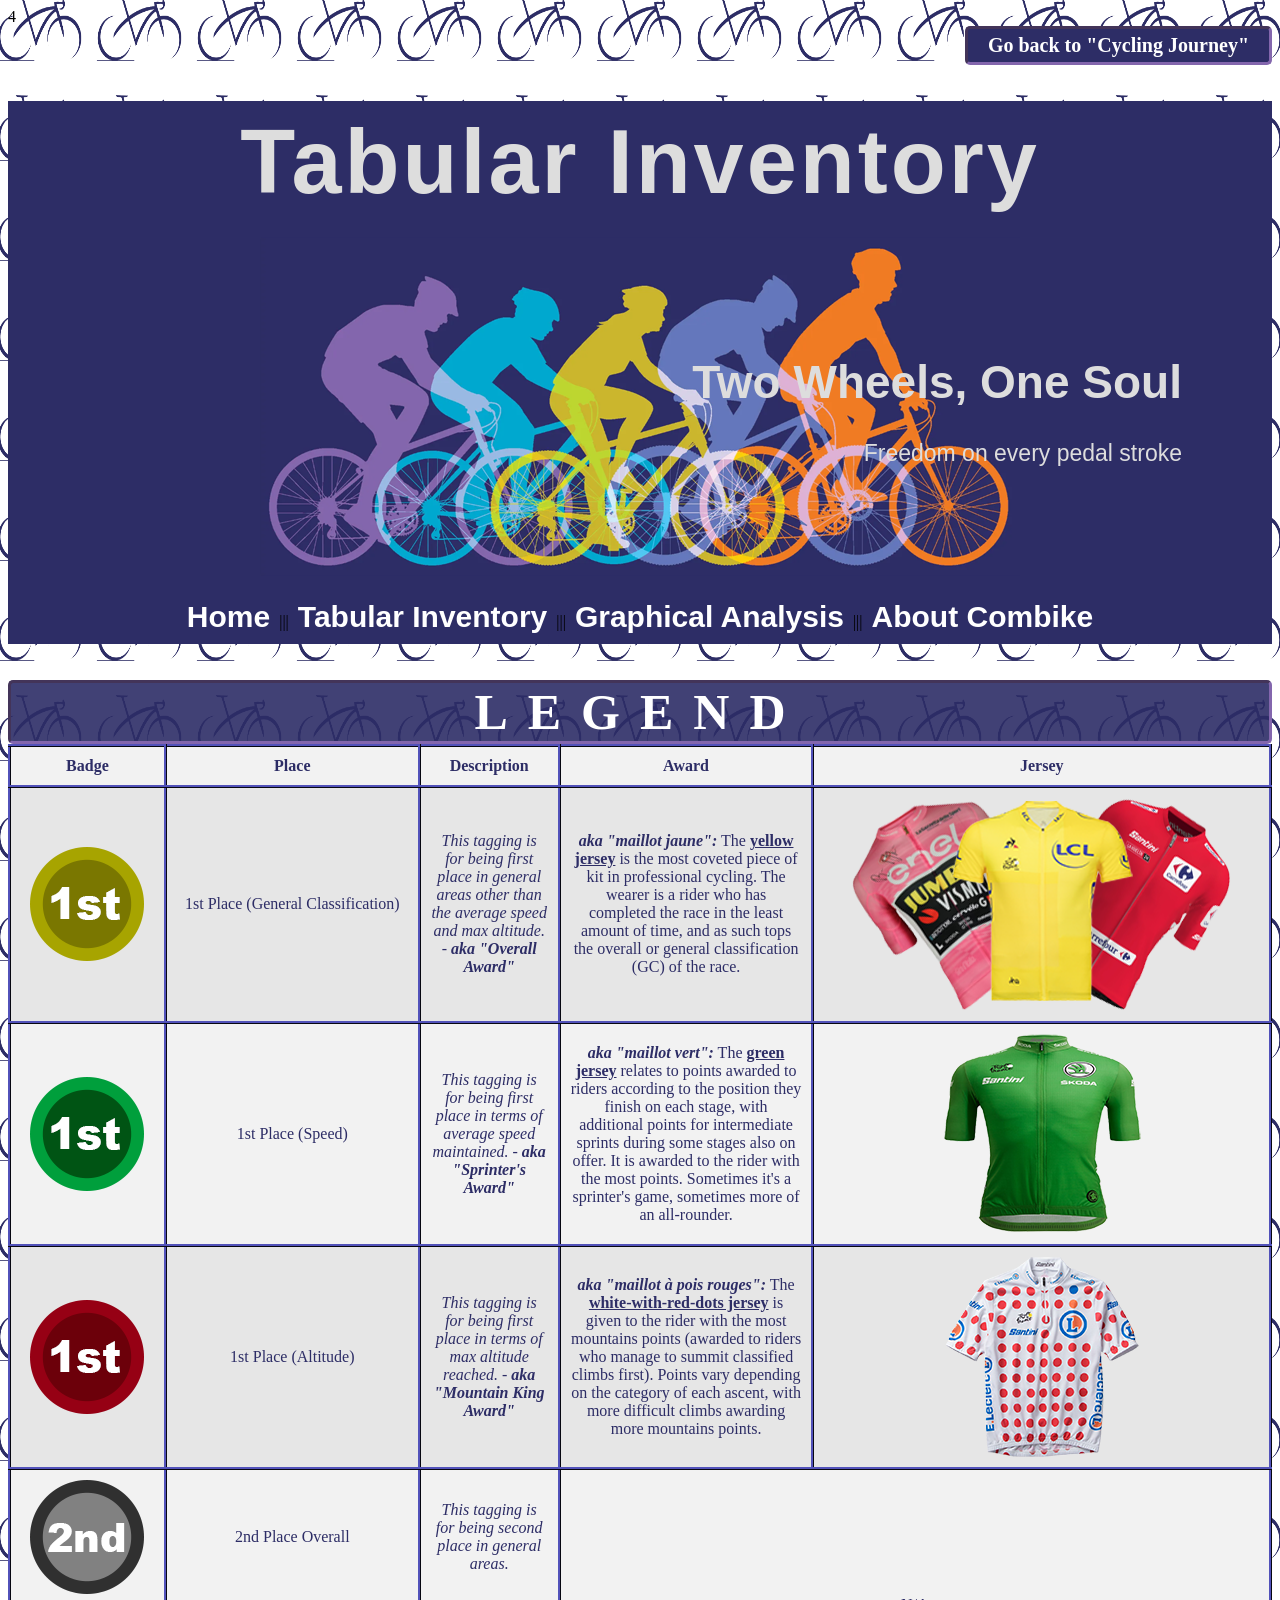
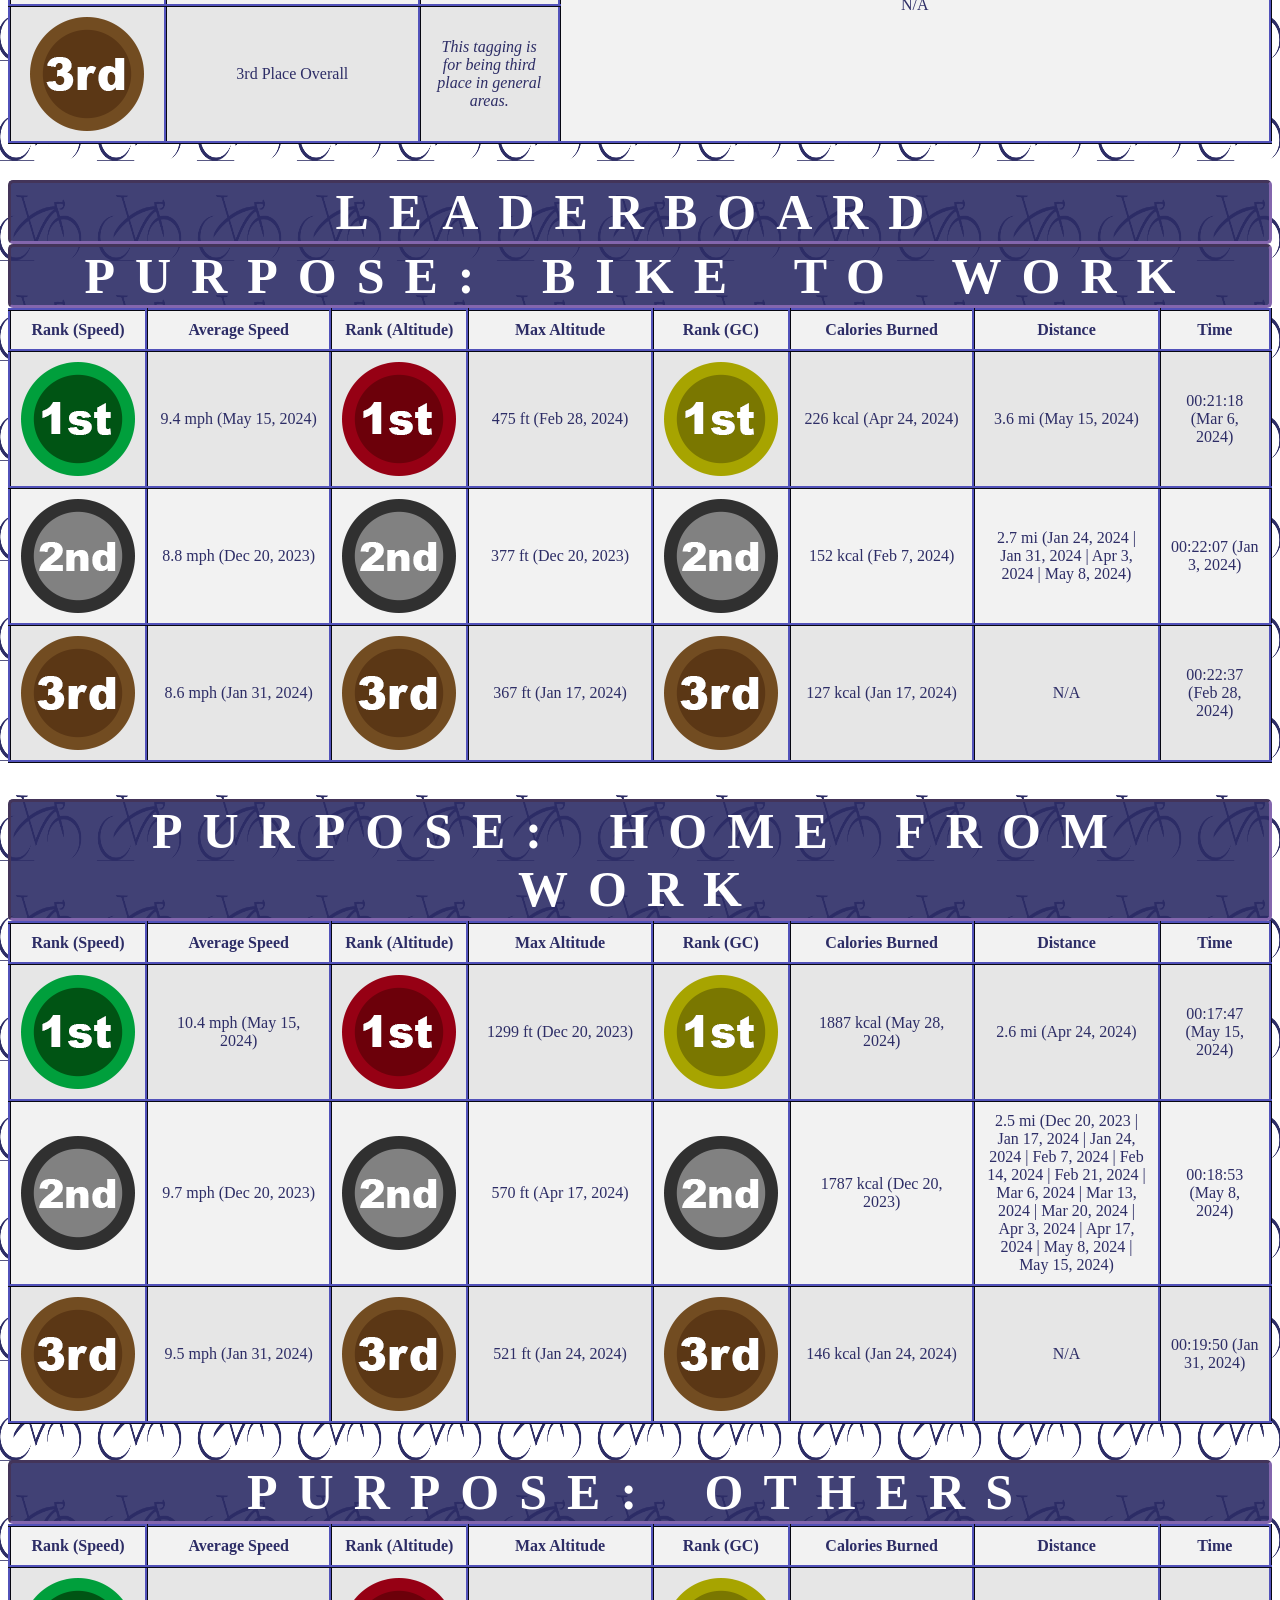
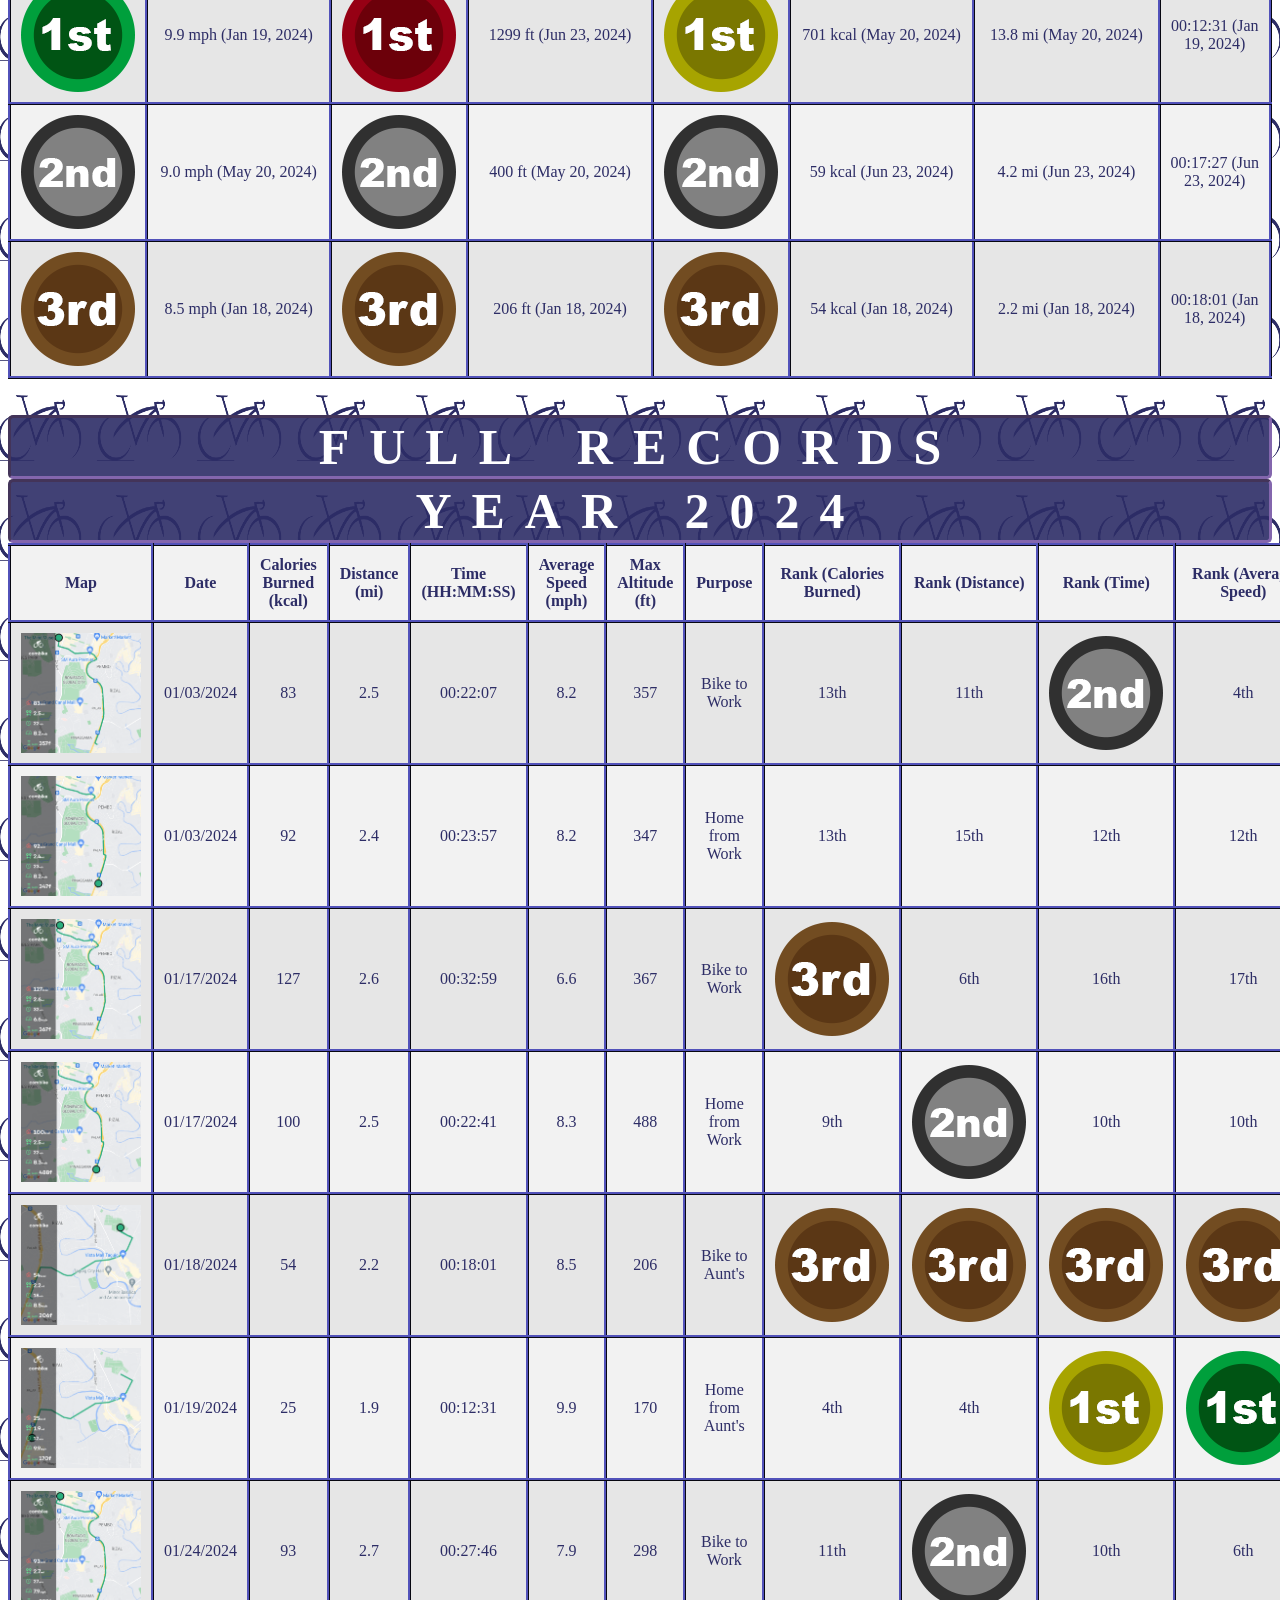
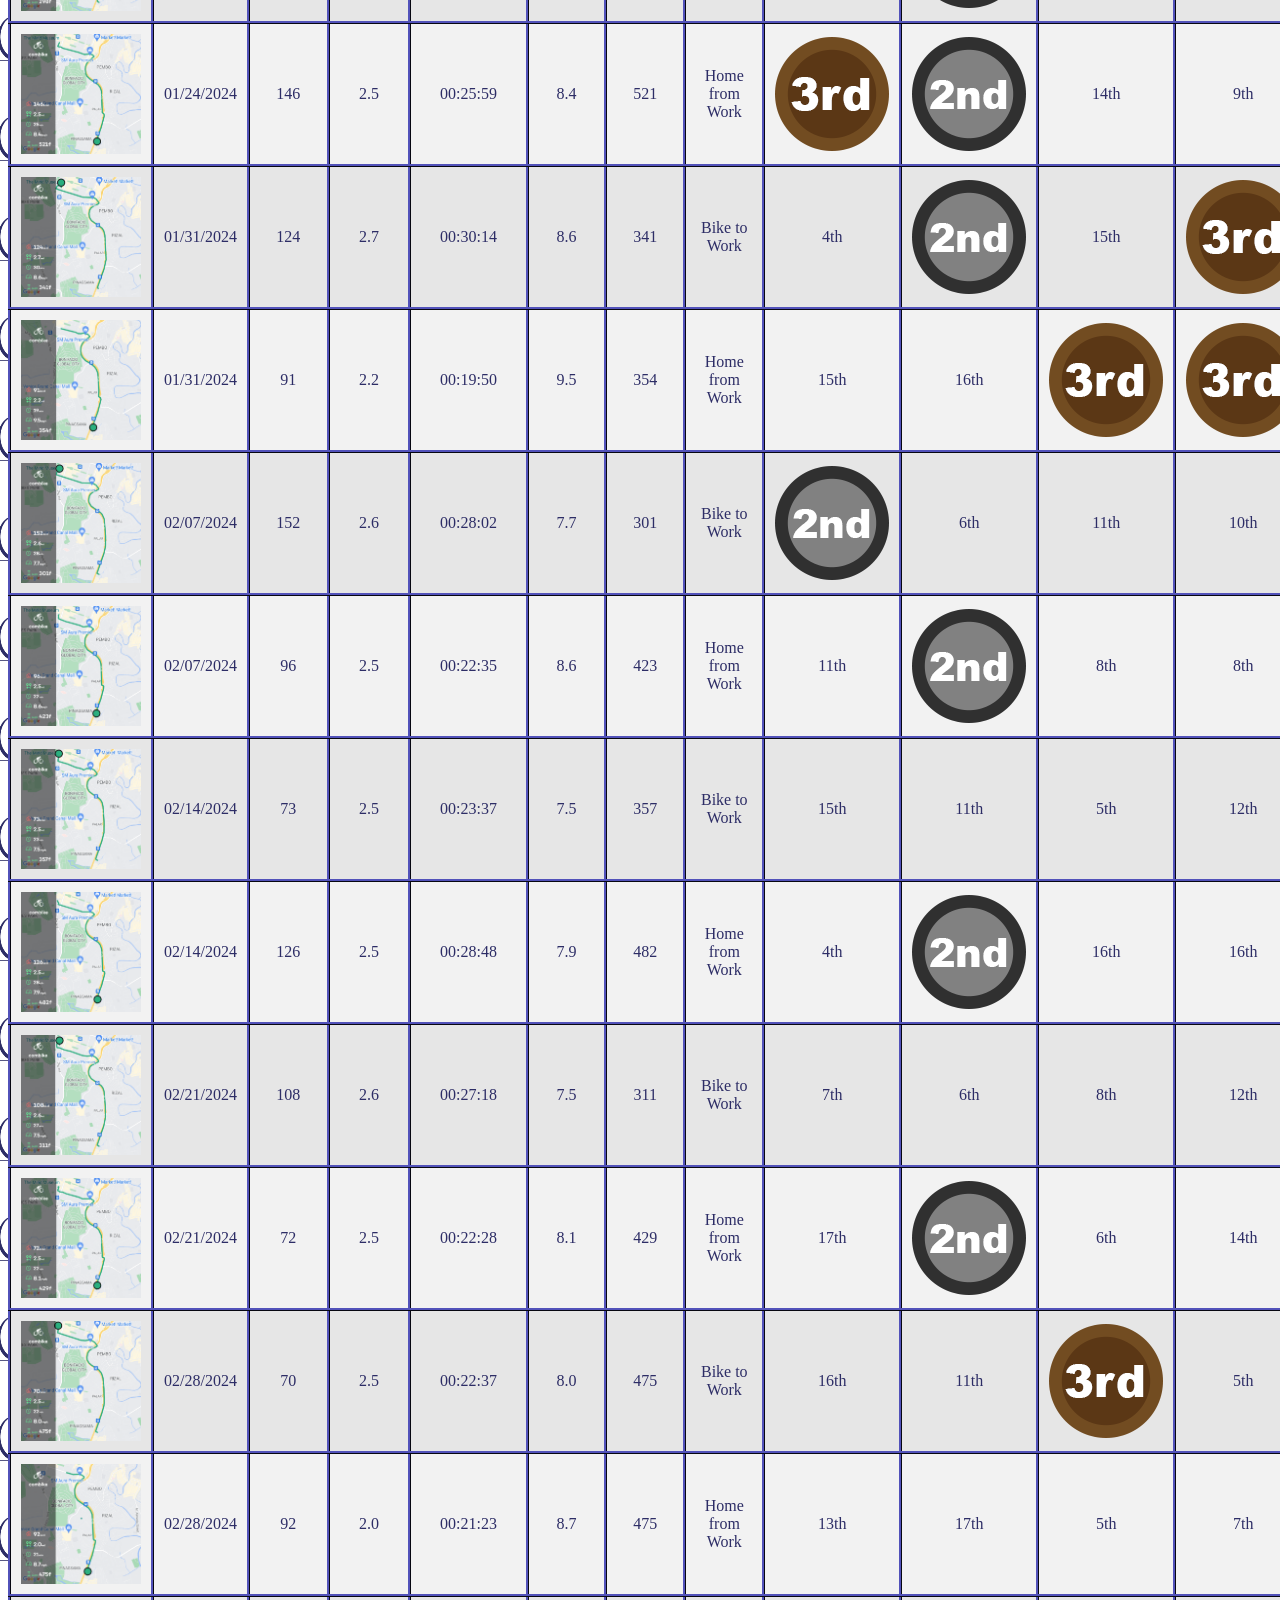
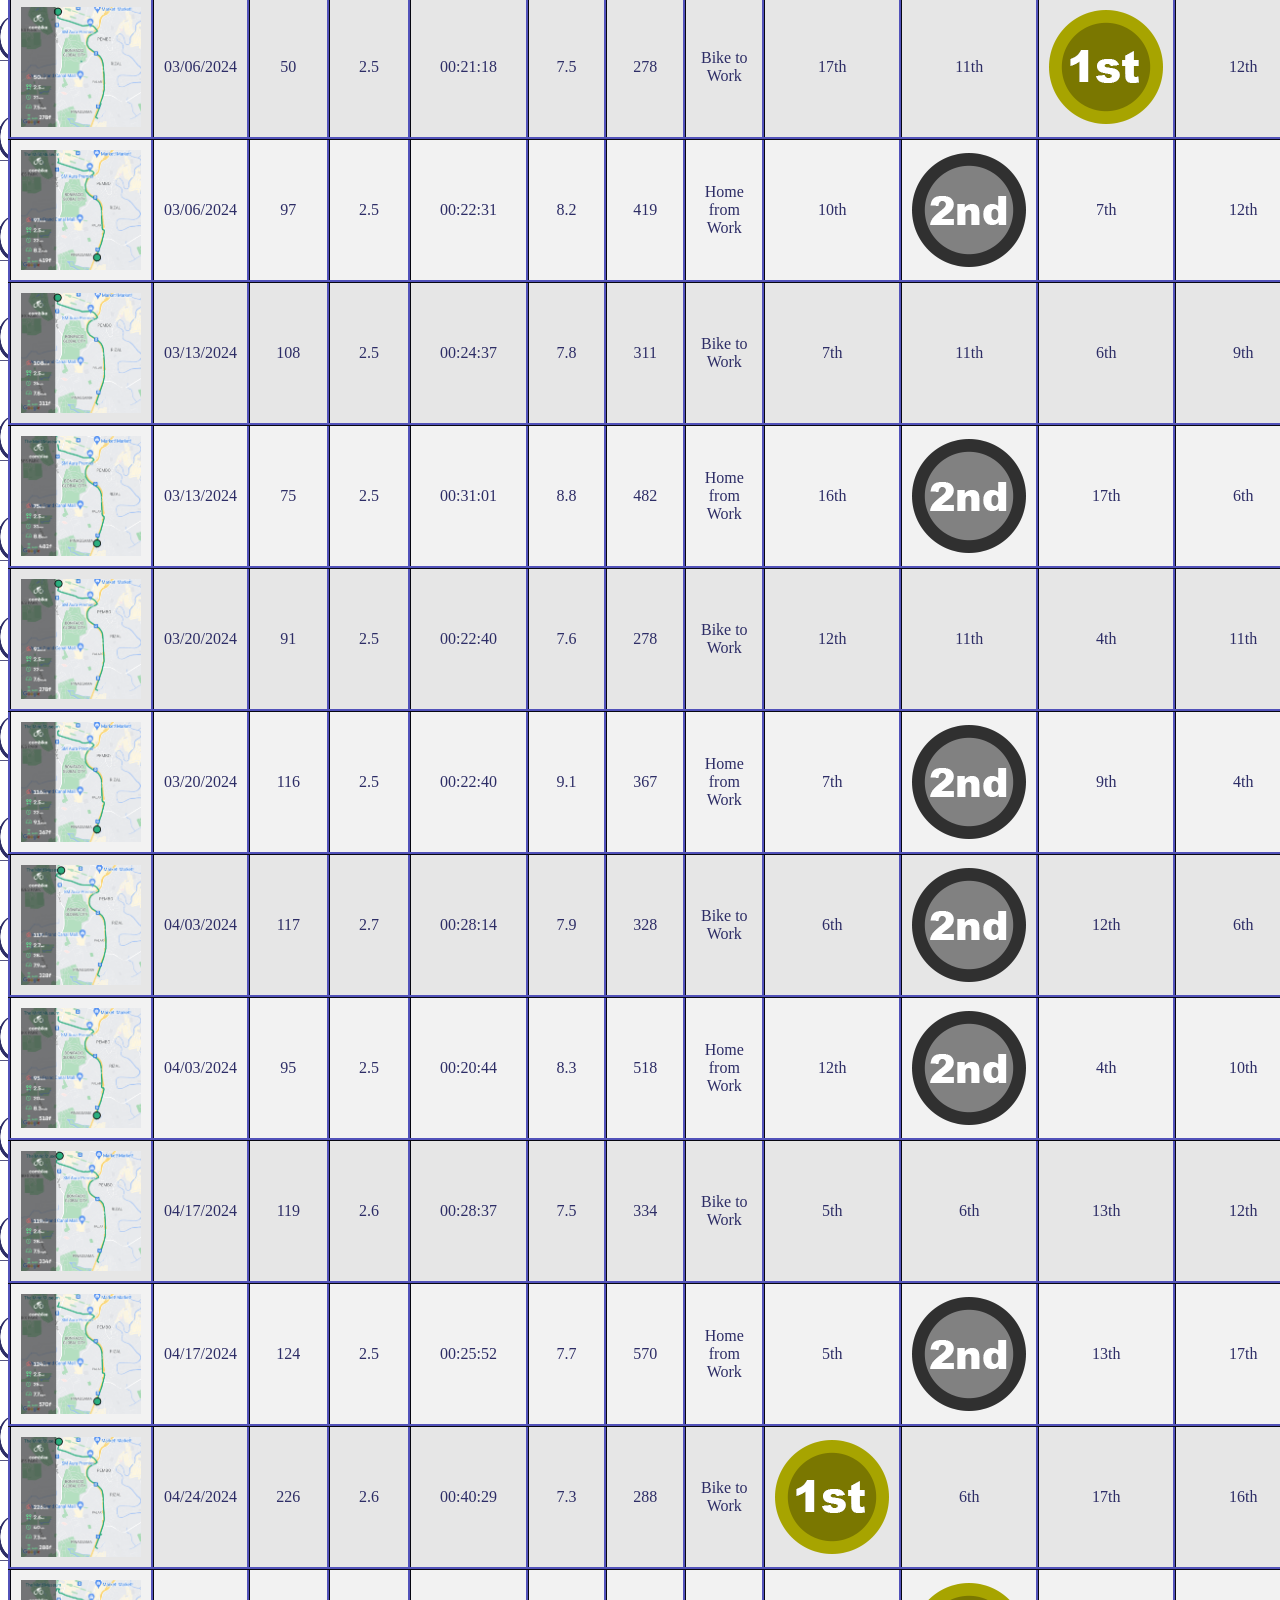
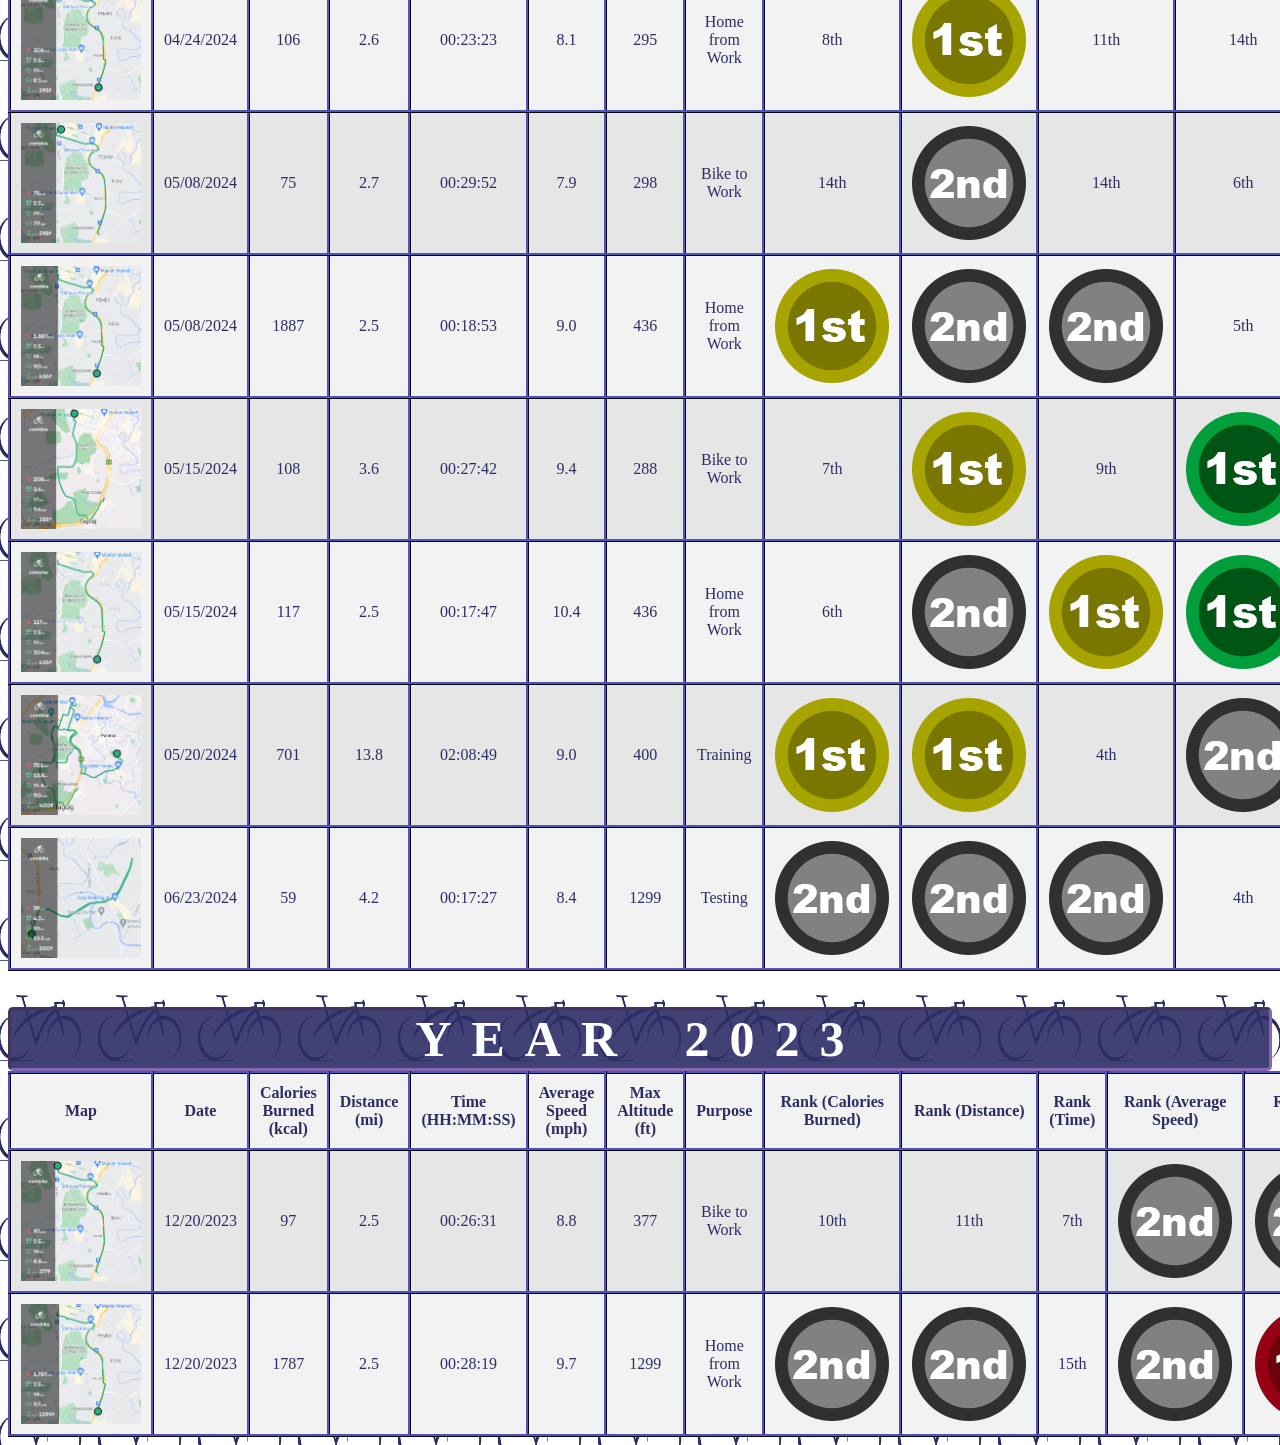
==== commit 59381b1e: "Update index.html" ====
--- a/index.html
+++ b/index.html
@@ -1,10 +1,5 @@
 <!-- Author: Michael John Montano -->
-<!-- 1st Sprint Update: N/A-->
-<!-- 2nd Sprint Update: N/A-->
-<!-- 3rd Sprint Update: N/A-->
-<!-- 4th Sprint Update: N/A-->
-<!-- 5th Sprint Update: N/A-->
-<!-- 6th Sprint Update: N/A-->
+<!-- 1st-6th Sprint Update: N/A-->
 <!-- 7th Sprint Update: 06/30/2024 (Deadline: 07/07/2024)-->
   <!-- 07/01/2024 Update: Added columns - Rank (Calories Burned), Rank (Distance), Rank (Time), Rank (Average Speed), Rank (Max Altitude)-->
     <!-- Addition of Legends & Leaderboard Tables-->
@@ -14,12 +9,14 @@
   <!-- Adding Jersey/Kit in Legend-->
   <!-- 07/11/2024 Update: styles.css - Lines 162, 165-166, 170-171; Arranged Leaderboard-->
   <!-- 07/18/2024 Update: Fixed the table width columns in styles.css-->4
-<!-- 9th Sprint Update: N/A-->
-<!-- 10th Sprint Update: N/A-->
+<!-- 9th-10th Sprint Update: N/A-->
 <!-- 11th Sprint Update: 08/20/2024 (Deadline: 09/01/2024)-->
   <!-- Merged N/A values to Legend table using rowspan="2" & colspan="2"-->
   <!-- Edited the Jersey for Top 1 adding Giro d'Italia (pink jersey) and La Vuelta Espana (red jersey)-->
   <!-- Edited the orientation of inventory moving "Map" columns before "Date"-->
+<!-- 12th-19th Sprint Update: N/A-->
+<!-- 20th Sprint Update: 01/04/2025 (Deadline: 01/05/2025)-->
+  <!-- Added target="_blank" to "About Combike" href-->
 
 <!DOCTYPE html>
 <html lang="en">
@@ -36,7 +33,7 @@
 <div class="center-container">
   <a href="https://mjamontano.github.io/Cycling_Journey/" class="home-button">Go back to "Cycling Journey"</a>
 </div>
-<h1></h1>
+<br><br>
 <header>
   <div class="banner">
     Tabular Inventory
@@ -58,10 +55,10 @@
     <li>|||</li>
     <li><a href="https://mjamontano.github.io/Combike_Graphical-Analysis/">Graphical Analysis</a></li>
     <li>|||</li>
-    <li><a href="https://combike.de/">About Combike</a></li>
+    <li><a href="https://combike.de/" target="_blank">About Combike</a></li>
   </ul>
 </nav>
-<h1></h1>
+<br><br>
 <div class="logo">Legend</div>
 <table id="table1">
   <tr>
@@ -104,7 +101,7 @@
     <td style="font-style: italic">This tagging is for being third place in general areas.</td>
     </tr>
 </table>
-<h1></h1>
+<br><br>
 <div class="logo">Leaderboard</div>
 <div class="logo">Purpose: Bike to Work</div>
 <table id="table2">
@@ -148,7 +145,7 @@
     <td>N/A</td>
     <td>00:22:37 (Feb 28, 2024)</td>
 </table>
-<h1></h1>
+<br><br>
 <div class="logo">Purpose: Home from Work</div>
 <table id="table3">
   <tr>
@@ -191,7 +188,7 @@
     <td>N/A</td>
     <td>00:19:50 (Jan 31, 2024)</td>
 </table>
-<h1></h1>
+<br><br>
 <div class="logo">Purpose: Others</div>
 <table id="table4">
   <tr>
@@ -234,7 +231,7 @@
     <td>2.2 mi (Jan 18, 2024)</td>
     <td>00:18:01 (Jan 18, 2024)</td>
 </table>
-<h1></h1>
+<br><br>
 <div class="logo">Full Records</div>
 <div class="logo">Year 2024</div>
 <table id="table5">
@@ -795,7 +792,7 @@
 </tr>
 </table>
 
-<h1></h1>
+<br><br>
 <div class="logo">
   Year 2023
 </div>
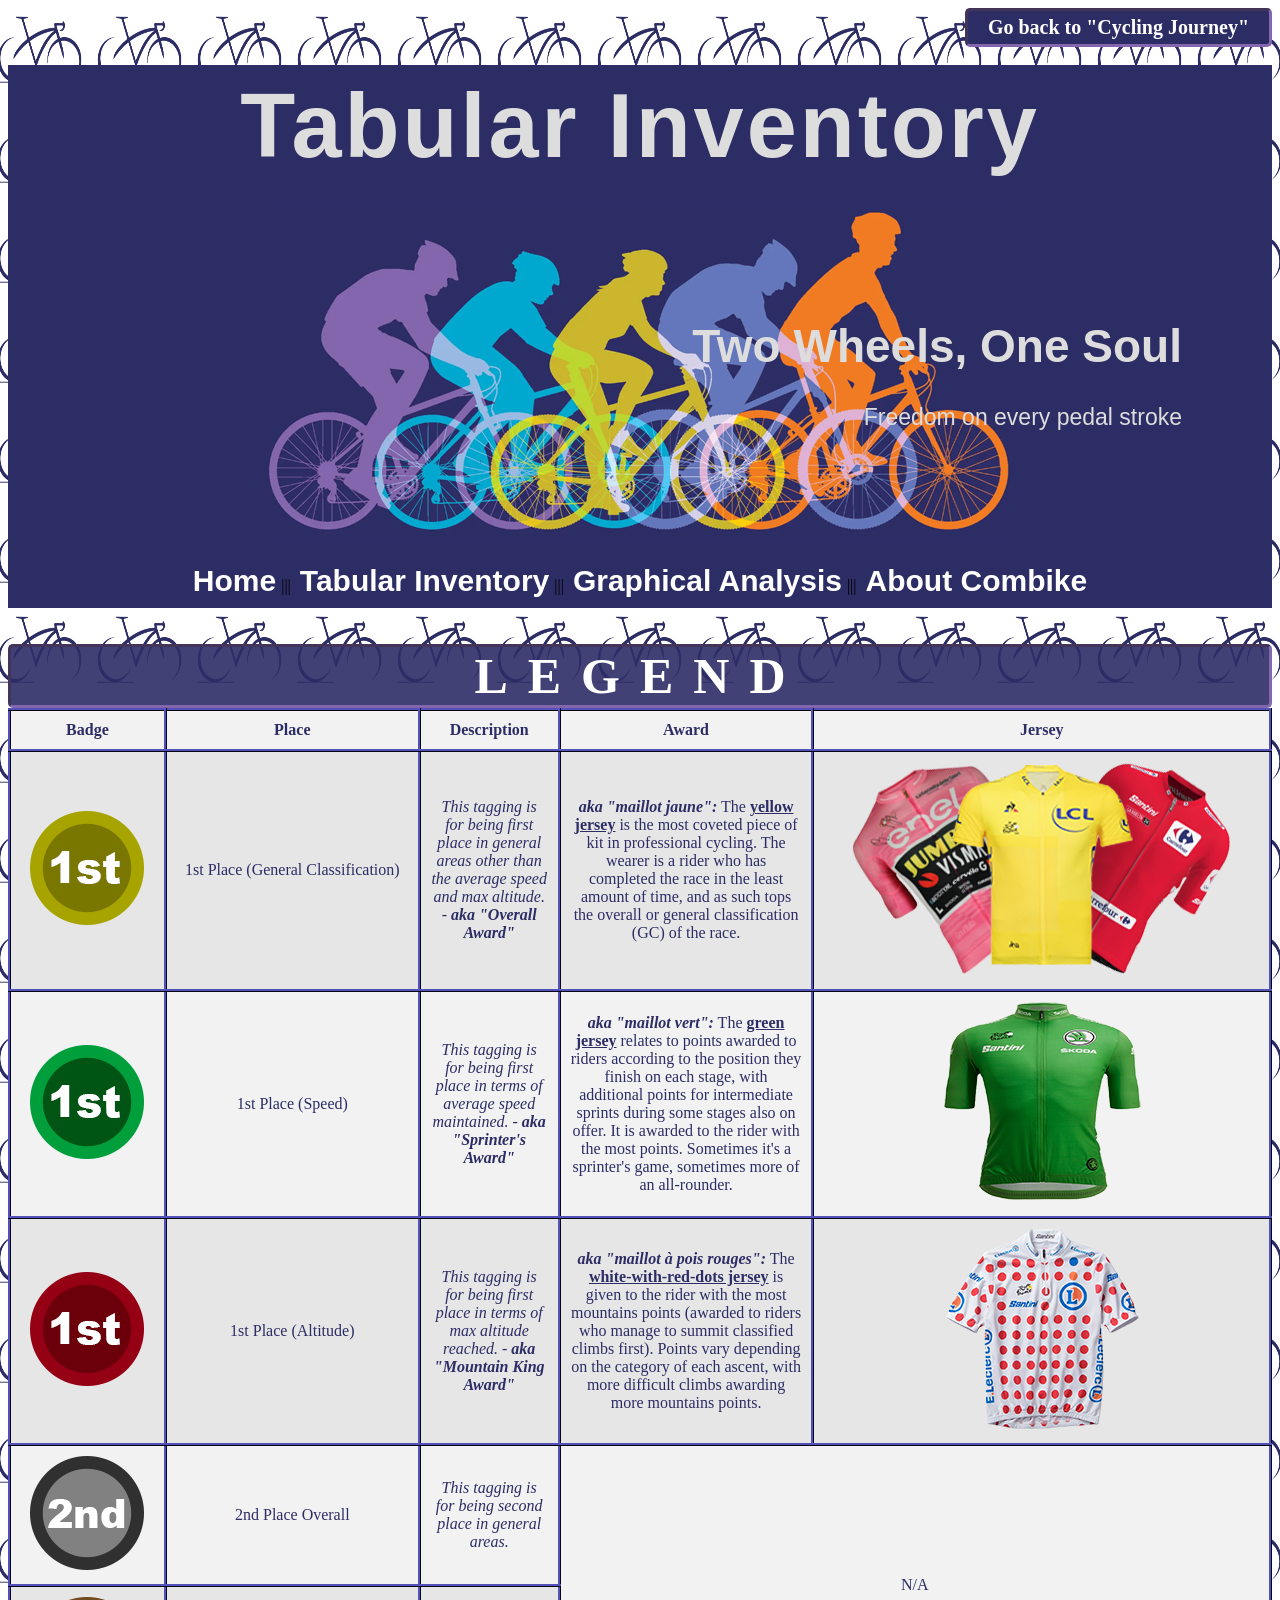
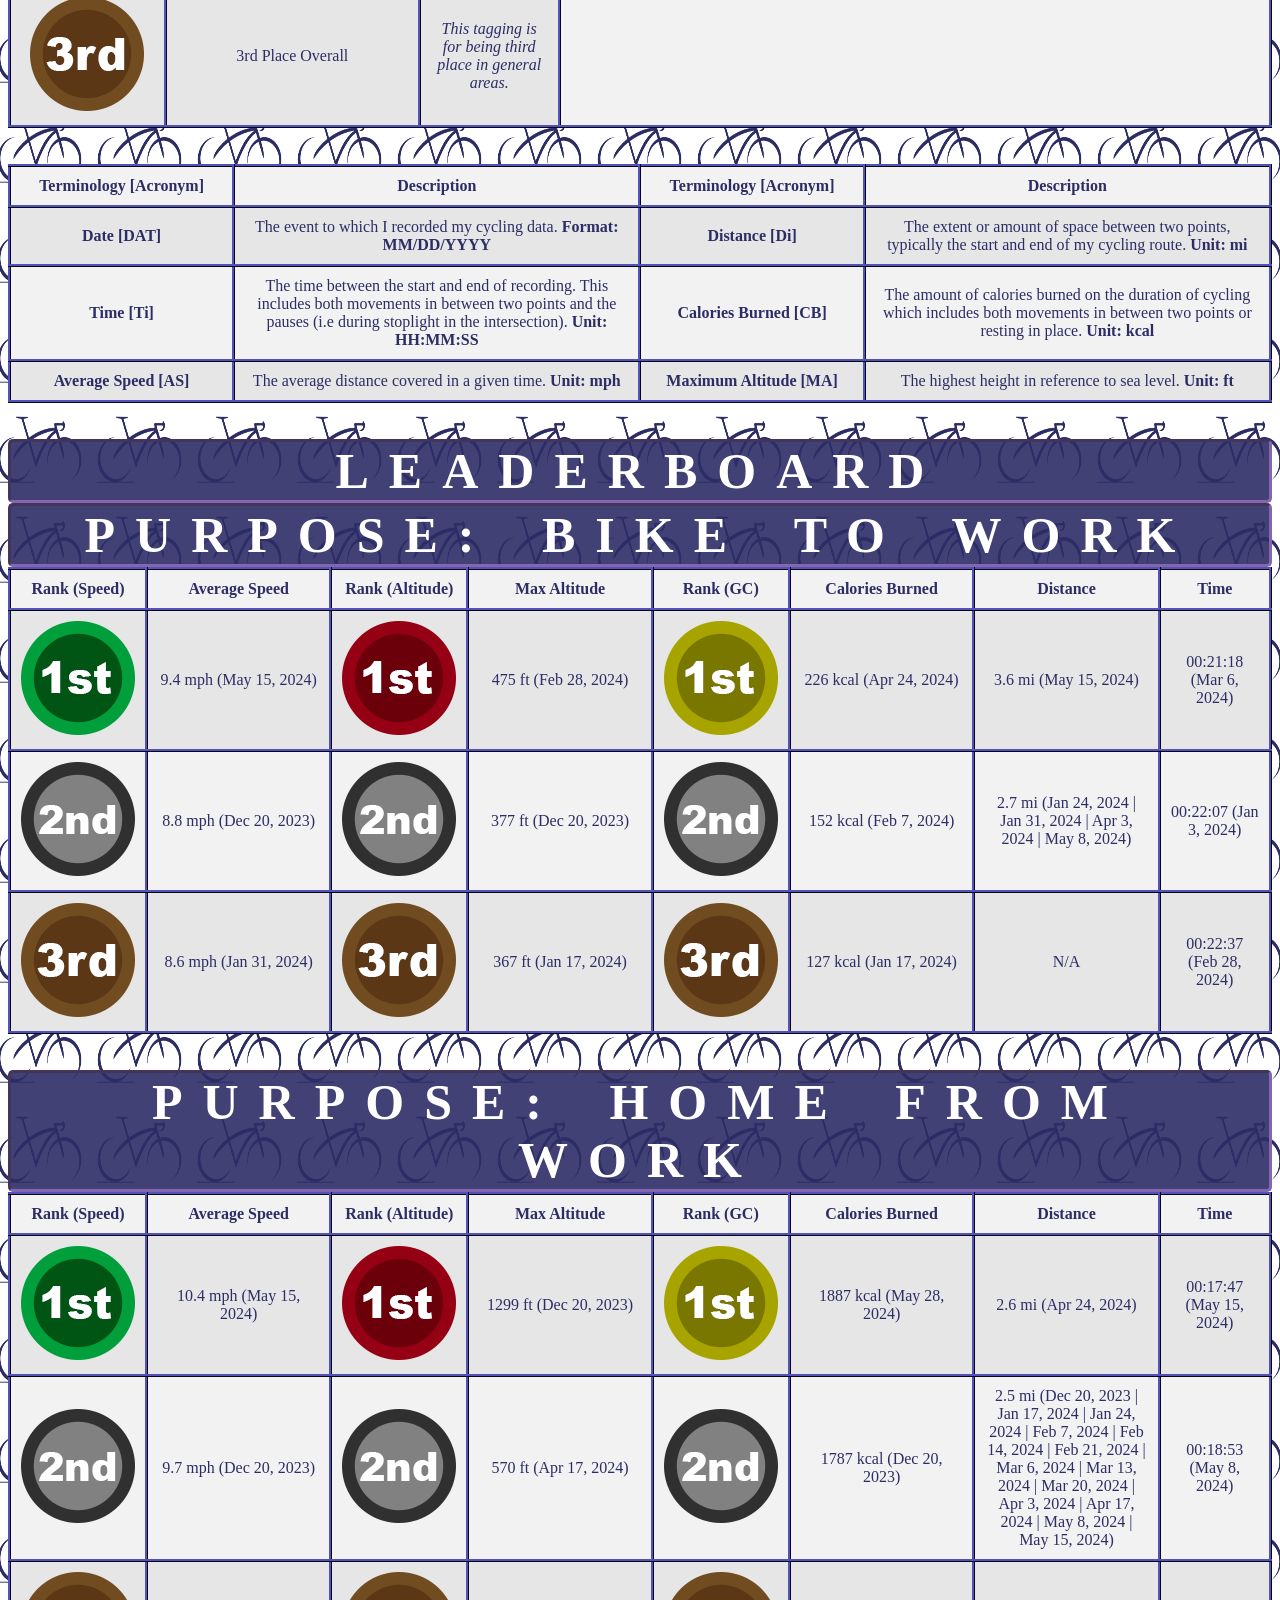
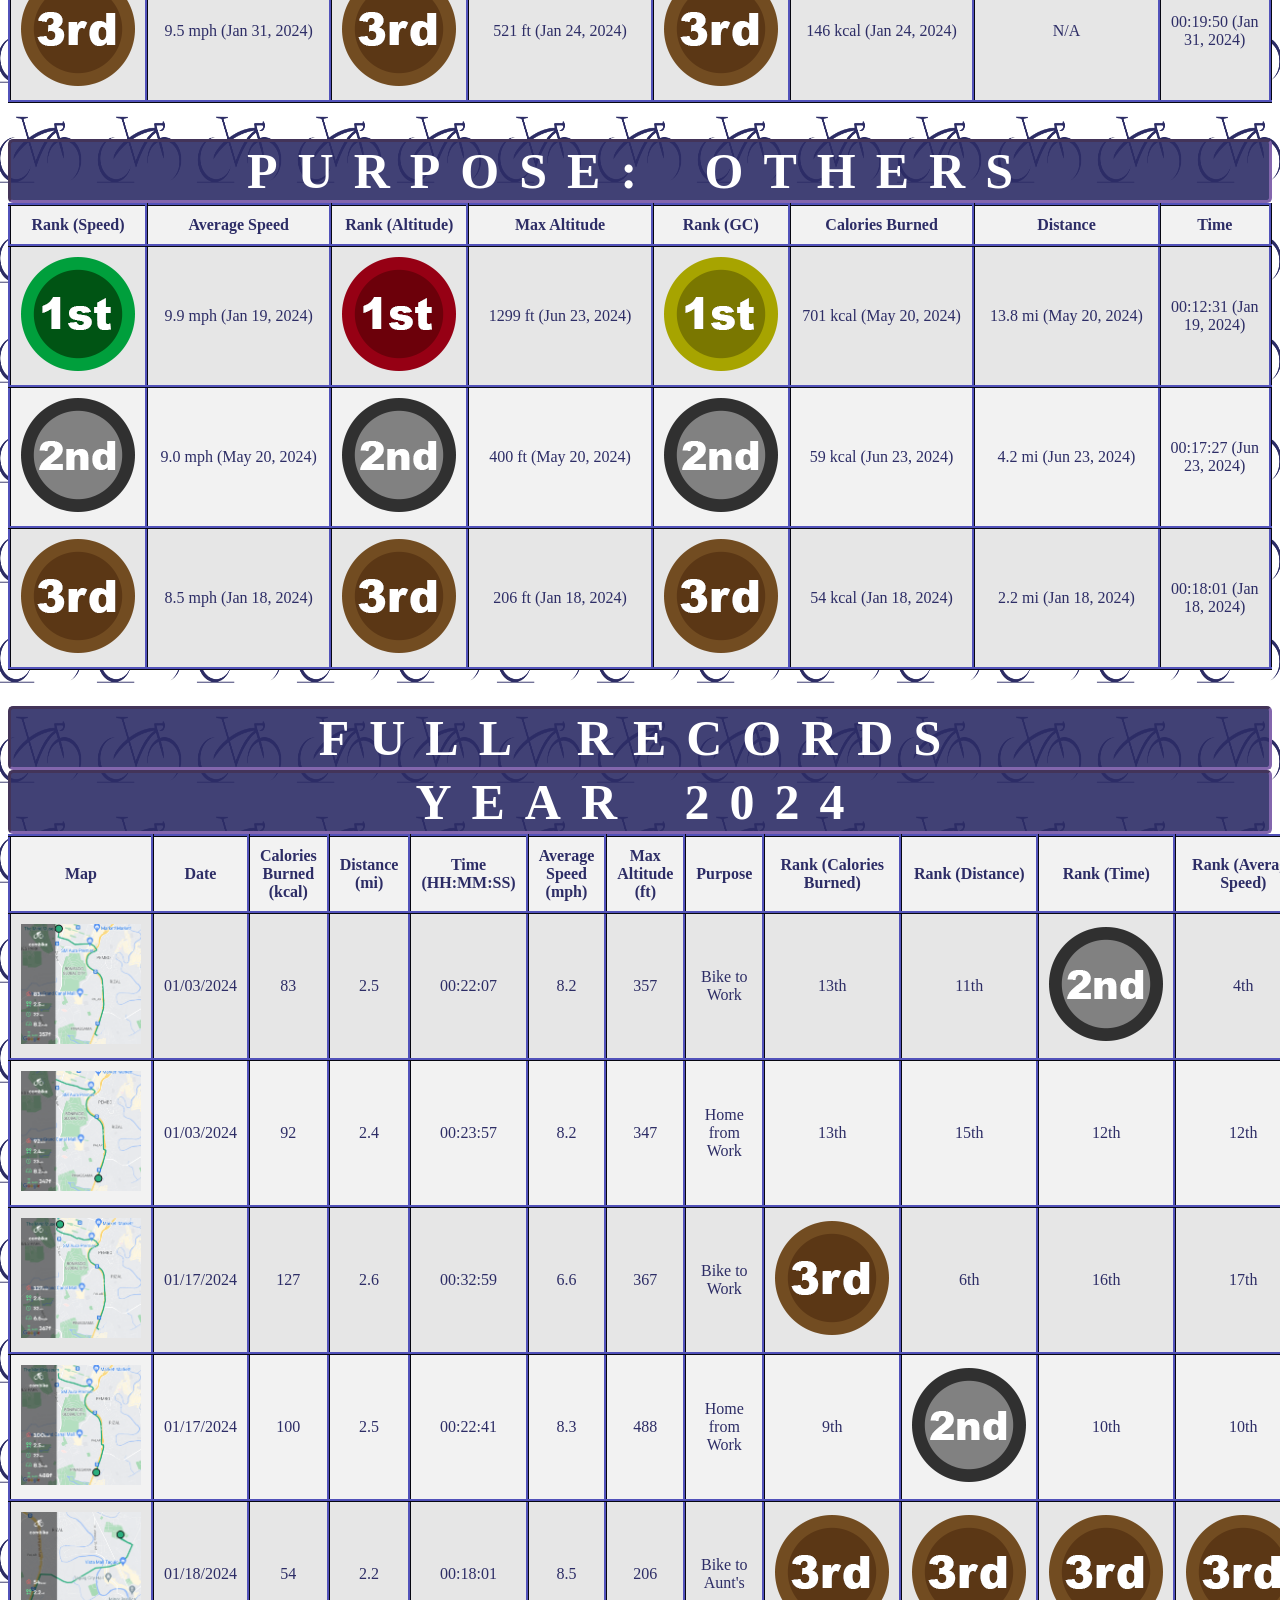
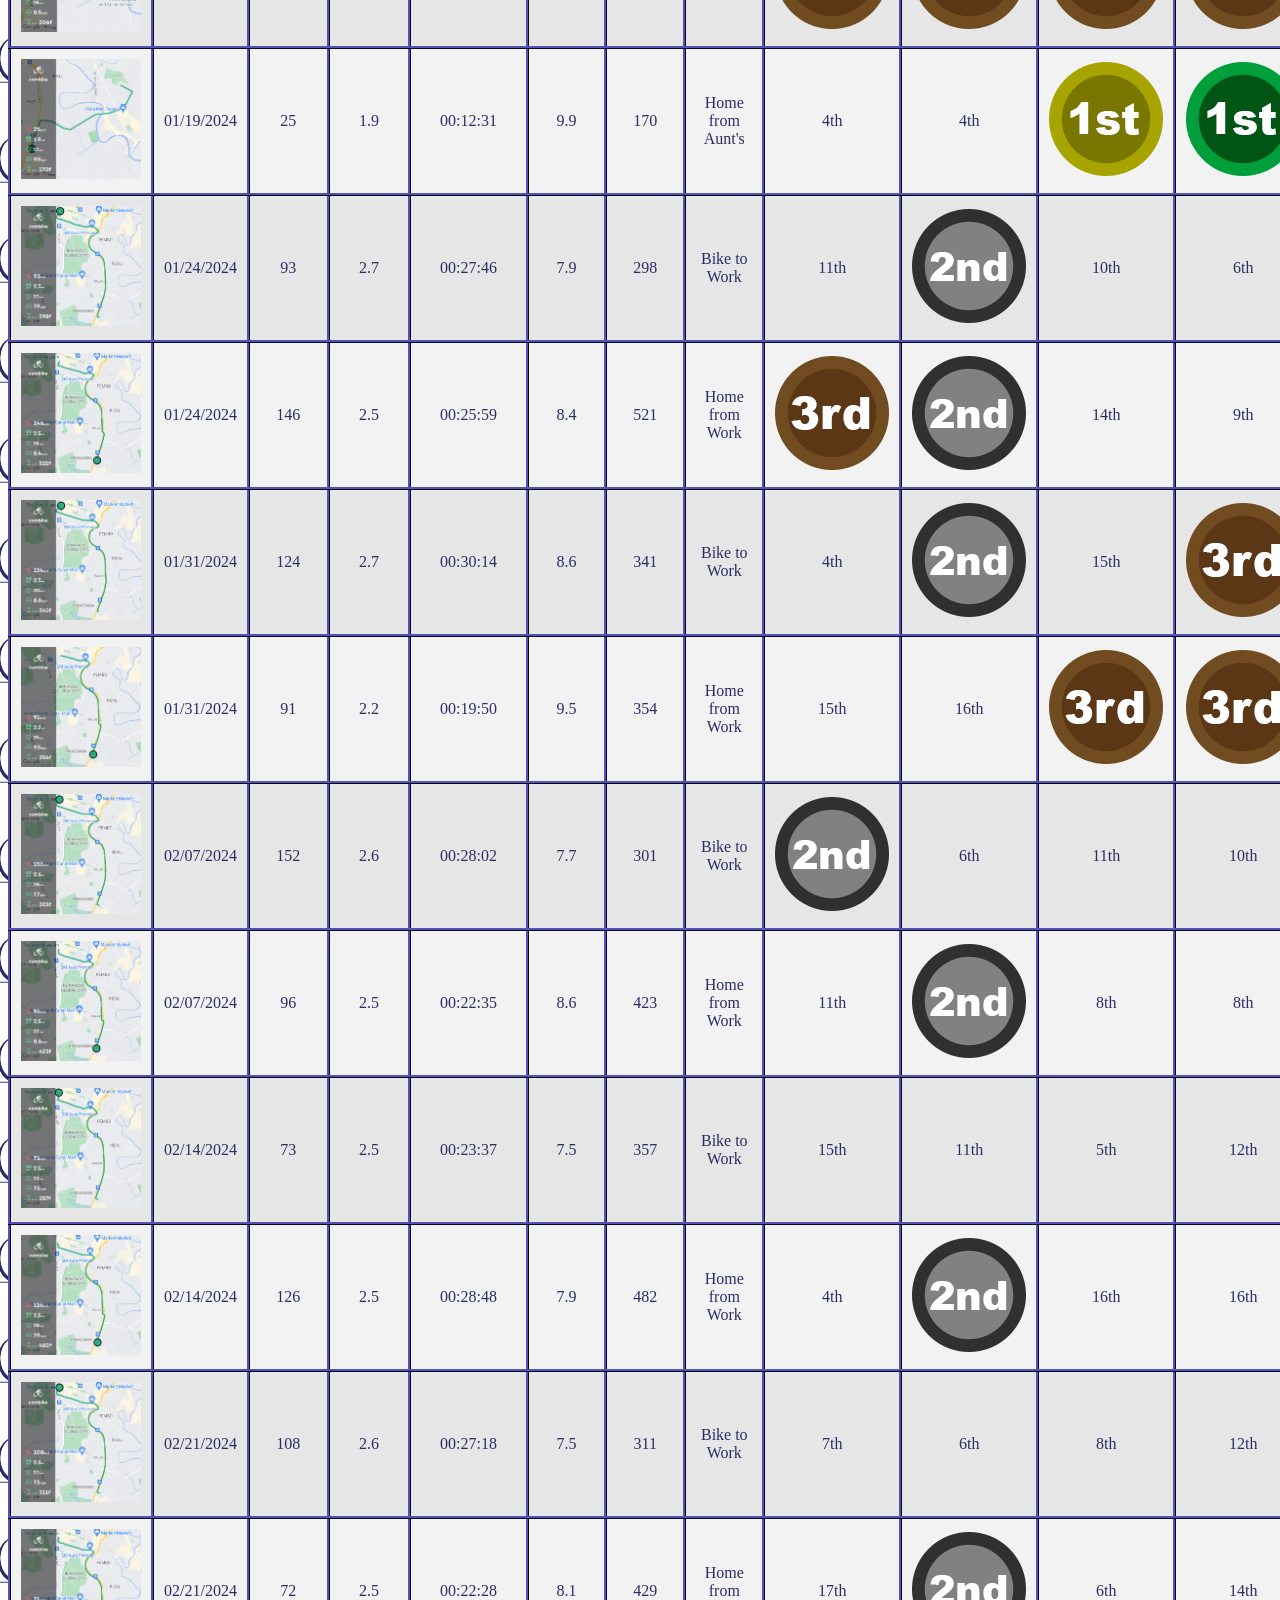
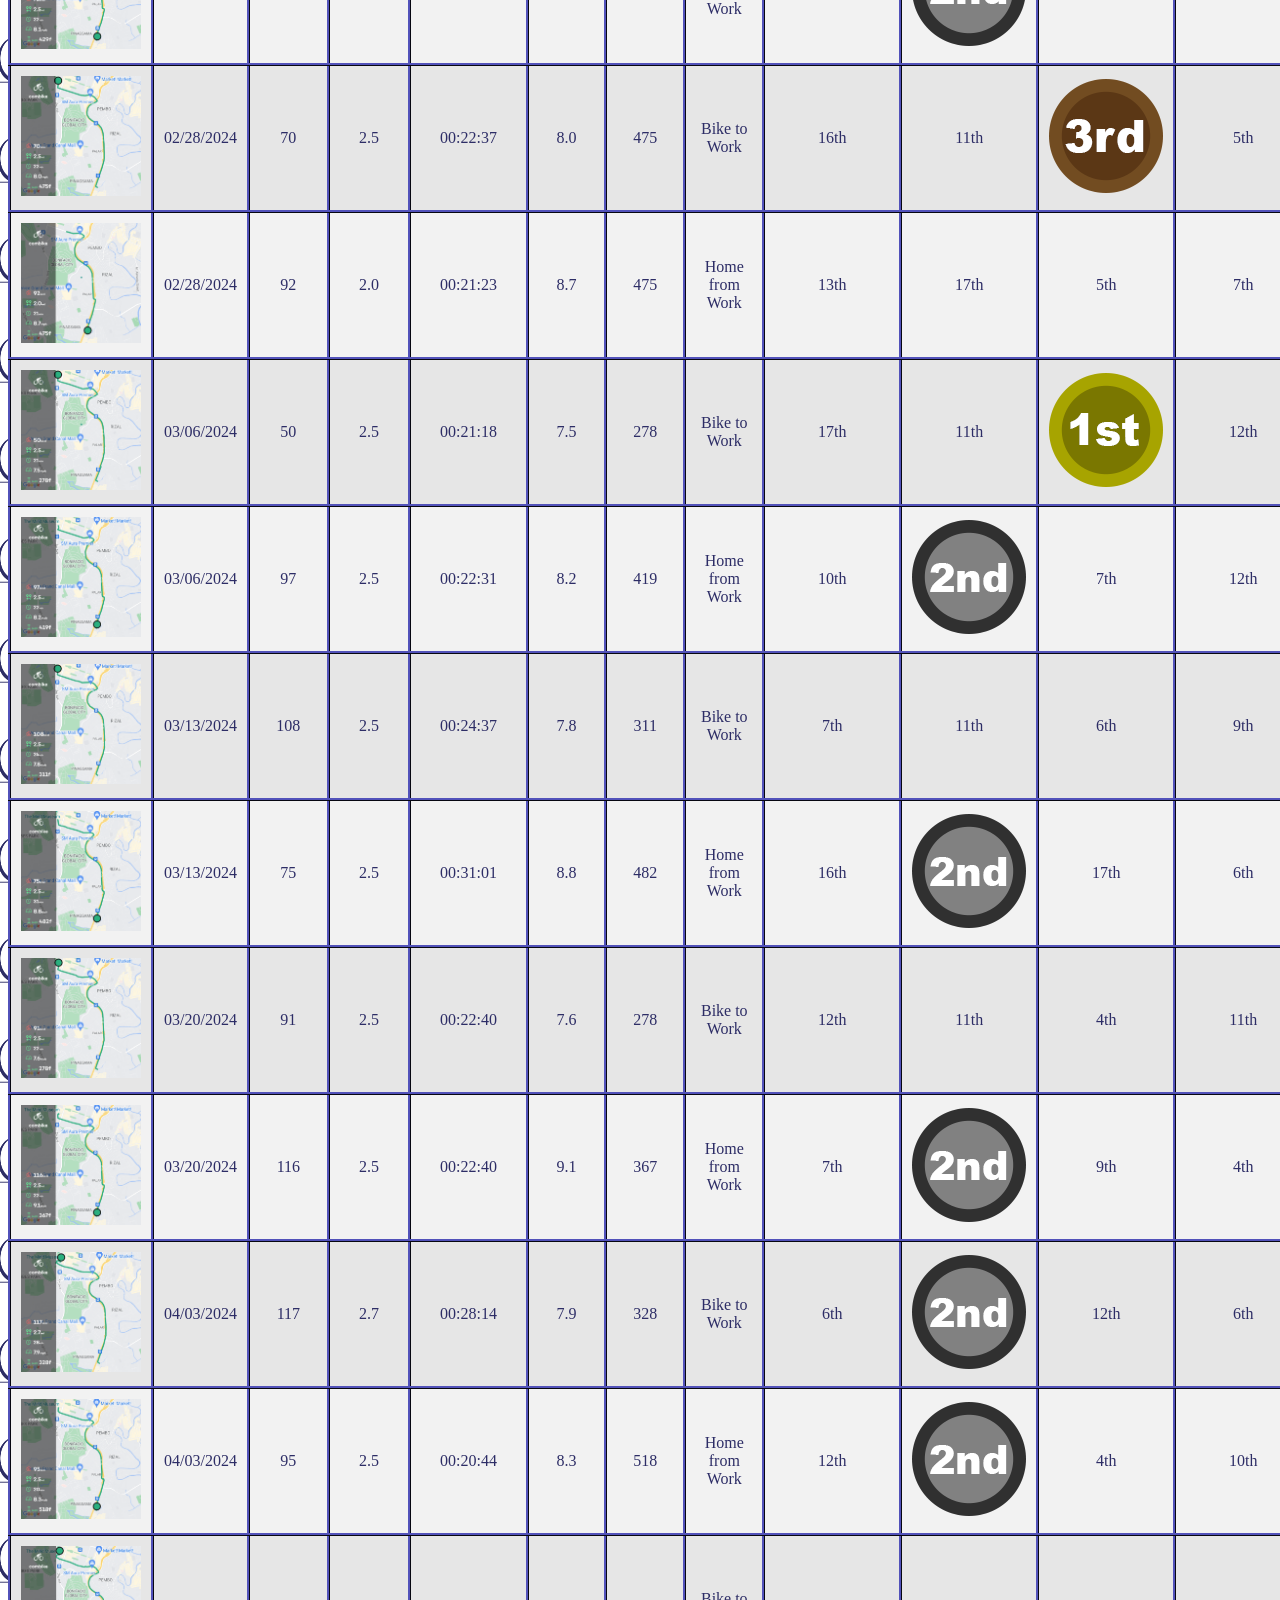
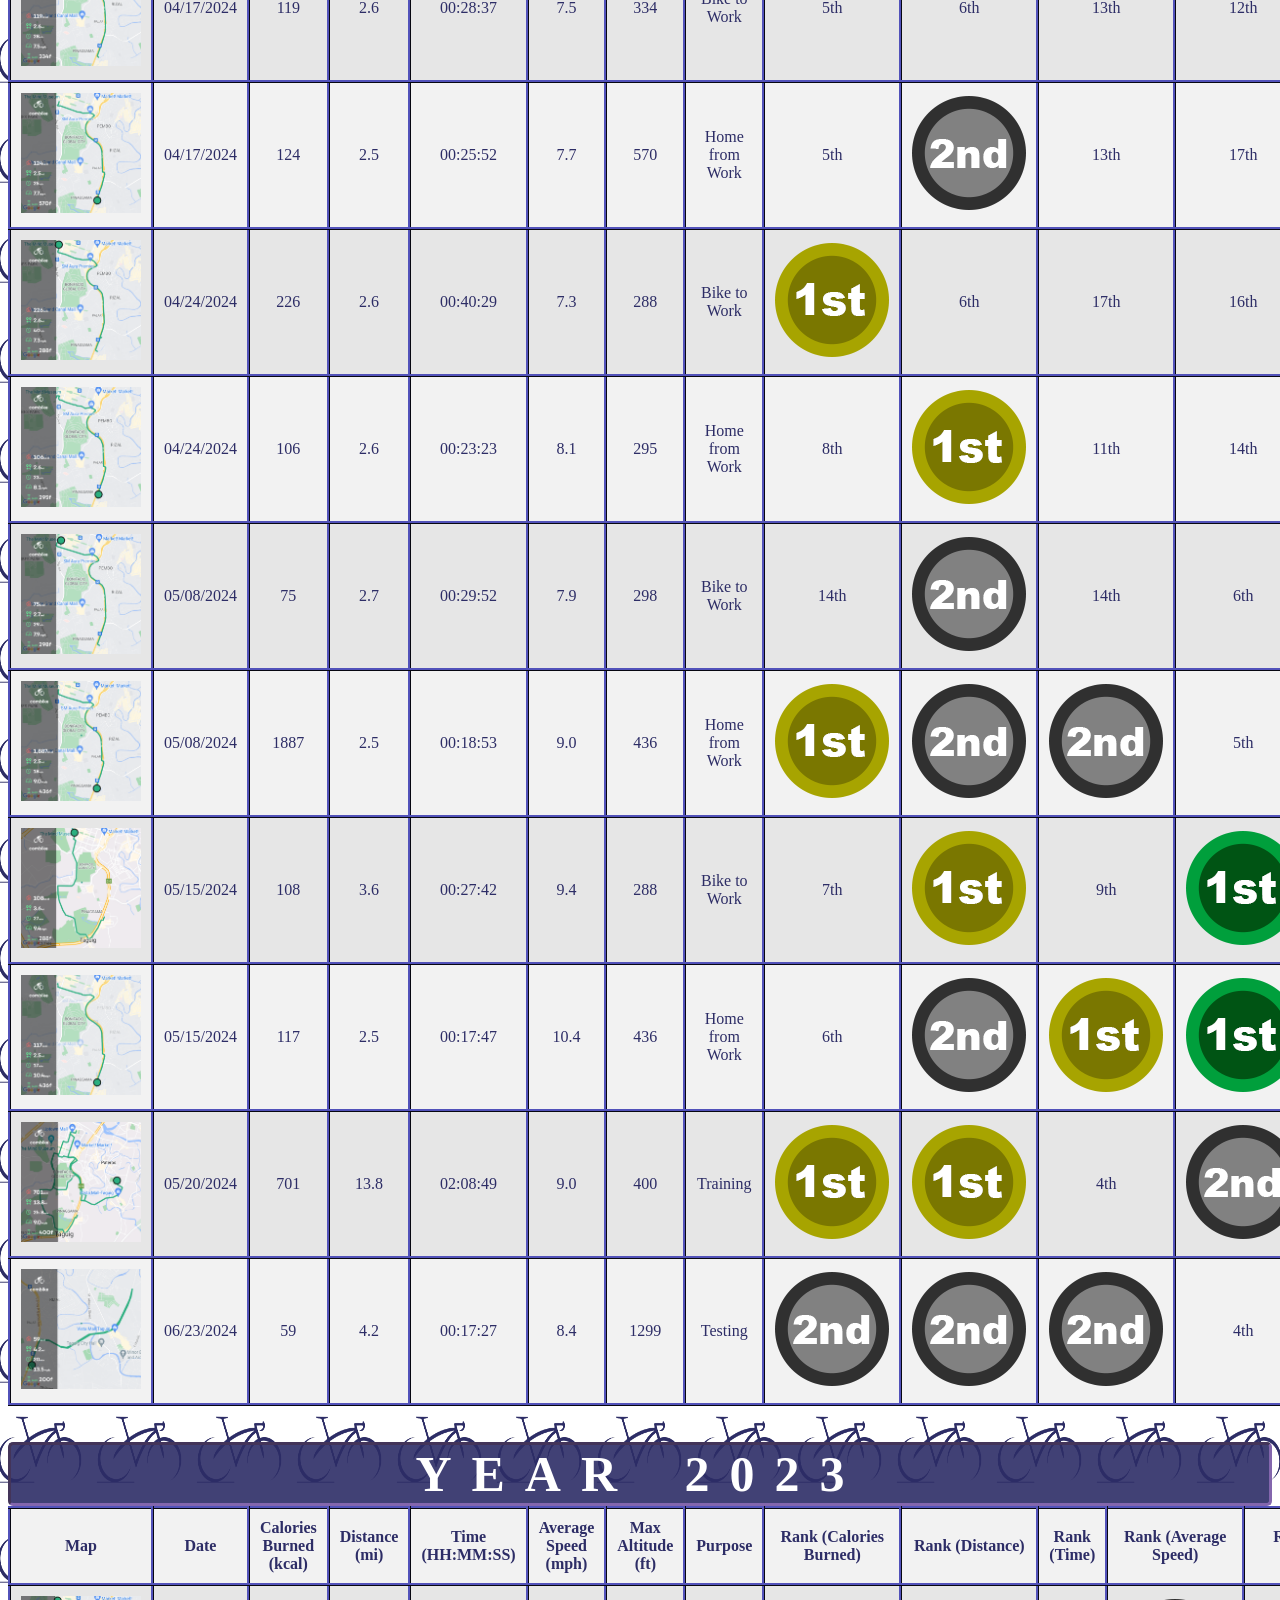
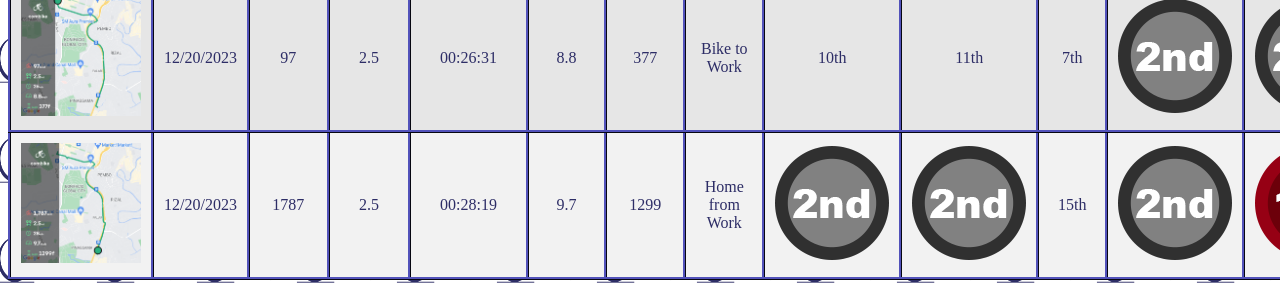
==== commit 2b1176ac: "Update index.html" ====
--- a/index.html
+++ b/index.html
@@ -8,7 +8,7 @@
   <!-- Editing the Leaderboard and Rankings, separating by purpose.-->
   <!-- Adding Jersey/Kit in Legend-->
   <!-- 07/11/2024 Update: styles.css - Lines 162, 165-166, 170-171; Arranged Leaderboard-->
-  <!-- 07/18/2024 Update: Fixed the table width columns in styles.css-->4
+  <!-- 07/18/2024 Update: Fixed the table width columns in styles.css-->
 <!-- 9th-10th Sprint Update: N/A-->
 <!-- 11th Sprint Update: 08/20/2024 (Deadline: 09/01/2024)-->
   <!-- Merged N/A values to Legend table using rowspan="2" & colspan="2"-->
@@ -17,31 +17,18 @@
 <!-- 12th-19th Sprint Update: N/A-->
 <!-- 20th Sprint Update: 01/04/2025 (Deadline: 01/05/2025)-->
   <!-- Added target="_blank" to "About Combike" href-->
+<!-- 21st-34th Sprint Update: N/A -->
+<!-- 35th Sprint Update: 07/24/2025 (Deadline: 08/03/2025)-->
+  <!-- Added Definition of Terms-->  
 
 <!DOCTYPE html>
 <html lang="en">
-<head>
-    <meta charset="UTF-8">
-    <meta name="viewport" content="width=device-width, initial-scale=1.0">
-    <title>Records > Combike</title>
-    <link rel="stylesheet" type="text/css" href="styles.css">
-    <link rel="icon" href="symbol.png" type="image/x-icon">
-    <link rel="shortcut icon" href="symbol.png" type="image/x-icon">
-    <link rel="stylesheet" href="styles_gallery.css"> <!-- Link your CSS file -->
-</head>
+<head><meta charset="UTF-8"><meta name="viewport" content="width=device-width, initial-scale=1.0"><title>Records > Combike</title><link rel="stylesheet" type="text/css" href="styles.css"><link rel="icon" href="symbol.png" type="image/x-icon"><link rel="shortcut icon" href="symbol.png" type="image/x-icon"><link rel="stylesheet" href="styles_gallery.css"> <!-- Link your CSS file --></head>
 <body>
-<div class="center-container">
-  <a href="https://mjamontano.github.io/Cycling_Journey/" class="home-button">Go back to "Cycling Journey"</a>
-</div>
-<br><br>
+<div class="center-container"><a href="https://mjamontano.github.io/Cycling_Journey/" class="home-button">Go back to "Cycling Journey"</a></div><br>
 <header>
-  <div class="banner">
-    Tabular Inventory
-  </div>
-  <div class="content">
-    <h1>Two Wheels, One Soul</h1>
-    <p>Freedom on every pedal stroke</p>
-  </div>
+  <div class="banner">Tabular Inventory</div>
+  <div class="content"><h1>Two Wheels, One Soul</h1><p>Freedom on every pedal stroke</p></div>
 </header>
 <div class="full-img" id="fullImgBox">
   <img src="01032024 P1.png" id="fullImg">
@@ -49,25 +36,15 @@
 </div>
 <nav class="menu">
   <ul>
-    <li><a href="https://mjamontano.github.io/Combike_Home/">Home</a></li>
-    <li>|||</li>
-    <li><a href="https://mjamontano.github.io/Combike_Tabular-Inventory/">Tabular Inventory</a></li>
-    <li>|||</li>
-    <li><a href="https://mjamontano.github.io/Combike_Graphical-Analysis/">Graphical Analysis</a></li>
-    <li>|||</li>
+    <li><a href="https://mjamontano.github.io/Combike_Home/">Home</a></li><li>|||</li>
+    <li><a href="https://mjamontano.github.io/Combike_Tabular-Inventory/">Tabular Inventory</a></li><li>|||</li>
+    <li><a href="https://mjamontano.github.io/Combike_Graphical-Analysis/">Graphical Analysis</a></li><li>|||</li>
     <li><a href="https://combike.de/" target="_blank">About Combike</a></li>
   </ul>
-</nav>
-<br><br>
+</nav><br><br>
 <div class="logo">Legend</div>
 <table id="table1">
-  <tr>
-    <th>Badge</th>
-    <th>Place</th>
-    <th>Description</th>
-    <th>Award</th>
-    <th>Jersey</th>
-  </tr>
+  <tr><th>Badge</th><th>Place</th><th>Description</th><th>Award</th><th>Jersey</th></tr>
   <tr>
     <td><img src="1st.png" alt="1st place"></td>
     <td>1st Place (General Classification)</td>
@@ -102,9 +79,15 @@
     </tr>
 </table>
 <br><br>
+<table id="table2">
+  <tr><th>Terminology [Acronym]</th><th>Description</th><th>Terminology [Acronym]</th><th>Description</th></tr>
+  <tr><td><b>Date [DAT]</b></td><td>The event to which I recorded my cycling data. <b>Format: MM/DD/YYYY</b></td><td><b>Distance [Di]</b></td><td>The extent or amount of space between two points, typically the start and end of my cycling route. <b>Unit: mi</b></td></tr>
+  <tr><td><b>Time [Ti]</b></td><td>The time between the start and end of recording. This includes both movements in between two points and the pauses (i.e during stoplight in the intersection). <b>Unit: HH:MM:SS</b></td><td><b>Calories Burned [CB]</b></td><td>The amount of calories burned on the duration of cycling which includes both movements in between two points or resting in place. <b>Unit: kcal</b></td></tr>
+  <tr><td><b>Average Speed [AS]</b></td><td>The average distance covered in a given time. <b>Unit: mph</b></td><td><b>Maximum Altitude [MA]</b></td><td>The highest height in reference to sea level. <b>Unit: ft</b></td></tr>
+</table><br><br>
 <div class="logo">Leaderboard</div>
 <div class="logo">Purpose: Bike to Work</div>
-<table id="table2">
+<table id="table3">
   <tr>
     <th>Rank (Speed)</th>
     <th>Average Speed</th>
@@ -147,7 +130,7 @@
 </table>
 <br><br>
 <div class="logo">Purpose: Home from Work</div>
-<table id="table3">
+<table id="table4">
   <tr>
     <th>Rank (Speed)</th>
     <th>Average Speed</th>
@@ -190,7 +173,7 @@
 </table>
 <br><br>
 <div class="logo">Purpose: Others</div>
-<table id="table4">
+<table id="table5">
   <tr>
     <th>Rank (Speed)</th>
     <th>Average Speed</th>
@@ -234,7 +217,7 @@
 <br><br>
 <div class="logo">Full Records</div>
 <div class="logo">Year 2024</div>
-<table id="table5">
+<table id="table6">
   <tr>
       <th>Map</th>
       <th>Date</th>
@@ -796,7 +779,7 @@
 <div class="logo">
   Year 2023
 </div>
-<table id="table6">
+<table id="table7">
   <tr>
       <th>Map</th>
       <th>Date</th>
